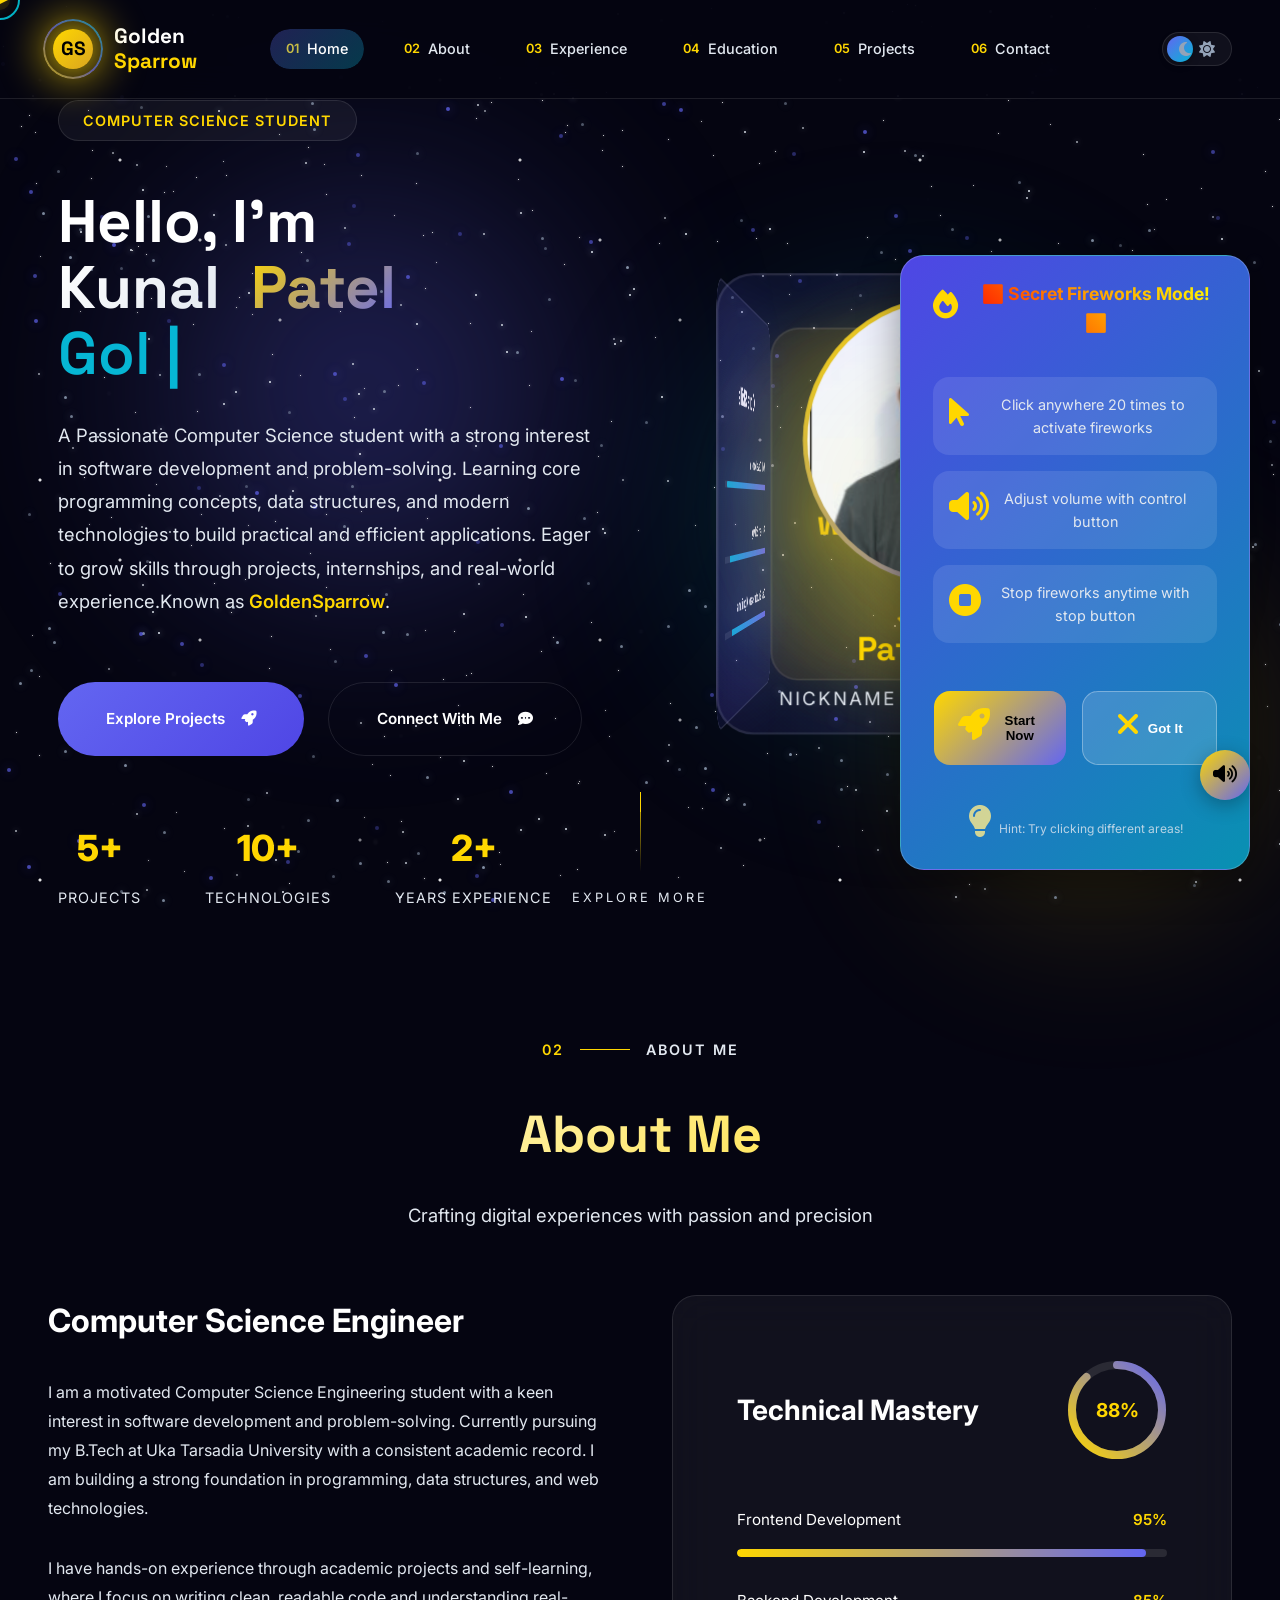
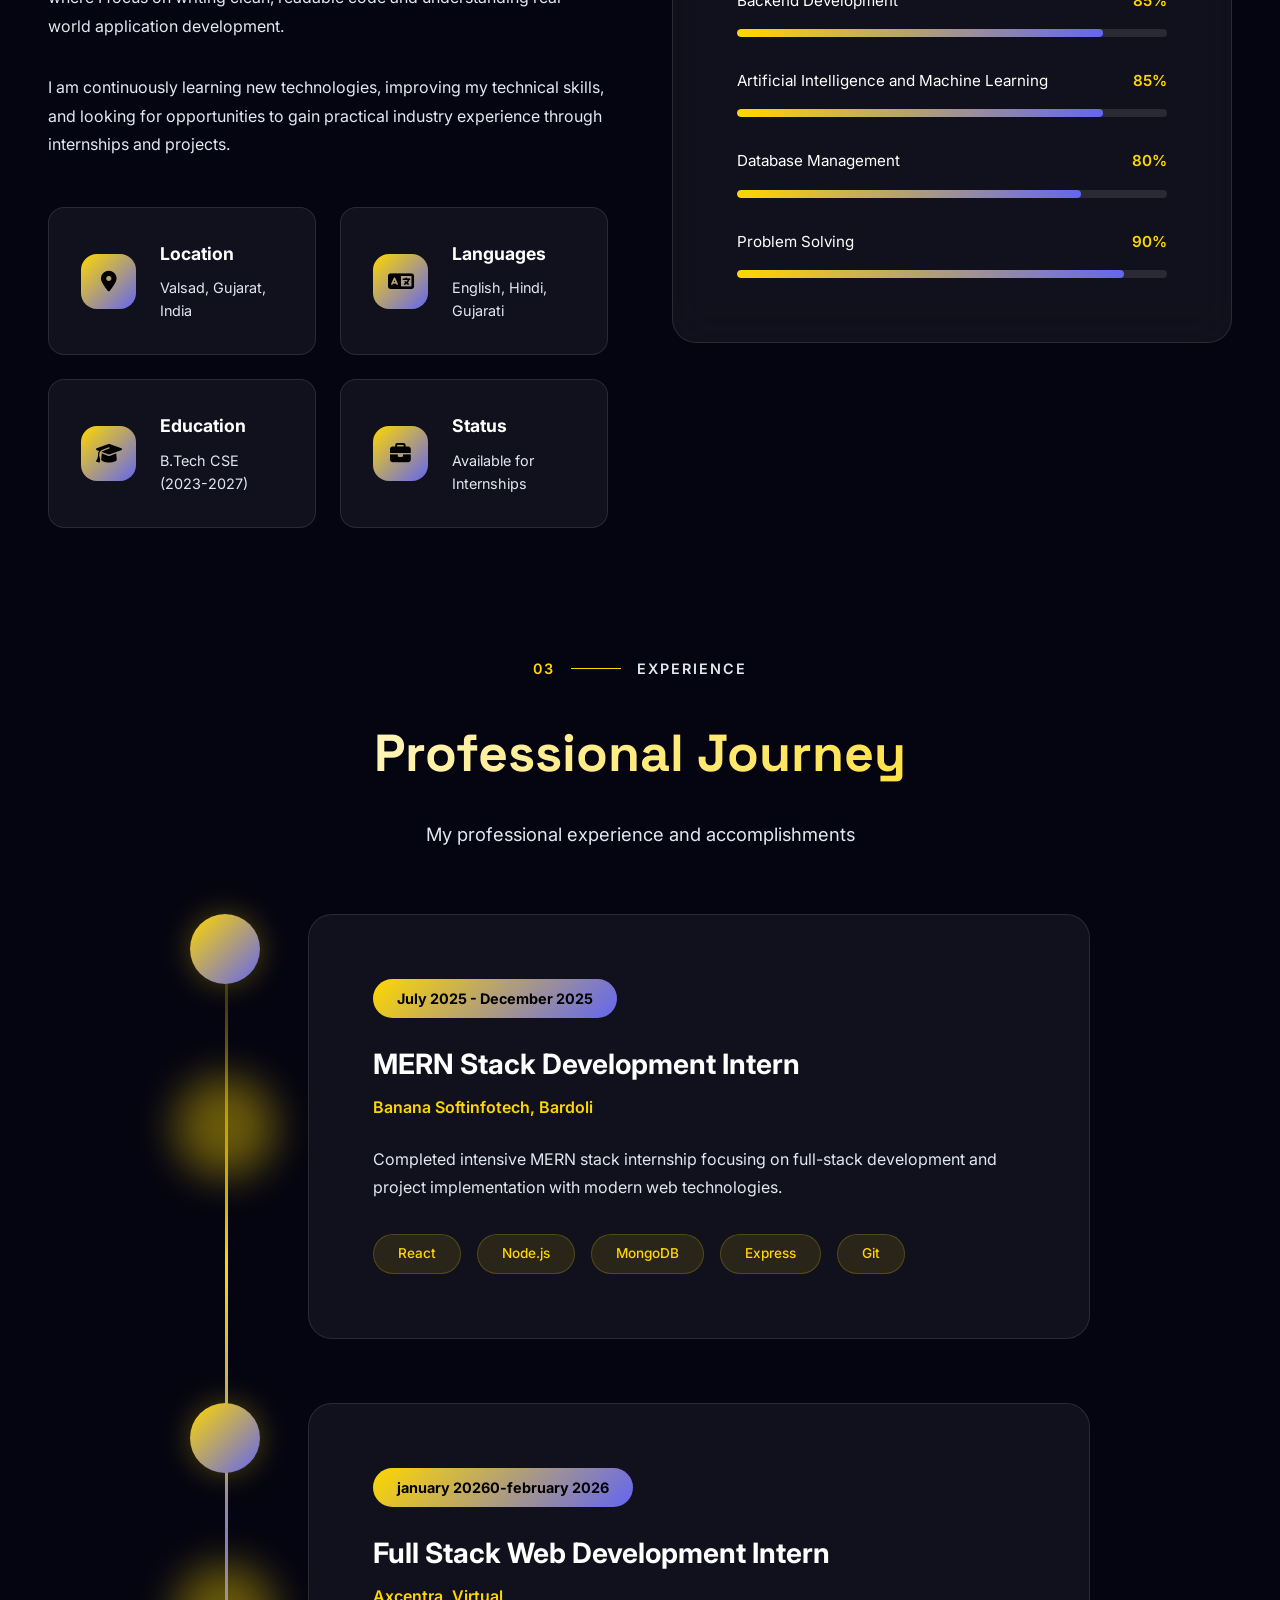
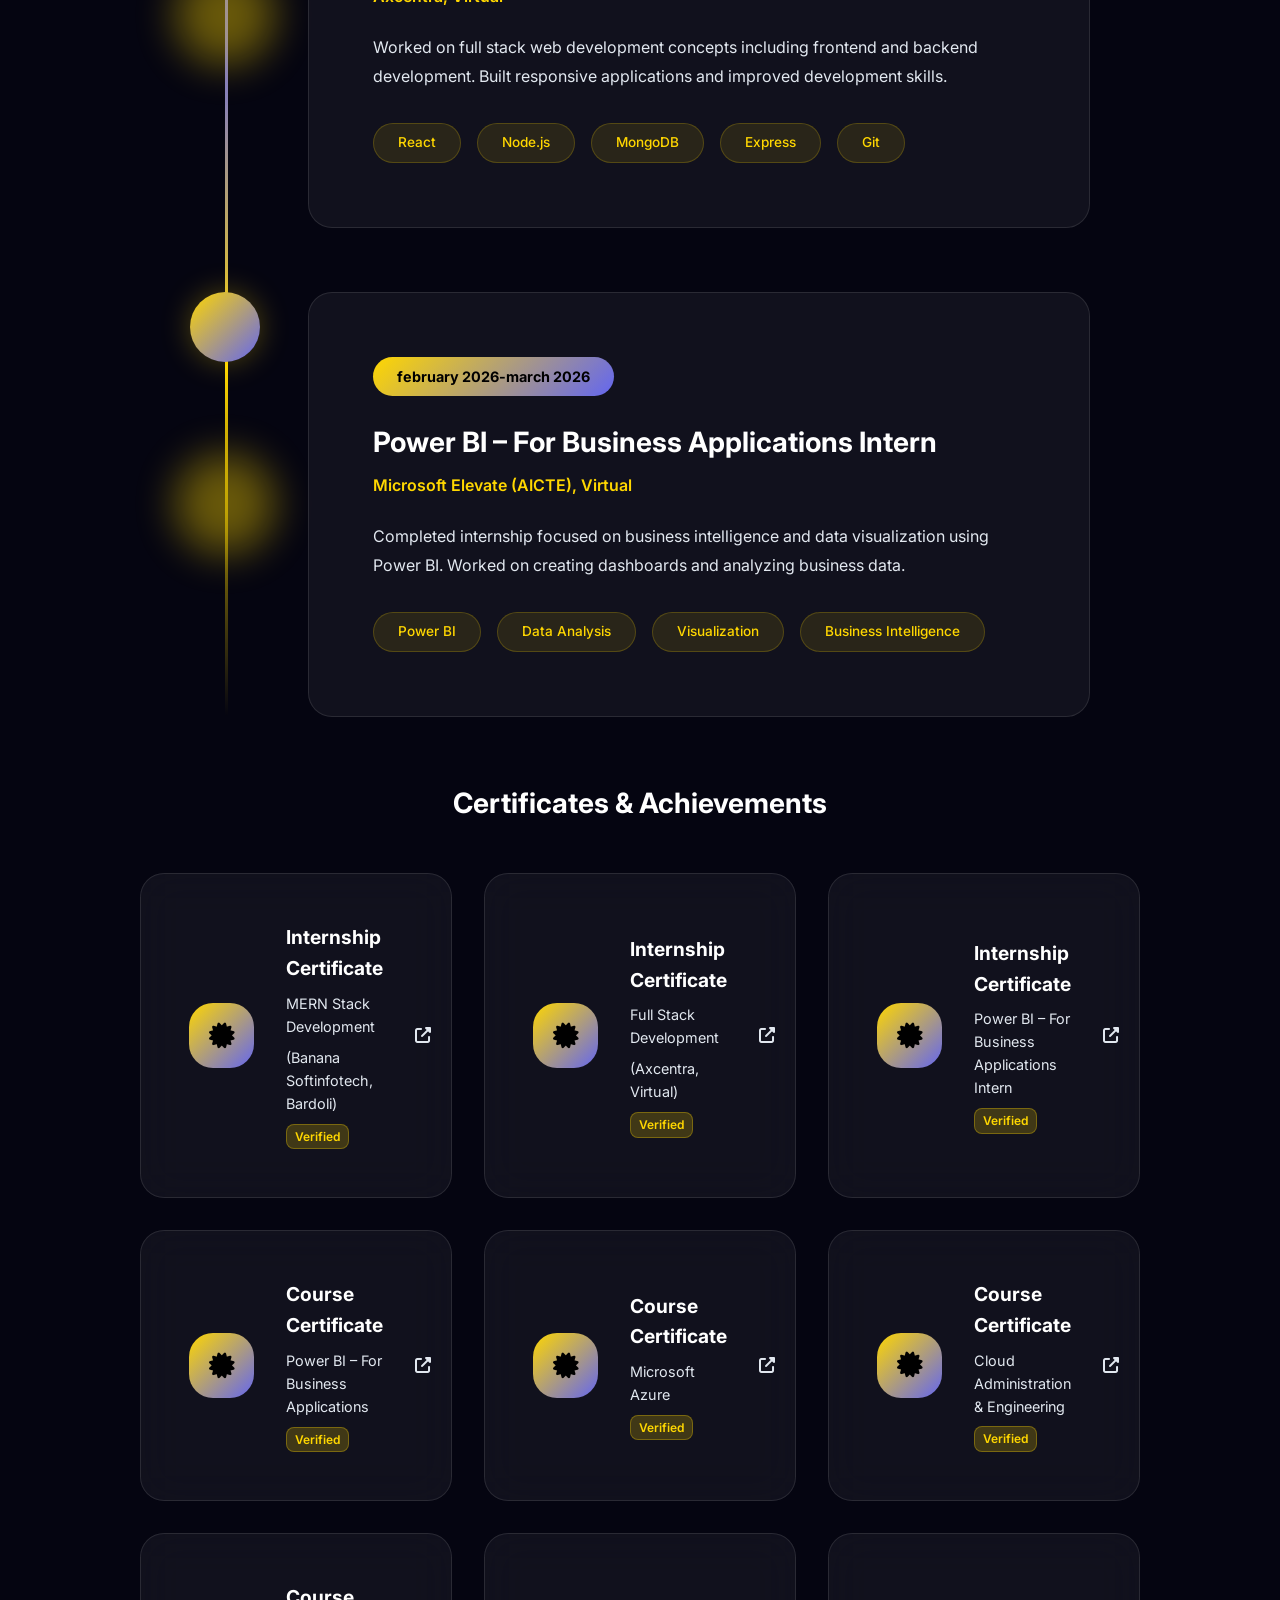
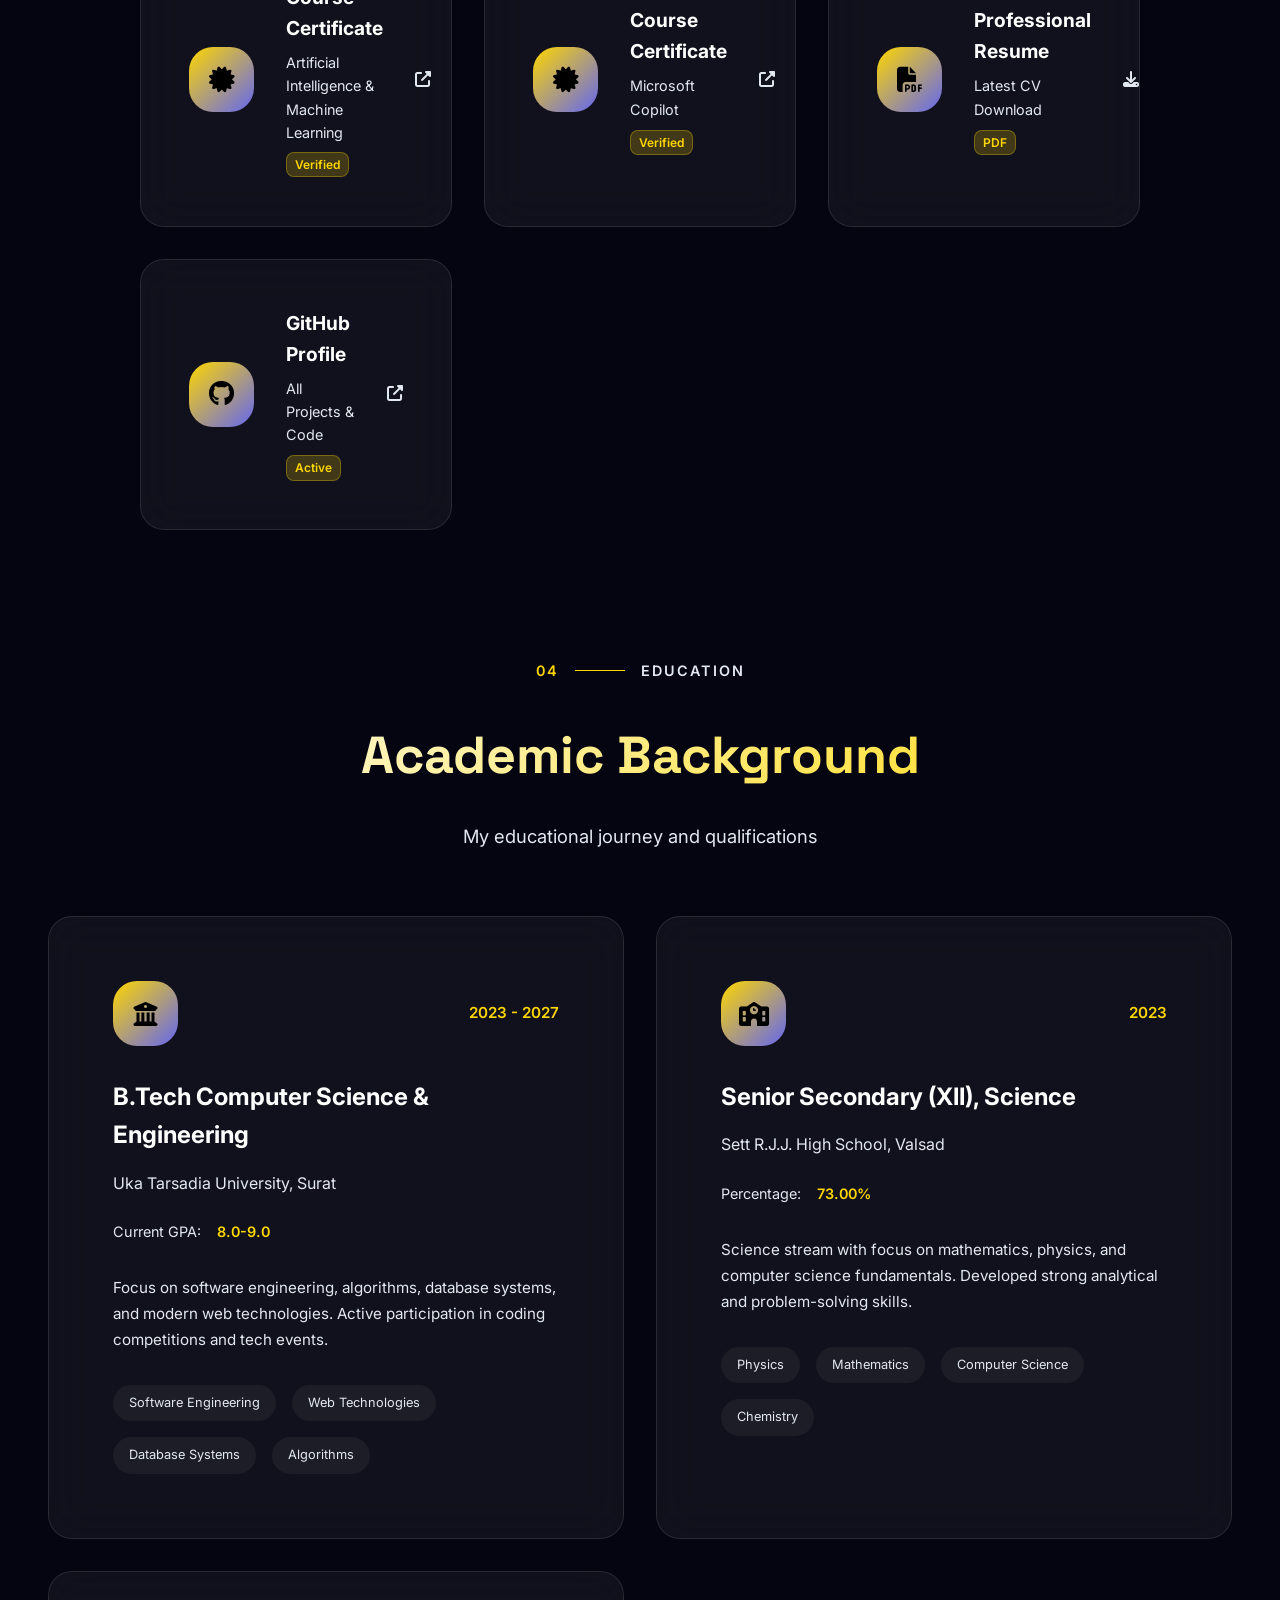
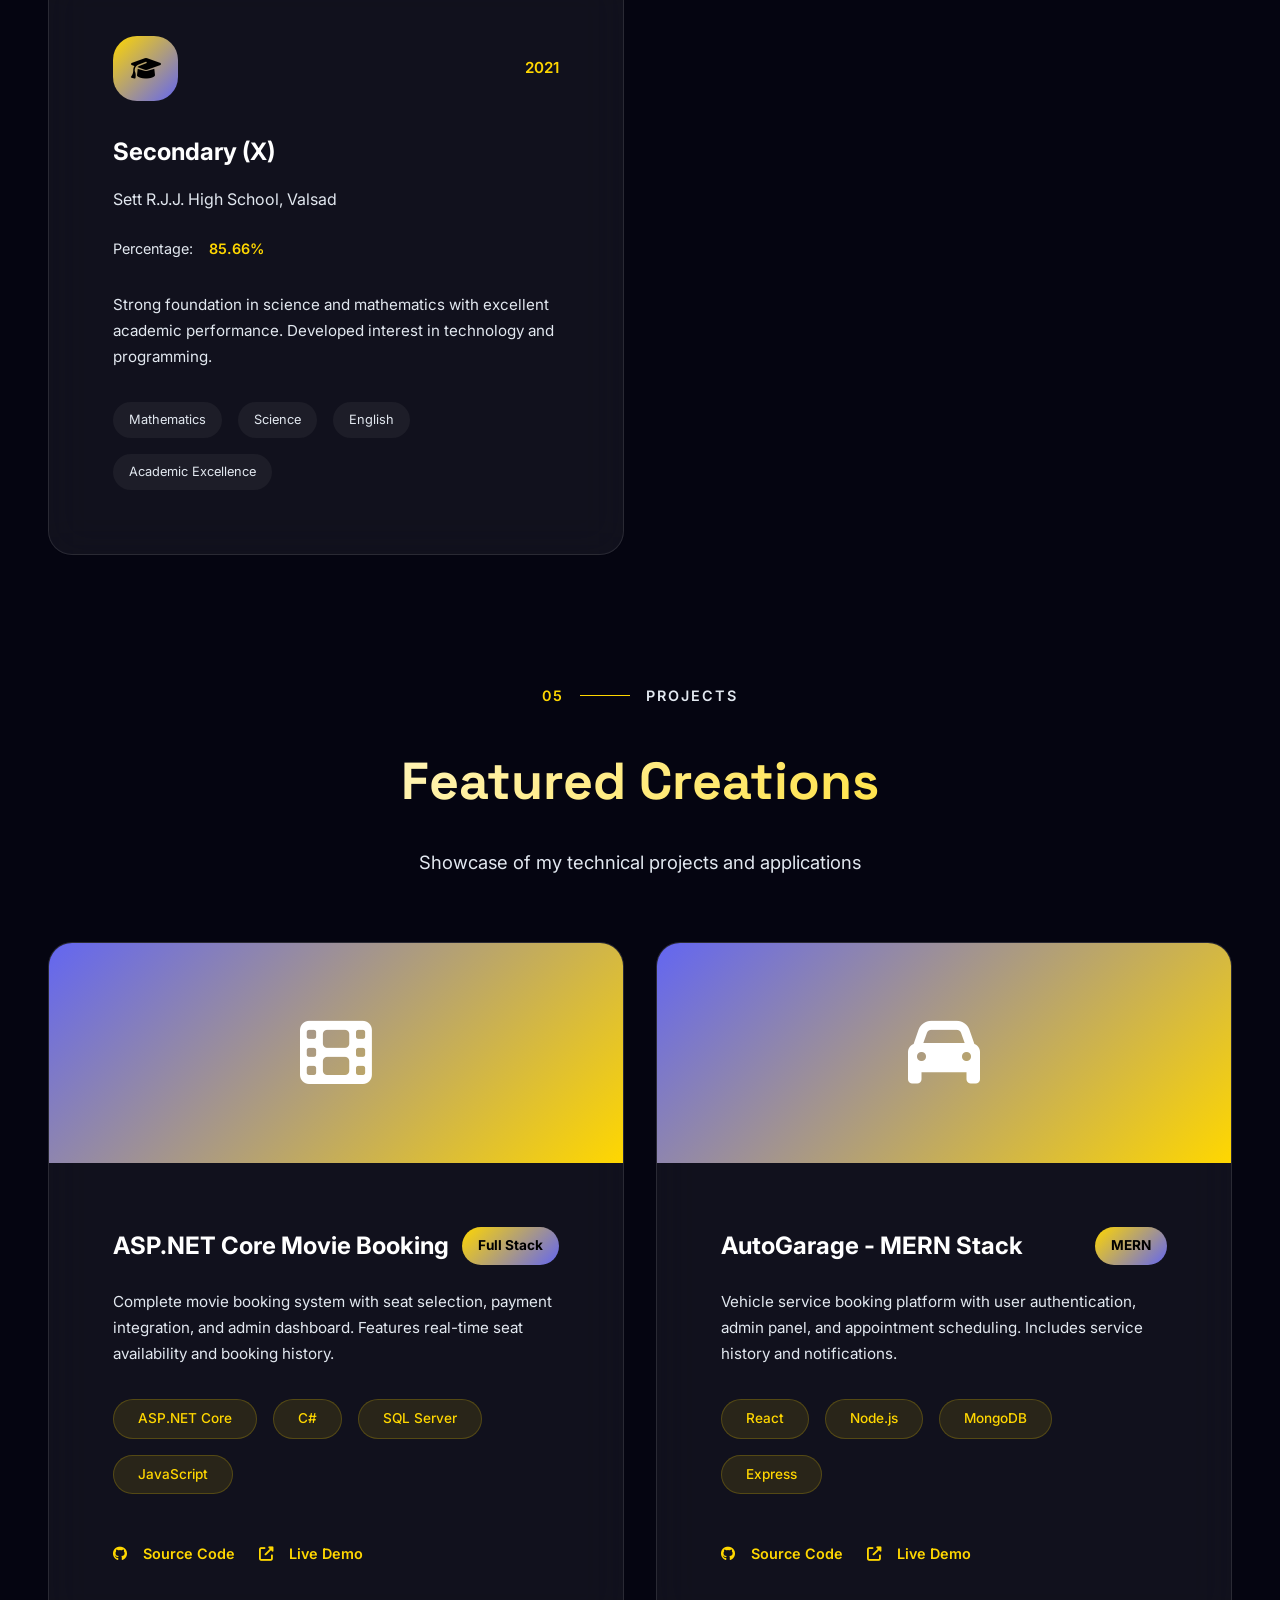
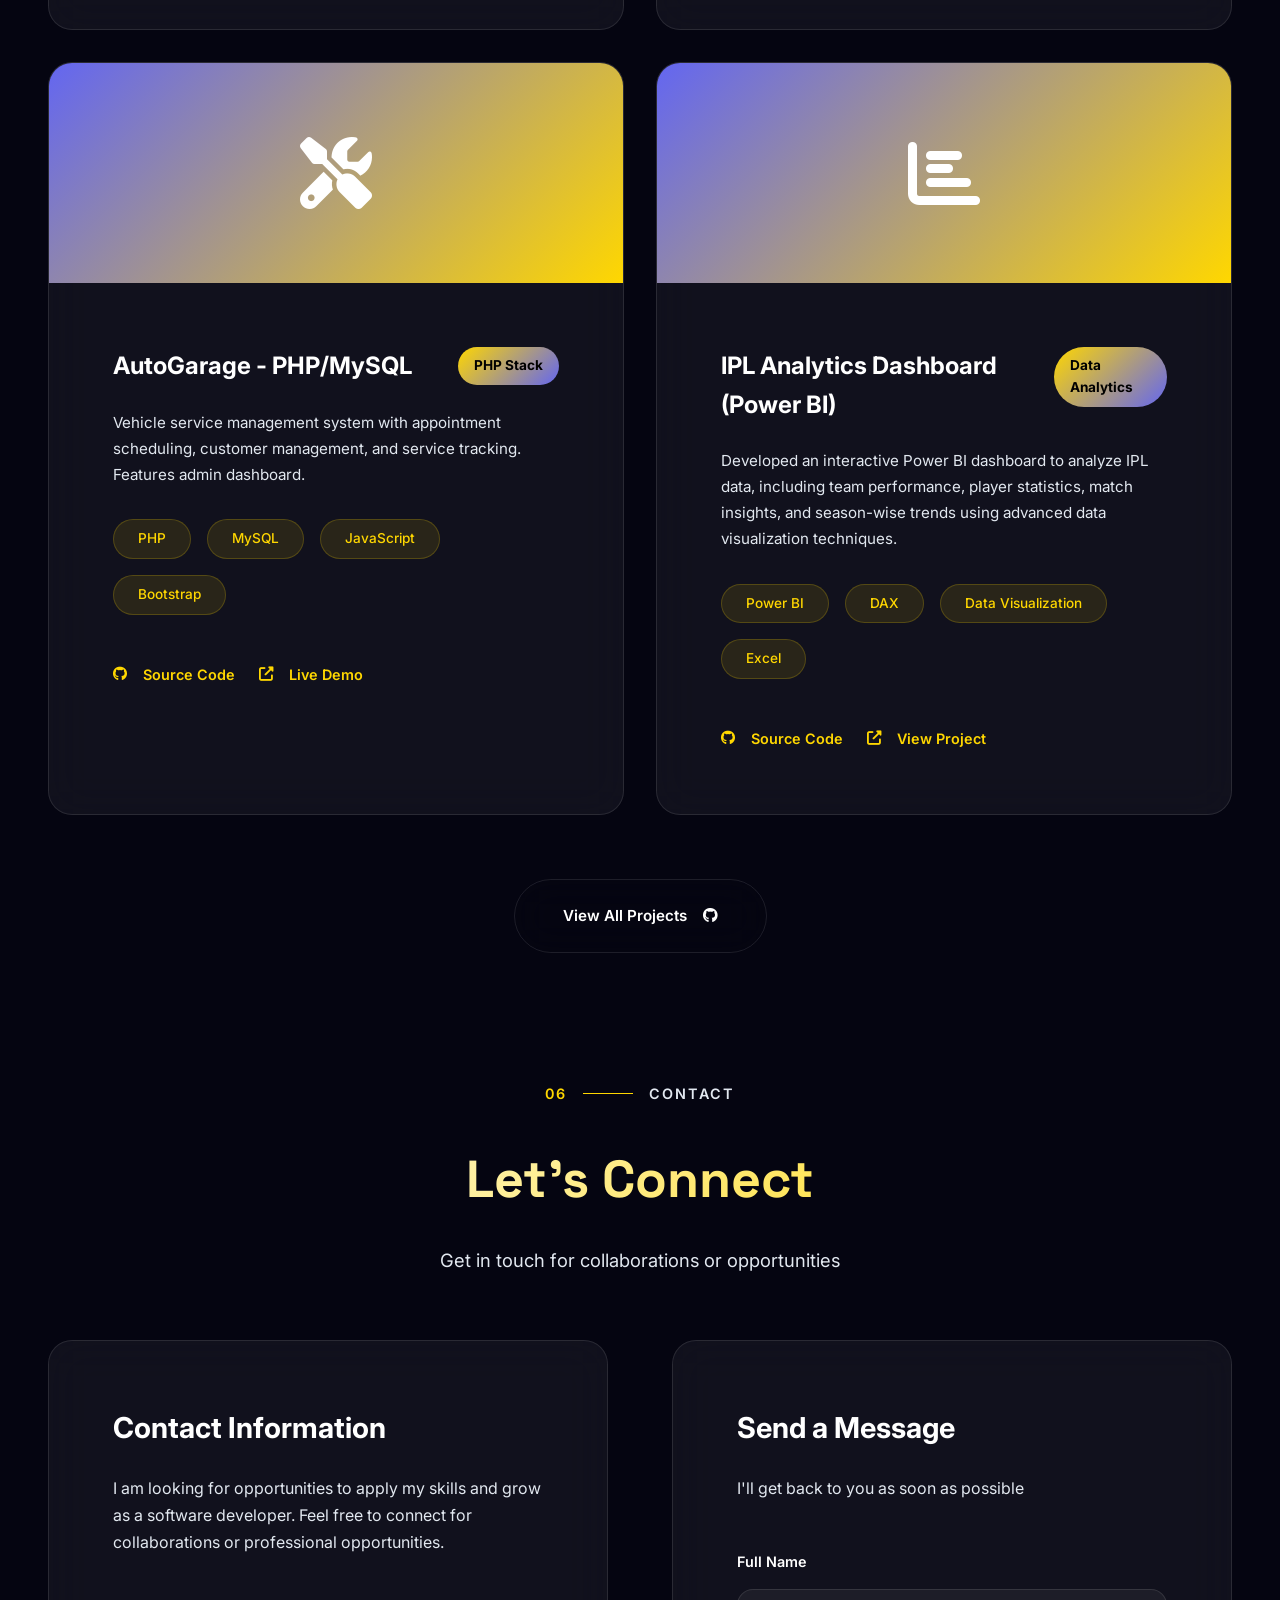
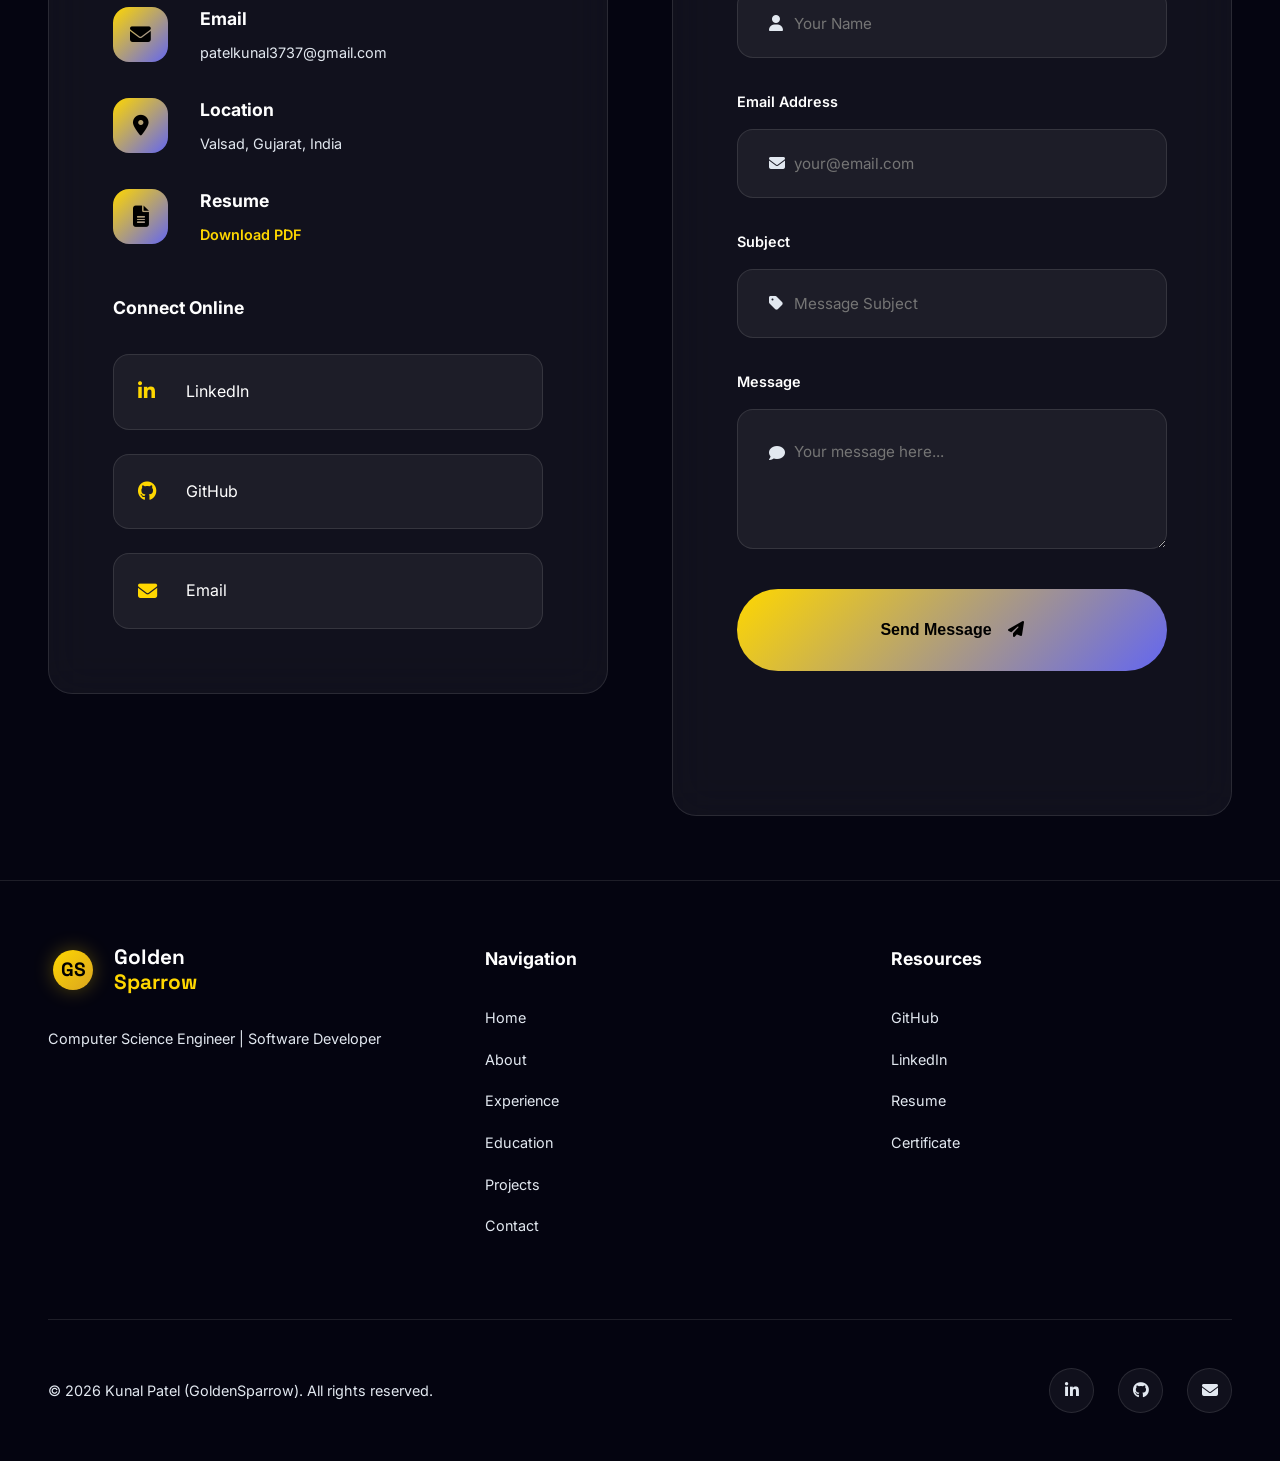
==== Portfolio-1/index.html @ ad8c450c "Update index.html" ====
<!DOCTYPE html>
<html lang="en">

<head>
    <meta charset="UTF-8">
    <meta name="viewport" content="width=device-width, initial-scale=1.0">
    <title>GoldenSparrow | Aurora Galaxy Portfolio</title>
    <link rel="stylesheet" href="https://cdnjs.cloudflare.com/ajax/libs/font-awesome/6.4.0/css/all.min.css">
    <link rel="preconnect" href="https://fonts.googleapis.com">
    <link rel="preconnect" href="https://fonts.gstatic.com" crossorigin>
    <link href="https://fonts.googleapis.com/css2?family=Space+Grotesk:wght@300;400;500;600;700;800&family=Inter:wght@300;400;500;600;700;800&display=swap" rel="stylesheet">
    <link rel="stylesheet" href="style.css">
    <link rel="icon" type="image/x-icon" href="data:image/svg+xml,<svg xmlns=%22http://www.w3.org/2000/svg%22 viewBox=%220 0 100 100%22><text y=%22.9em%22 font-size=%2290%22>🚀</text></svg>">
</head>

<body>
    <!-- Dynamic Aurora Layers -->
    <div class="aurora-layer aurora-1"></div>
    <div class="aurora-layer aurora-2"></div>
    <div class="aurora-layer aurora-3"></div>
    <div class="aurora-layer aurora-4"></div>

    <!-- Enhanced Nebula Clouds -->
    <div class="nebula-cloud nebula-a"></div>
    <div class="nebula-cloud nebula-b"></div>
    <div class="nebula-cloud nebula-c"></div>

    <!-- Starfield Background -->
    <div class="starfield" id="starfield"></div>

    <!-- Enhanced Starfall Container -->
    <div class="starfall-container" id="starfall"></div>

    <!-- Shooting Stars Container -->
    <div class="shooting-stars" id="shootingStars"></div>

    <!-- Meteor Shower -->
    <div class="meteor-shower" id="meteorShower"></div>

    <!-- Floating Space Debris -->
    <div class="space-debris" id="spaceDebris"></div>

    <!-- Fireworks System -->
    <div class="fireworks-container" id="fireworksContainer"></div>

    <!-- Tutorial Notification (Shows on page load) -->
    <div class="fireworks-notification tutorial" id="tutorialNotification">
        <div class="notification-content">
            <div class="tutorial-header">
                <i class="fas fa-fire"></i>
                <h4>🎆 Secret Fireworks Mode! 🎆</h4>
            </div>
            <div class="tutorial-steps">
                <div class="tutorial-step">
                    <i class="fas fa-mouse-pointer"></i>
                    <span>Click anywhere 20 times to activate fireworks</span>
                </div>
                <div class="tutorial-step">
                    <i class="fas fa-volume-up"></i>
                    <span>Adjust volume with control button</span>
                </div>
                <div class="tutorial-step">
                    <i class="fas fa-stop-circle"></i>
                    <span>Stop fireworks anytime with stop button</span>
                </div>
            </div>
            <div class="tutorial-actions">
                <button class="tutorial-btn" id="startFireworksNow">
                    <i class="fas fa-rocket"></i>
                    <span>Start Now</span>
                </button>
                <button class="tutorial-btn secondary" id="closeTutorial">
                    <i class="fas fa-times"></i>
                    <span>Got It</span>
                </button>
            </div>
            <div class="tutorial-hint">
                <small><i class="fas fa-lightbulb"></i> Hint: Try clicking different areas!</small>
            </div>
        </div>
    </div>

    <!-- Click Counter Notification -->
    <div class="fireworks-notification counter" id="counterNotification">
    </div>

    <!-- Active Fireworks Notification -->
    <div class="fireworks-notification active" id="activeNotification">
        <div class="notification-content">
            <div class="active-header">
                <i class="fas fa-fireworks"></i>
                <div class="active-info">
                    <div class="notification-text">🎉 Fireworks Active! 🎉</div>
                    <div class="timer">Duration: <span id="fireworksTimer">60</span>s</div>
                </div>
            </div>
            <div class="fireworks-controls">
                <button class="control-btn" id="volumeUpBtn">
                    <i class="fas fa-volume-up"></i>
                    <span>Vol+</span>
                </button>
                <button class="control-btn" id="volumeDownBtn">
                    <i class="fas fa-volume-down"></i>
                    <span>Vol-</span>
                </button>
                <button class="control-btn" id="muteBtn">
                    <i class="fas fa-volume-mute"></i>
                    <span>Mute</span>
                </button>
            </div>
            <button class="stop-btn" id="stopFireworksBtn">
                <i class="fas fa-stop"></i>
                <span>Stop Fireworks</span>
            </button>
            <div class="restart-hint">
                <small><i class="fas fa-redo"></i> Click 20 times to restart</small>
            </div>
        </div>
    </div>

    <!-- Fireworks Ended Notification -->
    <div class="fireworks-notification" id="endedNotification">
        <div class="notification-content">
            <i class="fas fa-check-circle"></i>
            <div class="notification-text">Fireworks Ended!</div>
            <div class="notification-subtext">That was amazing! 🎆</div>
            <button class="restart-btn" id="restartFireworksBtn">
                <i class="fas fa-redo"></i>
                <span>Start Again</span>
            </button>
            <div class="restart-hint">
                <small>Or click anywhere 5 times</small>
            </div>
        </div>
    </div>

    <!-- Audio for Fireworks Sound -->
    <audio id="fireworksAudio" preload="auto" style="display: none;">
        <source src="assets/firework2.mp3" type="audio/mpeg">
        Your browser does not support the audio element.
    </audio>

    <!-- Volume Control Button -->
    <button id="soundToggle" class="sound-control">
        <i class="fas fa-volume-up"></i>
    </button>

    <!-- Professional Cursor System -->
    <div class="cursor-triangle" id="cursorTriangle"></div>
    <div class="cursor-circle" id="cursorCircle"></div>
    <div class="cursor-trail" id="cursorTrail"></div>

    <!-- Main Content Container -->
    <div class="content-container">
        <!-- Navigation -->
        <nav class="cosmic-nav">
            <div class="nav-wrapper">
                <div class="logo-container">
                    <div class="logo-sphere">
                        <div class="sphere-inner">GS</div>
                        <div class="sphere-glow"></div>
                        <div class="sphere-ring"></div>
                    </div>
                    <div class="logo-text">
                        <span class="logo-primary">Golden</span>
                        <span class="logo-accent">Sparrow</span>
                    </div>
                </div>

                <div class="nav-section">
                    <div class="nav-hamburger">
                        <span></span>
                        <span></span>
                        <span></span>
                    </div>
                    <ul class="nav-menu">
                        <li>
                            <a href="#home" class="nav-item active">
                                <span class="nav-index">01</span>
                                <span class="nav-label">Home</span>
                                <span class="nav-glow"></span>
                            </a>
                        </li>
                        <li>
                            <a href="#about" class="nav-item">
                                <span class="nav-index">02</span>
                                <span class="nav-label">About</span>
                                <span class="nav-glow"></span>
                            </a>
                        </li>
                        <li>
                            <a href="#experience" class="nav-item">
                                <span class="nav-index">03</span>
                                <span class="nav-label">Experience</span>
                                <span class="nav-glow"></span>
                            </a>
                        </li>
                        <li>
                            <a href="#education" class="nav-item">
                                <span class="nav-index">04</span>
                                <span class="nav-label">Education</span>
                                <span class="nav-glow"></span>
                            </a>
                        </li>
                        <li>
                            <a href="#projects" class="nav-item">
                                <span class="nav-index">05</span>
                                <span class="nav-label">Projects</span>
                                <span class="nav-glow"></span>
                            </a>
                        </li>
                        <li>
                            <a href="#contact" class="nav-item">
                                <span class="nav-index">06</span>
                                <span class="nav-label">Contact</span>
                                <span class="nav-glow"></span>
                            </a>
                        </li>
                    </ul>
                </div>

                <div class="theme-control">
                    <div class="theme-switch">
                        <i class="fas fa-moon"></i>
                        <i class="fas fa-sun"></i>
                        <div class="switch-toggle"></div>
                    </div>
                </div>
            </div>
        </nav>

        <!-- Hero Section -->
        <section id="home" class="hero-section">
            <div class="hero-wrapper">
                <div class="hero-content">
                    <div class="hero-tag">
                        <div class="tag-glow"></div>
                        <span class="tag-text">Computer Science Student</span>
                    </div>

                    <h1 class="hero-headline">
                        <span class="headline-line">Hello, I'm</span>
                        <span class="headline-line">
                            <span class="headline-name">Kunal</span>
                        <span class="headline-accent">Patel</span>
                        </span>
                        <span class="headline-line">
                            <span class="typewriter-text" id="typewriterText"></span>
                        <span class="typewriter-cursor">|</span>
                        </span>
                    </h1>

                    <p class="hero-description">
                        A Passionate Computer Science student with a strong interest in software development and problem-solving. Learning core programming concepts, data structures, and modern technologies to build practical and efficient applications. Eager to grow skills
                        through projects, internships, and real-world experience.Known as <span class="golden-text">GoldenSparrow</span>.

                        <div class="hero-cta">
                            <a href="#projects" class="cta-button primary-btn">
                                <span class="button-text">Explore Projects</span>
                                <span class="button-icon">
                                <i class="fas fa-rocket"></i>
                            </span>
                                <span class="button-glow"></span>
                            </a>
                            <a href="#contact" class="cta-button secondary-btn">
                                <span class="button-text">Connect With Me</span>
                                <span class="button-icon">
                                <i class="fas fa-comment-dots"></i>
                            </span>
                            </a>
                        </div>

                        <div class="hero-metrics">
                            <div class="metric-card">
                                <div class="metric-value">5+</div>
                                <div class="metric-label">Projects</div>
                            </div>
                            <div class="metric-card">
                                <div class="metric-value">10+</div>
                                <div class="metric-label">Technologies</div>
                            </div>
                            <div class="metric-card">
                                <div class="metric-value">2+</div>
                                <div class="metric-label">Years Experience</div>
                            </div>
                        </div>
                </div>

                <div class="hero-visual">
                    <div class="rotating-cube">
                        <div class="cube-inner">
                            <!-- Front Face - Profile -->
                            <div class="cube-face cube-front">
                                <div class="profile-display">
                                    <div class="profile-frame">
                                        <!-- Google Drive Profile Image -->
                                        <img src="assets/profile_image.png" alt="Profile Image" class="profile-image">
                                    </div>
                                    <div class="profile-title">
                                        <span class="nickname">Patel Kunal</span>
                                        <span class="role">nickname : GoldenSparrow</span>
                                    </div>
                                </div>
                            </div>

                            <!-- Right Face - Tech Stack -->
                            <div class="cube-face cube-right">
                                <div class="tech-display">
                                    <h3>Tech Stack</h3>
                                    <div class="tech-icons">
                                        <div class="tech-icon">
                                            <i class="fab fa-react"></i>
                                            <span>React</span>
                                        </div>
                                        <div class="tech-icon">
                                            <i class="fab fa-node-js"></i>
                                            <span>Node.js</span>
                                        </div>
                                        <div class="tech-icon">
                                            <i class="fas fa-database"></i>
                                            <span>MongoDB</span>
                                        </div>
                                        <div class="tech-icon">
                                            <i class="fab fa-js"></i>
                                            <span>JavaScript</span>
                                        </div>
                                    </div>
                                </div>
                            </div>

                            <!-- Back Face - GoldenSparrow -->
                            <div class="cube-face cube-back">
                                <div class="nickname-display">
                                    <div class="golden-logo">
                                        <i class="fas fa-dove"></i>
                                    </div>
                                    <h2 class="nickname-title">GoldenSparrow</h2>
                                    <p class="nickname-desc">Developer Alias</p>
                                    <div class="sparkle-effect">
                                        <i class="fas fa-star"></i>
                                        <i class="fas fa-star"></i>
                                        <i class="fas fa-star"></i>
                                    </div>
                                </div>
                            </div>

                            <!-- Left Face - Skills -->
                            <div class="cube-face cube-left">
                                <div class="skills-display">
                                    <h3>Core Skills</h3>
                                    <div class="skills-list">
                                        <div class="skill-item">
                                            <span>Web Development</span>
                                            <div class="skill-bar">
                                                <div class="skill-fill" style="width: 95%"></div>
                                            </div>
                                        </div>
                                        <div class="skill-item">
                                            <span>Problem Solving</span>
                                            <div class="skill-bar">
                                                <div class="skill-fill" style="width: 90%"></div>
                                            </div>
                                        </div>
                                        <div class="skill-item">
                                            <span>Data Structures and Algorithms</span>
                                            <div class="skill-bar">
                                                <div class="skill-fill" style="width: 85%"></div>
                                            </div>
                                        </div>
                                    </div>
                                </div>
                            </div>
                        </div>
                        <div class="cube-glow"></div>
                    </div>

                    <div class="visual-trail"></div>
                </div>
            </div>

            <div class="scroll-indicator">
                <div class="scroll-path">
                    <div class="scroll-dot"></div>
                </div>
                <span class="scroll-text">Explore More</span>
            </div>
        </section>

        <!-- About Section -->
        <section id="about" class="about-section">
            <div class="section-container">
                <div class="section-header">
                    <div class="section-marker">
                        <span class="marker-number">02</span>
                        <span class="marker-line"></span>
                        <span class="marker-label">About Me</span>
                    </div>
                    <h2 class="section-title">About Me</h2>
                    <p class="section-subtitle">Crafting digital experiences with passion and precision</p>
                </div>

                <div class="about-grid">
                    <div class="about-content">
                        <div class="about-intro">
                            <h3>Computer Science Engineer</h3>
                            <p>I am a motivated Computer Science Engineering student with a keen interest in software development and problem-solving. Currently pursuing my B.Tech at Uka Tarsadia University with a consistent academic record. I am building
                                a strong foundation in programming, data structures, and web technologies.</p>
                            <p>I have hands-on experience through academic projects and self-learning, where I focus on writing clean, readable code and understanding real-world application development.</p>
                            <p>I am continuously learning new technologies, improving my technical skills, and looking for opportunities to gain practical industry experience through internships and projects.</p>

                        </div>

                        <div class="about-features">
                            <div class="feature-card">
                                <div class="feature-icon">
                                    <i class="fas fa-map-marker-alt"></i>
                                </div>
                                <div class="feature-details">
                                    <h4>Location</h4>
                                    <p>Valsad, Gujarat, India</p>
                                </div>
                            </div>

                            <div class="feature-card">
                                <div class="feature-icon">
                                    <i class="fas fa-language"></i>
                                </div>
                                <div class="feature-details">
                                    <h4>Languages</h4>
                                    <p>English, Hindi, Gujarati</p>
                                </div>
                            </div>

                            <div class="feature-card">
                                <div class="feature-icon">
                                    <i class="fas fa-graduation-cap"></i>
                                </div>
                                <div class="feature-details">
                                    <h4>Education</h4>
                                    <p>B.Tech CSE (2023-2027)</p>
                                </div>
                            </div>

                            <div class="feature-card">
                                <div class="feature-icon">
                                    <i class="fas fa-briefcase"></i>
                                </div>
                                <div class="feature-details">
                                    <h4>Status</h4>
                                    <p>Available for Internships</p>
                                </div>
                            </div>
                        </div>
                    </div>

                    <div class="about-stats">
                        <div class="stats-container">
                            <div class="stats-header">
                                <h3>Technical Mastery</h3>
                                <div class="stats-progress">
                                    <div class="circular-progress" data-value="88">
                                        <svg width="100" height="100" viewBox="0 0 100 100">
                                            <circle class="progress-bg" cx="50" cy="50" r="45"></circle>
                                            <circle class="progress-fill" cx="50" cy="50" r="45"></circle>
                                        </svg>
                                        <span class="progress-text">88%</span>
                                    </div>
                                </div>
                            </div>

                            <div class="stats-details">
                                <div class="stat-item">
                                    <div class="stat-label">
                                        <span>Frontend Development</span>
                                        <span>95%</span>
                                    </div>
                                    <div class="stat-bar">
                                        <div class="bar-progress" style="width: 95%"></div>
                                    </div>
                                </div>

                                <div class="stat-item">
                                    <div class="stat-label">
                                        <span>Backend Development</span>
                                        <span>85%</span>
                                    </div>
                                    <div class="stat-bar">
                                        <div class="bar-progress" style="width: 85%"></div>
                                    </div>
                                </div>
                                <div class="stat-item">
                                    <div class="stat-label">
                                        <span>Artificial Intelligence and Machine Learning</span>
                                        <span>85%</span>
                                    </div>
                                    <div class="stat-bar">
                                        <div class="bar-progress" style="width: 85%"></div>
                                    </div>
                                </div>

                                <div class="stat-item">
                                    <div class="stat-label">
                                        <span>Database Management</span>
                                        <span>80%</span>
                                    </div>
                                    <div class="stat-bar">
                                        <div class="bar-progress" style="width: 80%"></div>
                                    </div>
                                </div>

                                <div class="stat-item">
                                    <div class="stat-label">
                                        <span>Problem Solving</span>
                                        <span>90%</span>
                                    </div>
                                    <div class="stat-bar">
                                        <div class="bar-progress" style="width: 90%"></div>
                                    </div>
                                </div>
                            </div>
                        </div>
                    </div>
                </div>
            </div>
        </section>

        <!-- Experience Section -->
        <section id="experience" class="experience-section">
            <div class="section-container">
                <div class="section-header">
                    <div class="section-marker">
                        <span class="marker-number">03</span>
                        <span class="marker-line"></span>
                        <span class="marker-label">Experience</span>
                    </div>
                    <h2 class="section-title">Professional Journey</h2>
                    <p class="section-subtitle">My professional experience and accomplishments</p>
                </div>

                <div class="timeline-container">
                    <div class="timeline-track"></div>

                    <div class="timeline-item">
                        <div class="timeline-marker">
                            <div class="marker-glow"></div>
                            <div class="marker-core"></div>
                        </div>
                        <div class="timeline-content">
                            <div class="timeline-date">July 2025 - December 2025</div>
                            <h3 class="timeline-title">MERN Stack Development Intern</h3>
                            <div class="timeline-company">Banana Softinfotech, Bardoli</div>
                            <p class="timeline-description">
                                Completed intensive MERN stack internship focusing on full-stack development and project implementation with modern web technologies.
                            </p>

                            <div class="timeline-tags">
                                <span class="tech-tag">React</span>
                                <span class="tech-tag">Node.js</span>
                                <span class="tech-tag">MongoDB</span>
                                <span class="tech-tag">Express</span>
                                <span class="tech-tag">Git</span>
                            </div>
                        </div>
                    </div>

                    <div class="timeline-item">
                        <div class="timeline-marker">
                            <div class="marker-glow"></div>
                            <div class="marker-core"></div>
                        </div>

                        <div class="timeline-content">
                            <div class="timeline-date">january 20260-february 2026</div>
                            <h3 class="timeline-title">Full Stack Web Development Intern</h3>
                            <div class="timeline-company">Axcentra, Virtual</div>

                            <p class="timeline-description">
                                Worked on full stack web development concepts including frontend and backend development. Built responsive applications and improved development skills.
                            </p>

                            <div class="timeline-tags">
                                <span class="tech-tag">React</span>
                                <span class="tech-tag">Node.js</span>
                                <span class="tech-tag">MongoDB</span>
                                <span class="tech-tag">Express</span>
                                <span class="tech-tag">Git</span>
                            </div>
                        </div>
                    </div>

                    <div class="timeline-item">
                        <div class="timeline-marker">
                            <div class="marker-glow"></div>
                            <div class="marker-core"></div>
                        </div>

                        <div class="timeline-content">
                            <div class="timeline-date">february 2026-march 2026</div>
                            <h3 class="timeline-title">Power BI – For Business Applications Intern</h3>
                            <div class="timeline-company">Microsoft Elevate (AICTE), Virtual</div>

                            <p class="timeline-description">
                                Completed internship focused on business intelligence and data visualization using Power BI. Worked on creating dashboards and analyzing business data.
                            </p>

                            <div class="timeline-tags">
                                <span class="tech-tag">Power BI</span>
                                <span class="tech-tag">Data Analysis</span>
                                <span class="tech-tag">Visualization</span>
                                <span class="tech-tag">Business Intelligence</span>
                            </div>
                        </div>
                    </div>
                </div>



                <div class="certificates-section">
                    <h3>Certificates & Achievements</h3>
                    <div class="certificate-grid">
                        <a href="https://drive.google.com/file/d/1ajWlyUenvSLsiuTq7yjoVGJQotarlJS6/view?usp=sharing" target="_blank" class="certificate-card">
                            <div class="certificate-icon">
                                <i class="fas fa-certificate"></i>
                            </div>
                            <div class="certificate-content">
                                <h4>Internship Certificate</h4>
                                <p>MERN Stack Development</p>
                                <p>(Banana Softinfotech, Bardoli)</p>
                                <span class="certificate-badge">Verified</span>
                            </div>
                            <div class="certificate-arrow">
                                <i class="fas fa-external-link-alt"></i>
                            </div>
                        </a>

                        <a href="https://drive.google.com/file/d/1X__spqVTQ19TrQXanOiYVV2OSkg9sSFq/view?usp=sharing" target="_blank" class="certificate-card">
                            <div class="certificate-icon">
                                <i class="fas fa-certificate"></i>
                            </div>
                            <div class="certificate-content">
                                <h4>Internship Certificate</h4>
                                <p>Full Stack Development</p>
                                <p>(Axcentra, Virtual)</p>
                                <span class="certificate-badge">Verified</span>
                            </div>
                            <div class="certificate-arrow">
                                <i class="fas fa-external-link-alt"></i>
                            </div>
                        </a>

                        <a href="https://drive.google.com/file/d/11f2A86ooawDILzsrzsOSntKLk8hsv3rC/view?usp=sharing" target="_blank" class="certificate-card">
                            <div class="certificate-icon">
                                <i class="fas fa-certificate"></i>
                            </div>
                            <div class="certificate-content">
                                <h4>Internship Certificate</h4>
                                <p>Power BI – For Business Applications Intern </p>
                                <span class="certificate-badge">Verified</span>
                            </div>
                            <div class="certificate-arrow">
                                <i class="fas fa-external-link-alt"></i>
                            </div>
                        </a>
                        <a href="https://drive.google.com/file/d/1wbHWVI8pYZc8U0RXGrlGCuy23TdHFP_N/view?usp=sharing" target="_blank" class="certificate-card">
                            <div class="certificate-icon">
                                <i class="fas fa-certificate"></i>
                            </div>
                            <div class="certificate-content">
                                <h4>Course Certificate</h4>
                                <p>Power BI – For Business Applications</p>
                                <span class="certificate-badge">Verified</span>
                            </div>
                            <div class="certificate-arrow">
                                <i class="fas fa-external-link-alt"></i>
                            </div>
                        </a>
                        <a href="https://drive.google.com/file/d/1-ycoig1qiu-jtnP_TkQGOBXspyDrFjZ2/view?usp=sharing" target="_blank" class="certificate-card">
                            <div class="certificate-icon">
                                <i class="fas fa-certificate"></i>
                            </div>
                            <div class="certificate-content">
                                <h4>Course Certificate</h4>
                                <p>Microsoft Azure</p>
                                <span class="certificate-badge">Verified</span>
                            </div>
                            <div class="certificate-arrow">
                                <i class="fas fa-external-link-alt"></i>
                            </div>
                        </a>
                        <a href="https://drive.google.com/file/d/1RQAHLrJo-UCJpixSf3GOW-UJha1SJAx8/view?usp=sharing" target="_blank" class="certificate-card">
                            <div class="certificate-icon">
                                <i class="fas fa-certificate"></i>
                            </div>
                            <div class="certificate-content">
                                <h4>Course Certificate</h4>
                                <p>Cloud Administration & Engineering </p>
                                <span class="certificate-badge">Verified</span>
                            </div>
                            <div class="certificate-arrow">
                                <i class="fas fa-external-link-alt"></i>
                            </div>
                        </a>
                        <a href="https://drive.google.com/file/d/1peSejF5blxErXvgowkvqc1R86iGXhC2f/view?usp=sharing" target="_blank" class="certificate-card">
                            <div class="certificate-icon">
                                <i class="fas fa-certificate"></i>
                            </div>
                            <div class="certificate-content">
                                <h4>Course Certificate</h4>
                                <p>Artificial Intelligence & Machine Learning </p>
                                <span class="certificate-badge">Verified</span>
                            </div>
                            <div class="certificate-arrow">
                                <i class="fas fa-external-link-alt"></i>
                            </div>
                        </a>
                        <a href="https://drive.google.com/file/d/1IWqj_kJRrez47JklSGeTyxOlNeB551kQ/view?usp=sharing" target="_blank" class="certificate-card">
                            <div class="certificate-icon">
                                <i class="fas fa-certificate"></i>
                            </div>
                            <div class="certificate-content">
                                <h4>Course Certificate</h4>
                                <p>Microsoft Copilot </p>
                                <span class="certificate-badge">Verified</span>
                            </div>
                            <div class="certificate-arrow">
                                <i class="fas fa-external-link-alt"></i>
                            </div>
                        </a>


                        <a href="https://drive.google.com/file/d/1F-EF0mQP-f_5K-fVz-99Gyum3SWILx51/view?usp=sharing" target="_blank" class="certificate-card">
                            <div class="certificate-icon">
                                <i class="fas fa-file-pdf"></i>
                            </div>
                            <div class="certificate-content">
                                <h4>Professional Resume</h4>
                                <p>Latest CV Download</p>
                                <span class="certificate-badge">PDF</span>
                            </div>
                            <div class="certificate-arrow">
                                <i class="fas fa-download"></i>
                            </div>
                        </a>

                        <a href="https://github.com/kunal37x37" target="_blank" class="certificate-card">
                            <div class="certificate-icon">
                                <i class="fab fa-github"></i>
                            </div>
                            <div class="certificate-content">
                                <h4>GitHub Profile</h4>
                                <p>All Projects & Code</p>
                                <span class="certificate-badge">Active</span>
                            </div>
                            <div class="certificate-arrow">
                                <i class="fas fa-external-link-alt"></i>
                            </div>
                        </a>
                    </div>
                </div>
            </div>
        </section>

        <!-- Education Section -->
        <section id="education" class="education-section">
            <div class="section-container">
                <div class="section-header">
                    <div class="section-marker">
                        <span class="marker-number">04</span>
                        <span class="marker-line"></span>
                        <span class="marker-label">Education</span>
                    </div>
                    <h2 class="section-title">Academic Background</h2>
                    <p class="section-subtitle">My educational journey and qualifications</p>
                </div>

                <div class="education-grid">
                    <div class="education-card">
                        <div class="education-header">
                            <div class="education-icon">
                                <i class="fas fa-university"></i>
                            </div>
                            <div class="education-period">2023 - 2027</div>
                        </div>
                        <h3 class="education-title">B.Tech Computer Science & Engineering</h3>
                        <div class="education-institute">Uka Tarsadia University, Surat</div>
                        <div class="education-grade">
                            <span class="grade-label">Current GPA:</span>
                            <span class="grade-value">8.0-9.0</span>
                        </div>
                        <p class="education-description">
                            Focus on software engineering, algorithms, database systems, and modern web technologies. Active participation in coding competitions and tech events.
                        </p>
                        <div class="education-tags">
                            <span class="edu-tag">Software Engineering</span>
                            <span class="edu-tag">Web Technologies</span>
                            <span class="edu-tag">Database Systems</span>
                            <span class="edu-tag">Algorithms</span>
                        </div>
                    </div>

                    <div class="education-card">
                        <div class="education-header">
                            <div class="education-icon">
                                <i class="fas fa-school"></i>
                            </div>
                            <div class="education-period">2023</div>
                        </div>
                        <h3 class="education-title">Senior Secondary (XII), Science</h3>
                        <div class="education-institute">Sett R.J.J. High School, Valsad</div>
                        <div class="education-grade">
                            <span class="grade-label">Percentage:</span>
                            <span class="grade-value">73.00%</span>
                        </div>
                        <p class="education-description">
                            Science stream with focus on mathematics, physics, and computer science fundamentals. Developed strong analytical and problem-solving skills.
                        </p>
                        <div class="education-tags">
                            <span class="edu-tag">Physics</span>
                            <span class="edu-tag">Mathematics</span>
                            <span class="edu-tag">Computer Science</span>
                            <span class="edu-tag">Chemistry</span>
                        </div>
                    </div>

                    <div class="education-card">
                        <div class="education-header">
                            <div class="education-icon">
                                <i class="fas fa-graduation-cap"></i>
                            </div>
                            <div class="education-period">2021</div>
                        </div>
                        <h3 class="education-title">Secondary (X)</h3>
                        <div class="education-institute">Sett R.J.J. High School, Valsad</div>
                        <div class="education-grade">
                            <span class="grade-label">Percentage:</span>
                            <span class="grade-value">85.66%</span>
                        </div>
                        <p class="education-description">
                            Strong foundation in science and mathematics with excellent academic performance. Developed interest in technology and programming.
                        </p>
                        <div class="education-tags">
                            <span class="edu-tag">Mathematics</span>
                            <span class="edu-tag">Science</span>
                            <span class="edu-tag">English</span>
                            <span class="edu-tag">Academic Excellence</span>
                        </div>
                    </div>
                </div>
            </div>
        </section>

        <!-- Projects Section -->
        <section id="projects" class="projects-section">
            <div class="section-container">
                <div class="section-header">
                    <div class="section-marker">
                        <span class="marker-number">05</span>
                        <span class="marker-line"></span>
                        <span class="marker-label">Projects</span>
                    </div>
                    <h2 class="section-title">Featured Creations</h2>
                    <p class="section-subtitle">Showcase of my technical projects and applications</p>
                </div>

                <div class="projects-grid">
                    <div class="project-card">
                        <div class="project-visual">
                            <div class="project-image">
                                <i class="fas fa-film"></i>
                            </div>
                            <div class="project-overlay">
                                <span>Live Demo</span>
                            </div>
                        </div>
                        <div class="project-details">
                            <div class="project-header">
                                <h3 class="project-title">ASP.NET Core Movie Booking</h3>
                                <span class="project-badge">Full Stack</span>
                            </div>
                            <p class="project-description">
                                Complete movie booking system with seat selection, payment integration, and admin dashboard. Features real-time seat availability and booking history.
                            </p>
                            <div class="project-technologies">
                                <span class="tech-pill">ASP.NET Core</span>
                                <span class="tech-pill">C#</span>
                                <span class="tech-pill">SQL Server</span>
                                <span class="tech-pill">JavaScript</span>
                            </div>
                            <div class="project-links">
                                <a href="https://github.com/kunal37x37/Movie-Booking-System" target="_blank" class="project-link">
                                    <i class="fab fa-github"></i>
                                    <span>Source Code</span>
                                </a>
                                <a href="#" class="project-link">
                                    <i class="fas fa-external-link-alt"></i>
                                    <span>Live Demo</span>
                                </a>
                            </div>
                        </div>
                    </div>

                    <div class="project-card">
                        <div class="project-visual">
                            <div class="project-image">
                                <i class="fas fa-car"></i>
                            </div>
                            <div class="project-overlay">
                                <span>View Project</span>
                            </div>
                        </div>
                        <div class="project-details">
                            <div class="project-header">
                                <h3 class="project-title">AutoGarage - MERN Stack</h3>
                                <span class="project-badge">MERN</span>
                            </div>
                            <p class="project-description">
                                Vehicle service booking platform with user authentication, admin panel, and appointment scheduling. Includes service history and notifications.
                            </p>
                            <div class="project-technologies">
                                <span class="tech-pill">React</span>
                                <span class="tech-pill">Node.js</span>
                                <span class="tech-pill">MongoDB</span>
                                <span class="tech-pill">Express</span>
                            </div>
                            <div class="project-links">
                                <a href="https://github.com/kunal37x37/AutoGarage-Online-Vehicle-Service-Booking-System-MERN-Stack-" target="_blank" class="project-link">
                                    <i class="fab fa-github"></i>
                                    <span>Source Code</span>
                                </a>
                                <a href="#" class="project-link">
                                    <i class="fas fa-external-link-alt"></i>
                                    <span>Live Demo</span>
                                </a>
                            </div>
                        </div>
                    </div>

                    <div class="project-card">
                        <div class="project-visual">
                            <div class="project-image">
                                <i class="fas fa-tools"></i>
                            </div>
                            <div class="project-overlay">
                                <span>View Project</span>
                            </div>
                        </div>
                        <div class="project-details">
                            <div class="project-header">
                                <h3 class="project-title">AutoGarage - PHP/MySQL</h3>
                                <span class="project-badge">PHP Stack</span>
                            </div>
                            <p class="project-description">
                                Vehicle service management system with appointment scheduling, customer management, and service tracking. Features admin dashboard.
                            </p>
                            <div class="project-technologies">
                                <span class="tech-pill">PHP</span>
                                <span class="tech-pill">MySQL</span>
                                <span class="tech-pill">JavaScript</span>
                                <span class="tech-pill">Bootstrap</span>
                            </div>
                            <div class="project-links">
                                <a href="https://github.com/kunal37x37/AutoGarage_PHP-JSX-MySQL" target="_blank" class="project-link">
                                    <i class="fab fa-github"></i>
                                    <span>Source Code</span>
                                </a>
                                <a href="#" class="project-link">
                                    <i class="fas fa-external-link-alt"></i>
                                    <span>Live Demo</span>
                                </a>
                            </div>
                        </div>
                    </div>
                    <div class="project-card">
                        <div class="project-visual">
                            <div class="project-image">
                                <i class="fas fa-chart-bar"></i>
                            </div>
                            <div class="project-overlay">
                                <span>View Dashboard</span>
                            </div>
                        </div>

                        <div class="project-details">
                            <div class="project-header">
                                <h3 class="project-title">IPL Analytics Dashboard (Power BI)</h3>
                                <span class="project-badge">Data Analytics</span>
                            </div>

                            <p class="project-description">
                                Developed an interactive Power BI dashboard to analyze IPL data, including team performance, player statistics, match insights, and season-wise trends using advanced data visualization techniques.
                            </p>

                            <div class="project-technologies">
                                <span class="tech-pill">Power BI</span>
                                <span class="tech-pill">DAX</span>
                                <span class="tech-pill">Data Visualization</span>
                                <span class="tech-pill">Excel</span>
                            </div>

                            <div class="project-links">
                                <a href="https://github.com/kunal37x37/IPL-Analytics-PowerBI" target="_blank" class="project-link">
                                    <i class="fab fa-github"></i>
                                    <span>Source Code</span>
                                </a>

                                <a href="https://github.com/kunal37x37/IPL-Analytics-PowerBI" target="_blank" class="project-link">
                                    <i class="fas fa-external-link-alt"></i>
                                    <span>View Project</span>
                                </a>
                            </div>
                        </div>
                    </div>
                </div>

                <div class="projects-footer">
                    <a href="https://github.com/kunal37x37" target="_blank" class="view-all-btn">
                        <span class="btn-text">View All Projects</span>
                        <span class="btn-icon">
                            <i class="fab fa-github"></i>
                        </span>
                    </a>
                </div>
            </div>
        </section>

        <!-- Contact Section -->
        <section id="contact" class="contact-section">
            <div class="section-container">
                <div class="section-header">
                    <div class="section-marker">
                        <span class="marker-number">06</span>
                        <span class="marker-line"></span>
                        <span class="marker-label">Contact</span>
                    </div>
                    <h2 class="section-title">Let's Connect</h2>
                    <p class="section-subtitle">Get in touch for collaborations or opportunities</p>
                </div>

                <div class="contact-grid">
                    <div class="contact-info">
                        <div class="info-card">
                            <h3>Contact Information</h3>
                            <p class="info-intro">
                                I am looking for opportunities to apply my skills and grow as a software developer. Feel free to connect for collaborations or professional opportunities.
                            </p>


                            <div class="contact-details">
                                <div class="contact-item">
                                    <div class="contact-icon">
                                        <i class="fas fa-envelope"></i>
                                    </div>
                                    <div class="contact-content">
                                        <h4>Email</h4>
                                        <p>patelkunal3737@gmail.com</p>
                                    </div>
                                </div>

                                <div class="contact-item">
                                    <div class="contact-icon">
                                        <i class="fas fa-map-marker-alt"></i>
                                    </div>
                                    <div class="contact-content">
                                        <h4>Location</h4>
                                        <p>Valsad, Gujarat, India</p>
                                    </div>
                                </div>

                                <div class="contact-item">
                                    <div class="contact-icon">
                                        <i class="fas fa-file-alt"></i>
                                    </div>
                                    <div class="contact-content">
                                        <h4>Resume</h4>
                                        <p>
                                            <a href="https://drive.google.com/file/d/1_85Cmumr_gaehdT1jfUK_unKzNq5bJpV/view?usp=sharing" target="_blank" class="resume-link">
                                                Download PDF
                                            </a>
                                        </p>
                                    </div>
                                </div>
                            </div>

                            <div class="social-connect">
                                <h4>Connect Online</h4>
                                <div class="social-links">
                                    <a href="https://www.linkedin.com/in/kunal-patel-556760294/" target="_blank" class="social-item">
                                        <i class="fab fa-linkedin-in"></i>
                                        <span>LinkedIn</span>
                                    </a>

                                    <a href="https://github.com/kunal37x37" target="_blank" class="social-item">
                                        <i class="fab fa-github"></i>
                                        <span>GitHub</span>
                                    </a>

                                    <a href="mailto:patelkunal3737@gmail.com" class="social-item">
                                        <i class="fas fa-envelope"></i>
                                        <span>Email</span>
                                    </a>
                                </div>
                            </div>
                        </div>
                    </div>

                    <div class="contact-form">
                        <div class="form-card">
                            <h3>Send a Message</h3>
                            <p class="form-intro">I'll get back to you as soon as possible</p>

                            <form id="contactForm">
                                <div class="form-group">
                                    <label for="name">Full Name</label>
                                    <div class="input-container">
                                        <input type="text" id="name" name="name" required placeholder="Your Name">
                                        <div class="input-icon">
                                            <i class="fas fa-user"></i>
                                        </div>
                                    </div>
                                </div>

                                <div class="form-group">
                                    <label for="email">Email Address</label>
                                    <div class="input-container">
                                        <input type="email" id="email" name="email" required placeholder="your@email.com">
                                        <div class="input-icon">
                                            <i class="fas fa-envelope"></i>
                                        </div>
                                    </div>
                                </div>

                                <div class="form-group">
                                    <label for="subject">Subject</label>
                                    <div class="input-container">
                                        <input type="text" id="subject" name="subject" required placeholder="Message Subject">
                                        <div class="input-icon">
                                            <i class="fas fa-tag"></i>
                                        </div>
                                    </div>
                                </div>

                                <div class="form-group">
                                    <label for="message">Message</label>
                                    <div class="input-container">
                                        <textarea id="message" name="message" required placeholder="Your message here..."></textarea>
                                        <div class="input-icon">
                                            <i class="fas fa-comment"></i>
                                        </div>
                                    </div>
                                </div>

                                <button type="submit" class="submit-button">
                                    <span class="submit-text">Send Message</span>
                                    <span class="submit-icon">
                                        <i class="fas fa-paper-plane"></i>
                                    </span>
                                    <span class="submit-loader">
                                        <i class="fas fa-spinner fa-spin"></i>
                                    </span>
                                </button>

                                <div class="form-response" id="formResponse"></div>
                            </form>
                        </div>
                    </div>
                </div>
            </div>
        </section>

        <!-- Footer -->
        <footer class="site-footer">
            <div class="footer-container">
                <div class="footer-content">
                    <div class="footer-brand">
                        <div class="logo-container">
                            <div class="logo-sphere">
                                <div class="sphere-inner">GS</div>
                            </div>
                            <div class="logo-text">
                                <span class="logo-primary">Golden</span>
                                <span class="logo-accent">Sparrow</span>
                            </div>
                        </div>
                        <p class="footer-tagline">
                            Computer Science Engineer | Software Developer
                        </p>
                    </div>

                    <div class="footer-links">
                        <div class="link-group">
                            <h4>Navigation</h4>
                            <ul>
                                <li><a href="#home">Home</a></li>
                                <li><a href="#about">About</a></li>
                                <li><a href="#experience">Experience</a></li>
                                <li><a href="#education">Education</a></li>
                                <li><a href="#projects">Projects</a></li>
                                <li><a href="#contact">Contact</a></li>
                            </ul>
                        </div>

                        <div class="link-group">
                            <h4>Resources</h4>
                            <ul>
                                <li><a href="https://github.com/kunal37x37" target="_blank">GitHub</a></li>
                                <li><a href="https://www.linkedin.com/in/kunal-patel-556760294/" target="_blank">LinkedIn</a></li>
                                <li><a href="https://drive.google.com/file/d/1F-EF0mQP-f_5K-fVz-99Gyum3SWILx51/view?usp=sharing" target="_blank">Resume</a></li>
                                <li><a href="https://drive.google.com/file/d/1ajWlyUenvSLsiuTq7yjoVGJQotarlJS6/view?usp=sharing" target="_blank">Certificate</a></li>
                            </ul>
                        </div>
                    </div>
                </div>

                <div class="footer-bottom">
                    <p class="copyright">
                        &copy; <span id="currentYear"></span> Kunal Patel (GoldenSparrow). All rights reserved.
                    </p>
                    <div class="footer-social">
                        <a href="https://www.linkedin.com/in/kunal-patel-556760294/" target="_blank" class="social-icon">
                            <i class="fab fa-linkedin-in"></i>
                        </a>
                        <a href="https://github.com/kunal37x37" target="_blank" class="social-icon">
                            <i class="fab fa-github"></i>
                        </a>
                        <a href="mailto:patelkunal3737@gmail.com" class="social-icon">
                            <i class="fas fa-envelope"></i>
                        </a>
                    </div>
                </div>
            </div>
        </footer>
    </div>

    <!-- Back to Top Button -->
    <a href="#home" class="back-to-top" id="backToTop">
        <i class="fas fa-chevron-up"></i>
    </a>

    <script src="script.js"></script>
</body>

</html>
---- Portfolio-1/style.css ----
/* Reset & Base Styles */

* {
    margin: 0;
    padding: 0;
    box-sizing: border-box;
}

:root {
    /* Cosmic Color Palette */
    --cosmic-dark: #050511;
    --cosmic-darker: #020208;
    --cosmic-light: #0a0a1a;
    --cosmic-lighter: #11112e;
    /* Aurora Colors with Fading Effect */
    --aurora-primary: rgba(99, 102, 241, 0.7);
    --aurora-secondary: rgba(139, 92, 246, 0.6);
    --aurora-accent: rgba(6, 182, 212, 0.5);
    --aurora-glow: rgba(34, 211, 238, 0.4);
    /* Golden Theme Colors */
    --golden-primary: #FFD700;
    --golden-light: #FFEC8B;
    --golden-dark: #DAA520;
    --golden-glow: rgba(255, 215, 0, 0.3);
    /* UI Colors */
    --primary: #6366f1;
    --primary-light: #818cf8;
    --primary-dark: #4f46e5;
    --accent: #06b6d4;
    --accent-light: #22d3ee;
    --accent-dark: #0891b2;
    /* Text Colors */
    --text-primary: #ffffff;
    --text-secondary: #e2e8f0;
    --text-muted: #94a3b8;
    /* Glass Effects */
    --glass-bg: rgba(255, 255, 255, 0.05);
    --glass-border: rgba(255, 255, 255, 0.1);
    --glass-shadow: 0 8px 32px rgba(0, 0, 0, 0.3);
    --glass-blur: blur(20px);
    /* Transitions */
    --transition-fast: 150ms ease;
    --transition-normal: 300ms ease;
    --transition-slow: 500ms ease;
    /* Border Radius */
    --radius-sm: 8px;
    --radius-md: 16px;
    --radius-lg: 24px;
    --radius-xl: 32px;
    --radius-full: 9999px;
    /* Spacing */
    --space-xs: 0.5rem;
    --space-sm: 1rem;
    --space-md: 1.5rem;
    --space-lg: 2rem;
    --space-xl: 3rem;
    --space-2xl: 4rem;
}

html {
    scroll-behavior: smooth;
    font-size: 16px;
}

body {
    font-family: 'Inter', sans-serif;
    background-color: var(--cosmic-dark);
    color: var(--text-primary);
    line-height: 1.6;
    overflow-x: hidden;
    position: relative;
    min-height: 100vh;
}


/* Dynamic Aurora Layers with Fading Effect */

.aurora-layer {
    position: fixed;
    top: 0;
    left: 0;
    width: 100%;
    height: 100%;
    pointer-events: none;
    z-index: -4;
    opacity: 0;
    filter: blur(120px);
    animation: auroraFade 15s ease-in-out infinite;
}

.aurora-1 {
    background: radial-gradient(circle at 20% 30%, var(--aurora-primary) 0%, transparent 50%);
    animation-delay: 0s;
}

.aurora-2 {
    background: radial-gradient(circle at 70% 80%, var(--aurora-secondary) 0%, transparent 50%);
    animation-delay: 3s;
}

.aurora-3 {
    background: radial-gradient(circle at 40% 60%, var(--aurora-accent) 0%, transparent 50%);
    animation-delay: 6s;
}

.aurora-4 {
    background: radial-gradient(circle at 80% 20%, var(--aurora-glow) 0%, transparent 50%);
    animation-delay: 9s;
}

@keyframes auroraFade {
    0%,
    100% {
        opacity: 0;
        transform: translate(0, 0) scale(1);
    }
    20% {
        opacity: 0.8;
        transform: translate(30px, -20px) scale(1.2);
    }
    40% {
        opacity: 0.6;
        transform: translate(-20px, 30px) scale(1.1);
    }
    60% {
        opacity: 0.4;
        transform: translate(40px, 10px) scale(0.9);
    }
    80% {
        opacity: 0.2;
        transform: translate(-10px, 40px) scale(1);
    }
}


/* Enhanced Nebula Clouds */

.nebula-cloud {
    position: fixed;
    border-radius: 50%;
    pointer-events: none;
    z-index: -3;
    filter: blur(100px);
    opacity: 0.4;
}

.nebula-a {
    top: 10%;
    left: 5%;
    width: 600px;
    height: 600px;
    background: radial-gradient(circle, var(--primary) 0%, transparent 70%);
    animation: nebulaFloat 40s ease-in-out infinite;
}

.nebula-b {
    bottom: 15%;
    right: 10%;
    width: 500px;
    height: 500px;
    background: radial-gradient(circle, var(--accent) 0%, transparent 70%);
    animation: nebulaFloat 35s ease-in-out infinite reverse;
}

.nebula-c {
    top: 60%;
    left: 70%;
    width: 400px;
    height: 400px;
    background: radial-gradient(circle, var(--golden-primary) 0%, transparent 70%);
    animation: nebulaFloat 45s ease-in-out infinite;
}

@keyframes nebulaFloat {
    0%,
    100% {
        transform: translate(0, 0) rotate(0deg);
    }
    33% {
        transform: translate(100px, -50px) rotate(120deg);
    }
    66% {
        transform: translate(-50px, 100px) rotate(240deg);
    }
}


/* Starfield Background */

.starfield {
    position: fixed;
    top: 0;
    left: 0;
    width: 100%;
    height: 100%;
    pointer-events: none;
    z-index: -2;
    background-image: radial-gradient(1px 1px at 10% 20%, rgba(255, 255, 255, 0.9) 1px, transparent 2px), radial-gradient(1px 1px at 30% 40%, rgba(255, 255, 255, 0.8) 1px, transparent 2px), radial-gradient(1px 1px at 50% 60%, rgba(255, 255, 255, 0.7) 1px, transparent 2px), radial-gradient(1px 1px at 70% 80%, rgba(255, 255, 255, 0.6) 1px, transparent 2px), radial-gradient(1px 1px at 90% 10%, rgba(255, 255, 255, 0.5) 1px, transparent 2px);
    background-size: 400px 400px;
    animation: starDrift 300s linear infinite;
}

@keyframes starDrift {
    0% {
        background-position: 0 0;
    }
    100% {
        background-position: 2000px 2000px;
    }
}


/* Enhanced Starfall Effect */

.starfall-container {
    position: fixed;
    top: 0;
    left: 0;
    width: 100%;
    height: 100%;
    pointer-events: none;
    z-index: -1;
    overflow: hidden;
}

.starfall {
    position: absolute;
    width: 2px;
    height: 30px;
    background: linear-gradient(to bottom, transparent, white, transparent);
    border-radius: 1px;
    filter: blur(1px);
    opacity: 0;
}


/* Shooting Stars */

.shooting-stars {
    position: fixed;
    top: 0;
    left: 0;
    width: 100%;
    height: 100%;
    pointer-events: none;
    z-index: -1;
}

.shooting-star {
    position: absolute;
    width: 150px;
    height: 2px;
    background: linear-gradient(90deg, transparent, white, transparent);
    transform-origin: left;
    filter: blur(1px);
    opacity: 0;
}


/* Meteor Shower */

.meteor-shower {
    position: fixed;
    top: 0;
    left: 0;
    width: 100%;
    height: 100%;
    pointer-events: none;
    z-index: -1;
}

.meteor {
    position: absolute;
    width: 200px;
    height: 1px;
    background: linear-gradient(90deg, transparent, var(--golden-primary), transparent);
    filter: blur(1px);
    opacity: 0;
}


/* Space Debris */

.space-debris {
    position: fixed;
    top: 0;
    left: 0;
    width: 100%;
    height: 100%;
    pointer-events: none;
    z-index: -1;
}

.debris {
    position: absolute;
    border-radius: 50%;
    background: rgba(255, 255, 255, 0.1);
    filter: blur(1px);
}


/* Fireworks Container */

.fireworks-container {
    position: fixed;
    top: 0;
    left: 0;
    width: 100%;
    height: 100%;
    pointer-events: none;
    z-index: 999;
    overflow: hidden;
}

.firework-particle {
    position: absolute;
    width: 8px;
    height: 8px;
    border-radius: 50%;
    pointer-events: none;
}

.firework-tail {
    position: absolute;
    width: 3px;
    height: 30px;
    background: linear-gradient(to bottom, transparent, currentColor);
    pointer-events: none;
}

.firework-sparkle {
    position: absolute;
    width: 12px;
    height: 12px;
    border-radius: 50%;
    pointer-events: none;
    filter: blur(2px);
}


/* Firework Patterns Overlay */

.firework-pattern {
    position: fixed;
    top: 0;
    left: 0;
    width: 100%;
    height: 100%;
    pointer-events: none;
    z-index: 998;
    opacity: 0;
}

.fireworks-active .firework-pattern {
    opacity: 0.1;
}

.pattern-1 {
    background-image: radial-gradient(circle at 20% 30%, rgba(255, 0, 0, 0.3) 0%, transparent 50%), radial-gradient(circle at 80% 70%, rgba(0, 255, 0, 0.3) 0%, transparent 50%), radial-gradient(circle at 50% 50%, rgba(0, 0, 255, 0.3) 0%, transparent 50%);
    animation: patternMove 20s infinite linear;
}

.pattern-2 {
    background-image: repeating-linear-gradient(45deg, transparent, transparent 10px, rgba(255, 215, 0, 0.1) 10px, rgba(255, 215, 0, 0.1) 20px), repeating-linear-gradient(-45deg, transparent, transparent 10px, rgba(255, 0, 255, 0.1) 10px, rgba(255, 0, 255, 0.1) 20px);
    animation: patternMove 30s infinite linear reverse;
}

@keyframes patternMove {
    from {
        background-position: 0 0;
    }
    to {
        background-position: 1000px 1000px;
    }
}


/* Fireworks Mode Styles */

.fireworks-active .aurora-layer,
.fireworks-active .nebula-cloud {
    opacity: 0.2 !important;
    filter: blur(20px) !important;
}

.fireworks-active .starfield {
    opacity: 0.3;
}

.fireworks-active .starfall,
.fireworks-active .shooting-star,
.fireworks-active .meteor {
    opacity: 0.2 !important;
}

.fireworks-active .content-container {
    position: relative;
    z-index: 1;
}


/* Celebration Text */

.celebration-text {
    position: fixed;
    top: 50%;
    left: 50%;
    transform: translate(-50%, -50%);
    font-size: 4rem;
    font-weight: 900;
    background: linear-gradient(45deg, #ff0000, #ff9900, #ffff00, #00ff00, #00ffff, #0000ff, #ff00ff);
    -webkit-background-clip: text;
    -webkit-text-fill-color: transparent;
    background-clip: text;
    z-index: 1000;
    opacity: 0;
    pointer-events: none;
    text-align: center;
    animation: celebrationPulse 2s ease-in-out;
}

@keyframes celebrationPulse {
    0%,
    100% {
        opacity: 0;
        transform: translate(-50%, -50%) scale(0.5);
    }
    50% {
        opacity: 1;
        transform: translate(-50%, -50%) scale(1.2);
    }
}


/* Fireworks Notifications */

.fireworks-notification {
    position: fixed;
    bottom: 30px;
    right: 30px;
    background: linear-gradient(135deg, var(--primary), var(--accent));
    color: white;
    padding: var(--space-md) var(--space-lg);
    border-radius: var(--radius-lg);
    z-index: 1001;
    transform: translateY(100px);
    opacity: 0;
    transition: transform 0.5s ease, opacity 0.5s ease;
    box-shadow: 0 10px 40px rgba(0, 0, 0, 0.4);
    border: 1px solid rgba(255, 255, 255, 0.2);
    backdrop-filter: blur(20px);
    max-width: 300px;
}

.fireworks-notification.show {
    transform: translateY(0);
    opacity: 1;
}

.notification-content {
    display: flex;
    flex-direction: column;
    align-items: center;
    gap: var(--space-sm);
    text-align: center;
}

.notification-content i {
    font-size: 2rem;
    color: var(--golden-primary);
    margin-bottom: var(--space-xs);
}

.notification-text {
    font-weight: 600;
    font-size: 0.95rem;
}

.click-counter {
    font-size: 0.85rem;
    color: rgba(255, 255, 255, 0.9);
    margin-top: var(--space-xs);
}

.progress-bar {
    width: 100%;
    height: 6px;
    background: rgba(255, 255, 255, 0.1);
    border-radius: 3px;
    overflow: hidden;
    margin-top: var(--space-xs);
}

.progress-fill {
    height: 100%;
    background: var(--golden-primary);
    border-radius: 3px;
    width: 0%;
    transition: width 0.3s ease;
}


/* Tutorial Notification */

.fireworks-notification.tutorial {
    background: linear-gradient(135deg, var(--primary-dark), var(--accent-dark));
    max-width: 350px;
}

.tutorial-header {
    display: flex;
    align-items: center;
    gap: var(--space-sm);
    margin-bottom: var(--space-md);
}

.tutorial-header i {
    font-size: 1.8rem;
    color: var(--golden-primary);
}

.tutorial-header h4 {
    font-size: 1.1rem;
    font-weight: 700;
    margin: 0;
    background: linear-gradient(45deg, #ff0000, #ff9900, #ffff00);
    -webkit-background-clip: text;
    -webkit-text-fill-color: transparent;
}

.tutorial-steps {
    display: flex;
    flex-direction: column;
    gap: var(--space-sm);
    margin-bottom: var(--space-lg);
}

.tutorial-step {
    display: flex;
    align-items: center;
    gap: var(--space-sm);
    padding: var(--space-sm);
    background: rgba(255, 255, 255, 0.1);
    border-radius: var(--radius-md);
    transition: var(--transition-normal);
}

.tutorial-step:hover {
    background: rgba(255, 255, 255, 0.2);
    transform: translateX(5px);
}

.tutorial-step i {
    color: var(--golden-primary);
    width: 24px;
    text-align: center;
}

.tutorial-step span {
    font-size: 0.9rem;
    color: var(--text-secondary);
}

.tutorial-actions {
    display: flex;
    gap: var(--space-sm);
    margin-bottom: var(--space-md);
}

.tutorial-btn {
    flex: 1;
    padding: var(--space-sm) var(--space-md);
    background: linear-gradient(135deg, var(--golden-primary), var(--primary));
    color: #000;
    border: none;
    border-radius: var(--radius-md);
    font-weight: 600;
    cursor: pointer;
    display: flex;
    align-items: center;
    justify-content: center;
    gap: var(--space-xs);
    transition: var(--transition-normal);
}

.tutorial-btn:hover {
    transform: translateY(-2px);
    box-shadow: 0 5px 20px rgba(255, 215, 0, 0.4);
}

.tutorial-btn.secondary {
    background: rgba(255, 255, 255, 0.15);
    color: white;
    border: 1px solid rgba(255, 255, 255, 0.3);
}

.tutorial-btn.secondary:hover {
    background: rgba(255, 255, 255, 0.25);
}

.tutorial-hint {
    text-align: center;
    opacity: 0.8;
}

.tutorial-hint small {
    font-size: 0.75rem;
    color: var(--text-secondary);
}

.tutorial-hint i {
    color: var(--golden-light);
    margin-right: 4px;
}


/* Counter Notification */

.fireworks-notification.counter {
    background: linear-gradient(135deg, var(--primary), var(--accent));
    max-width: 300px;
}

.counter-header {
    display: flex;
    align-items: center;
    gap: var(--space-sm);
    margin-bottom: var(--space-md);
    width: 100%;
}

.counter-header i {
    font-size: 1.8rem;
    color: var(--golden-primary);
    animation: rocketFloat 2s ease-in-out infinite;
}

@keyframes rocketFloat {
    0%,
    100% {
        transform: translateY(0);
    }
    50% {
        transform: translateY(-5px);
    }
}

.counter-info {
    flex: 1;
}

.close-btn {
    background: rgba(255, 255, 255, 0.1);
    border: none;
    border-radius: var(--radius-full);
    width: 30px;
    height: 30px;
    color: white;
    cursor: pointer;
    display: flex;
    align-items: center;
    justify-content: center;
    transition: var(--transition-normal);
}

.close-btn:hover {
    background: rgba(255, 255, 255, 0.2);
    transform: rotate(90deg);
}

.counter-hint {
    text-align: center;
    margin-top: var(--space-sm);
    opacity: 0.8;
}

.counter-hint small {
    font-size: 0.75rem;
    color: var(--text-secondary);
}


/* Active Fireworks Notification */

.fireworks-notification.active {
    background: linear-gradient(135deg, #ff0000, #ff9900, var(--primary));
    animation: activePulse 2s ease-in-out infinite;
    max-width: 320px;
}

@keyframes activePulse {
    0%,
    100% {
        box-shadow: 0 10px 40px rgba(255, 0, 0, 0.4);
    }
    50% {
        box-shadow: 0 15px 50px rgba(255, 153, 0, 0.6);
    }
}

.active-header {
    display: flex;
    align-items: center;
    gap: var(--space-sm);
    margin-bottom: var(--space-md);
    width: 100%;
}

.active-header i {
    font-size: 2rem;
    color: #fff;
    animation: fireworksActive 1.5s ease-in-out infinite;
}

@keyframes fireworksActive {
    0%,
    100% {
        transform: scale(1) rotate(0deg);
        color: #fff;
    }
    33% {
        transform: scale(1.2) rotate(120deg);
        color: #ff9900;
    }
    66% {
        transform: scale(1.1) rotate(240deg);
        color: #ffff00;
    }
}

.active-info {
    flex: 1;
}

.timer {
    font-size: 0.9rem;
    font-weight: 600;
    color: rgba(255, 255, 255, 0.95);
}

.fireworks-controls {
    display: flex;
    gap: var(--space-sm);
    margin-bottom: var(--space-md);
}

.control-btn {
    flex: 1;
    padding: var(--space-sm);
    background: rgba(255, 255, 255, 0.15);
    color: white;
    border: 1px solid rgba(255, 255, 255, 0.3);
    border-radius: var(--radius-md);
    font-weight: 600;
    cursor: pointer;
    display: flex;
    align-items: center;
    justify-content: center;
    gap: var(--space-xs);
    transition: var(--transition-normal);
}

.control-btn:hover {
    background: rgba(255, 255, 255, 0.25);
    transform: translateY(-2px);
}

.stop-btn {
    background: rgba(255, 0, 0, 0.8);
    color: white;
    border: none;
    border-radius: var(--radius-md);
    padding: var(--space-sm) var(--space-md);
    font-weight: 600;
    cursor: pointer;
    display: flex;
    align-items: center;
    justify-content: center;
    gap: var(--space-xs);
    transition: var(--transition-normal);
    width: 100%;
}

.stop-btn:hover {
    background: rgba(255, 0, 0, 1);
    transform: translateY(-2px);
    box-shadow: 0 5px 20px rgba(255, 0, 0, 0.4);
}

.restart-hint {
    text-align: center;
    opacity: 0.8;
    margin-top: var(--space-sm);
}

.restart-hint small {
    font-size: 0.75rem;
    color: var(--text-secondary);
}


/* Fireworks Ended Notification */

#endedNotification {
    background: linear-gradient(135deg, var(--accent-dark), var(--primary));
    max-width: 300px;
}

.fa-check-circle {
    color: #22c55e;
    font-size: 2rem;
    margin-bottom: var(--space-sm);
    animation: checkPulse 2s ease-in-out infinite;
}

@keyframes checkPulse {
    0%,
    100% {
        transform: scale(1);
    }
    50% {
        transform: scale(1.1);
    }
}

.restart-btn {
    width: 100%;
    padding: var(--space-sm);
    background: linear-gradient(135deg, var(--golden-primary), var(--primary));
    color: #000;
    border: none;
    border-radius: var(--radius-md);
    font-weight: 600;
    cursor: pointer;
    display: flex;
    align-items: center;
    justify-content: center;
    gap: var(--space-xs);
    margin-top: var(--space-md);
    transition: var(--transition-normal);
}

.restart-btn:hover {
    transform: translateY(-2px);
    box-shadow: 0 5px 20px rgba(255, 215, 0, 0.4);
}


/* Sound Control Button */

.sound-control {
    position: fixed;
    bottom: 100px;
    right: 30px;
    width: 50px;
    height: 50px;
    background: linear-gradient(135deg, var(--golden-primary), var(--primary));
    border: none;
    border-radius: var(--radius-full);
    color: #000;
    font-size: 1.2rem;
    cursor: pointer;
    z-index: 1002;
    display: flex;
    align-items: center;
    justify-content: center;
    box-shadow: 0 5px 20px rgba(0, 0, 0, 0.3);
    transition: var(--transition-normal);
}

.sound-control:hover {
    transform: scale(1.1);
    box-shadow: 0 10px 30px rgba(255, 215, 0, 0.4);
}

.sound-control.muted {
    background: linear-gradient(135deg, #666, #999);
}


/* Professional Cursor System */

.cursor-triangle {
    position: fixed;
    width: 0;
    height: 0;
    border-left: 8px solid transparent;
    border-right: 8px solid transparent;
    border-bottom: 16px solid var(--golden-primary);
    pointer-events: none;
    z-index: 9999;
    transform: translate(-50%, -50%) rotate(0deg);
    transition: transform var(--transition-fast);
    filter: drop-shadow(0 0 8px var(--golden-glow));
}

.cursor-circle {
    position: fixed;
    width: 40px;
    height: 40px;
    border: 2px solid var(--accent);
    border-radius: var(--radius-full);
    pointer-events: none;
    z-index: 9998;
    transform: translate(-50%, -50%);
    transition: width var(--transition-normal), height var(--transition-normal), border-color var(--transition-normal);
    mix-blend-mode: difference;
}

.cursor-trail {
    position: fixed;
    width: 20px;
    height: 20px;
    border-radius: var(--radius-full);
    background: var(--golden-glow);
    pointer-events: none;
    z-index: 9997;
    opacity: 0.3;
    transform: translate(-50%, -50%);
    transition: opacity var(--transition-fast);
}

body:not(.mobile) a:hover~.cursor-triangle,
body:not(.mobile) button:hover~.cursor-triangle,
body:not(.mobile) .cta-button:hover~.cursor-triangle {
    border-bottom-color: var(--primary);
    transform: translate(-50%, -50%) rotate(180deg) scale(1.2);
}

body:not(.mobile) a:hover~.cursor-circle,
body:not(.mobile) button:hover~.cursor-circle,
body:not(.mobile) .cta-button:hover~.cursor-circle {
    width: 60px;
    height: 60px;
    border-color: var(--primary);
}

body:not(.mobile) a:hover~.cursor-trail,
body:not(.mobile) button:hover~.cursor-trail,
body:not(.mobile) .cta-button:hover~.cursor-trail {
    opacity: 0.6;
}


/* Content Container */

.content-container {
    position: relative;
    z-index: 1;
    min-height: 100vh;
}


/* Cosmic Navigation */

.cosmic-nav {
    position: fixed;
    top: 0;
    left: 0;
    width: 100%;
    z-index: 1000;
    padding: var(--space-md) 0;
    background: rgba(5, 5, 17, 0.9);
    backdrop-filter: var(--glass-blur);
    -webkit-backdrop-filter: var(--glass-blur);
    border-bottom: 1px solid var(--glass-border);
    transition: var(--transition-normal);
}

.nav-wrapper {
    max-width: 1400px;
    margin: 0 auto;
    padding: 0 var(--space-xl);
    display: flex;
    align-items: center;
    justify-content: space-between;
}


/* Logo Container */

.logo-container {
    display: flex;
    align-items: center;
    gap: var(--space-sm);
    text-decoration: none;
    color: var(--text-primary);
}

.logo-sphere {
    width: 50px;
    height: 50px;
    position: relative;
    display: flex;
    align-items: center;
    justify-content: center;
}

.sphere-inner {
    width: 40px;
    height: 40px;
    background: linear-gradient(135deg, var(--golden-primary), var(--golden-dark));
    border-radius: var(--radius-full);
    display: flex;
    align-items: center;
    justify-content: center;
    font-family: 'Space Grotesk', sans-serif;
    font-weight: 800;
    font-size: 1.2rem;
    color: #000;
    position: relative;
    z-index: 2;
    box-shadow: 0 0 20px var(--golden-glow);
}

.sphere-glow {
    position: absolute;
    top: 50%;
    left: 50%;
    transform: translate(-50%, -50%);
    width: 70px;
    height: 70px;
    background: var(--golden-primary);
    border-radius: var(--radius-full);
    filter: blur(20px);
    opacity: 0.5;
    animation: spherePulse 3s ease-in-out infinite;
}

.sphere-ring {
    position: absolute;
    top: -5px;
    left: -5px;
    right: -5px;
    bottom: -5px;
    border: 2px solid transparent;
    border-radius: var(--radius-full);
    background: linear-gradient(45deg, var(--golden-primary), var(--primary), var(--accent)) border-box;
    -webkit-mask: linear-gradient(#fff 0 0) padding-box, linear-gradient(#fff 0 0);
    -webkit-mask-composite: xor;
    mask-composite: exclude;
    opacity: 0.7;
    animation: ringRotate 10s linear infinite;
}

@keyframes spherePulse {
    0%,
    100% {
        opacity: 0.3;
        transform: translate(-50%, -50%) scale(1);
    }
    50% {
        opacity: 0.7;
        transform: translate(-50%, -50%) scale(1.1);
    }
}

@keyframes ringRotate {
    from {
        transform: rotate(0deg);
    }
    to {
        transform: rotate(360deg);
    }
}

.logo-text {
    display: flex;
    flex-direction: column;
    line-height: 1.2;
}

.logo-primary {
    font-family: 'Space Grotesk', sans-serif;
    font-weight: 700;
    font-size: 1.3rem;
    color: var(--text-primary);
}

.logo-accent {
    font-family: 'Space Grotesk', sans-serif;
    font-weight: 700;
    font-size: 1.3rem;
    color: var(--golden-primary);
}


/* Navigation Menu */

.nav-section {
    display: flex;
    align-items: center;
    gap: var(--space-xl);
}

.nav-menu {
    display: flex;
    gap: var(--space-md);
    list-style: none;
}

.nav-item {
    display: flex;
    align-items: center;
    gap: var(--space-xs);
    text-decoration: none;
    color: var(--text-secondary);
    font-weight: 500;
    font-size: 0.9rem;
    padding: var(--space-xs) var(--space-sm);
    border-radius: var(--radius-full);
    transition: var(--transition-normal);
    position: relative;
    overflow: hidden;
}

.nav-index {
    color: var(--golden-primary);
    font-size: 0.8rem;
    font-weight: 600;
}

.nav-label {
    position: relative;
    z-index: 2;
}

.nav-glow {
    position: absolute;
    top: 0;
    left: 0;
    width: 100%;
    height: 100%;
    background: linear-gradient(135deg, var(--primary), var(--accent));
    border-radius: var(--radius-full);
    opacity: 0;
    transition: opacity var(--transition-normal);
    z-index: 1;
}

.nav-item:hover,
.nav-item.active {
    color: white;
}

.nav-item:hover .nav-glow,
.nav-item.active .nav-glow {
    opacity: 0.3;
}


/* Theme Control */

.theme-control {
    margin-left: var(--space-md);
}

.theme-switch {
    width: 70px;
    height: 34px;
    background: var(--glass-bg);
    border: 1px solid var(--glass-border);
    border-radius: var(--radius-full);
    position: relative;
    cursor: pointer;
    display: flex;
    align-items: center;
    justify-content: space-between;
    padding: 0 var(--space-sm);
}

.theme-switch i {
    font-size: 1rem;
    color: var(--text-muted);
    z-index: 2;
    transition: color var(--transition-normal);
}

.switch-toggle {
    position: absolute;
    left: 4px;
    width: 26px;
    height: 26px;
    background: linear-gradient(135deg, var(--primary), var(--accent));
    border-radius: var(--radius-full);
    transition: transform var(--transition-normal);
    box-shadow: 0 2px 8px rgba(0, 0, 0, 0.3);
}

.light-theme .theme-switch i.fa-moon {
    color: var(--text-muted);
}

.light-theme .theme-switch i.fa-sun {
    color: var(--golden-primary);
}

.light-theme .switch-toggle {
    transform: translateX(36px);
    background: linear-gradient(135deg, var(--golden-primary), var(--golden-dark));
}


/* Mobile Navigation Toggle */

.nav-hamburger {
    display: none;
    flex-direction: column;
    gap: 4px;
    cursor: pointer;
    padding: var(--space-sm);
}

.nav-hamburger span {
    width: 24px;
    height: 2px;
    background: var(--text-primary);
    border-radius: 2px;
    transition: var(--transition-normal);
}


/* Hero Section */

.hero-section {
    min-height: 100vh;
    display: flex;
    align-items: center;
    padding-top: 100px;
    position: relative;
    overflow: hidden;
}

.hero-wrapper {
    max-width: 1400px;
    margin: 0 auto;
    padding: 0 var(--space-xl);
    display: grid;
    grid-template-columns: 1fr 1fr;
    gap: var(--space-2xl);
    align-items: center;
}

.hero-content {
    position: relative;
    z-index: 2;
}

.hero-tag {
    display: inline-flex;
    align-items: center;
    background: var(--glass-bg);
    border: 1px solid var(--glass-border);
    padding: var(--space-xs) var(--space-md);
    border-radius: var(--radius-full);
    margin-bottom: var(--space-xl);
    position: relative;
    overflow: hidden;
    backdrop-filter: var(--glass-blur);
}

.tag-glow {
    position: absolute;
    top: -2px;
    left: -2px;
    right: -2px;
    bottom: -2px;
    background: linear-gradient(135deg, var(--golden-primary), var(--primary));
    border-radius: var(--radius-full);
    opacity: 0;
    transition: opacity var(--transition-normal);
    z-index: -1;
}

.hero-tag:hover .tag-glow {
    opacity: 0.3;
}

.tag-text {
    font-size: 0.9rem;
    font-weight: 600;
    color: var(--golden-primary);
    letter-spacing: 1px;
    text-transform: uppercase;
}

.hero-headline {
    font-family: 'Space Grotesk', sans-serif;
    font-size: 3.75rem;
    font-weight: 800;
    line-height: 1.1;
    margin-bottom: var(--space-lg);
}

.headline-line {
    display: block;
}

.headline-name {
    background: linear-gradient(135deg, var(--text-primary), var(--text-secondary));
    -webkit-background-clip: text;
    -webkit-text-fill-color: transparent;
}

.headline-accent {
    background: linear-gradient(135deg, var(--golden-primary), var(--primary));
    -webkit-background-clip: text;
    -webkit-text-fill-color: transparent;
    margin-left: var(--space-sm);
}

.typewriter-text {
    color: var(--accent);
    font-weight: 600;
}

.typewriter-cursor {
    animation: blink 1s infinite;
    color: var(--accent);
}

@keyframes blink {
    0%,
    100% {
        opacity: 1;
    }
    50% {
        opacity: 0;
    }
}

.golden-text {
    color: var(--golden-primary);
    font-weight: 600;
}

.hero-description {
    font-size: 1.15rem;
    color: var(--text-secondary);
    margin-bottom: var(--space-2xl);
    max-width: 550px;
    line-height: 1.8;
}


/* Hero CTA Buttons */

.hero-cta {
    display: flex;
    gap: var(--space-md);
    margin-bottom: var(--space-2xl);
}

.cta-button {
    display: inline-flex;
    align-items: center;
    gap: var(--space-sm);
    padding: var(--space-md) var(--space-xl);
    border-radius: var(--radius-full);
    font-weight: 600;
    font-size: 0.95rem;
    text-decoration: none;
    transition: var(--transition-normal);
    position: relative;
    overflow: hidden;
    border: none;
    cursor: pointer;
}

.primary-btn {
    background: linear-gradient(135deg, var(--primary), var(--primary-dark));
    color: white;
}

.primary-btn:hover {
    transform: translateY(-3px);
    box-shadow: 0 15px 40px rgba(99, 102, 241, 0.5);
}

.secondary-btn {
    background: transparent;
    color: var(--text-primary);
    border: 1px solid var(--glass-border);
    backdrop-filter: var(--glass-blur);
}

.secondary-btn:hover {
    border-color: var(--golden-primary);
    transform: translateY(-3px);
    background: rgba(255, 215, 0, 0.1);
}

.button-text {
    position: relative;
    z-index: 2;
}

.button-icon {
    display: flex;
    align-items: center;
    justify-content: center;
    transition: transform var(--transition-normal);
    position: relative;
    z-index: 2;
}

.cta-button:hover .button-icon {
    transform: translateX(5px);
}

.button-glow {
    position: absolute;
    top: 0;
    left: 0;
    width: 100%;
    height: 100%;
    background: linear-gradient(135deg, var(--primary), var(--accent));
    opacity: 0;
    transition: opacity var(--transition-normal);
    z-index: 1;
}

.primary-btn:hover .button-glow {
    opacity: 0.2;
}


/* Hero Metrics */

.hero-metrics {
    display: flex;
    gap: var(--space-2xl);
}

.metric-card {
    text-align: center;
}

.metric-value {
    font-size: 2.25rem;
    font-weight: 800;
    color: var(--golden-primary);
    margin-bottom: var(--space-xs);
}

.metric-label {
    font-size: 0.9rem;
    color: var(--text-secondary);
    text-transform: uppercase;
    letter-spacing: 1px;
}


/* Hero Visual - Rotating Cube */

.hero-visual {
    position: relative;
    display: flex;
    justify-content: center;
    align-items: center;
    perspective: 1500px;
}

.rotating-cube {
    width: 400px;
    height: 400px;
    position: relative;
    transform-style: preserve-3d;
    animation: cubeRotate 20s infinite linear;
}

@keyframes cubeRotate {
    0% {
        transform: rotateX(0) rotateY(0) rotateZ(0);
    }
    25% {
        transform: rotateX(90deg) rotateY(90deg) rotateZ(0);
    }
    50% {
        transform: rotateX(180deg) rotateY(180deg) rotateZ(90deg);
    }
    75% {
        transform: rotateX(270deg) rotateY(270deg) rotateZ(180deg);
    }
    100% {
        transform: rotateX(360deg) rotateY(360deg) rotateZ(360deg);
    }
}

.cube-inner {
    width: 100%;
    height: 100%;
    position: relative;
    transform-style: preserve-3d;
}

.cube-face {
    position: absolute;
    width: 100%;
    height: 100%;
    backface-visibility: visible;
    border-radius: var(--radius-xl);
    overflow: hidden;
    display: flex;
    align-items: center;
    justify-content: center;
    border: 2px solid rgba(255, 255, 255, 0.1);
    backdrop-filter: var(--glass-blur);
}

.cube-front {
    background: linear-gradient(135deg, rgba(99, 102, 241, 0.1), rgba(139, 92, 246, 0.1));
    transform: translateZ(200px);
}

.cube-back {
    background: linear-gradient(135deg, rgba(255, 215, 0, 0.1), rgba(218, 165, 32, 0.1));
    transform: translateZ(-200px) rotateY(180deg);
}

.cube-right {
    background: linear-gradient(135deg, rgba(6, 182, 212, 0.1), rgba(34, 211, 238, 0.1));
    transform: rotateY(90deg) translateZ(200px);
}

.cube-left {
    background: linear-gradient(135deg, rgba(129, 140, 248, 0.1), rgba(79, 70, 229, 0.1));
    transform: rotateY(-90deg) translateZ(200px);
}

.profile-display {
    display: flex;
    flex-direction: column;
    align-items: center;
    gap: var(--space-lg);
}

.profile-frame {
    width: 250px;
    height: 250px;
    border-radius: 50%;
    padding: 4px;
    background: linear-gradient(135deg, var(--golden-primary), var(--primary));
    display: flex;
    align-items: center;
    justify-content: center;
    position: relative;
}

.profile-image {
    width: 100%;
    height: 100%;
    border-radius: 50%;
    object-fit: cover;
    display: block;
    background: #111;
    transition: transform 0.4s ease;
}

.profile-frame:hover .profile-image {
    transform: scale(1.05);
}

.profile-title {
    text-align: center;
}

.nickname {
    display: block;
    font-family: 'Space Grotesk', sans-serif;
    font-size: 1.8rem;
    font-weight: 700;
    color: var(--golden-primary);
    margin-bottom: var(--space-xs);
}

.role {
    display: block;
    font-size: 1rem;
    color: var(--text-secondary);
    text-transform: uppercase;
    letter-spacing: 2px;
}

.tech-display,
.nickname-display,
.skills-display {
    padding: var(--space-xl);
    width: 100%;
    height: 100%;
    display: flex;
    flex-direction: column;
    align-items: center;
    justify-content: center;
}

.tech-display h3,
.skills-display h3 {
    font-size: 1.5rem;
    color: var(--text-primary);
    margin-bottom: var(--space-lg);
    text-align: center;
}

.tech-icons {
    display: grid;
    grid-template-columns: repeat(2, 1fr);
    gap: var(--space-md);
    width: 100%;
}

.tech-icon {
    display: flex;
    flex-direction: column;
    align-items: center;
    gap: var(--space-xs);
    padding: var(--space-md);
    background: rgba(255, 255, 255, 0.05);
    border-radius: var(--radius-md);
    border: 1px solid rgba(255, 255, 255, 0.1);
    transition: var(--transition-normal);
}

.tech-icon:hover {
    transform: translateY(-5px);
    border-color: var(--accent);
    background: rgba(6, 182, 212, 0.1);
}

.tech-icon i {
    font-size: 2rem;
    color: var(--accent);
}

.tech-icon span {
    font-size: 0.9rem;
    color: var(--text-secondary);
    font-weight: 600;
}

.nickname-display {
    text-align: center;
}

.golden-logo {
    font-size: 4rem;
    color: var(--golden-primary);
    margin-bottom: var(--space-lg);
}

.nickname-title {
    font-family: 'Space Grotesk', sans-serif;
    font-size: 2.5rem;
    font-weight: 800;
    color: var(--golden-primary);
    margin-bottom: var(--space-xs);
}

.nickname-desc {
    font-size: 1rem;
    color: var(--text-secondary);
    margin-bottom: var(--space-lg);
}

.sparkle-effect {
    display: flex;
    gap: var(--space-sm);
}

.sparkle-effect i {
    color: var(--golden-primary);
    font-size: 1.5rem;
    animation: sparkleTwinkle 2s ease-in-out infinite;
}

.sparkle-effect i:nth-child(2) {
    animation-delay: 0.5s;
}

.sparkle-effect i:nth-child(3) {
    animation-delay: 1s;
}

@keyframes sparkleTwinkle {
    0%,
    100% {
        opacity: 0.5;
        transform: scale(1);
    }
    50% {
        opacity: 1;
        transform: scale(1.2);
    }
}

.skills-list {
    width: 100%;
    display: flex;
    flex-direction: column;
    gap: var(--space-lg);
}

.skill-item {
    display: flex;
    flex-direction: column;
    gap: var(--space-xs);
}

.skill-item span {
    font-size: 0.9rem;
    color: var(--text-primary);
    font-weight: 600;
}

.skill-bar {
    height: 6px;
    background: rgba(255, 255, 255, 0.1);
    border-radius: 3px;
    overflow: hidden;
}

.skill-fill {
    height: 100%;
    background: linear-gradient(90deg, var(--primary), var(--accent));
    border-radius: 3px;
    transition: width 1s ease;
}

.cube-glow {
    position: absolute;
    top: -20px;
    left: -20px;
    right: -20px;
    bottom: -20px;
    background: radial-gradient(circle, var(--golden-primary) 0%, transparent 70%);
    border-radius: var(--radius-xl);
    opacity: 0.3;
    filter: blur(40px);
    animation: glowPulse 4s ease-in-out infinite;
}

@keyframes glowPulse {
    0%,
    100% {
        opacity: 0.2;
        transform: scale(1);
    }
    50% {
        opacity: 0.5;
        transform: scale(1.1);
    }
}

.visual-trail {
    position: absolute;
    width: 450px;
    height: 450px;
    border-radius: 50%;
    background: radial-gradient(circle, rgba(255, 215, 0, 0.1) 0%, transparent 70%);
    filter: blur(30px);
    animation: trailFloat 6s ease-in-out infinite;
}

@keyframes trailFloat {
    0%,
    100% {
        transform: rotate(0deg) scale(1);
        opacity: 0.3;
    }
    33% {
        transform: rotate(120deg) scale(1.1);
        opacity: 0.5;
    }
    66% {
        transform: rotate(240deg) scale(0.9);
        opacity: 0.2;
    }
}


/* Scroll Indicator */

.scroll-indicator {
    position: absolute;
    bottom: var(--space-2xl);
    left: 50%;
    transform: translateX(-50%);
    display: flex;
    flex-direction: column;
    align-items: center;
    gap: var(--space-sm);
    z-index: 2;
}

.scroll-path {
    width: 1px;
    height: 80px;
    background: linear-gradient(to bottom, var(--golden-primary), transparent);
    position: relative;
    overflow: hidden;
}

.scroll-dot {
    position: absolute;
    top: 0;
    left: 0;
    width: 100%;
    height: 20px;
    background: var(--golden-primary);
    border-radius: 1px;
    animation: scrollIndicator 2.5s ease-in-out infinite;
}

@keyframes scrollIndicator {
    0% {
        top: 0;
        opacity: 0;
    }
    30% {
        opacity: 1;
    }
    100% {
        top: 100%;
        opacity: 0;
    }
}

.scroll-text {
    font-size: 0.8rem;
    color: var(--text-secondary);
    letter-spacing: 3px;
    text-transform: uppercase;
}


/* Section Common Styles */

section {
    position: relative;
    padding: var(--space-2xl) 0;
}

.section-container {
    max-width: 1400px;
    margin: 0 auto;
    padding: 0 var(--space-xl);
}

.section-header {
    text-align: center;
    margin-bottom: var(--space-2xl);
}

.section-marker {
    display: inline-flex;
    align-items: center;
    gap: var(--space-sm);
    margin-bottom: var(--space-lg);
    color: var(--golden-primary);
    font-weight: 600;
    font-size: 0.9rem;
    text-transform: uppercase;
    letter-spacing: 2px;
}

.marker-number {
    color: var(--golden-primary);
}

.marker-line {
    width: 50px;
    height: 1px;
    background: var(--golden-primary);
}

.marker-label {
    color: var(--text-secondary);
}

.section-title {
    font-family: 'Space Grotesk', sans-serif;
    font-size: 3.25rem;
    font-weight: 800;
    margin-bottom: var(--space-md);
    background: linear-gradient(135deg, var(--text-primary), var(--golden-primary));
    -webkit-background-clip: text;
    -webkit-text-fill-color: transparent;
}

.section-subtitle {
    font-size: 1.15rem;
    color: var(--text-secondary);
    max-width: 650px;
    margin: 0 auto;
    line-height: 1.7;
}


/* About Section */

.about-grid {
    display: grid;
    grid-template-columns: 1fr 1fr;
    gap: var(--space-2xl);
    align-items: start;
}

.about-intro h3 {
    font-size: 2rem;
    color: var(--text-primary);
    margin-bottom: var(--space-lg);
}

.about-intro p {
    color: var(--text-secondary);
    margin-bottom: var(--space-lg);
    line-height: 1.8;
}

.highlight {
    color: var(--golden-primary);
    font-weight: 600;
}

.about-features {
    display: grid;
    grid-template-columns: repeat(2, 1fr);
    gap: var(--space-md);
    margin-top: var(--space-xl);
}

.feature-card {
    display: flex;
    align-items: center;
    gap: var(--space-md);
    padding: var(--space-lg);
    background: var(--glass-bg);
    border: 1px solid var(--glass-border);
    border-radius: var(--radius-md);
    transition: var(--transition-normal);
    backdrop-filter: var(--glass-blur);
}

.feature-card:hover {
    transform: translateY(-5px);
    border-color: var(--golden-primary);
    background: rgba(255, 215, 0, 0.1);
}

.feature-icon {
    width: 55px;
    height: 55px;
    background: linear-gradient(135deg, var(--golden-primary), var(--primary));
    border-radius: var(--radius-md);
    display: flex;
    align-items: center;
    justify-content: center;
    color: #000;
    font-size: 1.3rem;
    flex-shrink: 0;
}

.feature-details h4 {
    font-size: 1.1rem;
    color: var(--text-primary);
    margin-bottom: var(--space-xs);
}

.feature-details p {
    color: var(--text-secondary);
    font-size: 0.9rem;
    margin: 0;
}


/* Stats Container */

.stats-container {
    background: var(--glass-bg);
    border: 1px solid var(--glass-border);
    border-radius: var(--radius-lg);
    padding: var(--space-2xl);
    backdrop-filter: var(--glass-blur);
}

.stats-header {
    display: flex;
    justify-content: space-between;
    align-items: center;
    margin-bottom: var(--space-xl);
}

.stats-header h3 {
    font-size: 1.75rem;
    color: var(--text-primary);
}

.circular-progress {
    position: relative;
    width: 100px;
    height: 100px;
}

.circular-progress svg {
    transform: rotate(-90deg);
}

.progress-bg {
    fill: none;
    stroke: rgba(255, 255, 255, 0.1);
    stroke-width: 8;
}

.progress-fill {
    fill: none;
    stroke: url(#gradient);
    stroke-width: 8;
    stroke-linecap: round;
    stroke-dasharray: 282.6;
    stroke-dashoffset: calc(282.6 * (1 - 0.88));
    transition: stroke-dashoffset 1.5s ease;
}

.progress-text {
    position: absolute;
    top: 50%;
    left: 50%;
    transform: translate(-50%, -50%);
    font-size: 1.2rem;
    font-weight: 700;
    color: var(--golden-primary);
}

.stats-details {
    display: flex;
    flex-direction: column;
    gap: var(--space-lg);
}

.stat-item {
    display: flex;
    flex-direction: column;
    gap: var(--space-sm);
}

.stat-label {
    display: flex;
    justify-content: space-between;
    align-items: center;
}

.stat-label span:first-child {
    font-size: 0.95rem;
    color: var(--text-primary);
}

.stat-label span:last-child {
    font-size: 0.95rem;
    color: var(--golden-primary);
    font-weight: 600;
}

.stat-bar {
    height: 8px;
    background: rgba(255, 255, 255, 0.1);
    border-radius: 4px;
    overflow: hidden;
}

.bar-progress {
    height: 100%;
    background: linear-gradient(90deg, var(--golden-primary), var(--primary));
    border-radius: 4px;
    transition: width 1.5s ease;
}


/* Experience Section */

.timeline-container {
    position: relative;
    max-width: 900px;
    margin: 0 auto var(--space-2xl);
}

.timeline-track {
    position: absolute;
    left: 35px;
    top: 0;
    bottom: 0;
    width: 3px;
    background: linear-gradient(to bottom, transparent, var(--golden-primary), var(--primary), var(--golden-primary), transparent);
}

.timeline-item {
    display: flex;
    margin-bottom: var(--space-2xl);
    position: relative;
}

.timeline-marker {
    position: relative;
    margin-right: var(--space-xl);
    flex-shrink: 0;
}

.marker-core {
    width: 70px;
    height: 70px;
    background: linear-gradient(135deg, var(--golden-primary), var(--primary));
    border-radius: 50%;
    display: flex;
    align-items: center;
    justify-content: center;
    position: relative;
    z-index: 2;
    box-shadow: 0 0 30px var(--golden-glow);
}

.marker-glow {
    position: absolute;
    top: 50%;
    left: 50%;
    transform: translate(-50%, -50%);
    width: 100px;
    height: 100px;
    background: var(--golden-primary);
    border-radius: 50%;
    filter: blur(20px);
    opacity: 0.4;
    animation: markerPulse 3s ease-in-out infinite;
}

@keyframes markerPulse {
    0%,
    100% {
        opacity: 0.3;
        transform: translate(-50%, -50%) scale(1);
    }
    50% {
        opacity: 0.6;
        transform: translate(-50%, -50%) scale(1.1);
    }
}

.timeline-content {
    flex: 1;
    background: var(--glass-bg);
    border: 1px solid var(--glass-border);
    border-radius: var(--radius-lg);
    padding: var(--space-2xl);
    backdrop-filter: var(--glass-blur);
    transition: var(--transition-normal);
}

.timeline-content:hover {
    transform: translateX(15px);
    border-color: var(--golden-primary);
    box-shadow: 0 20px 50px rgba(0, 0, 0, 0.4);
}

.timeline-date {
    display: inline-block;
    padding: var(--space-xs) var(--space-md);
    background: linear-gradient(135deg, var(--golden-primary), var(--primary));
    color: #000;
    border-radius: var(--radius-full);
    font-size: 0.9rem;
    font-weight: 700;
    margin-bottom: var(--space-md);
}

.timeline-title {
    font-size: 1.75rem;
    color: var(--text-primary);
    margin-bottom: var(--space-xs);
}

.timeline-company {
    color: var(--golden-primary);
    font-weight: 600;
    margin-bottom: var(--space-md);
}

.timeline-description {
    color: var(--text-secondary);
    margin-bottom: var(--space-lg);
    line-height: 1.8;
}

.timeline-details h4 {
    color: var(--text-primary);
    margin-bottom: var(--space-md);
}

.timeline-details ul {
    list-style: none;
    padding-left: var(--space-lg);
    margin-bottom: var(--space-lg);
}

.timeline-details li {
    color: var(--text-secondary);
    margin-bottom: var(--space-sm);
    position: relative;
    line-height: 1.7;
}

.timeline-details li::before {
    content: '▶';
    position: absolute;
    left: -1.5rem;
    color: var(--golden-primary);
    font-size: 0.8rem;
}

.timeline-tags {
    display: flex;
    flex-wrap: wrap;
    gap: var(--space-sm);
}

.tech-tag {
    padding: var(--space-xs) var(--space-md);
    background: rgba(255, 215, 0, 0.1);
    color: var(--golden-primary);
    border-radius: var(--radius-full);
    font-size: 0.85rem;
    font-weight: 500;
    border: 1px solid rgba(255, 215, 0, 0.2);
    transition: var(--transition-normal);
}

.tech-tag:hover {
    background: rgba(255, 215, 0, 0.2);
    transform: translateY(-2px);
    box-shadow: 0 5px 15px rgba(255, 215, 0, 0.2);
}


/* Certificates Section */

.certificates-section {
    text-align: center;
}

.certificates-section h3 {
    font-size: 1.75rem;
    color: var(--text-primary);
    margin-bottom: var(--space-xl);
}

.certificate-grid {
    display: grid;
    grid-template-columns: repeat(auto-fit, minmax(300px, 1fr));
    gap: var(--space-lg);
    max-width: 1000px;
    margin: 0 auto;
}

.certificate-card {
    display: flex;
    align-items: center;
    gap: var(--space-lg);
    background: var(--glass-bg);
    border: 1px solid var(--glass-border);
    border-radius: var(--radius-lg);
    padding: var(--space-xl);
    text-decoration: none;
    transition: var(--transition-normal);
    backdrop-filter: var(--glass-blur);
}

.certificate-card:hover {
    transform: translateY(-8px);
    border-color: var(--golden-primary);
    background: rgba(255, 215, 0, 0.1);
}

.certificate-icon {
    width: 65px;
    height: 65px;
    background: linear-gradient(135deg, var(--golden-primary), var(--primary));
    border-radius: var(--radius-lg);
    display: flex;
    align-items: center;
    justify-content: center;
    color: #000;
    font-size: 1.6rem;
    flex-shrink: 0;
}

.certificate-content {
    flex: 1;
    text-align: left;
}

.certificate-content h4 {
    font-size: 1.2rem;
    color: var(--text-primary);
    margin-bottom: var(--space-xs);
}

.certificate-content p {
    color: var(--text-secondary);
    font-size: 0.9rem;
    margin-bottom: var(--space-xs);
}

.certificate-badge {
    display: inline-block;
    padding: 2px 8px;
    background: rgba(255, 215, 0, 0.2);
    color: var(--golden-primary);
    border-radius: var(--radius-sm);
    font-size: 0.75rem;
    font-weight: 600;
    border: 1px solid rgba(255, 215, 0, 0.3);
}

.certificate-arrow {
    color: var(--text-secondary);
    transition: transform var(--transition-normal);
}

.certificate-card:hover .certificate-arrow {
    transform: translateX(8px);
    color: var(--golden-primary);
}


/* Education Section */

.education-grid {
    display: grid;
    grid-template-columns: repeat(auto-fit, minmax(380px, 1fr));
    gap: var(--space-lg);
}

.education-card {
    background: var(--glass-bg);
    border: 1px solid var(--glass-border);
    border-radius: var(--radius-lg);
    padding: var(--space-2xl);
    transition: var(--transition-normal);
    backdrop-filter: var(--glass-blur);
    position: relative;
    overflow: hidden;
}

.education-card:hover {
    transform: translateY(-10px);
    border-color: var(--golden-primary);
    box-shadow: 0 25px 60px rgba(0, 0, 0, 0.4);
}

.education-header {
    display: flex;
    justify-content: space-between;
    align-items: center;
    margin-bottom: var(--space-lg);
}

.education-icon {
    width: 65px;
    height: 65px;
    background: linear-gradient(135deg, var(--golden-primary), var(--primary));
    border-radius: var(--radius-lg);
    display: flex;
    align-items: center;
    justify-content: center;
    color: #000;
    font-size: 1.5rem;
}

.education-period {
    color: var(--golden-primary);
    font-weight: 600;
    font-size: 0.95rem;
}

.education-title {
    font-size: 1.5rem;
    color: var(--text-primary);
    margin-bottom: var(--space-sm);
}

.education-institute {
    color: var(--text-secondary);
    font-size: 1rem;
    margin-bottom: var(--space-md);
}

.education-grade {
    display: flex;
    gap: var(--space-sm);
    margin-bottom: var(--space-lg);
}

.grade-label {
    color: var(--text-secondary);
    font-size: 0.9rem;
}

.grade-value {
    color: var(--golden-primary);
    font-weight: 600;
    font-size: 0.9rem;
}

.education-description {
    color: var(--text-secondary);
    font-size: 0.95rem;
    line-height: 1.7;
    margin-bottom: var(--space-lg);
}

.education-tags {
    display: flex;
    flex-wrap: wrap;
    gap: var(--space-sm);
}

.edu-tag {
    padding: var(--space-xs) var(--space-sm);
    background: rgba(255, 255, 255, 0.05);
    color: var(--text-secondary);
    border-radius: var(--radius-full);
    font-size: 0.8rem;
    transition: var(--transition-normal);
}

.edu-tag:hover {
    background: rgba(255, 215, 0, 0.2);
    color: var(--golden-primary);
    transform: translateY(-2px);
}


/* Projects Section */

.projects-grid {
    display: grid;
    grid-template-columns: repeat(auto-fit, minmax(380px, 1fr));
    gap: var(--space-lg);
    margin-bottom: var(--space-2xl);
}

.project-card {
    background: var(--glass-bg);
    border: 1px solid var(--glass-border);
    border-radius: var(--radius-lg);
    overflow: hidden;
    transition: var(--transition-normal);
    backdrop-filter: var(--glass-blur);
}

.project-card:hover {
    transform: translateY(-12px);
    border-color: var(--golden-primary);
    box-shadow: 0 30px 70px rgba(0, 0, 0, 0.5);
}

.project-visual {
    height: 220px;
    background: linear-gradient(135deg, var(--primary), var(--golden-primary));
    position: relative;
    overflow: hidden;
    display: flex;
    align-items: center;
    justify-content: center;
}

.project-image {
    font-size: 4.5rem;
    color: white;
    z-index: 2;
}

.project-overlay {
    position: absolute;
    top: 0;
    left: 0;
    width: 100%;
    height: 100%;
    background: rgba(0, 0, 0, 0.8);
    display: flex;
    align-items: center;
    justify-content: center;
    opacity: 0;
    transition: opacity var(--transition-normal);
}

.project-card:hover .project-overlay {
    opacity: 1;
}

.project-overlay span {
    color: white;
    font-size: 1.3rem;
    font-weight: 600;
    text-transform: uppercase;
    letter-spacing: 2px;
}

.project-details {
    padding: var(--space-2xl);
}

.project-header {
    display: flex;
    justify-content: space-between;
    align-items: flex-start;
    margin-bottom: var(--space-md);
}

.project-title {
    font-size: 1.5rem;
    color: var(--text-primary);
}

.project-badge {
    padding: var(--space-xs) var(--space-sm);
    background: linear-gradient(135deg, var(--golden-primary), var(--primary));
    color: #000;
    border-radius: var(--radius-full);
    font-size: 0.85rem;
    font-weight: 700;
}

.project-description {
    color: var(--text-secondary);
    font-size: 0.95rem;
    line-height: 1.7;
    margin-bottom: var(--space-lg);
}

.project-technologies {
    display: flex;
    flex-wrap: wrap;
    gap: var(--space-sm);
    margin-bottom: var(--space-xl);
}

.tech-pill {
    padding: var(--space-xs) var(--space-md);
    background: rgba(255, 215, 0, 0.1);
    color: var(--golden-primary);
    border-radius: var(--radius-full);
    font-size: 0.85rem;
    font-weight: 500;
    border: 1px solid rgba(255, 215, 0, 0.2);
    transition: var(--transition-normal);
}

.tech-pill:hover {
    background: rgba(255, 215, 0, 0.2);
    transform: translateY(-2px);
}

.project-links {
    display: flex;
    gap: var(--space-md);
}

.project-link {
    display: flex;
    align-items: center;
    gap: var(--space-sm);
    color: var(--golden-primary);
    text-decoration: none;
    font-weight: 600;
    font-size: 0.9rem;
    transition: var(--transition-normal);
}

.project-link:hover {
    gap: var(--space-md);
    color: var(--golden-light);
}

.projects-footer {
    text-align: center;
}

.view-all-btn {
    display: inline-flex;
    align-items: center;
    gap: var(--space-sm);
    padding: var(--space-md) var(--space-xl);
    background: transparent;
    color: var(--text-primary);
    border: 1px solid var(--glass-border);
    border-radius: var(--radius-full);
    text-decoration: none;
    font-weight: 600;
    font-size: 0.95rem;
    transition: var(--transition-normal);
    backdrop-filter: var(--glass-blur);
}

.view-all-btn:hover {
    border-color: var(--golden-primary);
    background: rgba(255, 215, 0, 0.1);
    transform: translateY(-3px);
}


/* Contact Section */

.contact-grid {
    display: grid;
    grid-template-columns: 1fr 1fr;
    gap: var(--space-2xl);
}

.info-card,
.form-card {
    background: var(--glass-bg);
    border: 1px solid var(--glass-border);
    border-radius: var(--radius-lg);
    padding: var(--space-2xl);
    backdrop-filter: var(--glass-blur);
}

.info-card h3,
.form-card h3 {
    font-size: 1.8rem;
    color: var(--text-primary);
    margin-bottom: var(--space-md);
}

.info-intro,
.form-intro {
    color: var(--text-secondary);
    margin-bottom: var(--space-xl);
    line-height: 1.7;
}

.contact-details {
    display: flex;
    flex-direction: column;
    gap: var(--space-lg);
    margin-bottom: var(--space-xl);
}

.contact-item {
    display: flex;
    align-items: center;
    gap: var(--space-lg);
}

.contact-icon {
    width: 55px;
    height: 55px;
    background: linear-gradient(135deg, var(--golden-primary), var(--primary));
    border-radius: var(--radius-md);
    display: flex;
    align-items: center;
    justify-content: center;
    color: #000;
    font-size: 1.3rem;
    flex-shrink: 0;
}

.contact-content h4 {
    font-size: 1.1rem;
    color: var(--text-primary);
    margin-bottom: var(--space-xs);
}

.contact-content p {
    color: var(--text-secondary);
    font-size: 0.9rem;
}

.resume-link {
    color: var(--golden-primary);
    text-decoration: none;
    font-weight: 600;
    transition: var(--transition-normal);
}

.resume-link:hover {
    text-decoration: underline;
}

.social-connect h4 {
    font-size: 1.1rem;
    color: var(--text-primary);
    margin-bottom: var(--space-lg);
}

.social-links {
    display: flex;
    flex-direction: column;
    gap: var(--space-md);
}

.social-item {
    display: flex;
    align-items: center;
    gap: var(--space-md);
    padding: var(--space-md);
    background: rgba(255, 255, 255, 0.05);
    border: 1px solid var(--glass-border);
    border-radius: var(--radius-md);
    text-decoration: none;
    color: var(--text-primary);
    transition: var(--transition-normal);
}

.social-item:hover {
    transform: translateX(8px);
    border-color: var(--golden-primary);
    background: rgba(255, 215, 0, 0.1);
}

.social-item i {
    font-size: 1.2rem;
    color: var(--golden-primary);
    width: 24px;
}


/* Contact Form */

.form-group {
    margin-bottom: var(--space-lg);
}

.form-group label {
    display: block;
    color: var(--text-primary);
    font-size: 0.9rem;
    font-weight: 600;
    margin-bottom: var(--space-sm);
}

.input-container {
    position: relative;
}

.input-container input,
.input-container textarea {
    width: 100%;
    padding: var(--space-md) var(--space-md) var(--space-md) 3.5rem;
    background: rgba(255, 255, 255, 0.05);
    border: 1px solid var(--glass-border);
    border-radius: var(--radius-md);
    color: var(--text-primary);
    font-family: 'Inter', sans-serif;
    font-size: 0.95rem;
    transition: var(--transition-normal);
}

.input-container textarea {
    min-height: 140px;
    resize: vertical;
    padding-top: var(--space-lg);
}

.input-container input:focus,
.input-container textarea:focus {
    outline: none;
    border-color: var(--golden-primary);
    background: rgba(255, 215, 0, 0.05);
}

.input-icon {
    position: absolute;
    left: var(--space-lg);
    top: 50%;
    transform: translateY(-50%);
    color: var(--text-secondary);
}

.input-container textarea+.input-icon {
    top: var(--space-lg);
    transform: none;
}

.submit-button {
    position: relative;
    width: 100%;
    padding: var(--space-lg) var(--space-xl);
    background: linear-gradient(135deg, var(--golden-primary), var(--primary));
    color: #000;
    border: none;
    border-radius: var(--radius-full);
    font-weight: 700;
    font-size: 1rem;
    cursor: pointer;
    transition: var(--transition-normal);
    display: flex;
    align-items: center;
    justify-content: center;
    gap: var(--space-sm);
}

.submit-button:hover {
    transform: translateY(-3px);
    box-shadow: 0 15px 40px rgba(255, 215, 0, 0.4);
}

.submit-loader {
    position: absolute;
    top: 50%;
    left: 50%;
    transform: translate(-50%, -50%);
    opacity: 0;
    transition: opacity var(--transition-normal);
}

.submit-button.loading .submit-text,
.submit-button.loading .submit-icon {
    opacity: 0;
}

.submit-button.loading .submit-loader {
    opacity: 1;
}

.form-response {
    margin-top: var(--space-lg);
    padding: var(--space-md);
    border-radius: var(--radius-md);
    text-align: center;
    font-weight: 600;
    opacity: 0;
    transition: opacity var(--transition-normal);
}

.form-response.success {
    background: rgba(34, 197, 94, 0.1);
    color: #22c55e;
    border: 1px solid rgba(34, 197, 94, 0.2);
    opacity: 1;
}

.form-response.error {
    background: rgba(239, 68, 68, 0.1);
    color: #ef4444;
    border: 1px solid rgba(239, 68, 68, 0.2);
    opacity: 1;
}


/* Footer */

.site-footer {
    background: rgba(5, 5, 17, 0.95);
    border-top: 1px solid var(--glass-border);
    padding: var(--space-2xl) 0 var(--space-xl);
    position: relative;
}

.footer-container {
    max-width: 1400px;
    margin: 0 auto;
    padding: 0 var(--space-xl);
}

.footer-content {
    display: grid;
    grid-template-columns: 1fr 2fr;
    gap: var(--space-2xl);
    margin-bottom: var(--space-2xl);
}

.footer-brand .logo-container {
    margin-bottom: var(--space-lg);
}

.footer-tagline {
    color: var(--text-secondary);
    font-size: 0.9rem;
    line-height: 1.7;
    max-width: 350px;
}

.footer-links {
    display: grid;
    grid-template-columns: repeat(2, 1fr);
    gap: var(--space-2xl);
}

.link-group h4 {
    font-size: 1.1rem;
    color: var(--text-primary);
    margin-bottom: var(--space-lg);
}

.link-group ul {
    list-style: none;
}

.link-group li {
    margin-bottom: var(--space-sm);
}

.link-group a {
    color: var(--text-secondary);
    text-decoration: none;
    font-size: 0.9rem;
    transition: var(--transition-normal);
}

.link-group a:hover {
    color: var(--golden-primary);
    padding-left: var(--space-sm);
}

.footer-bottom {
    display: flex;
    justify-content: space-between;
    align-items: center;
    padding-top: var(--space-xl);
    border-top: 1px solid var(--glass-border);
}

.copyright {
    color: var(--text-secondary);
    font-size: 0.9rem;
}

.footer-social {
    display: flex;
    gap: var(--space-md);
}

.footer-social .social-icon {
    width: 45px;
    height: 45px;
    background: rgba(255, 255, 255, 0.05);
    border: 1px solid var(--glass-border);
    border-radius: var(--radius-full);
    display: flex;
    align-items: center;
    justify-content: center;
    color: var(--text-secondary);
    text-decoration: none;
    transition: var(--transition-normal);
}

.footer-social .social-icon:hover {
    background: linear-gradient(135deg, var(--golden-primary), var(--primary));
    color: #000;
    border-color: transparent;
    transform: translateY(-3px);
}


/* Back to Top */

.back-to-top {
    position: fixed;
    bottom: var(--space-xl);
    right: var(--space-xl);
    width: 55px;
    height: 55px;
    background: linear-gradient(135deg, var(--golden-primary), var(--primary));
    border-radius: var(--radius-full);
    display: flex;
    align-items: center;
    justify-content: center;
    color: #000;
    text-decoration: none;
    opacity: 0;
    visibility: hidden;
    transform: translateY(20px);
    transition: var(--transition-normal);
    z-index: 1000;
    box-shadow: 0 5px 25px rgba(255, 215, 0, 0.4);
}

.back-to-top.visible {
    opacity: 1;
    visibility: visible;
    transform: translateY(0);
}

.back-to-top:hover {
    transform: translateY(-5px) scale(1.1);
    box-shadow: 0 10px 35px rgba(255, 215, 0, 0.6);
}


/* Animation Classes */

@keyframes fadeInUp {
    from {
        opacity: 0;
        transform: translateY(40px);
    }
    to {
        opacity: 1;
        transform: translateY(0);
    }
}

.animate-in {
    animation: fadeInUp 0.8s ease forwards;
}

.delay-1 {
    animation-delay: 0.1s;
}

.delay-2 {
    animation-delay: 0.2s;
}

.delay-3 {
    animation-delay: 0.3s;
}

.delay-4 {
    animation-delay: 0.4s;
}


/* Responsive Design */

@media (max-width: 1200px) {
    .hero-headline {
        font-size: 3.25rem;
    }
    .section-title {
        font-size: 2.75rem;
    }
    .hero-wrapper {
        grid-template-columns: 1fr;
        text-align: center;
        gap: var(--space-2xl);
    }
    .hero-visual {
        order: -1;
    }
    .rotating-cube {
        width: 350px;
        height: 350px;
        margin: 0 auto;
    }
    .cube-front,
    .cube-back,
    .cube-right,
    .cube-left {
        transform: translateZ(175px);
    }
    .cube-right {
        transform: rotateY(90deg) translateZ(175px);
    }
    .cube-left {
        transform: rotateY(-90deg) translateZ(175px);
    }
    .profile-frame {
        width: 220px;
        height: 220px;
    }
    .about-grid,
    .contact-grid {
        grid-template-columns: 1fr;
    }
    .footer-content {
        grid-template-columns: 1fr;
    }
}

@media (max-width: 768px) {
    .nav-menu {
        position: fixed;
        top: 80px;
        left: 0;
        right: 0;
        background: rgba(5, 5, 17, 0.98);
        backdrop-filter: var(--glass-blur);
        padding: var(--space-xl);
        flex-direction: column;
        align-items: center;
        gap: var(--space-lg);
        transform: translateY(-100%);
        opacity: 0;
        visibility: hidden;
        transition: var(--transition-normal);
        border-bottom: 1px solid var(--glass-border);
        z-index: 999;
    }
    .nav-menu.active {
        transform: translateY(0);
        opacity: 1;
        visibility: visible;
    }
    .nav-hamburger {
        display: flex;
    }
    .hero-headline {
        font-size: 2.5rem;
    }
    .section-title {
        font-size: 2.25rem;
    }
    .hero-cta {
        flex-direction: column;
        align-items: center;
    }
    .cta-button {
        width: 100%;
        max-width: 300px;
        justify-content: center;
    }
    .hero-metrics {
        justify-content: center;
    }
    .about-features {
        grid-template-columns: 1fr;
    }
    .projects-grid {
        grid-template-columns: 1fr;
    }
    .education-grid {
        grid-template-columns: 1fr;
    }
    .rotating-cube {
        width: 300px;
        height: 300px;
    }
    .cube-front,
    .cube-back,
    .cube-right,
    .cube-left {
        transform: translateZ(150px);
    }
    .cube-right {
        transform: rotateY(90deg) translateZ(150px);
    }
    .cube-left {
        transform: rotateY(-90deg) translateZ(150px);
    }
    .profile-frame {
        width: 200px;
        height: 200px;
    }
    .tech-icons {
        grid-template-columns: 1fr;
    }
    .certificate-grid {
        grid-template-columns: 1fr;
    }
    .footer-links {
        grid-template-columns: 1fr;
        gap: var(--space-xl);
    }
    .fireworks-notification {
        max-width: calc(100% - 60px);
        right: 30px;
        left: 30px;
    }
}

@media (max-width: 480px) {
    .section-container,
    .hero-wrapper,
    .nav-wrapper {
        padding: 0 var(--space-lg);
    }
    .hero-headline {
        font-size: 2rem;
    }
    .section-title {
        font-size: 1.75rem;
    }
    .rotating-cube {
        width: 250px;
        height: 250px;
    }
    .cube-front,
    .cube-back,
    .cube-right,
    .cube-left {
        transform: translateZ(125px);
    }
    .cube-right {
        transform: rotateY(90deg) translateZ(125px);
    }
    .cube-left {
        transform: rotateY(-90deg) translateZ(125px);
    }
    .profile-frame {
        width: 180px;
        height: 180px;
    }
    .footer-bottom {
        flex-direction: column;
        gap: var(--space-lg);
        text-align: center;
    }
    .fireworks-notification {
        bottom: 20px;
        right: 20px;
        left: 20px;
    }
    .sound-control {
        bottom: 80px;
        right: 20px;
    }
}


/* SVG Gradient for Progress Circle */

svg defs {
    position: absolute;
    width: 0;
    height: 0;
}
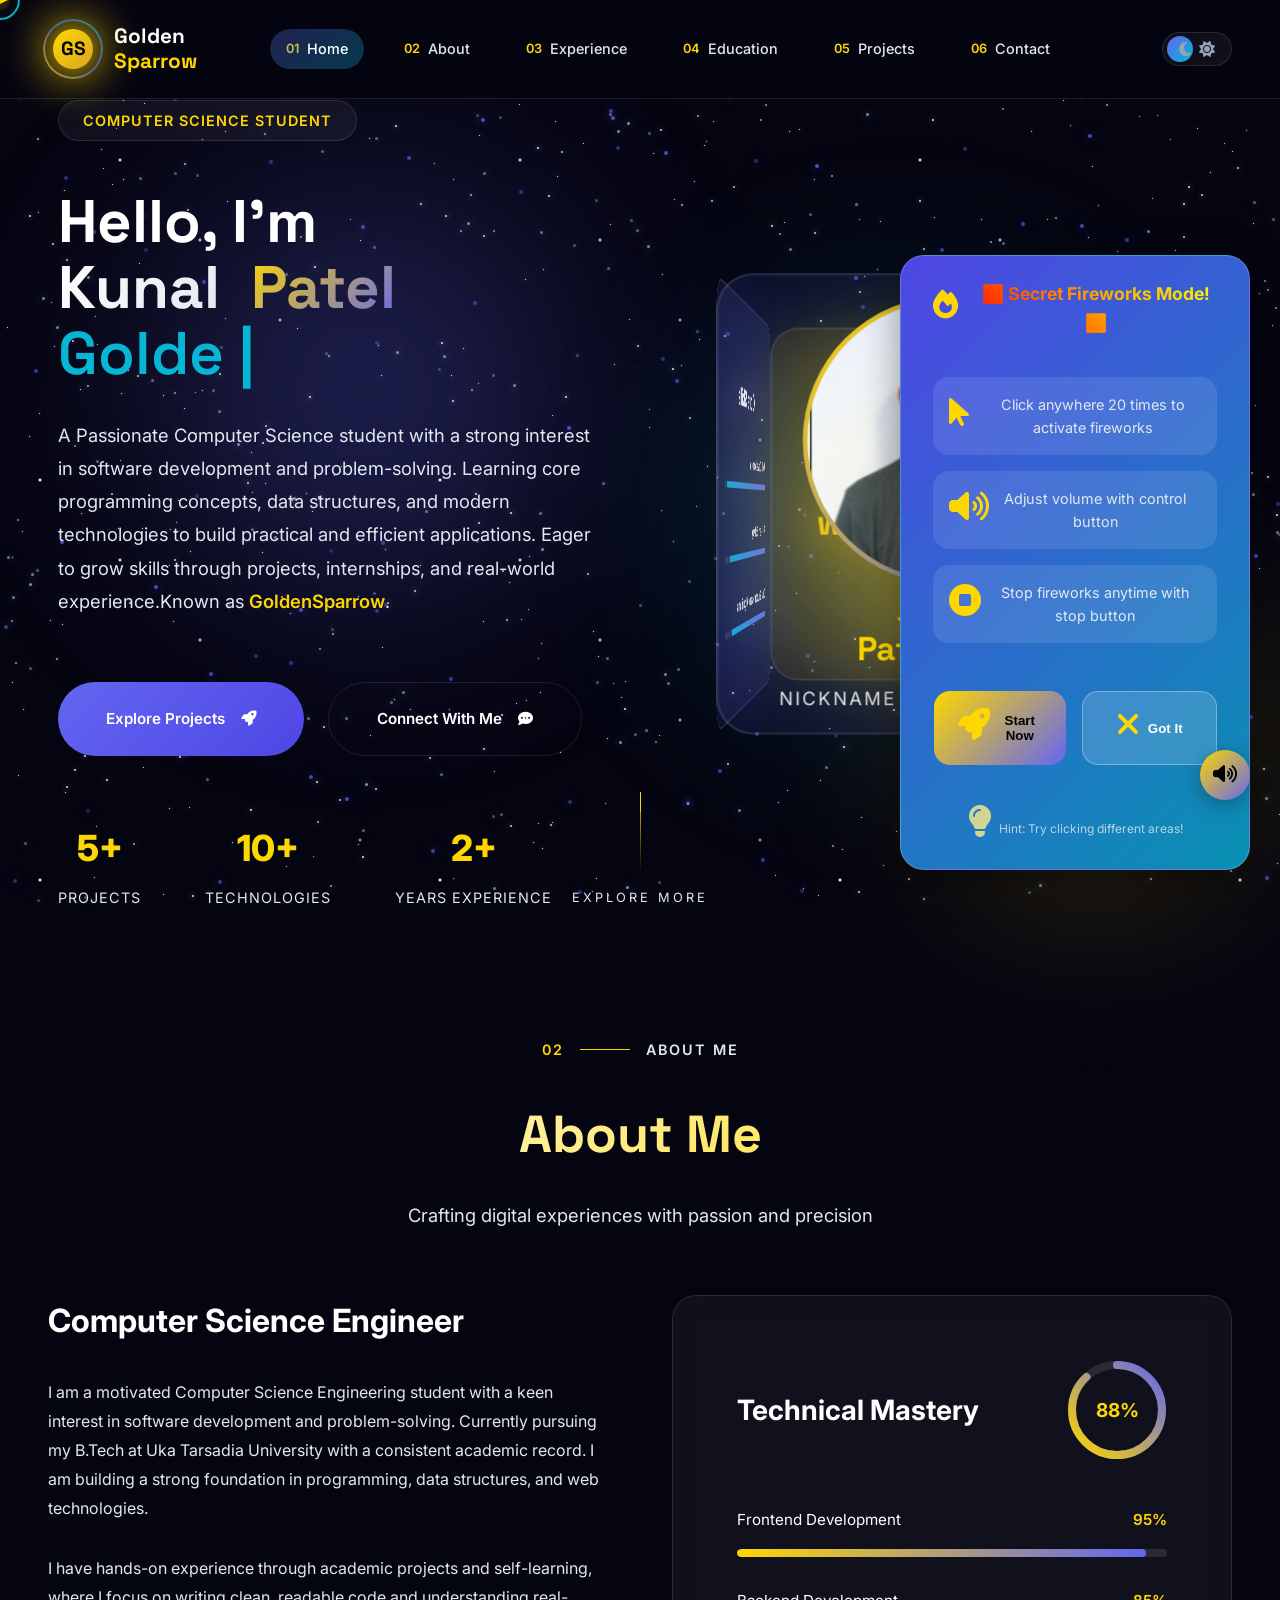
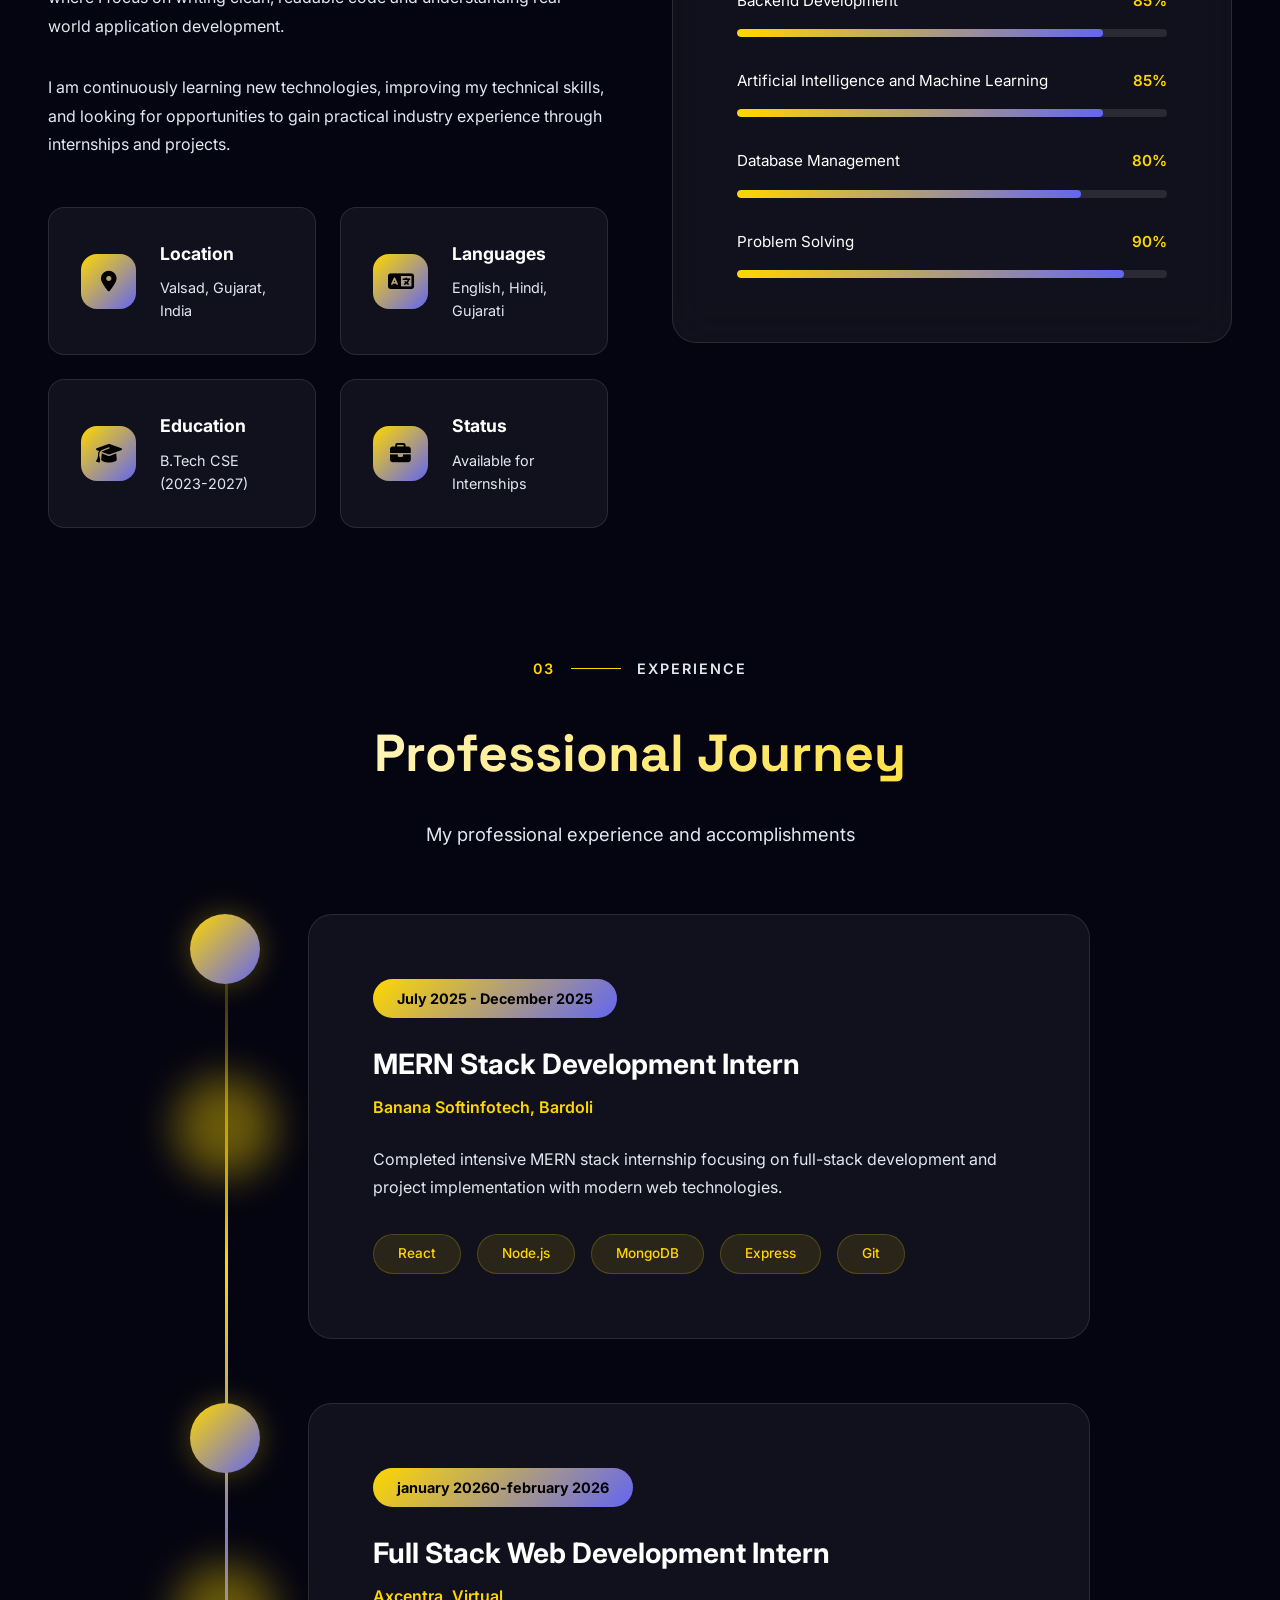
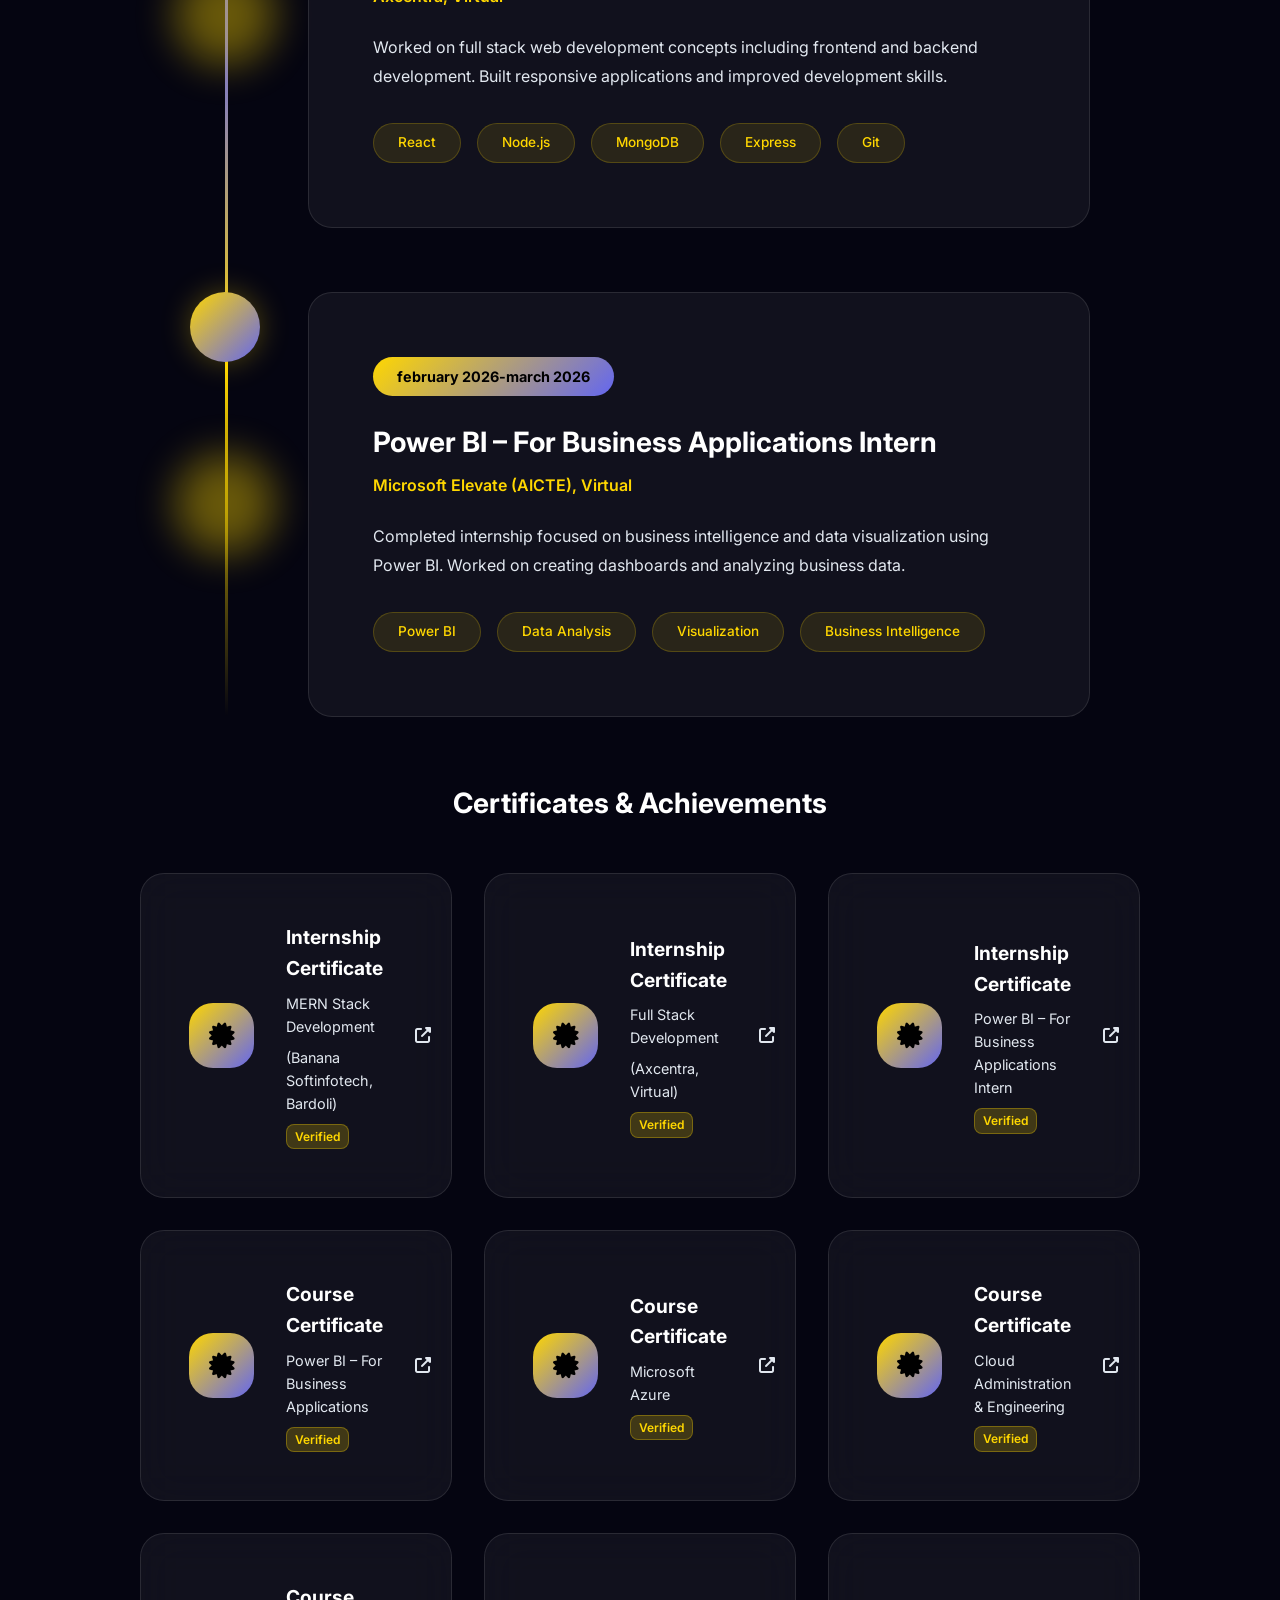
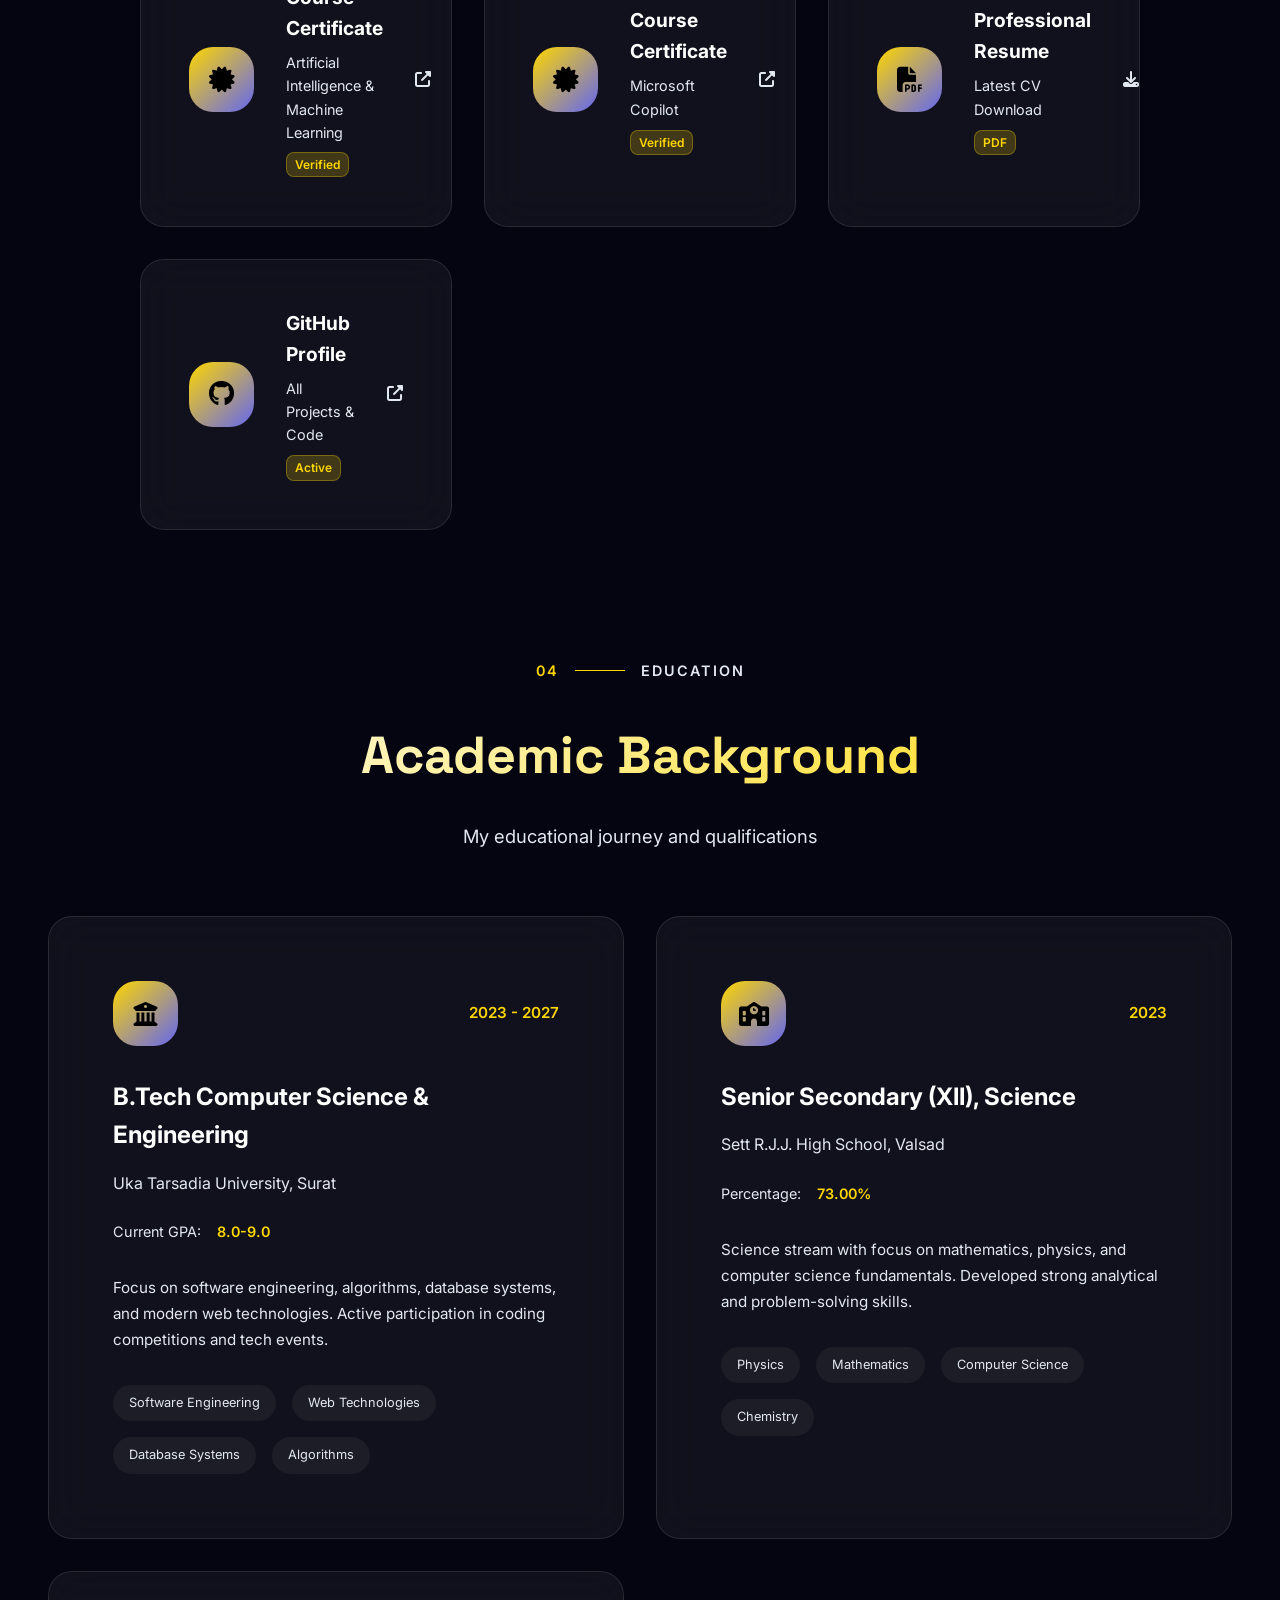
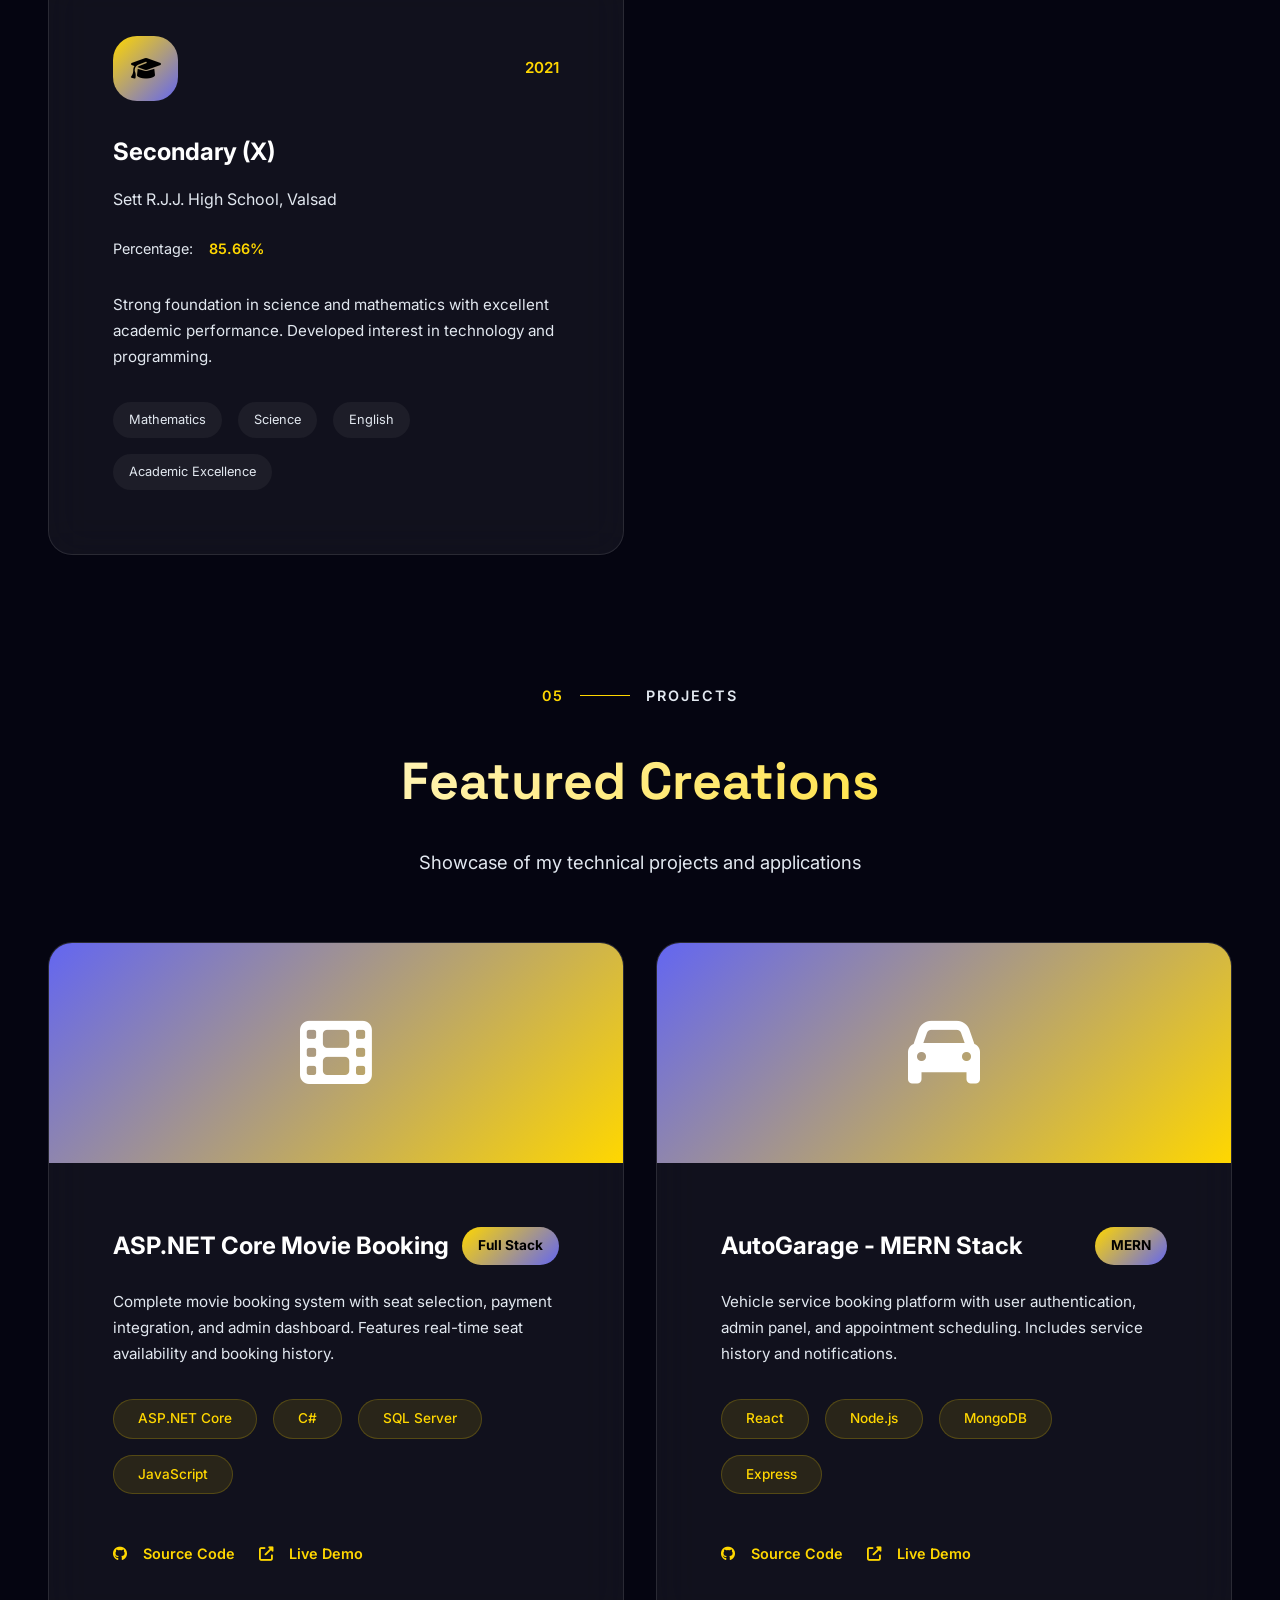
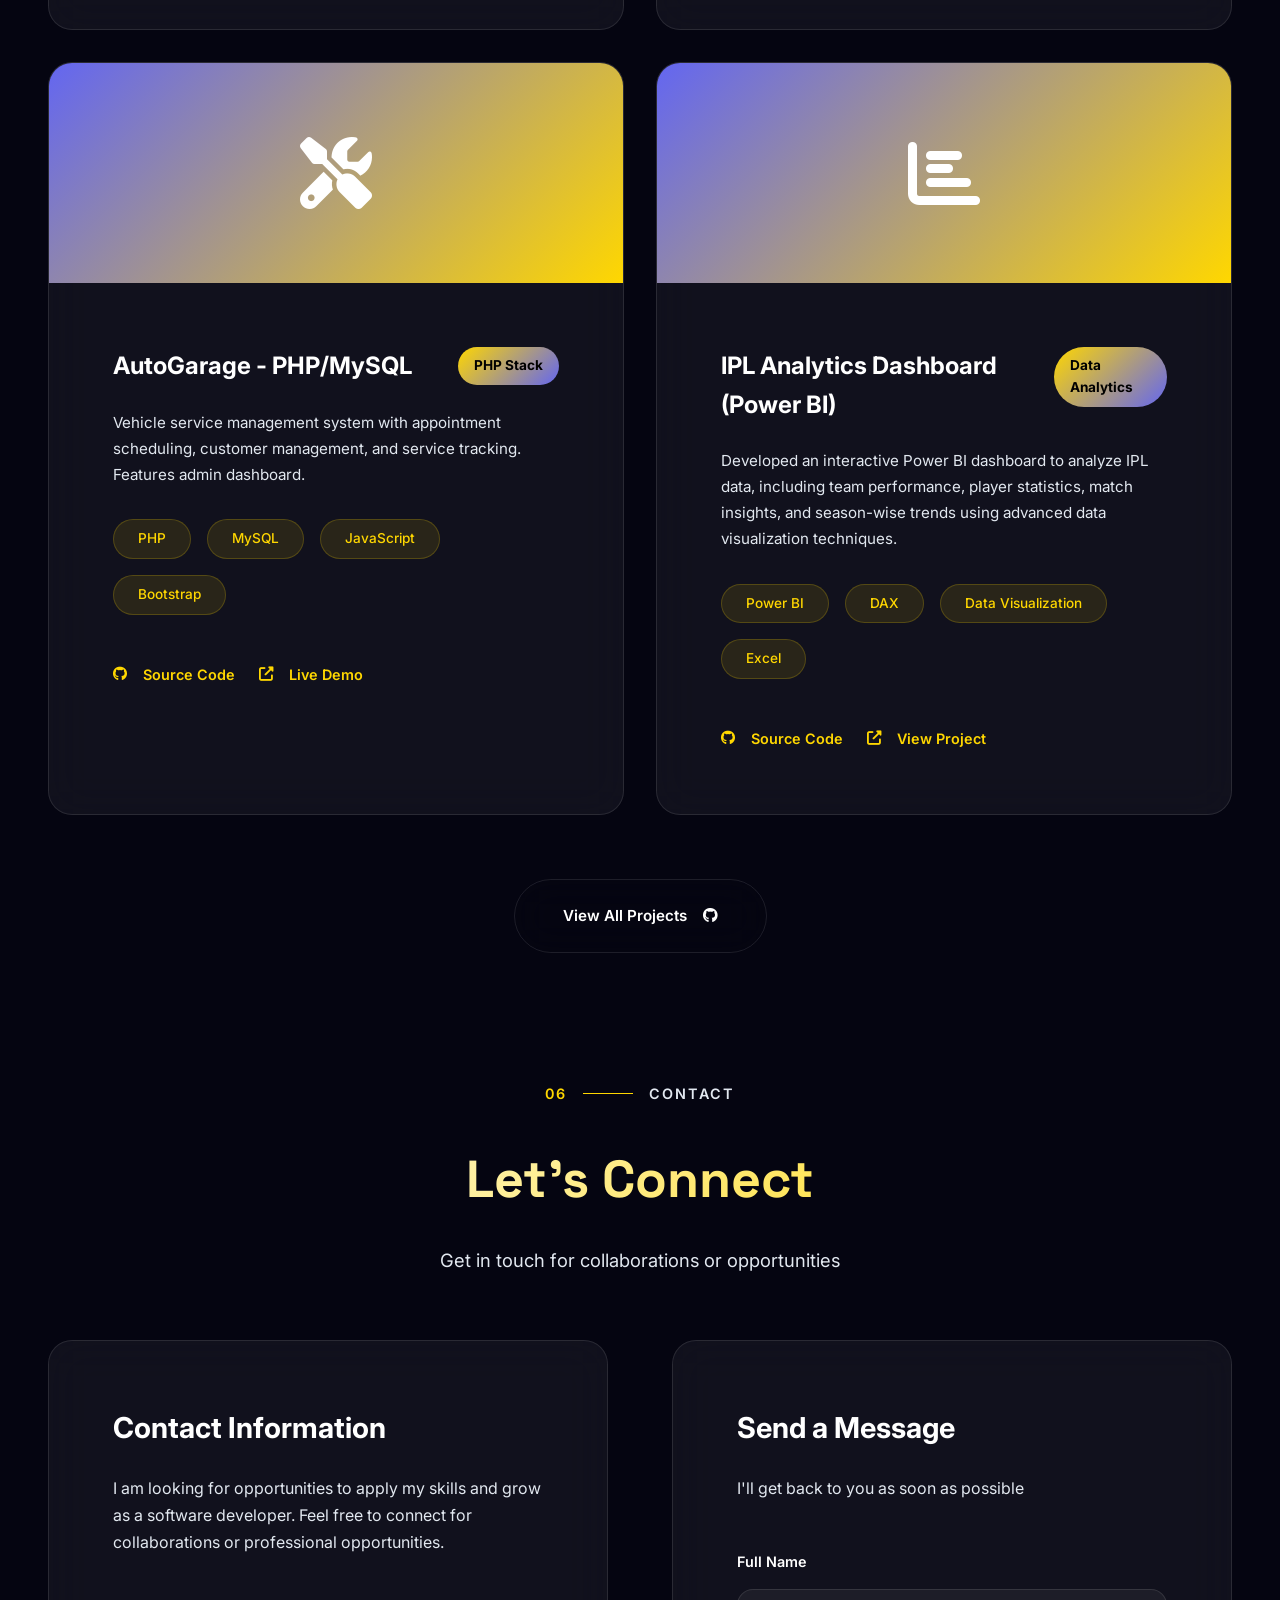
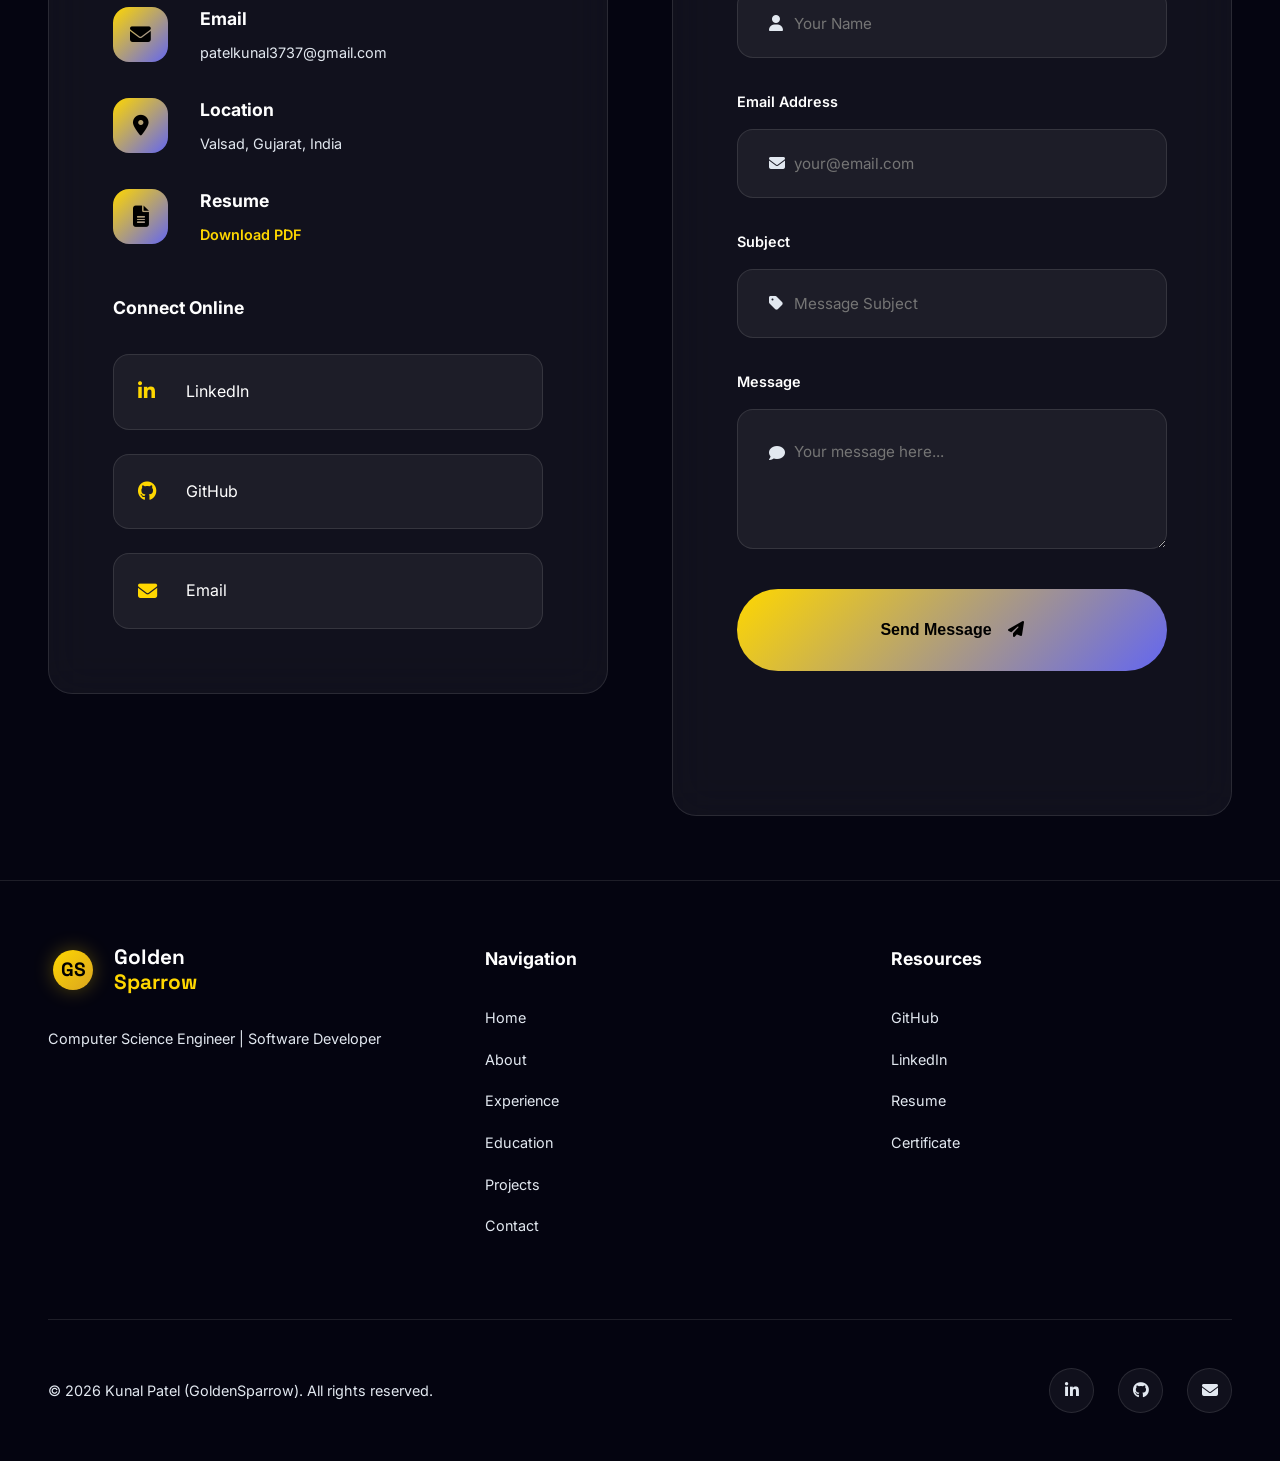
==== commit 26b90d8c: "Update index.html" ====
--- a/Portfolio-1/index.html
+++ b/Portfolio-1/index.html
@@ -728,7 +728,7 @@
                         </a>
 
 
-                        <a href="https://drive.google.com/file/d/1F-EF0mQP-f_5K-fVz-99Gyum3SWILx51/view?usp=sharing" target="_blank" class="certificate-card">
+                        <a href="https://drive.google.com/file/d/1_85Cmumr_gaehdT1jfUK_unKzNq5bJpV/view?usp=sharing" target="_blank" class="certificate-card">
                             <div class="certificate-icon">
                                 <i class="fas fa-file-pdf"></i>
                             </div>
@@ -1204,7 +1204,7 @@
                             <ul>
                                 <li><a href="https://github.com/kunal37x37" target="_blank">GitHub</a></li>
                                 <li><a href="https://www.linkedin.com/in/kunal-patel-556760294/" target="_blank">LinkedIn</a></li>
-                                <li><a href="https://drive.google.com/file/d/1F-EF0mQP-f_5K-fVz-99Gyum3SWILx51/view?usp=sharing" target="_blank">Resume</a></li>
+                                <li><a href="https://drive.google.com/file/d/1_85Cmumr_gaehdT1jfUK_unKzNq5bJpV/view?usp=sharing" target="_blank">Resume</a></li>
                                 <li><a href="https://drive.google.com/file/d/1ajWlyUenvSLsiuTq7yjoVGJQotarlJS6/view?usp=sharing" target="_blank">Certificate</a></li>
                             </ul>
                         </div>
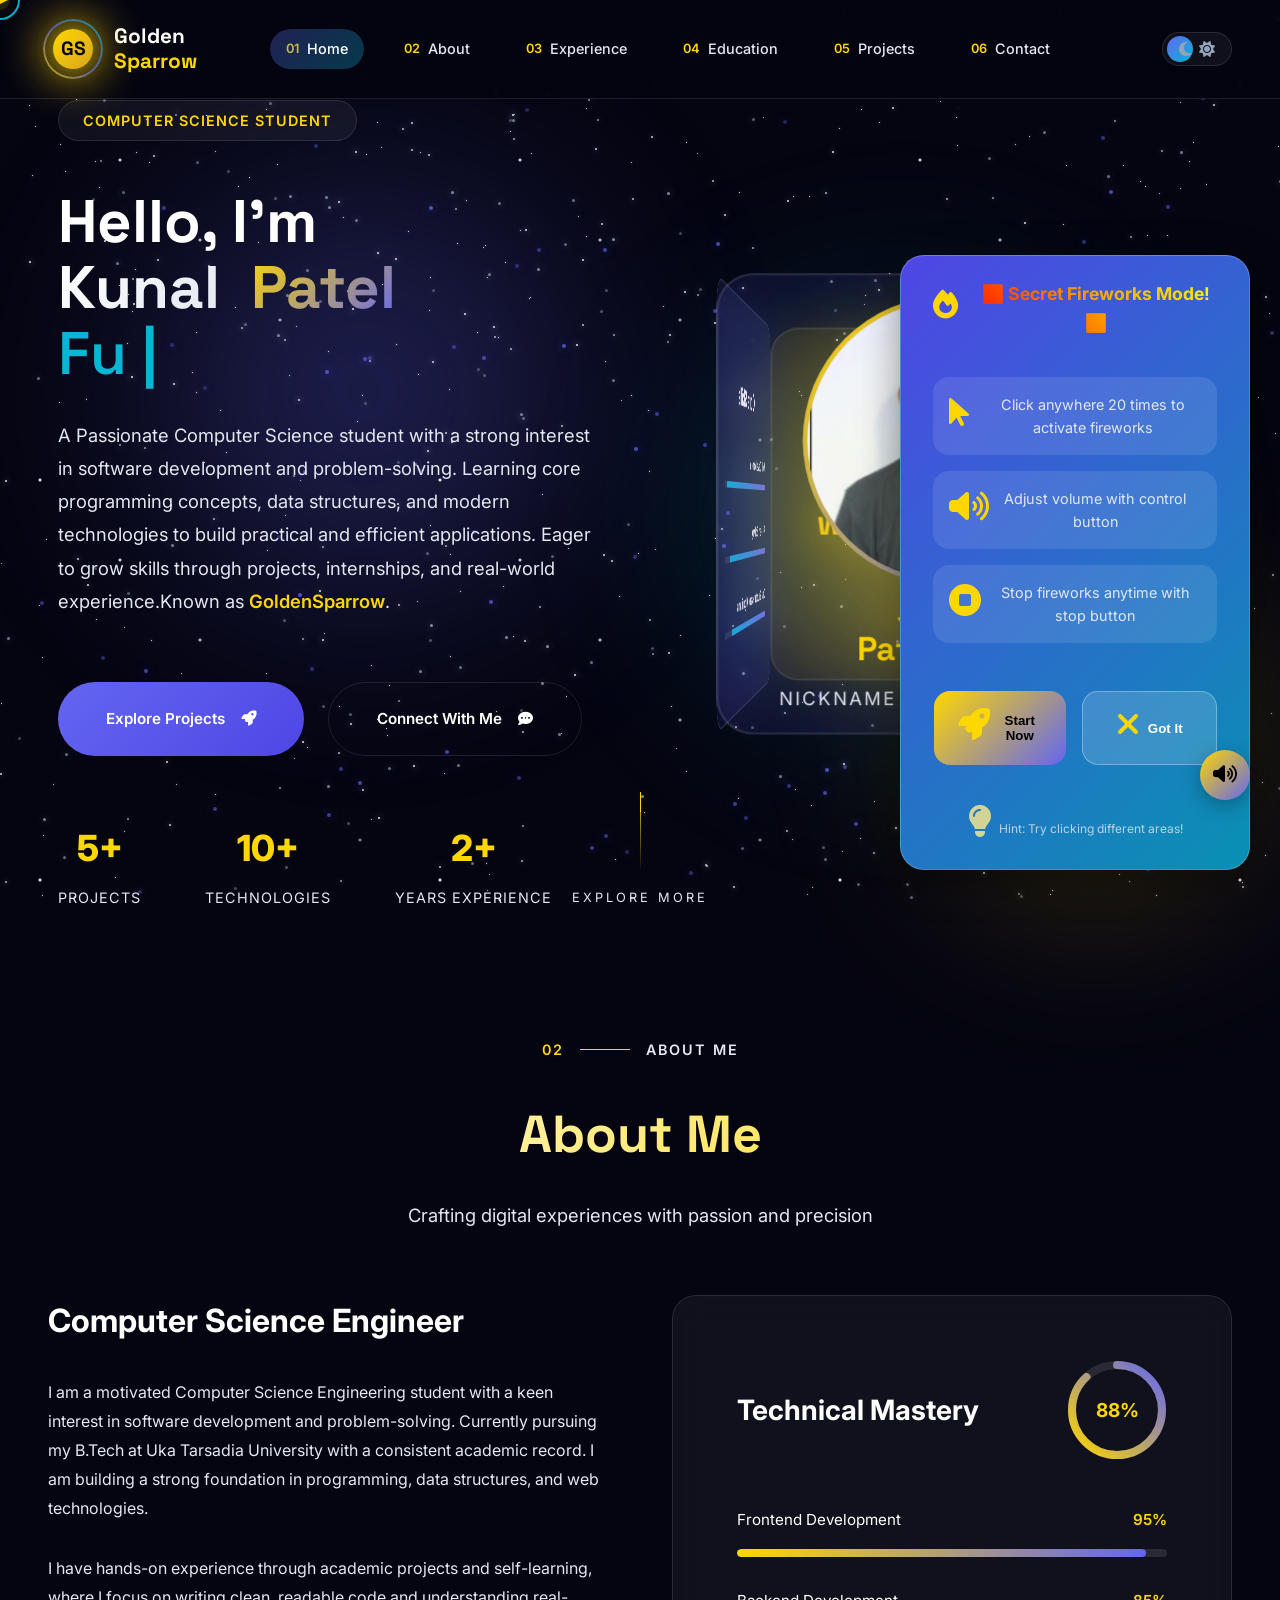
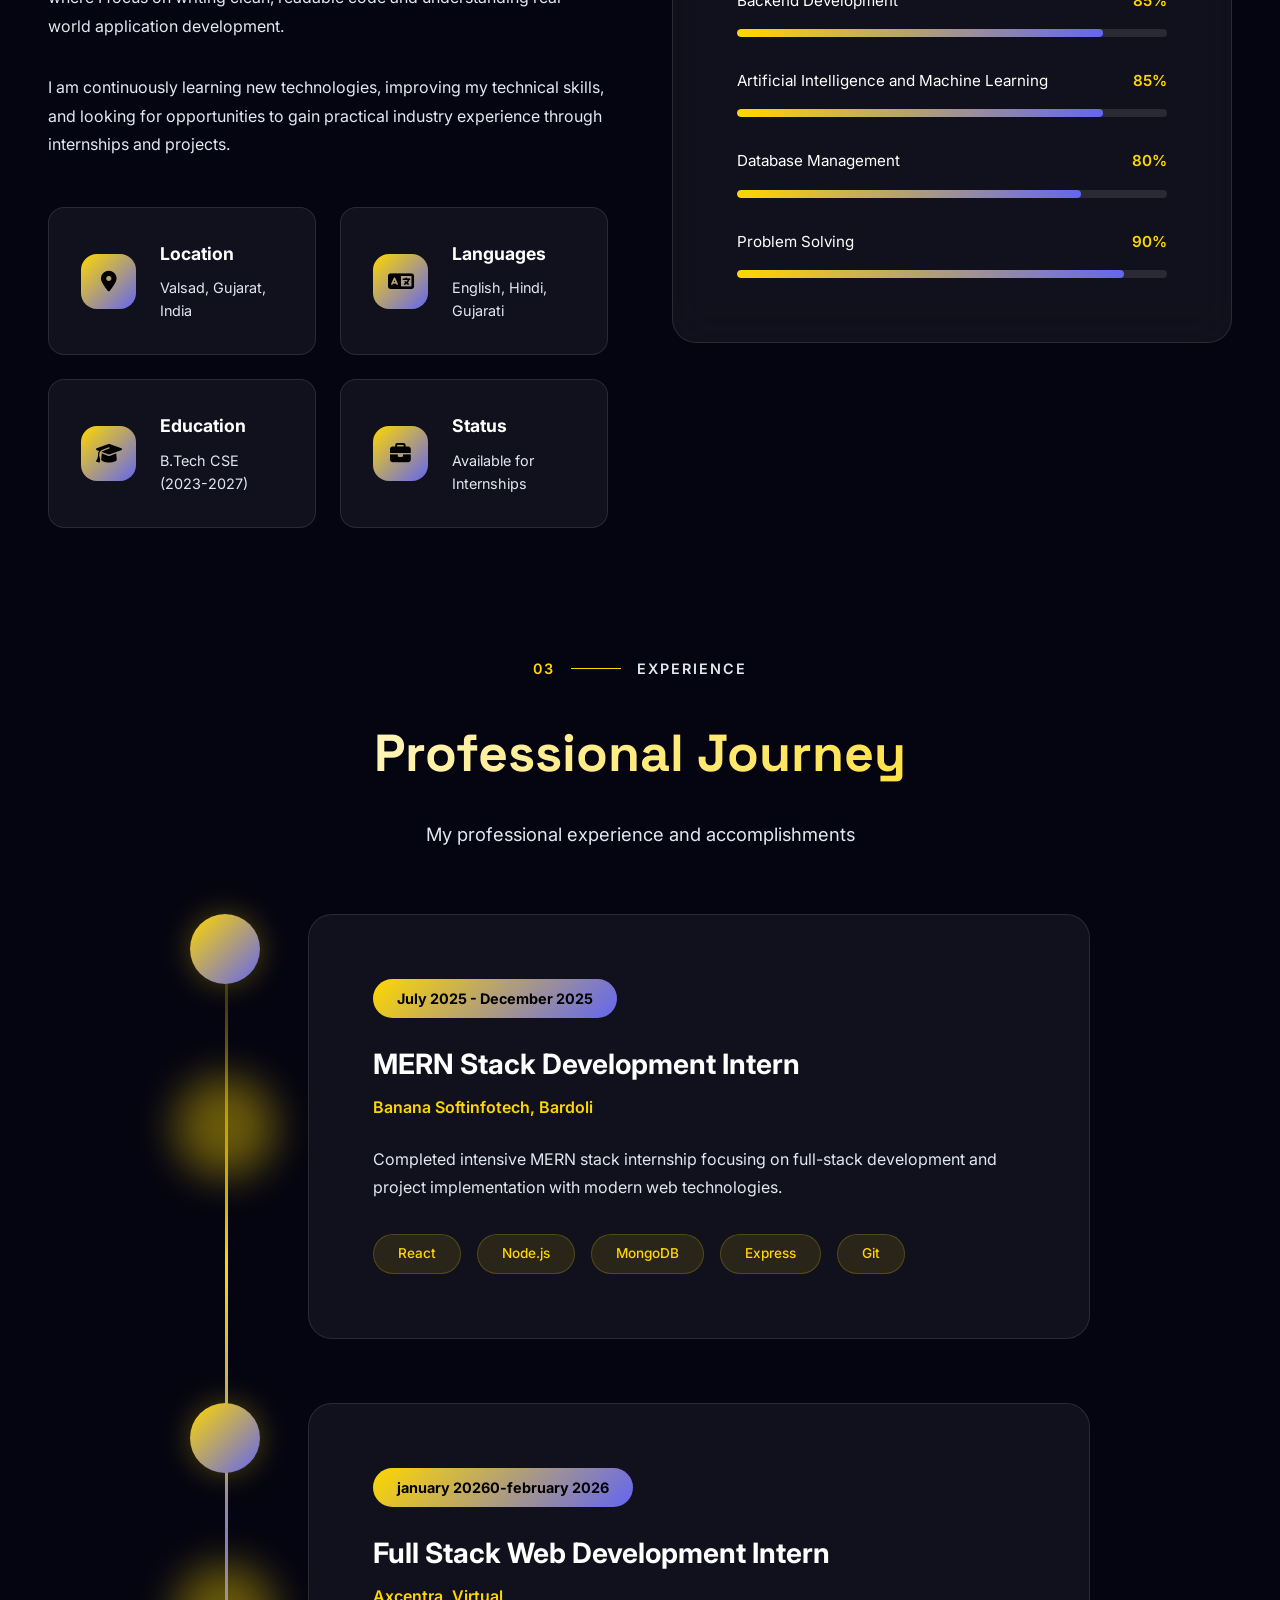
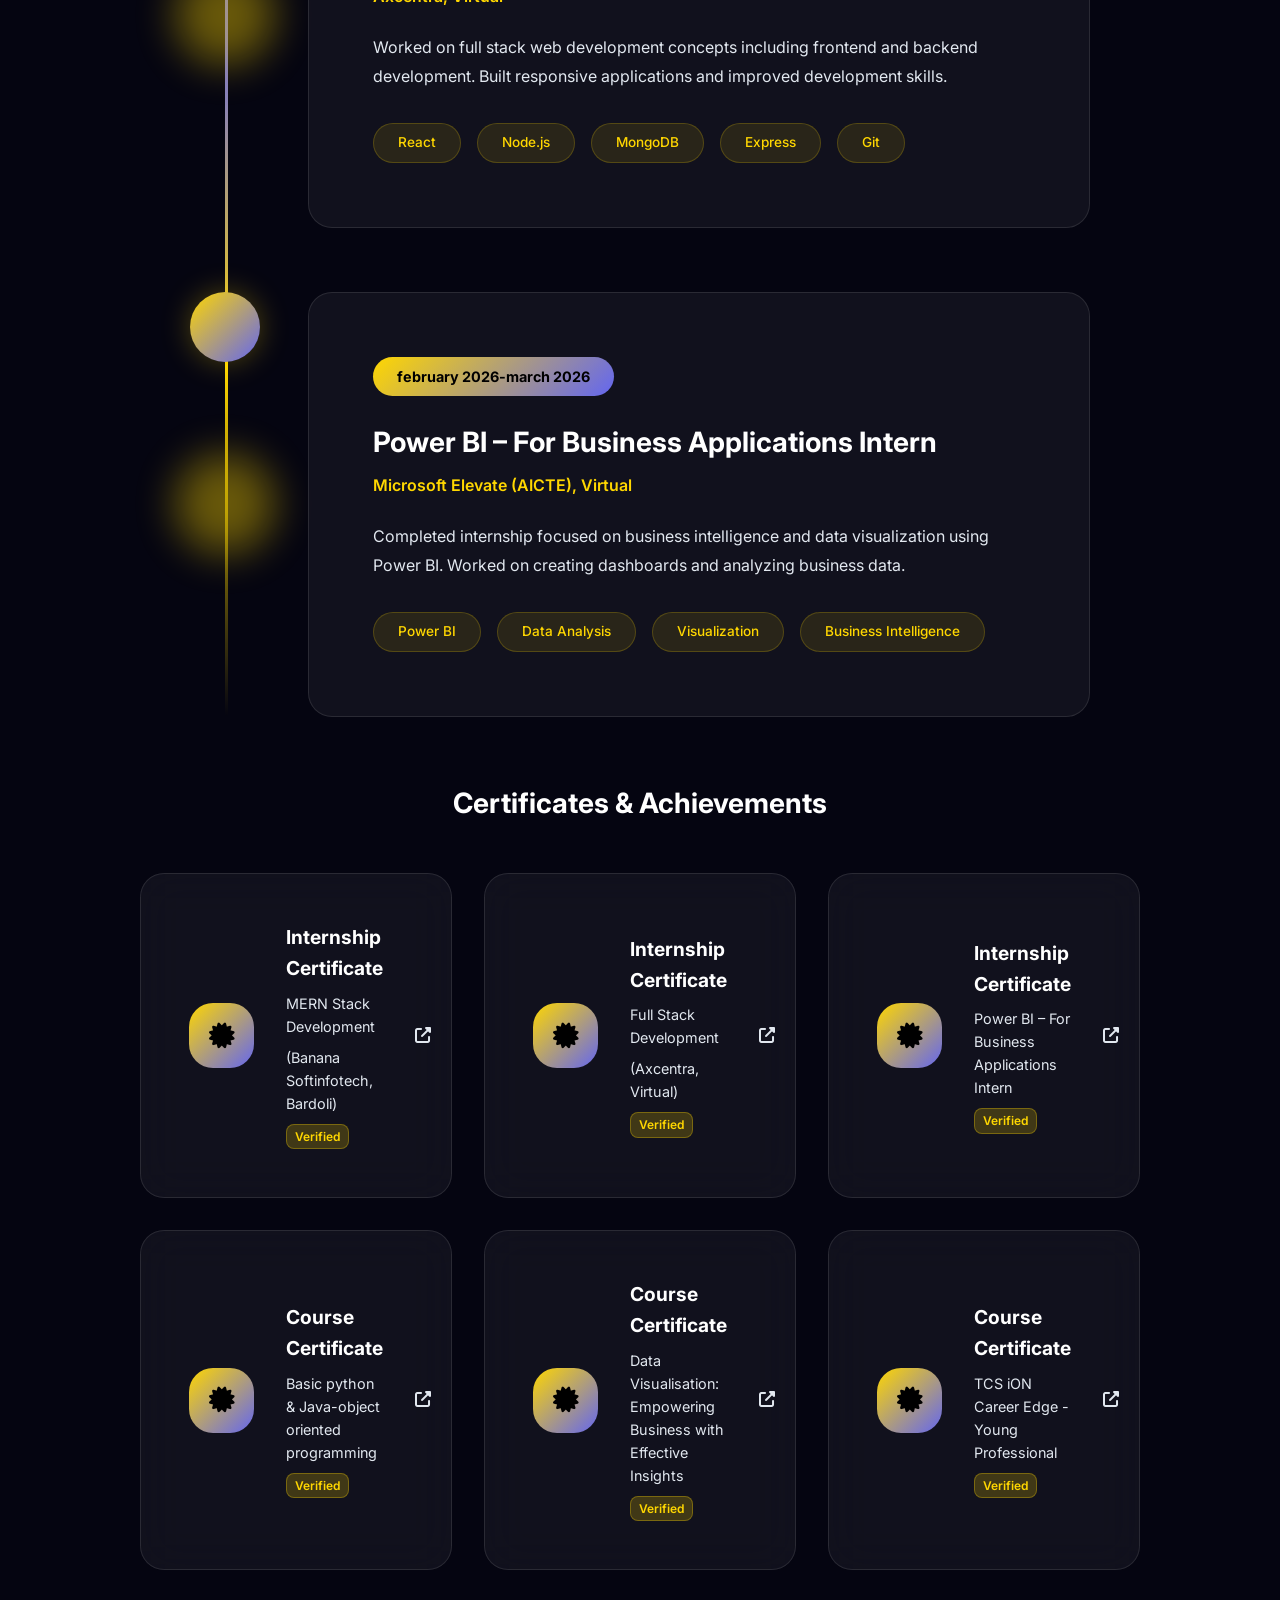
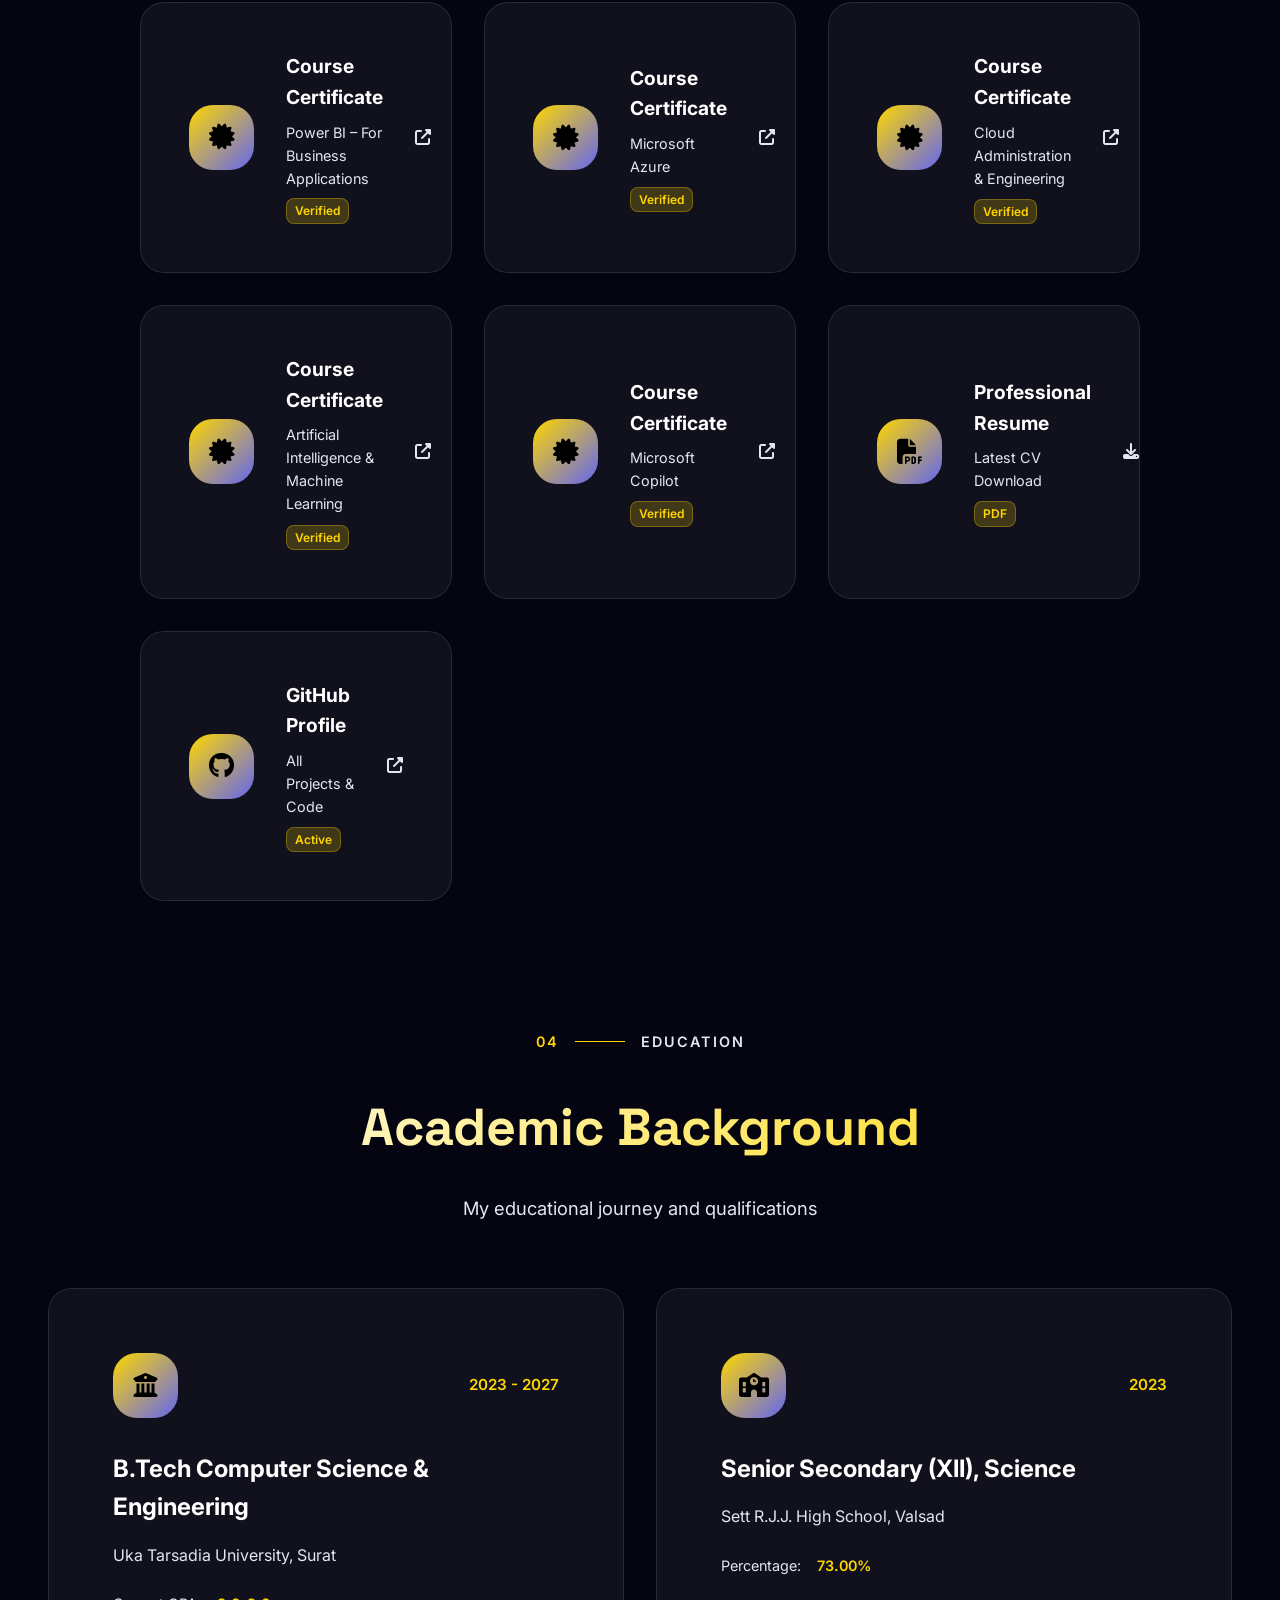
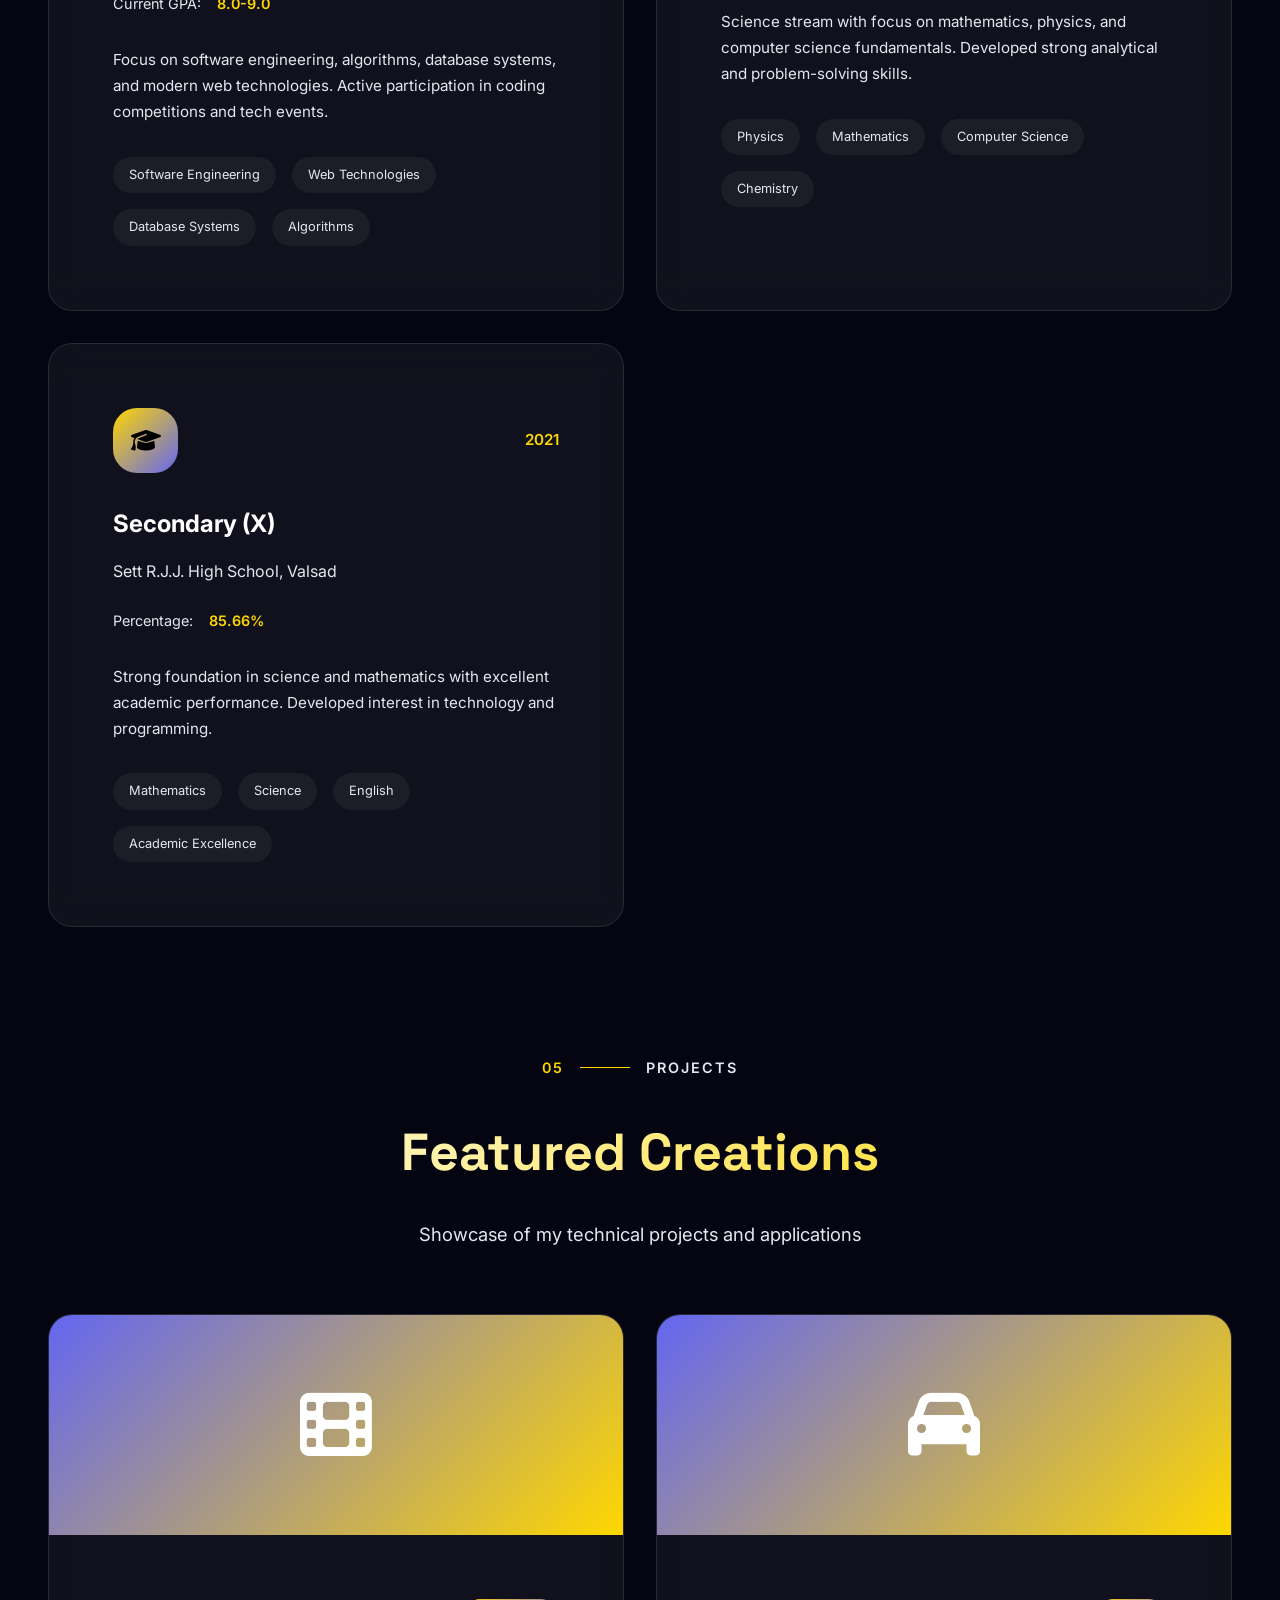
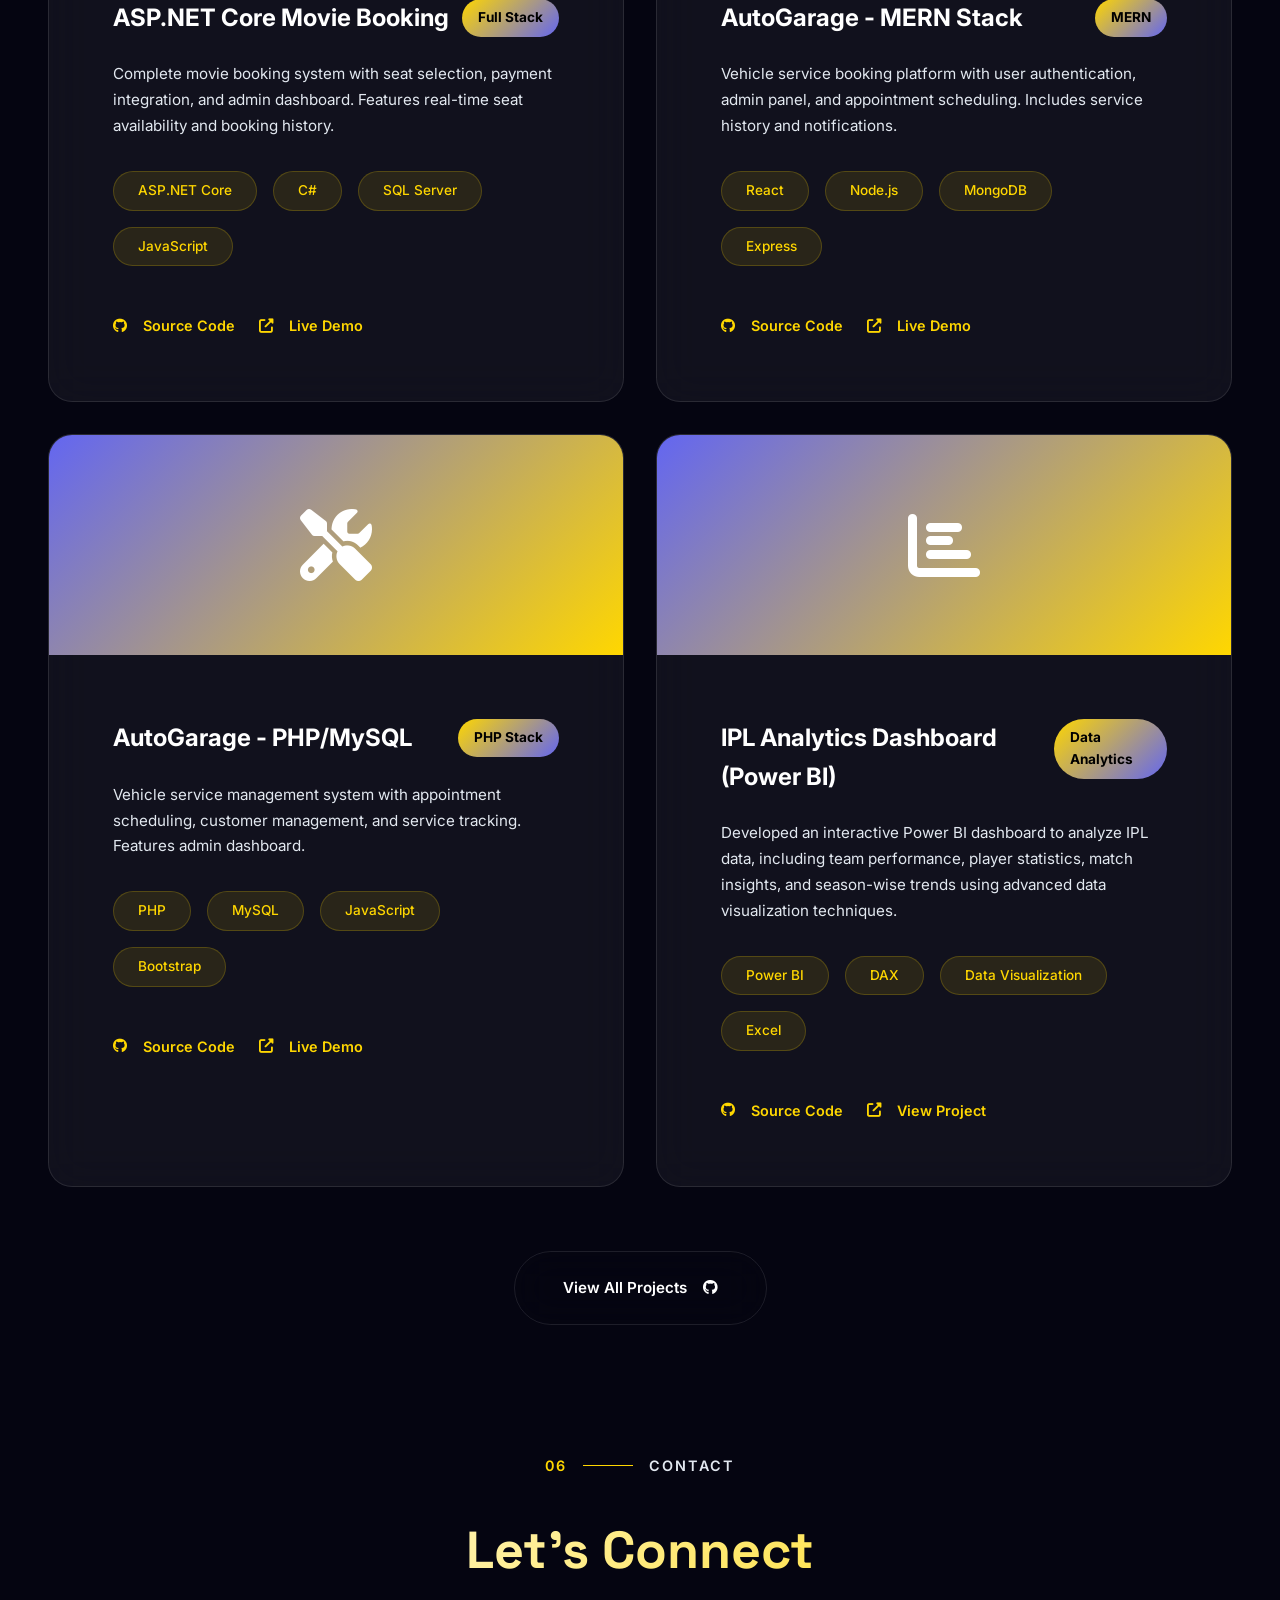
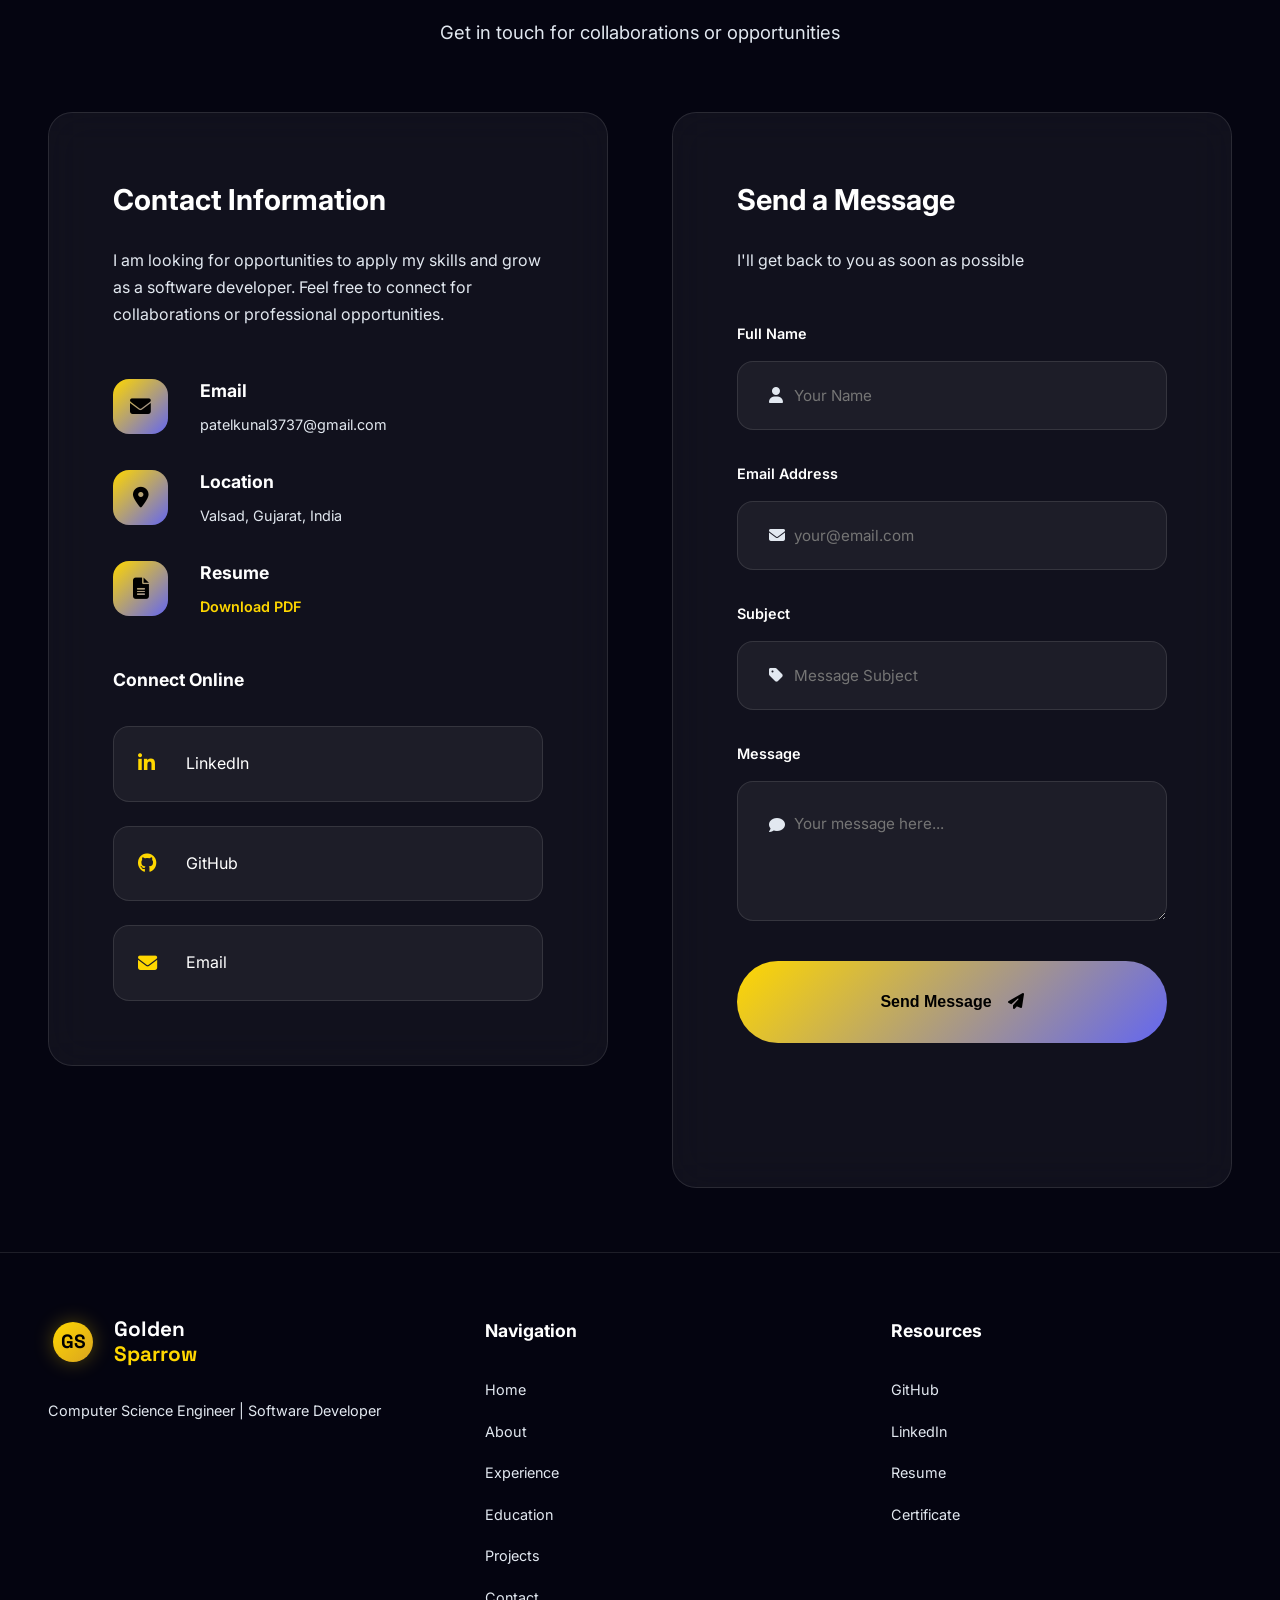
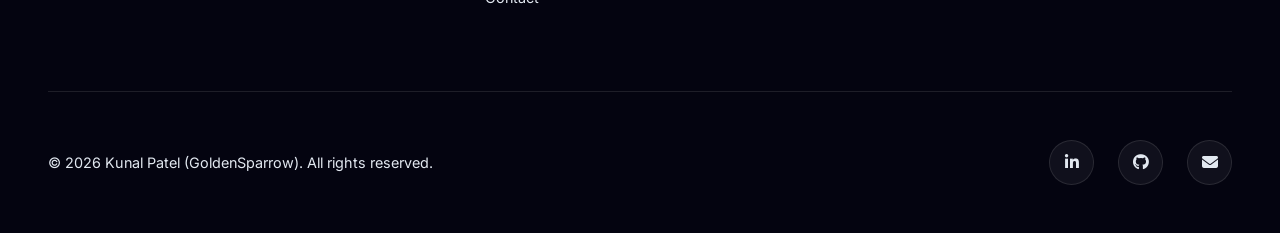
==== commit e149db7a: "Update index.html" ====
--- a/Portfolio-1/index.html
+++ b/Portfolio-1/index.html
@@ -667,6 +667,49 @@
                             </div>
                             <div class="certificate-content">
                                 <h4>Course Certificate</h4>
+                                <p>Basic python & Java-object oriented programming</p>
+                                <span class="certificate-badge">Verified</span>
+                            </div>
+                            <div class="certificate-arrow">
+                                <i class="fas fa-external-link-alt"></i>
+                            </div>
+                        </a>
+                        <a href="https://drive.google.com/file/d/1_V55lSB5n8sIynmM_DJ6qaWWmM7kdTMv/view?usp=sharing" target="_blank" class="certificate-card">
+
+                            <div class="certificate-icon">
+                                <i class="fas fa-certificate"></i>
+                            </div>
+                            <div class="certificate-content">
+                                <h4>Course Certificate</h4>
+                                <p>Data Visualisation: Empowering Business with Effective Insights</p>
+                                <span class="certificate-badge">Verified</span>
+                            </div>
+                            <div class="certificate-arrow">
+                                <i class="fas fa-external-link-alt"></i>
+                            </div>
+                        </a>
+                        <a href="https://drive.google.com/file/d/13vCpoz480IH90i89i2CwCXLfzfnnOImQ/view?usp=sharing" target="_blank" class="certificate-card">
+
+                            <div class="certificate-icon">
+                                <i class="fas fa-certificate"></i>
+                            </div>
+                            <div class="certificate-content">
+                                <h4>Course Certificate</h4>
+                                <p>TCS iON Career Edge - Young Professional</p>
+                                <span class="certificate-badge">Verified</span>
+                            </div>
+                            <div class="certificate-arrow">
+                                <i class="fas fa-external-link-alt"></i>
+                            </div>
+                        </a>
+                        <a href="https://drive.google.com/file/d/1h9gfzfm8tkq8Avv1-hC62fMNULU_BeoD/view?usp=sharing" target="_blank" class="certificate-card">
+
+                            
+                            <div class="certificate-icon">
+                                <i class="fas fa-certificate"></i>
+                            </div>
+                            <div class="certificate-content">
+                                <h4>Course Certificate</h4>
                                 <p>Power BI – For Business Applications</p>
                                 <span class="certificate-badge">Verified</span>
                             </div>
@@ -675,6 +718,7 @@
                             </div>
                         </a>
                         <a href="https://drive.google.com/file/d/1-ycoig1qiu-jtnP_TkQGOBXspyDrFjZ2/view?usp=sharing" target="_blank" class="certificate-card">
+                         
                             <div class="certificate-icon">
                                 <i class="fas fa-certificate"></i>
                             </div>
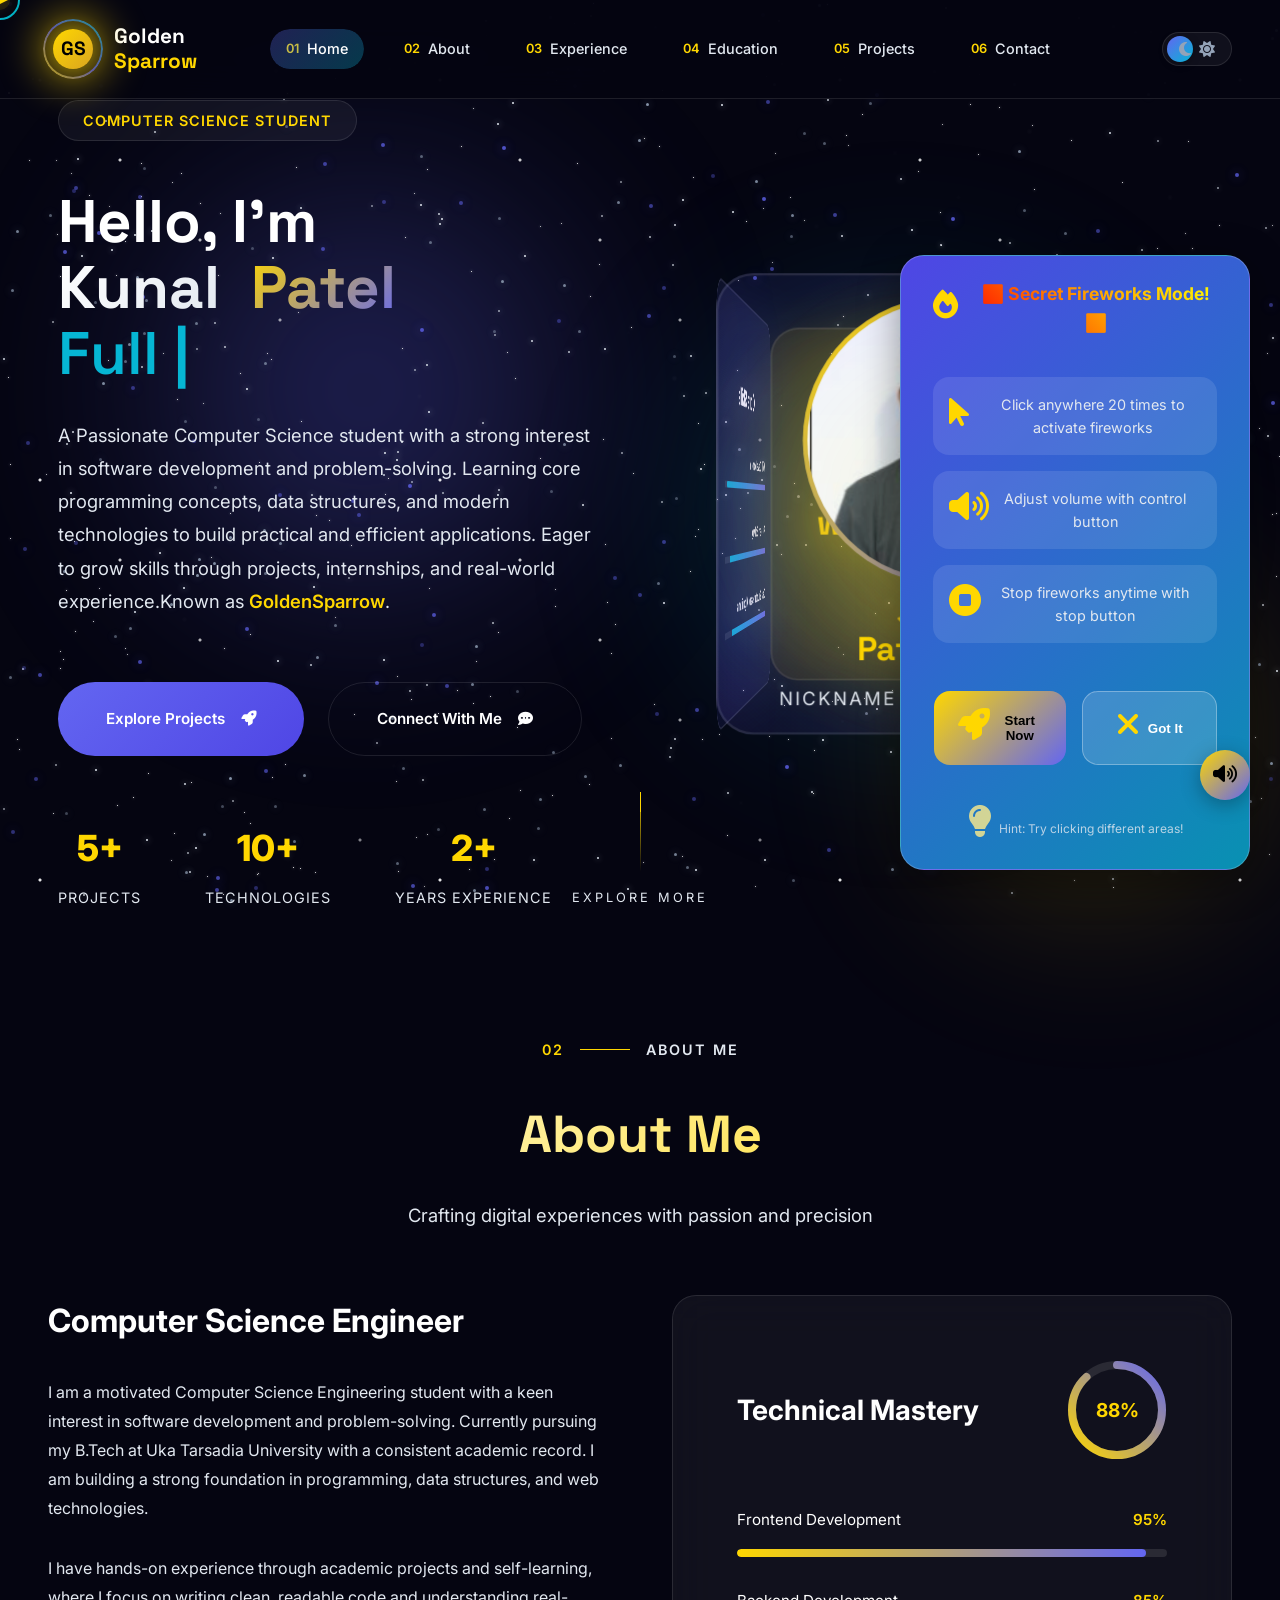
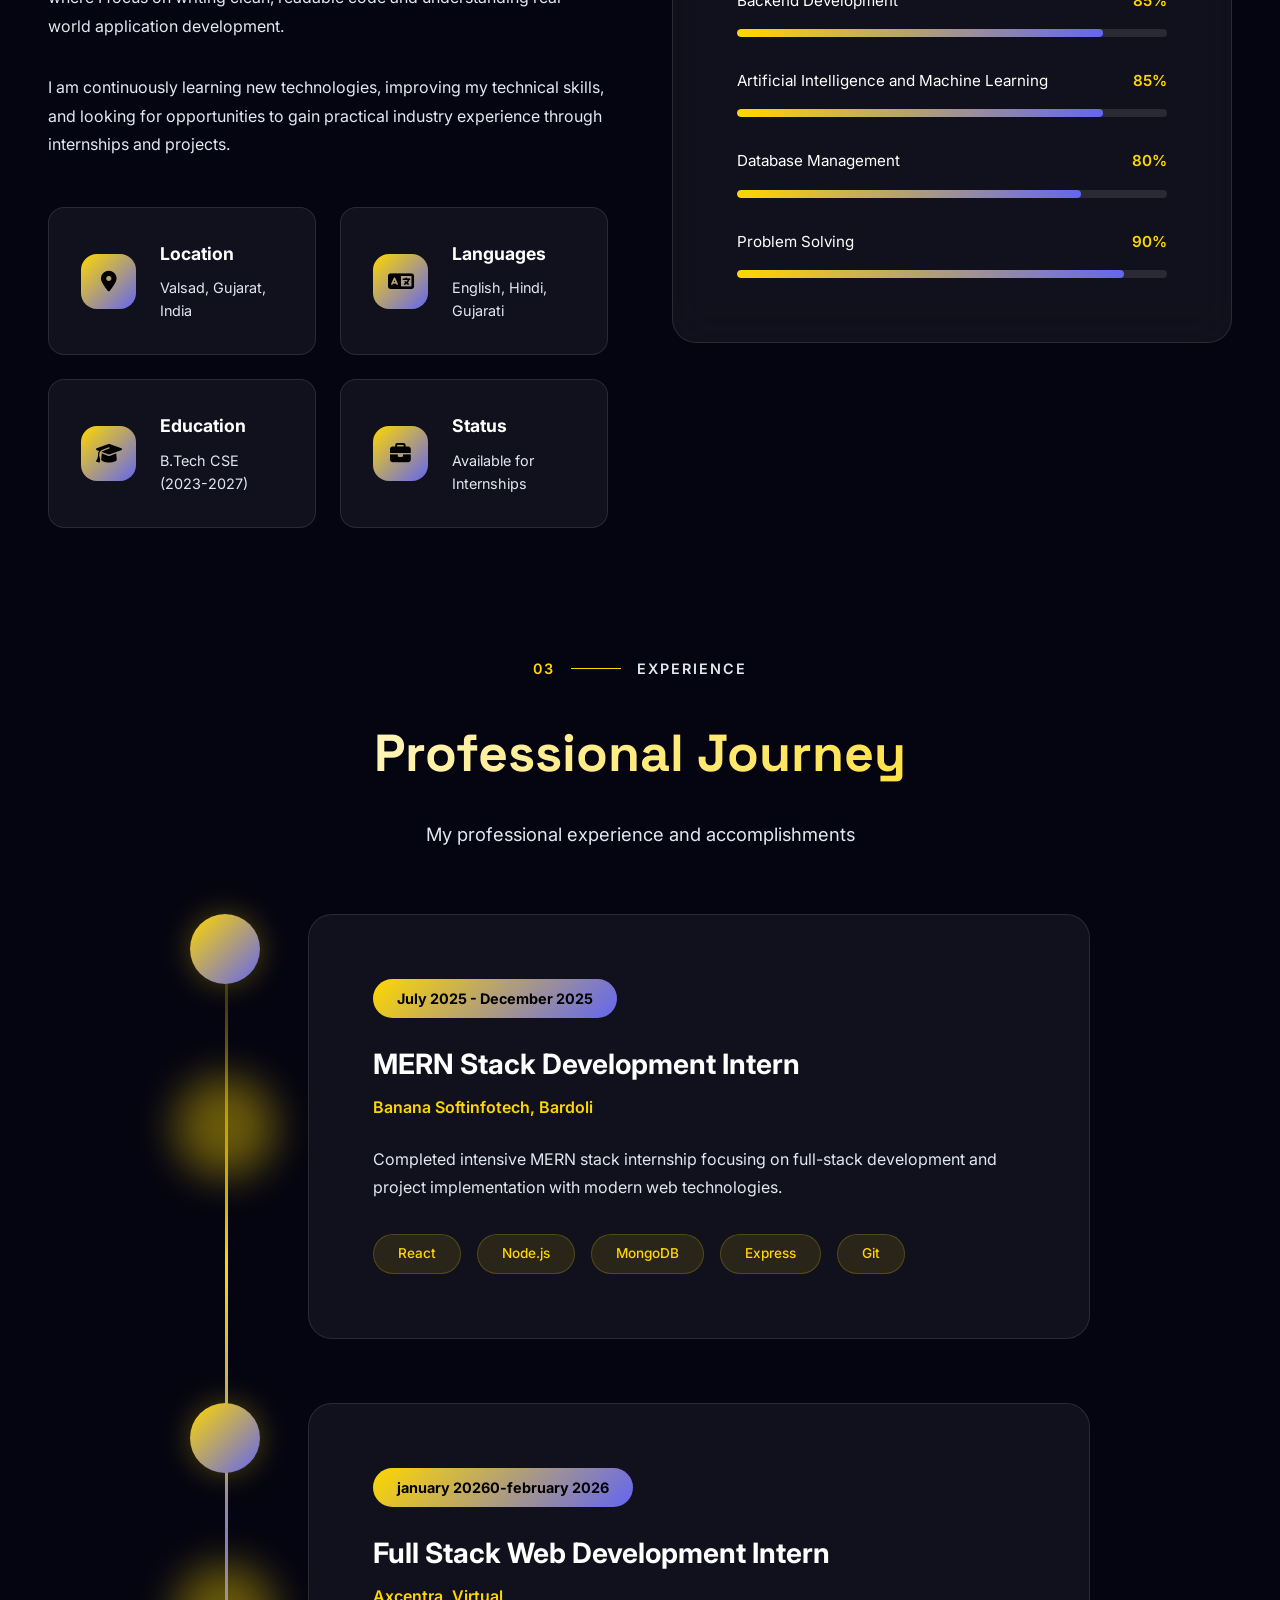
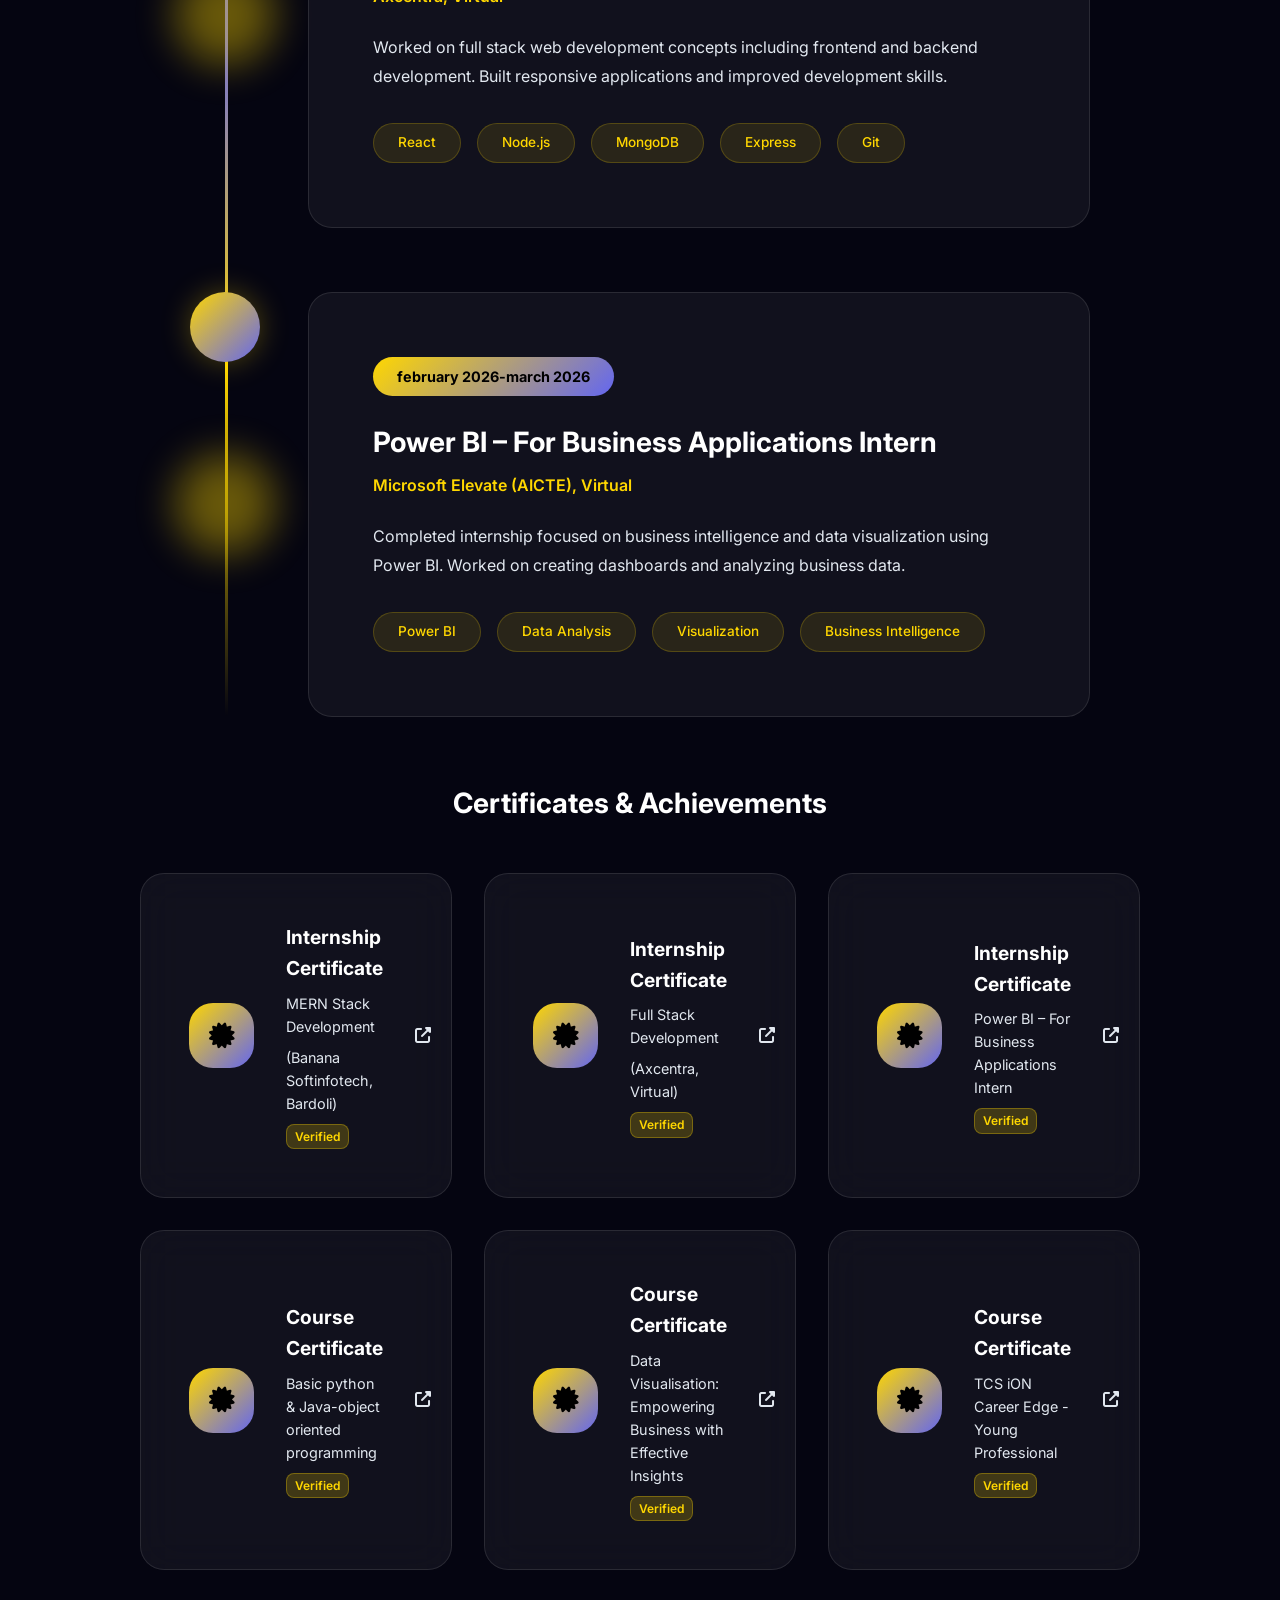
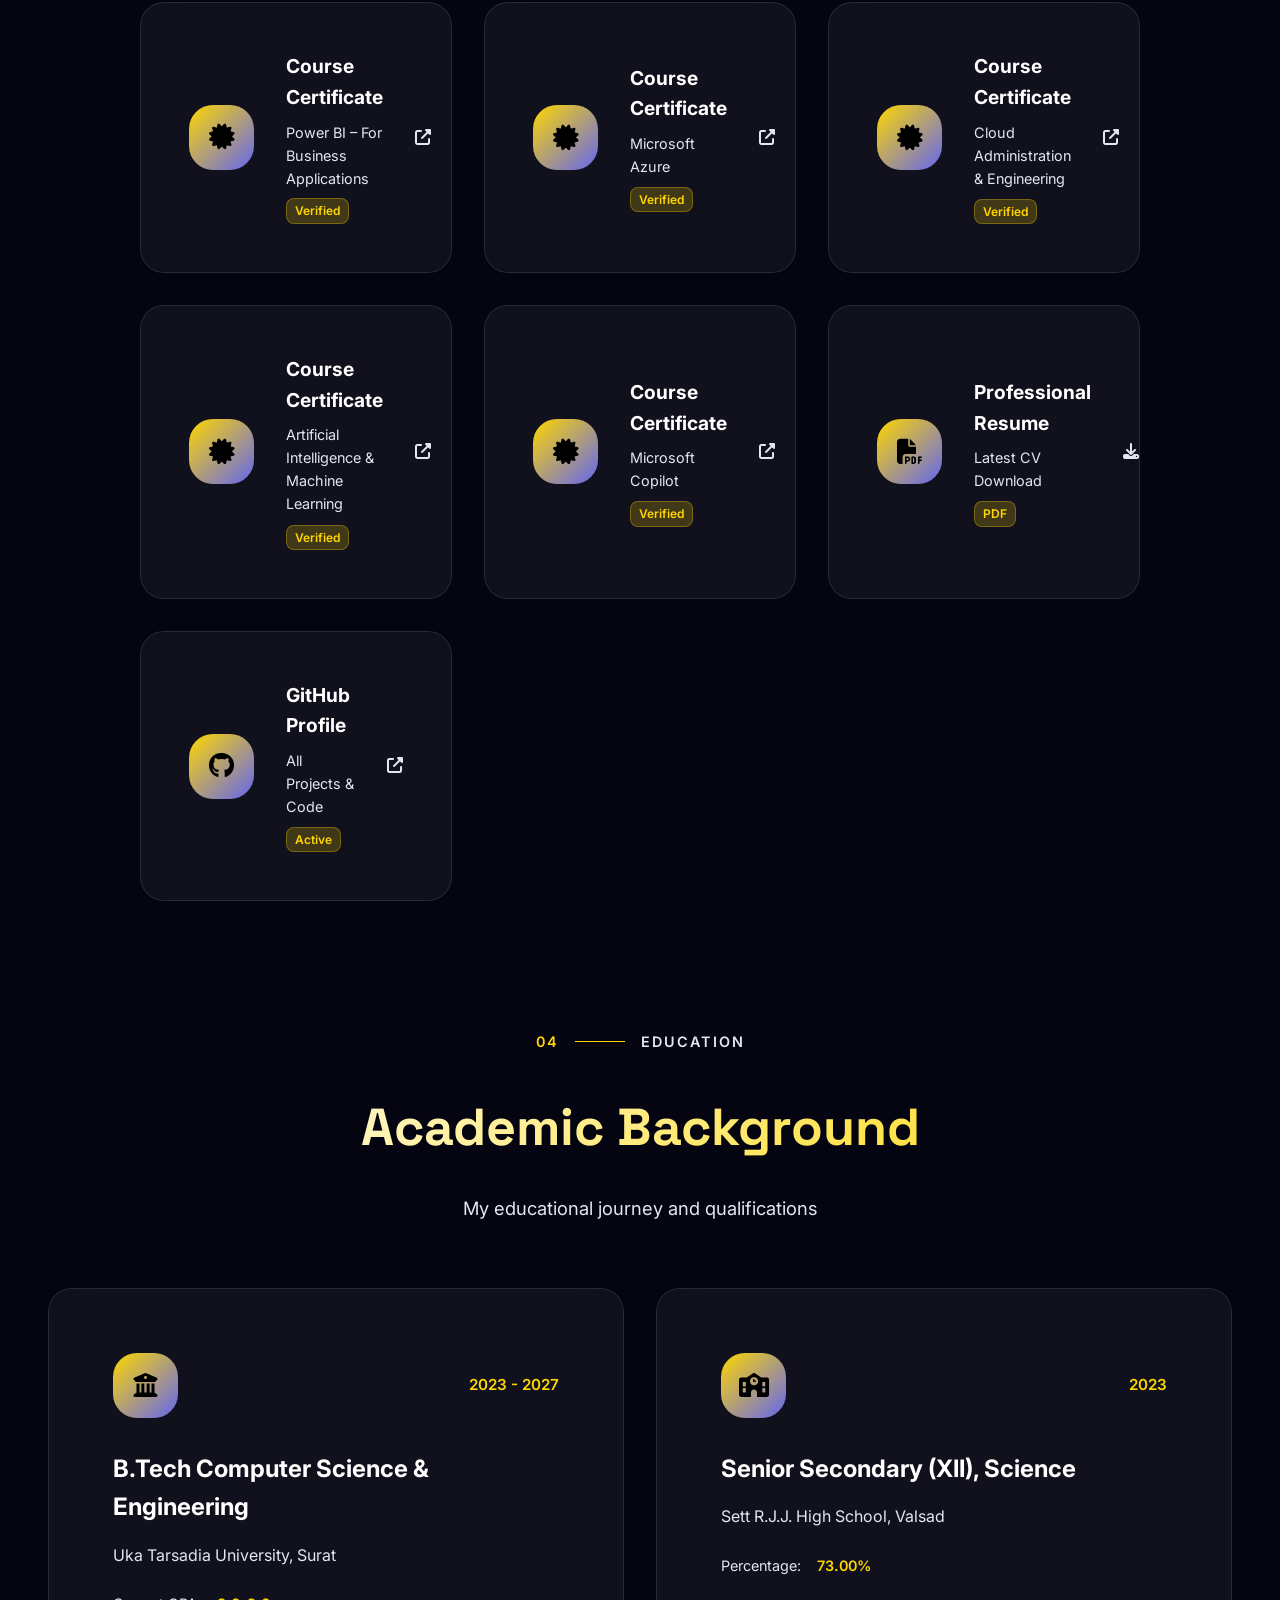
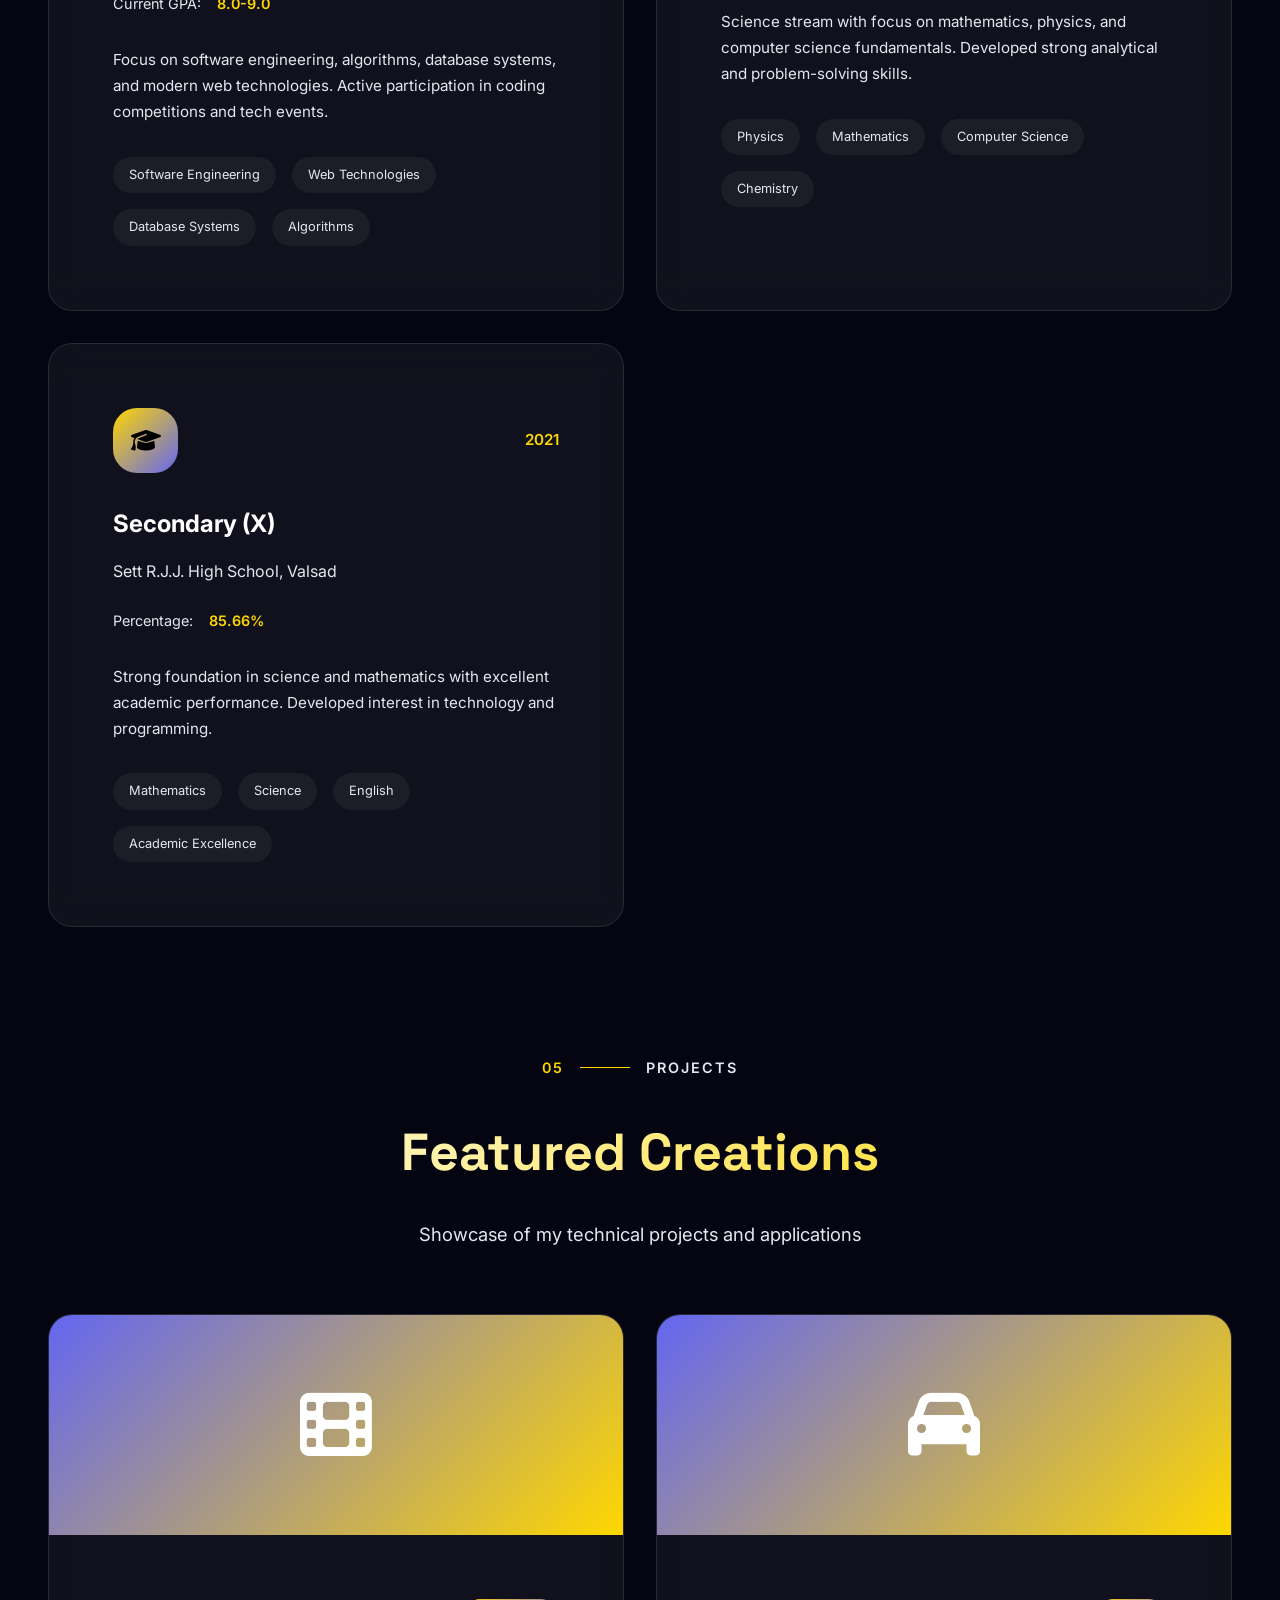
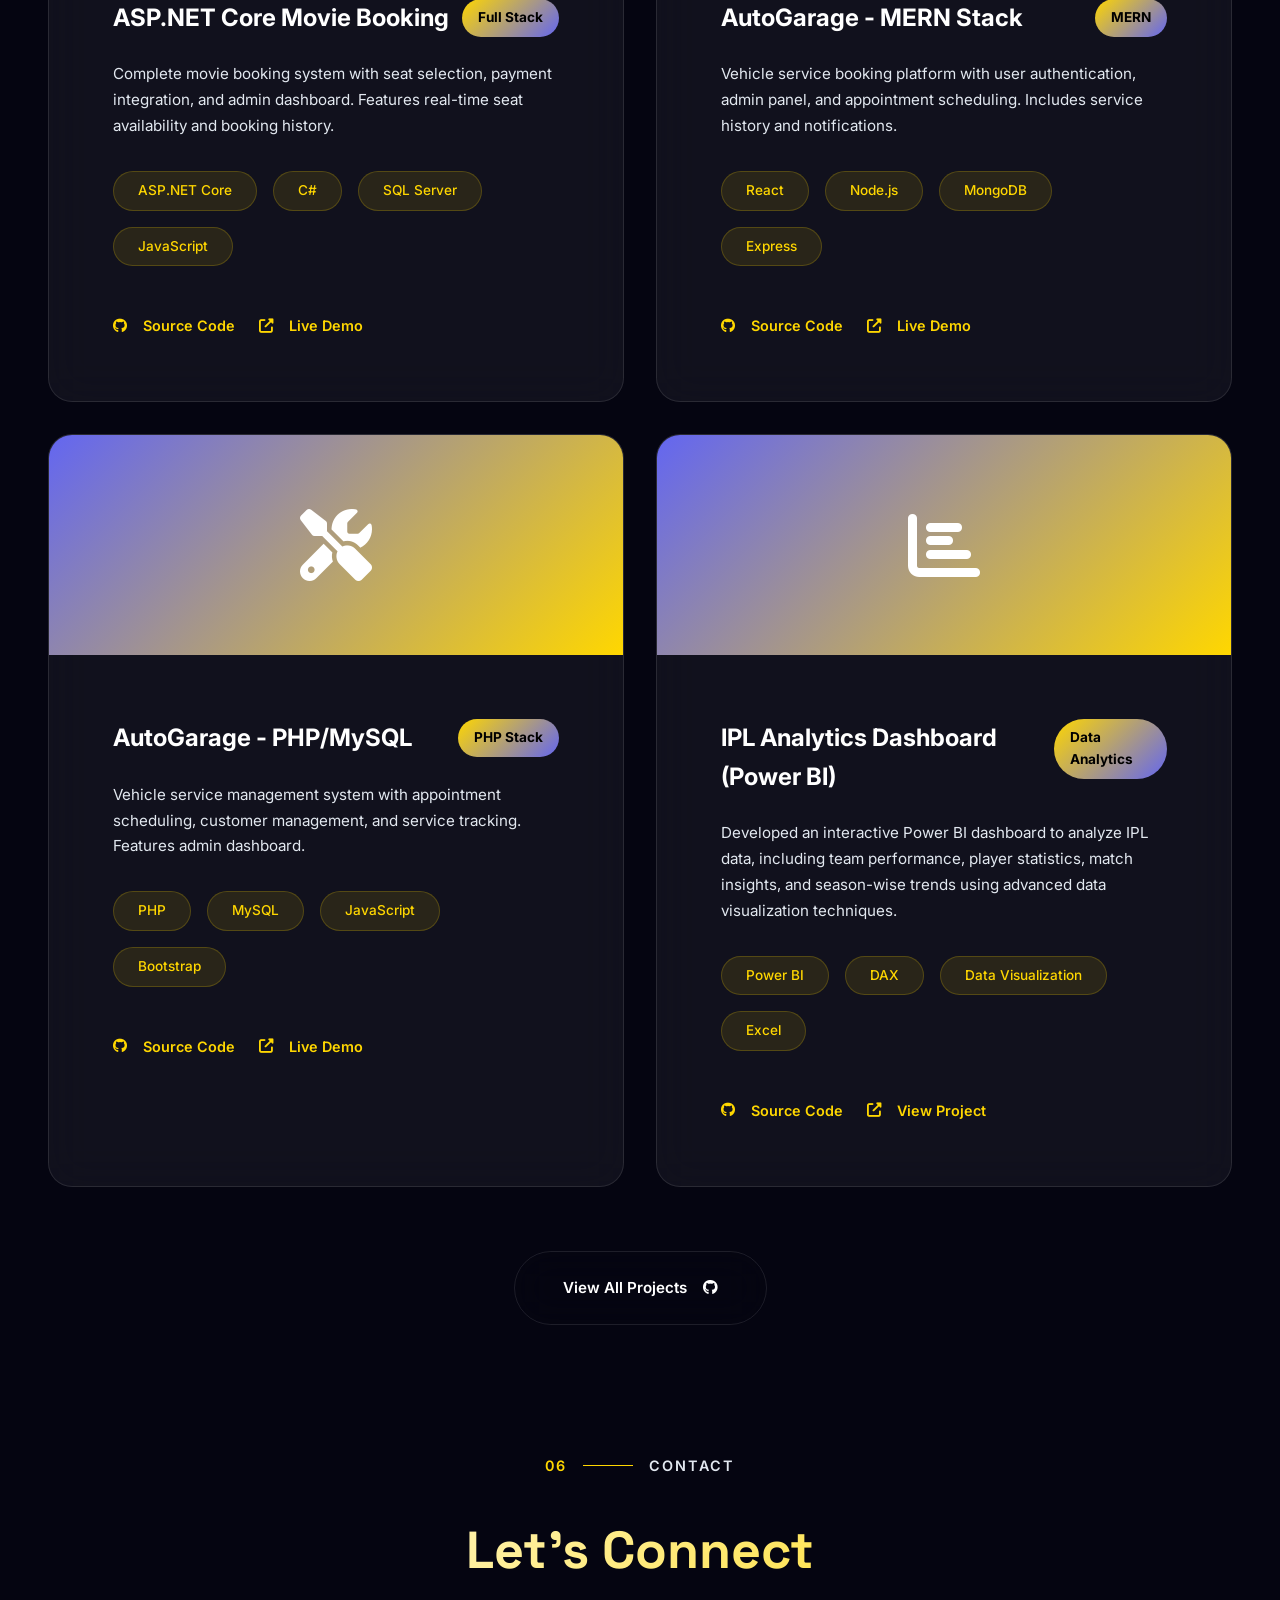
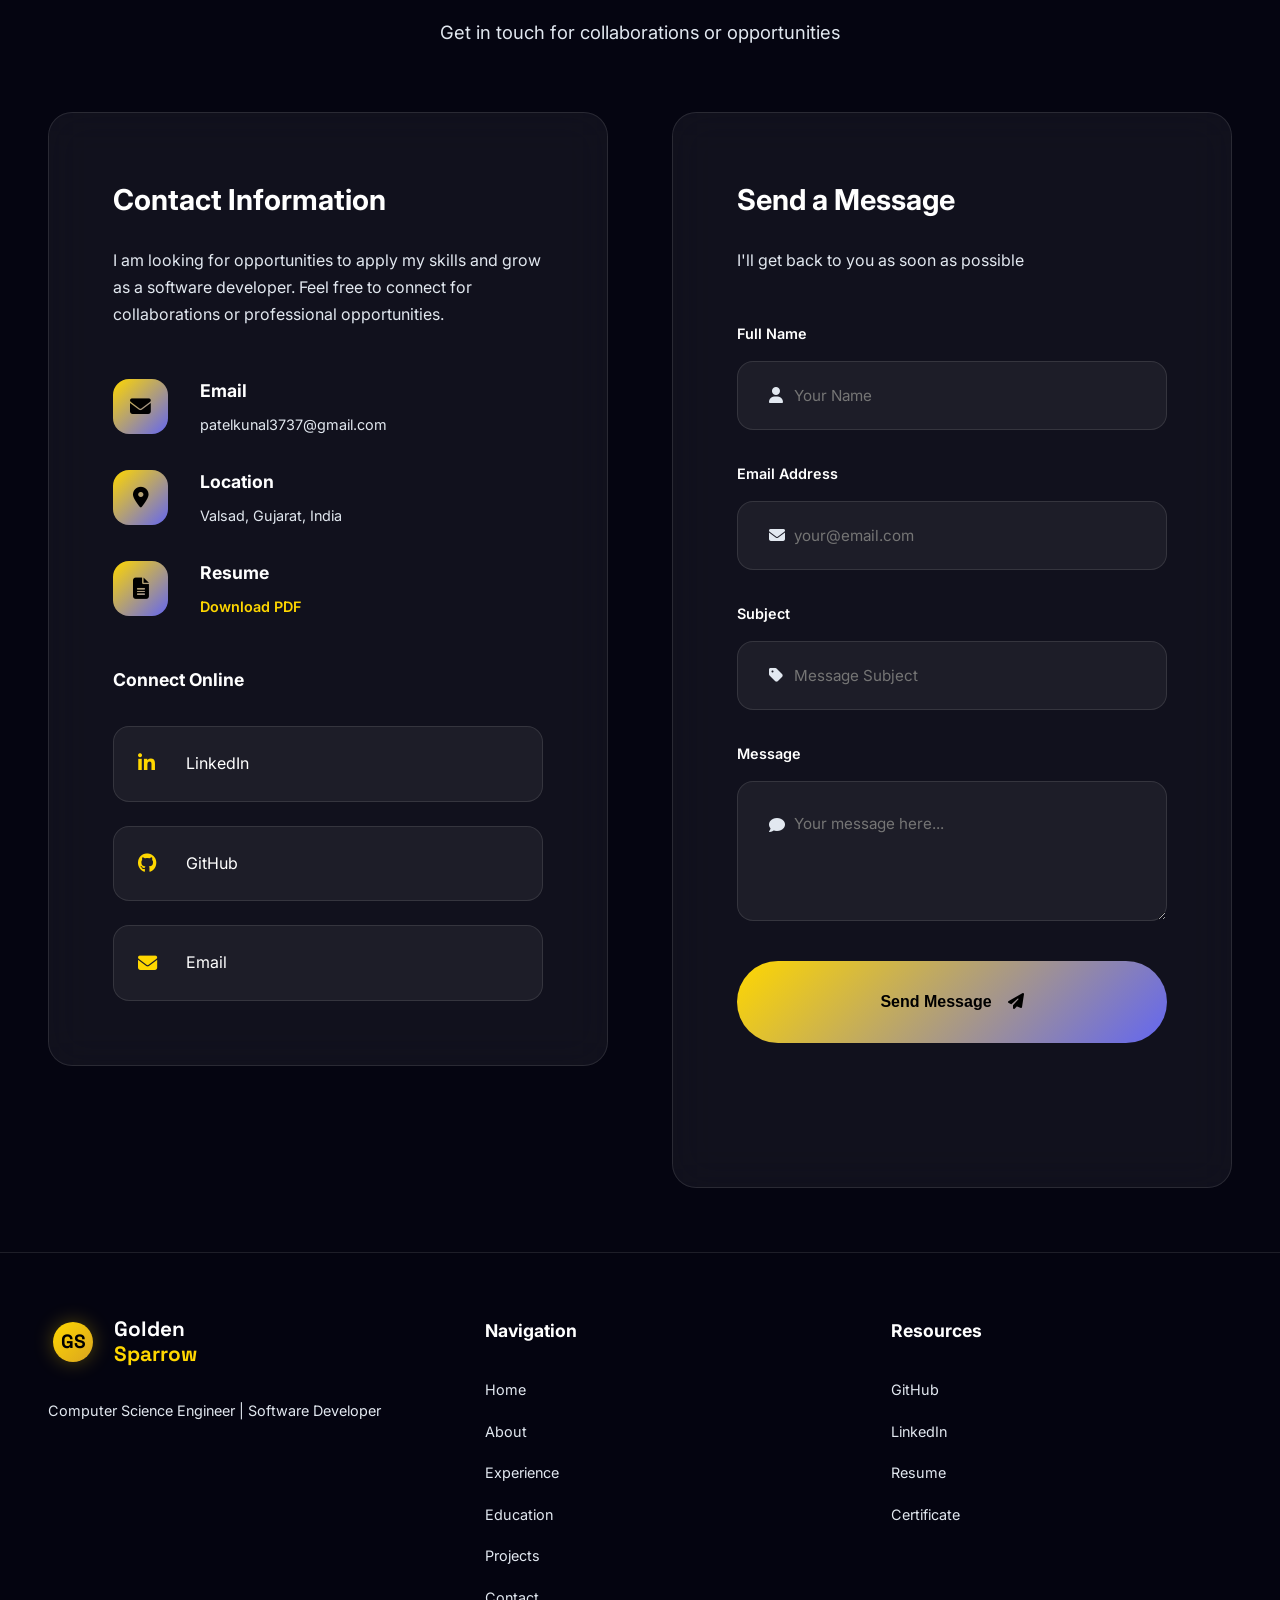
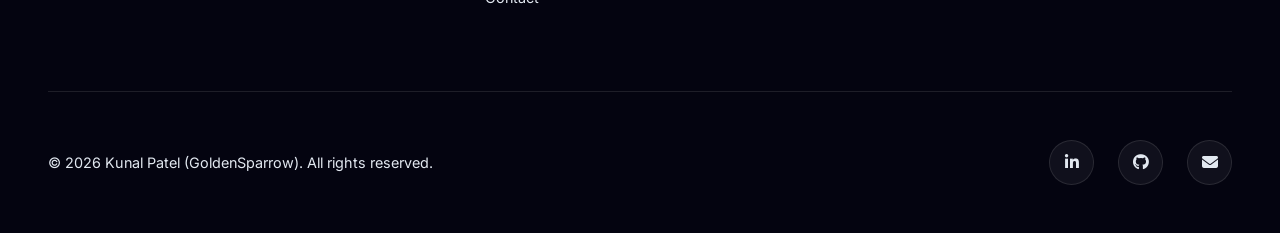
==== commit a207ef67: "Update index.html" ====
--- a/Portfolio-1/index.html
+++ b/Portfolio-1/index.html
@@ -674,7 +674,7 @@
                                 <i class="fas fa-external-link-alt"></i>
                             </div>
                         </a>
-                        <a href="https://drive.google.com/file/d/1_V55lSB5n8sIynmM_DJ6qaWWmM7kdTMv/view?usp=sharing" target="_blank" class="certificate-card">
+                        <a href="https://drive.google.com/file/d/13vCpoz480IH90i89i2CwCXLfzfnnOImQ/view?usp=sharing" target="_blank" class="certificate-card">
 
                             <div class="certificate-icon">
                                 <i class="fas fa-certificate"></i>
@@ -688,7 +688,8 @@
                                 <i class="fas fa-external-link-alt"></i>
                             </div>
                         </a>
-                        <a href="https://drive.google.com/file/d/13vCpoz480IH90i89i2CwCXLfzfnnOImQ/view?usp=sharing" target="_blank" class="certificate-card">
+                        <a href="https://drive.google.com/file/d/1h9gfzfm8tkq8Avv1-hC62fMNULU_BeoD/view?usp=sharing" target="_blank" class="certificate-card">
+                           
 
                             <div class="certificate-icon">
                                 <i class="fas fa-certificate"></i>
@@ -702,9 +703,7 @@
                                 <i class="fas fa-external-link-alt"></i>
                             </div>
                         </a>
-                        <a href="https://drive.google.com/file/d/1h9gfzfm8tkq8Avv1-hC62fMNULU_BeoD/view?usp=sharing" target="_blank" class="certificate-card">
-
-                            
+                        <a href="https://drive.google.com/file/d/1wbHWVI8pYZc8U0RXGrlGCuy23TdHFP_N/view?usp=sharing" target="_blank" class="certificate-card">
                             <div class="certificate-icon">
                                 <i class="fas fa-certificate"></i>
                             </div>
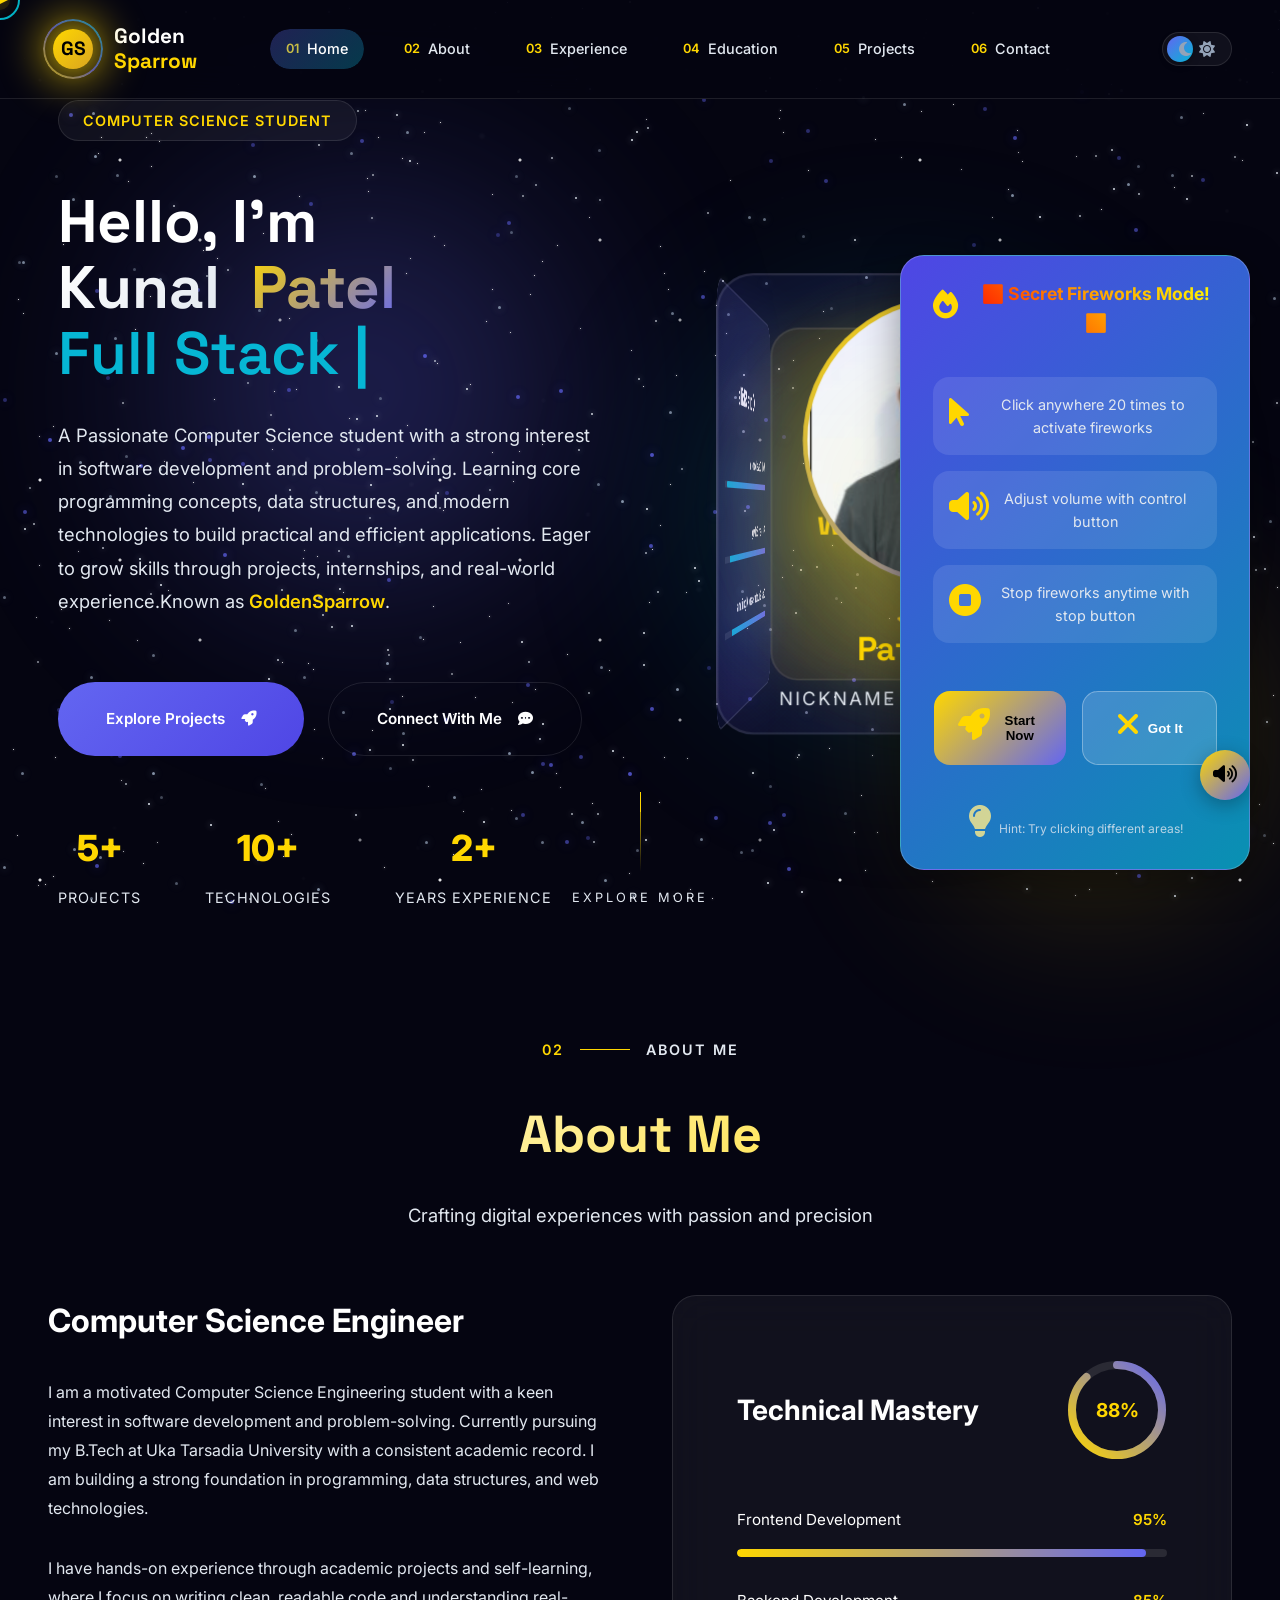
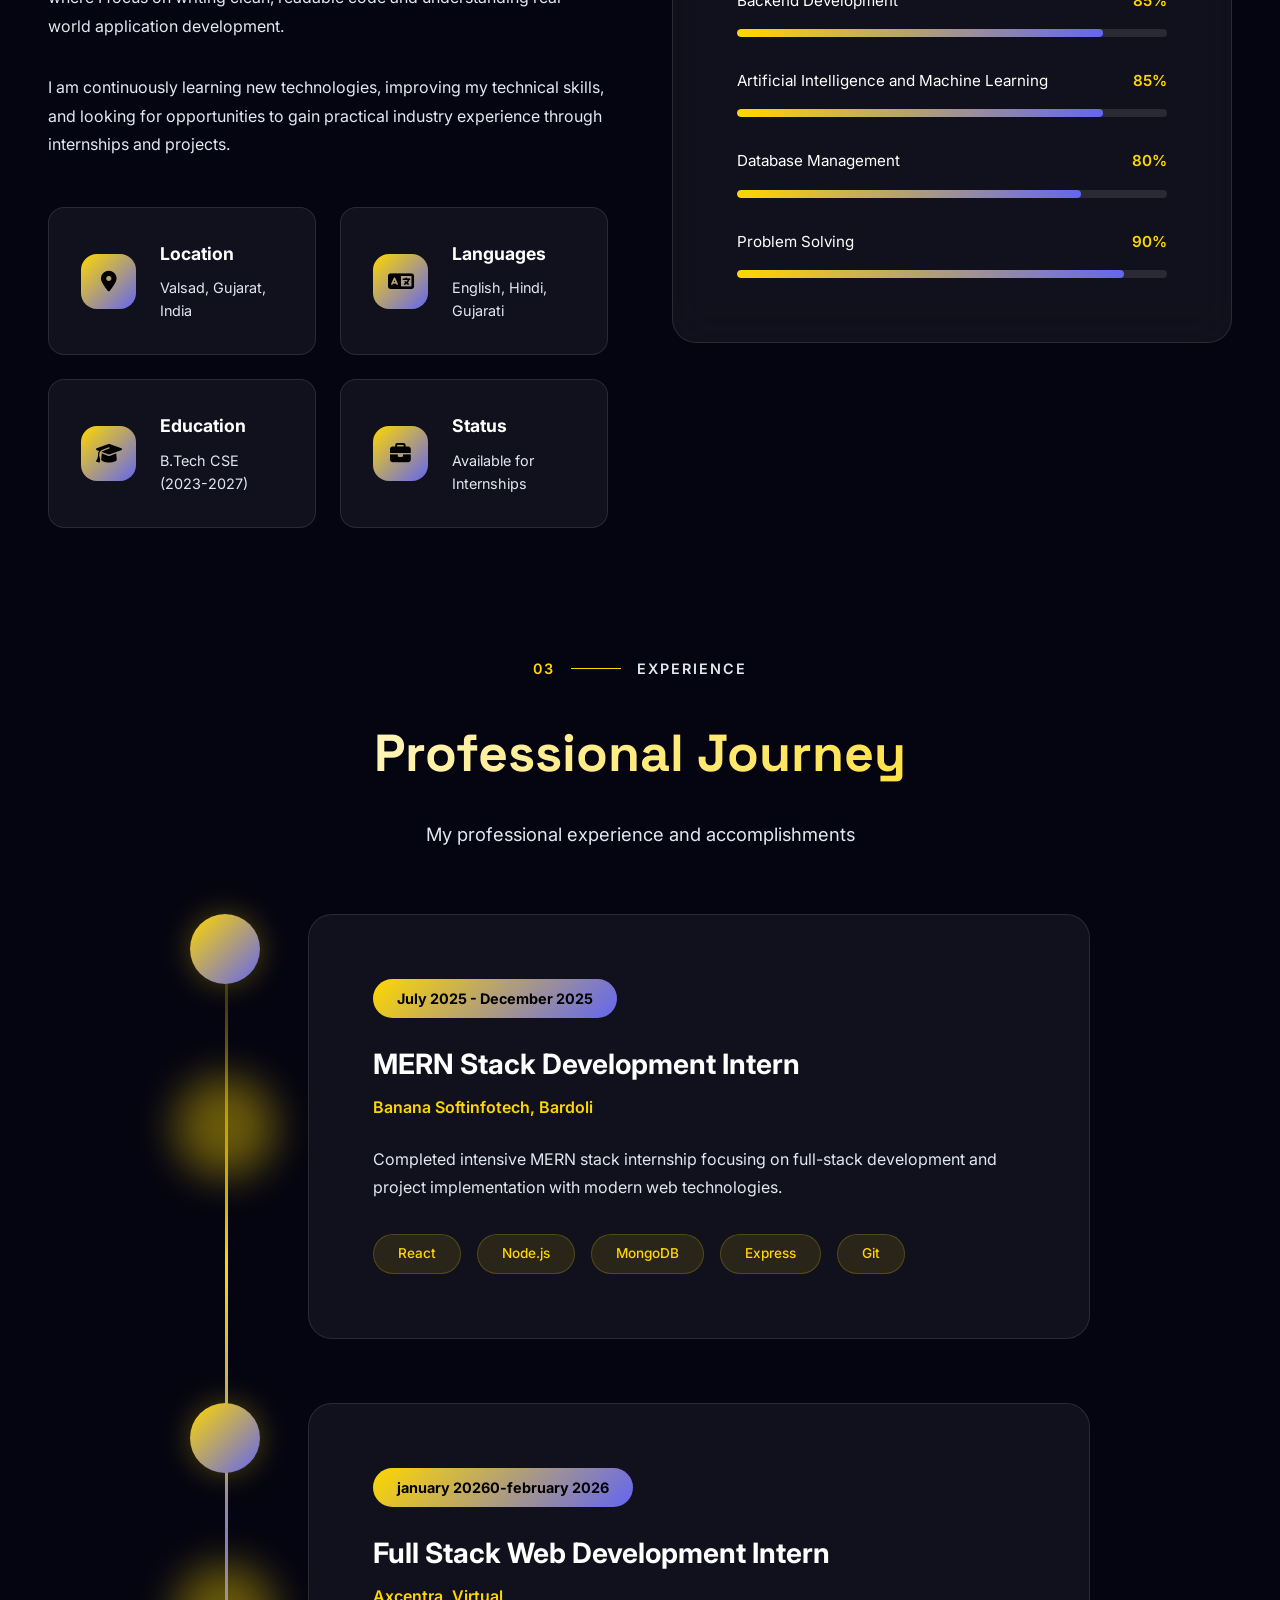
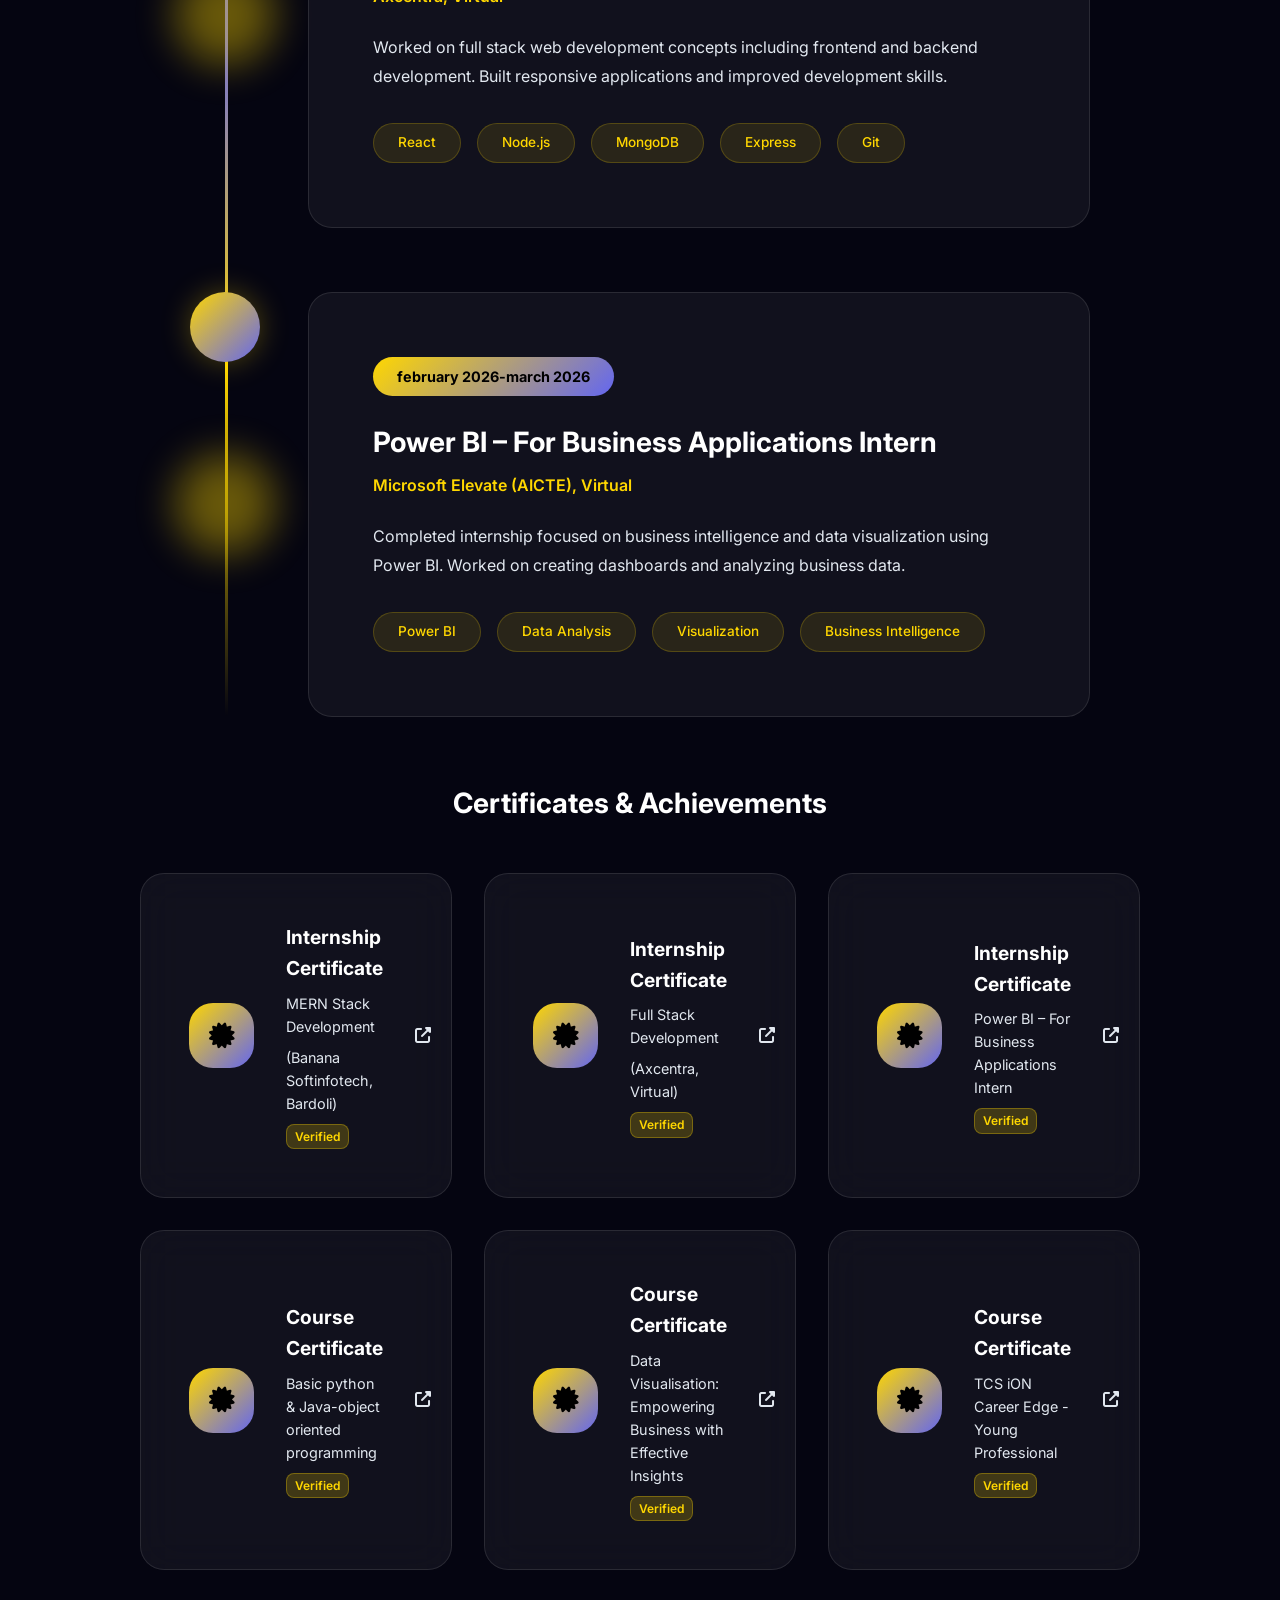
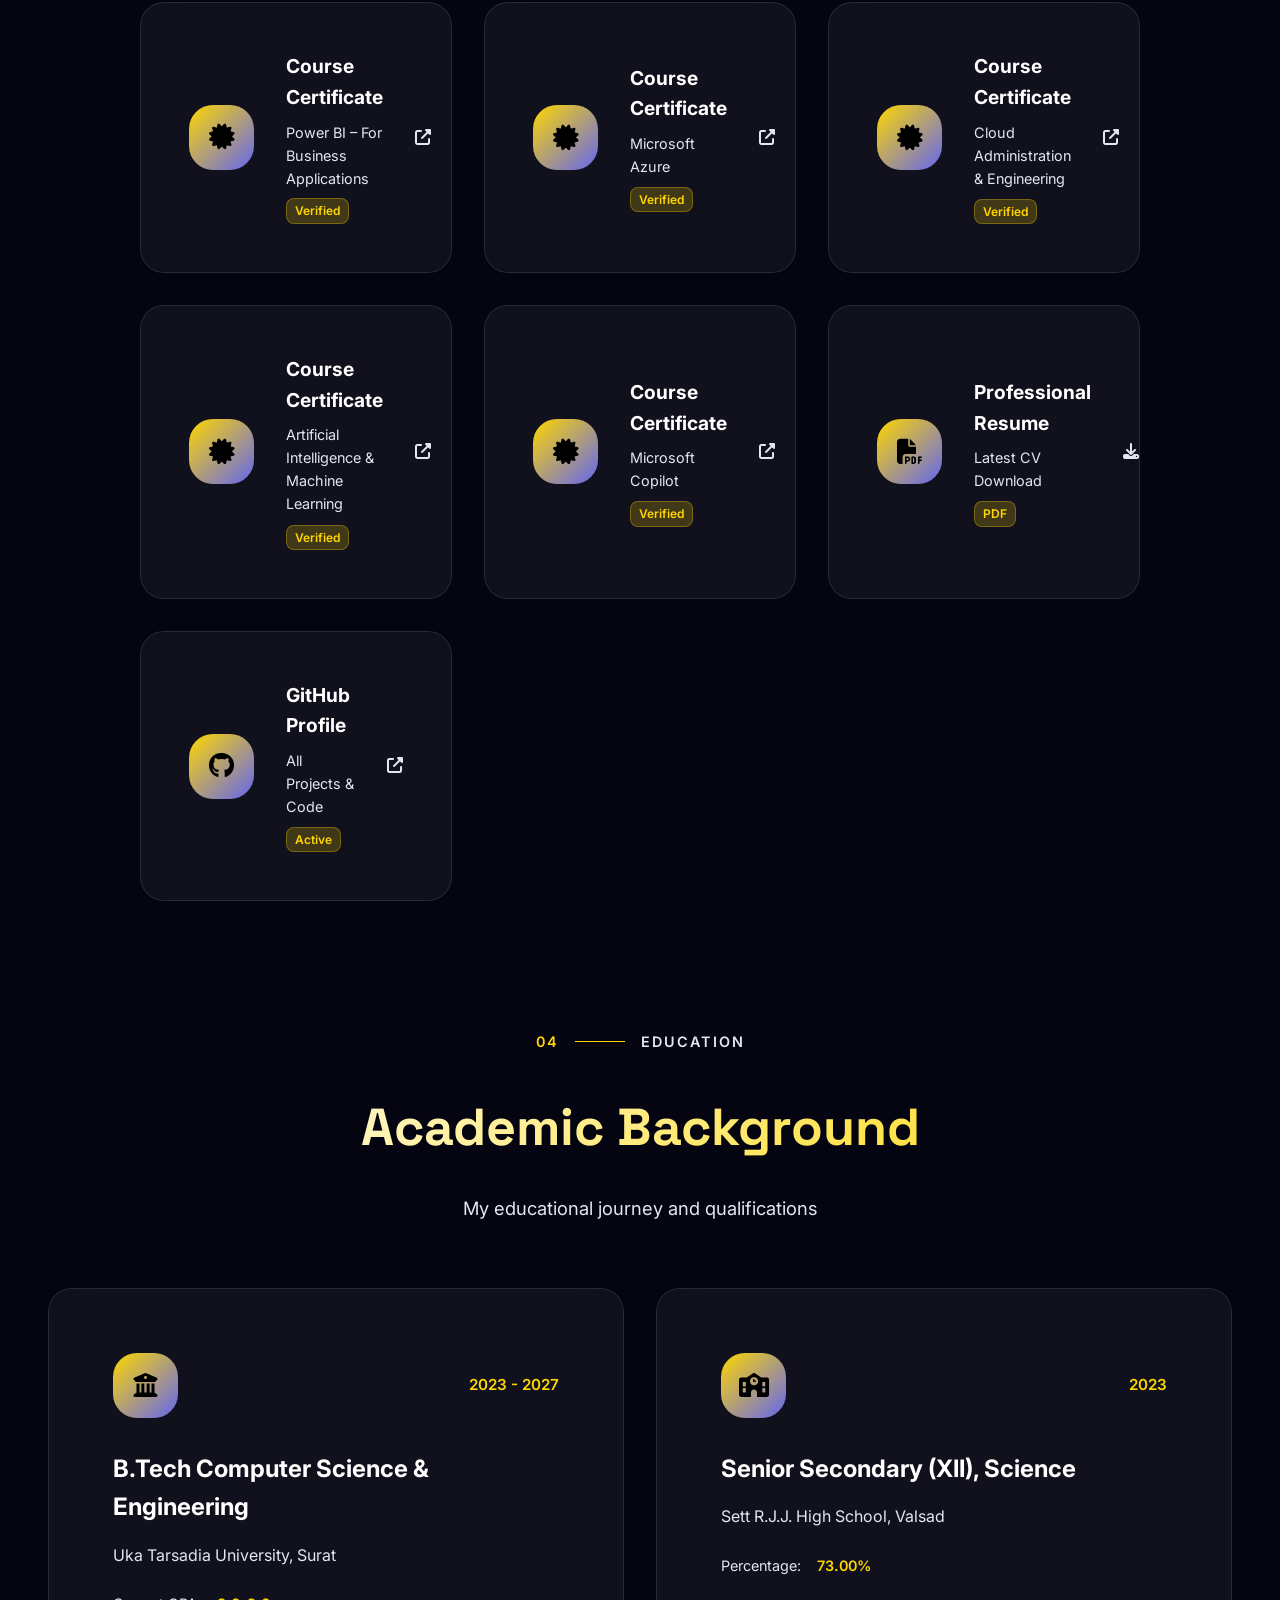
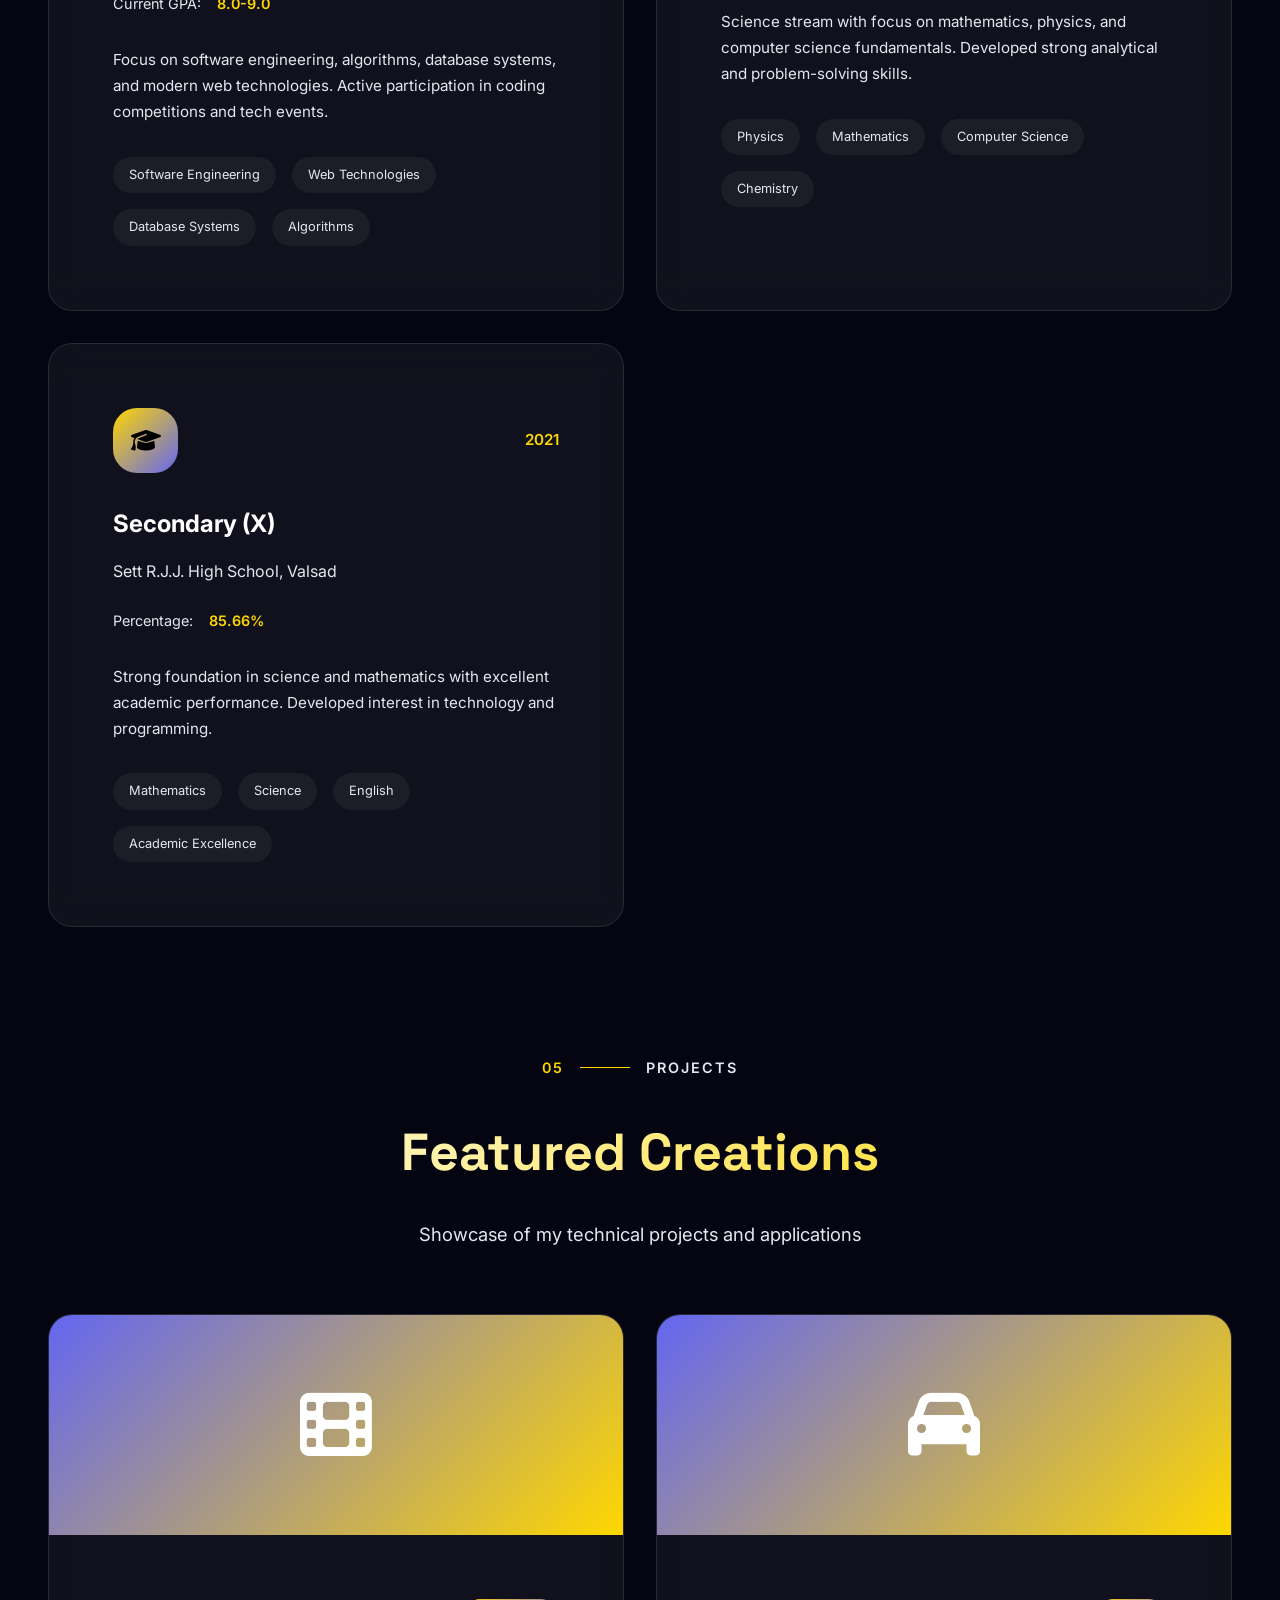
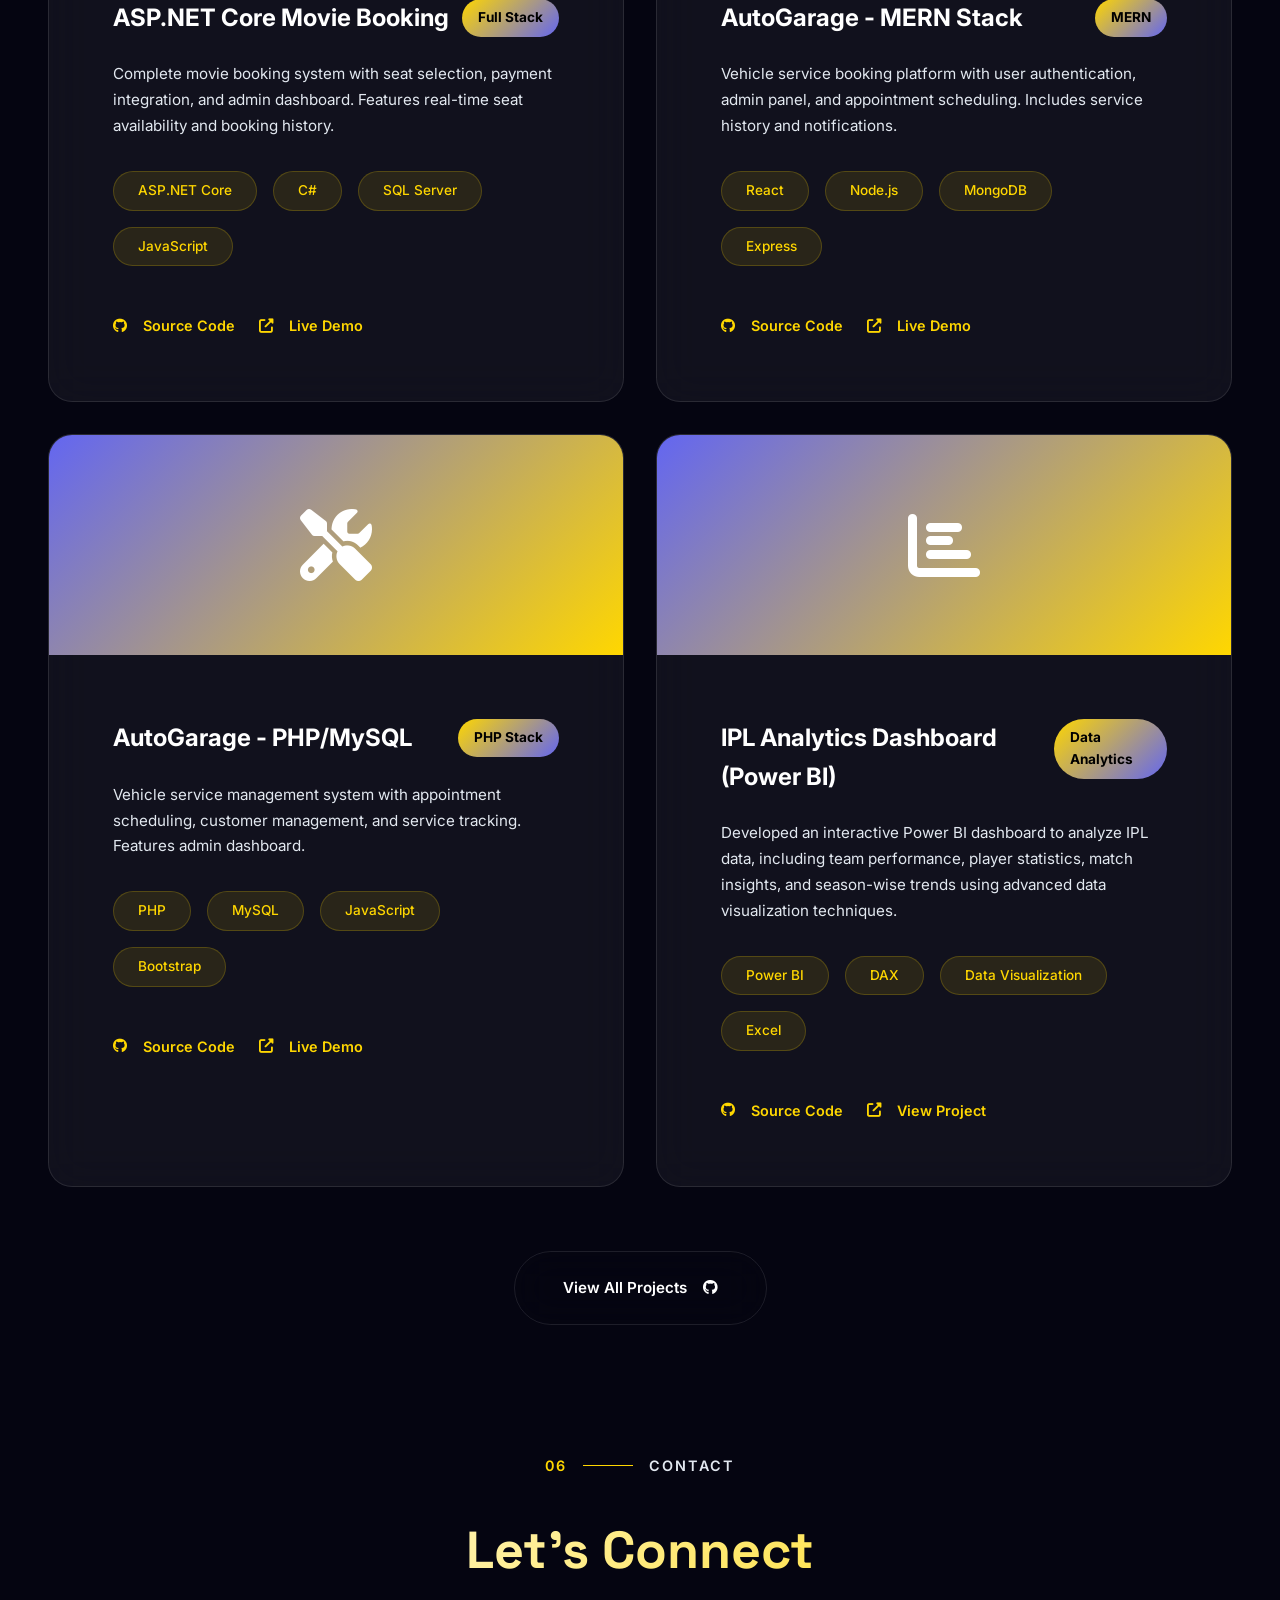
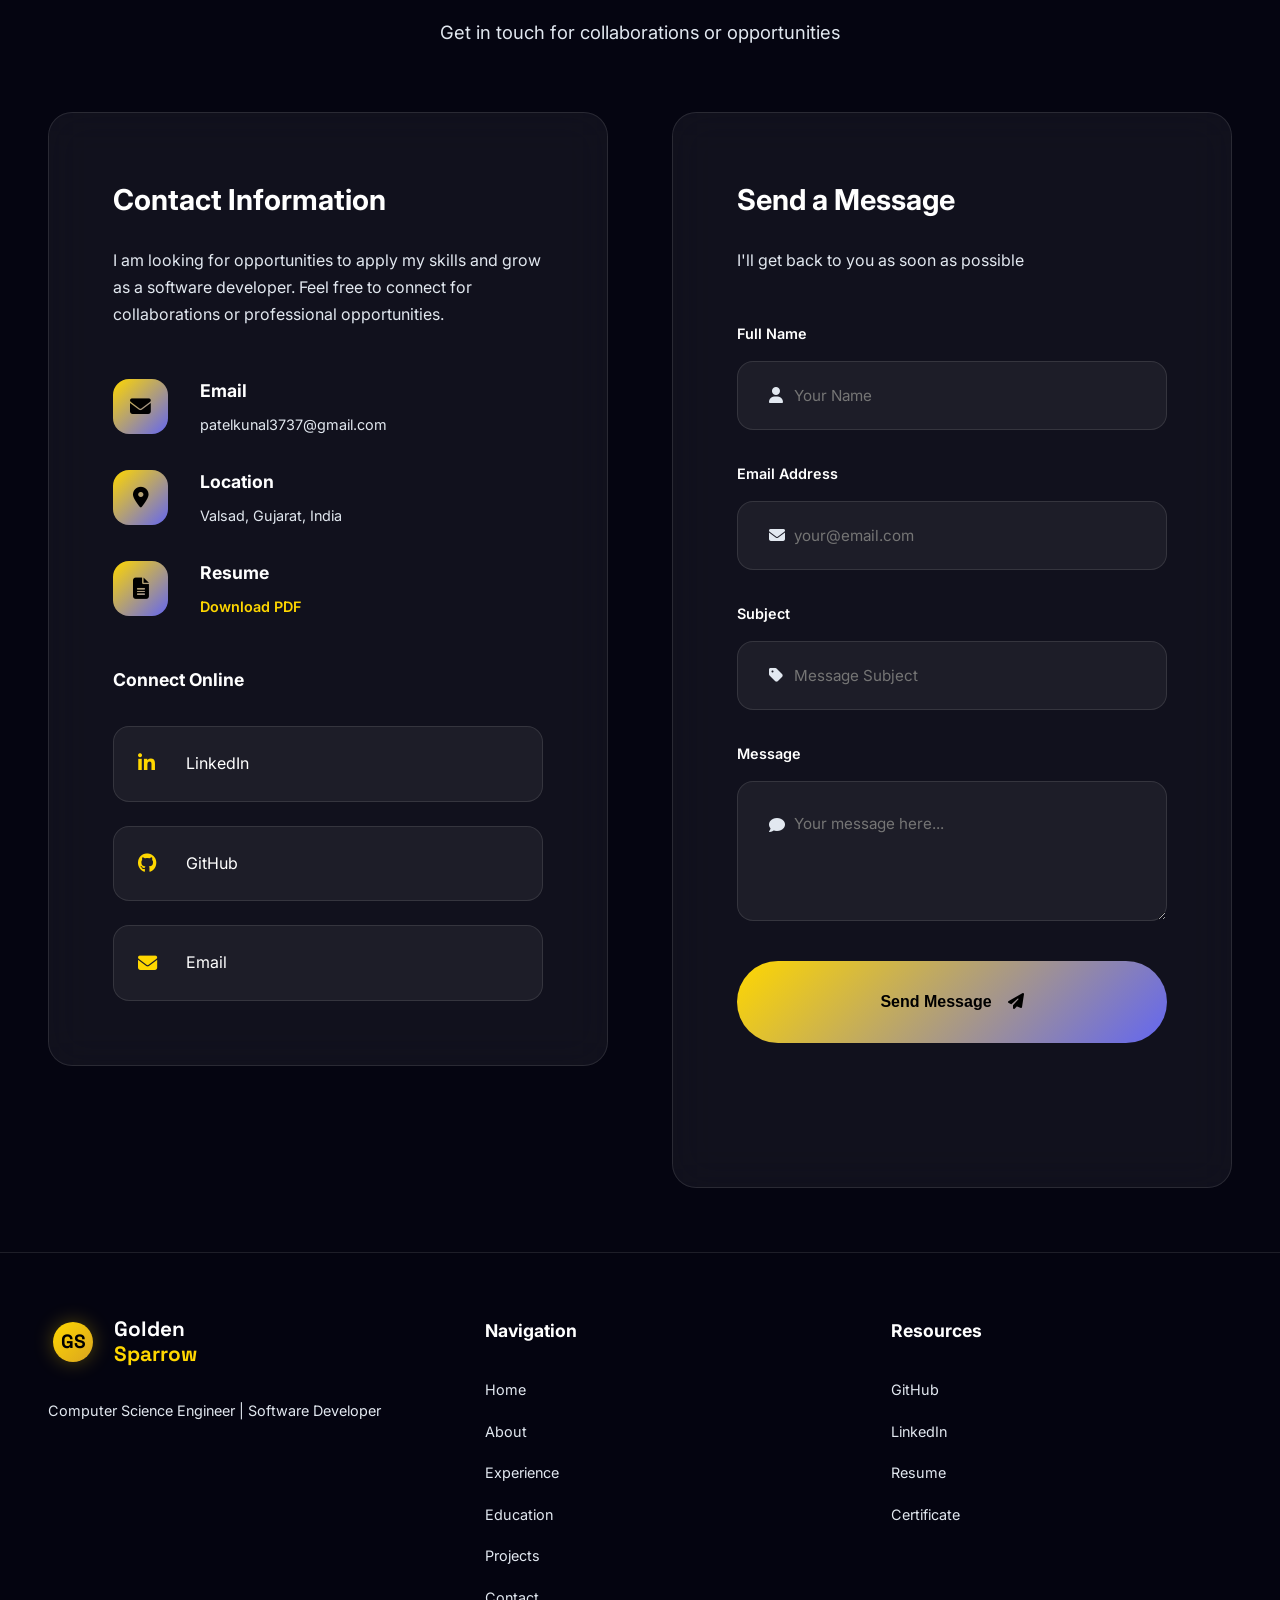
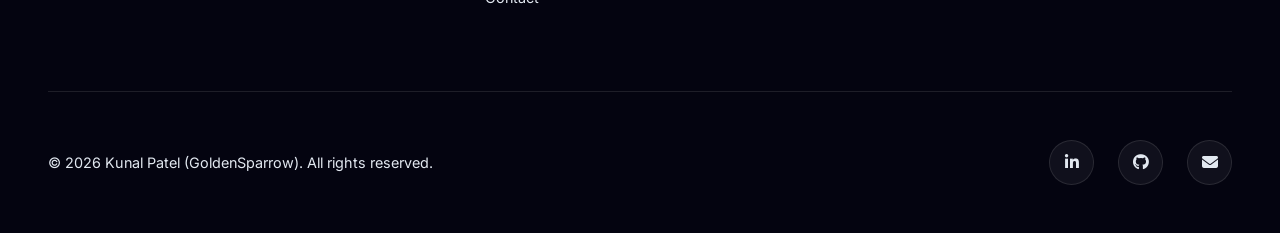
==== commit f7a216dc: "Update index.html" ====
--- a/Portfolio-1/index.html
+++ b/Portfolio-1/index.html
@@ -661,7 +661,7 @@
                                 <i class="fas fa-external-link-alt"></i>
                             </div>
                         </a>
-                        <a href="https://drive.google.com/file/d/1wbHWVI8pYZc8U0RXGrlGCuy23TdHFP_N/view?usp=sharing" target="_blank" class="certificate-card">
+                        <a href="https://drive.google.com/file/d/1_V55lSB5n8sIynmM_DJ6qaWWmM7kdTMv/view?usp=drive_link" target="_blank" class="certificate-card">
                             <div class="certificate-icon">
                                 <i class="fas fa-certificate"></i>
                             </div>
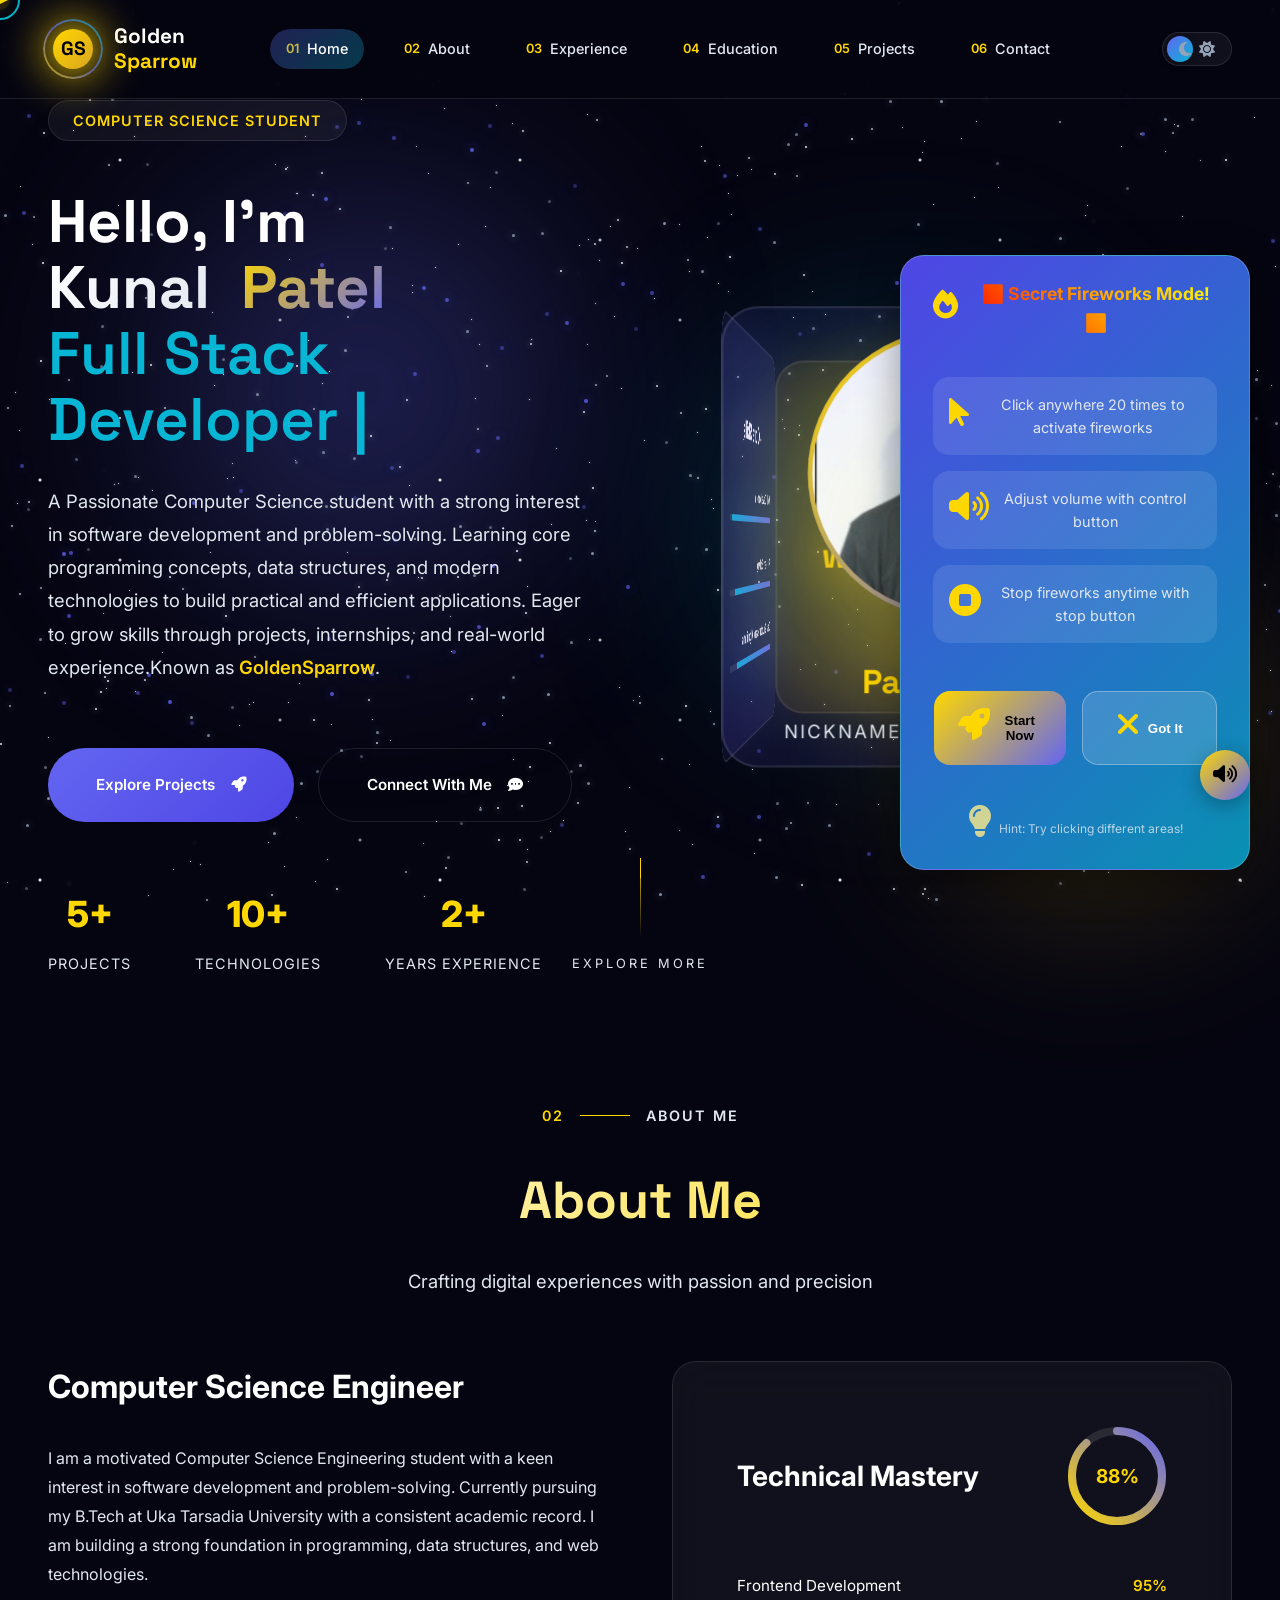
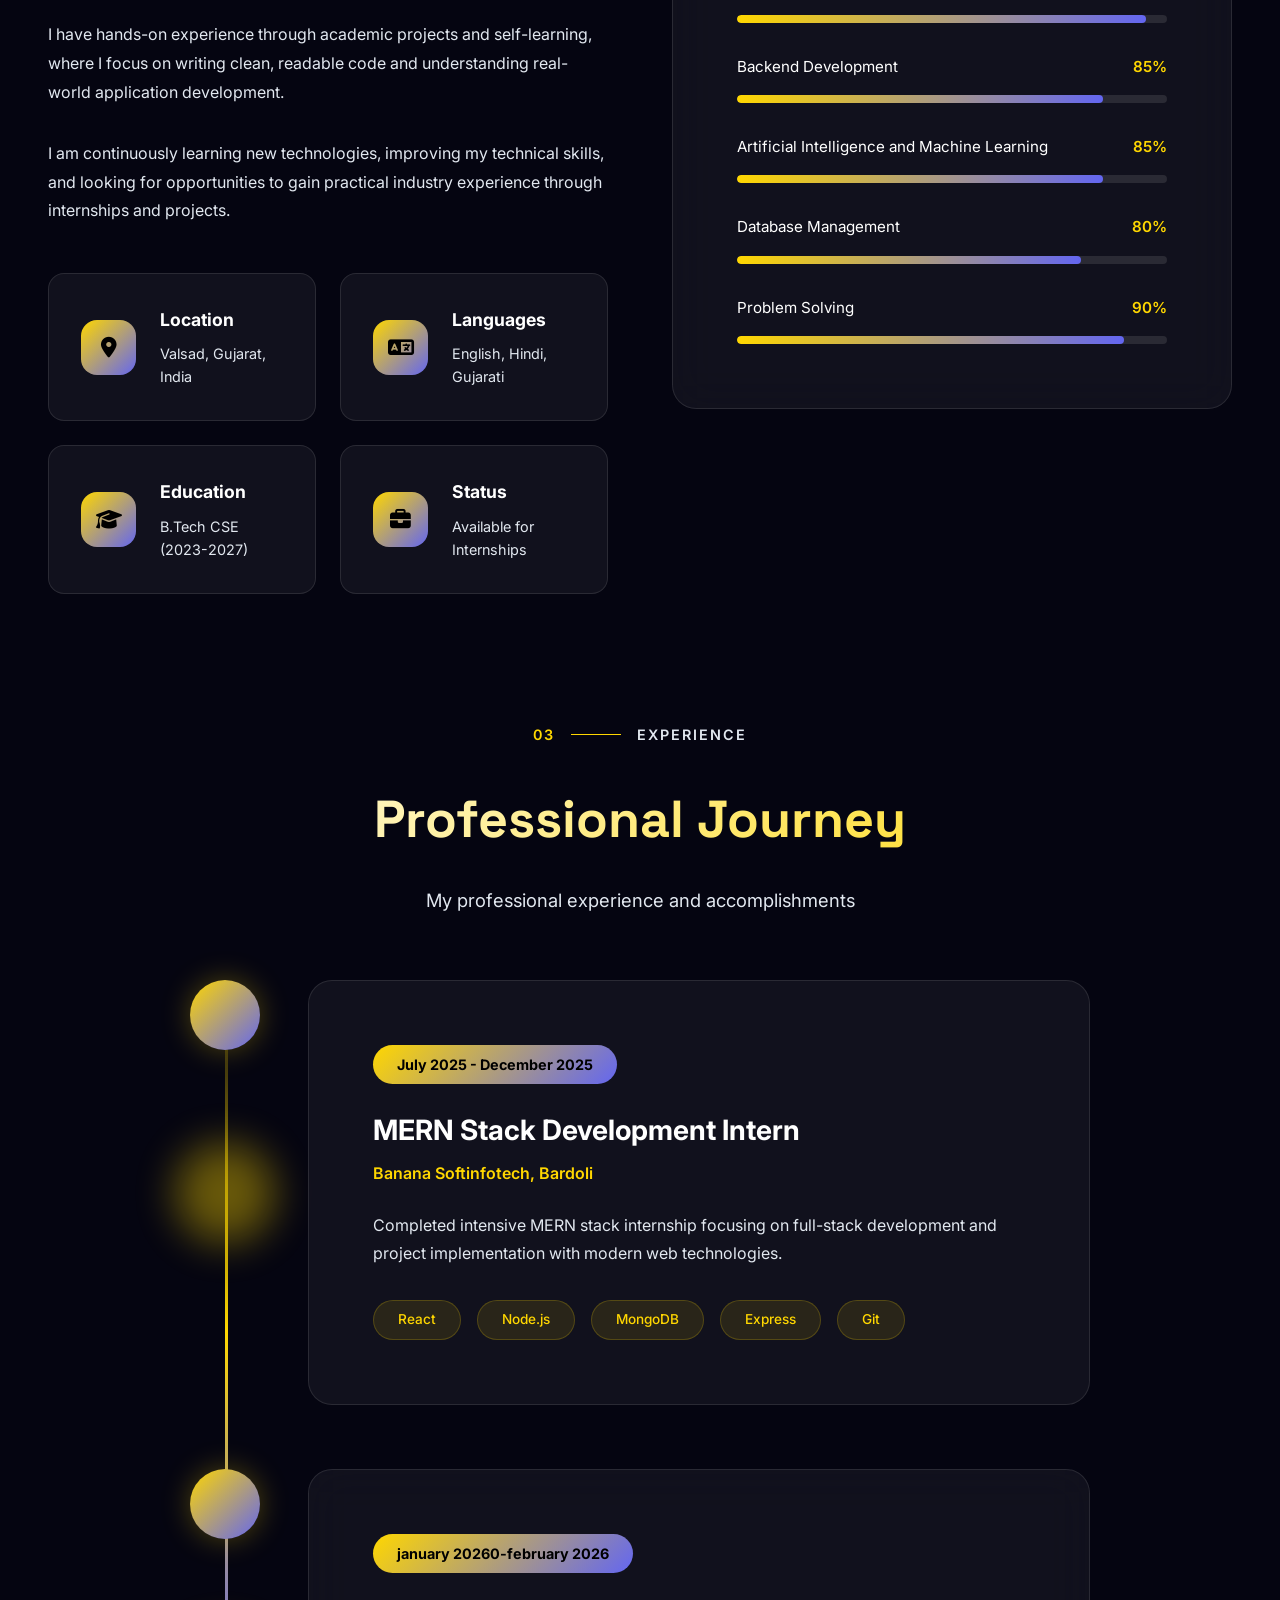
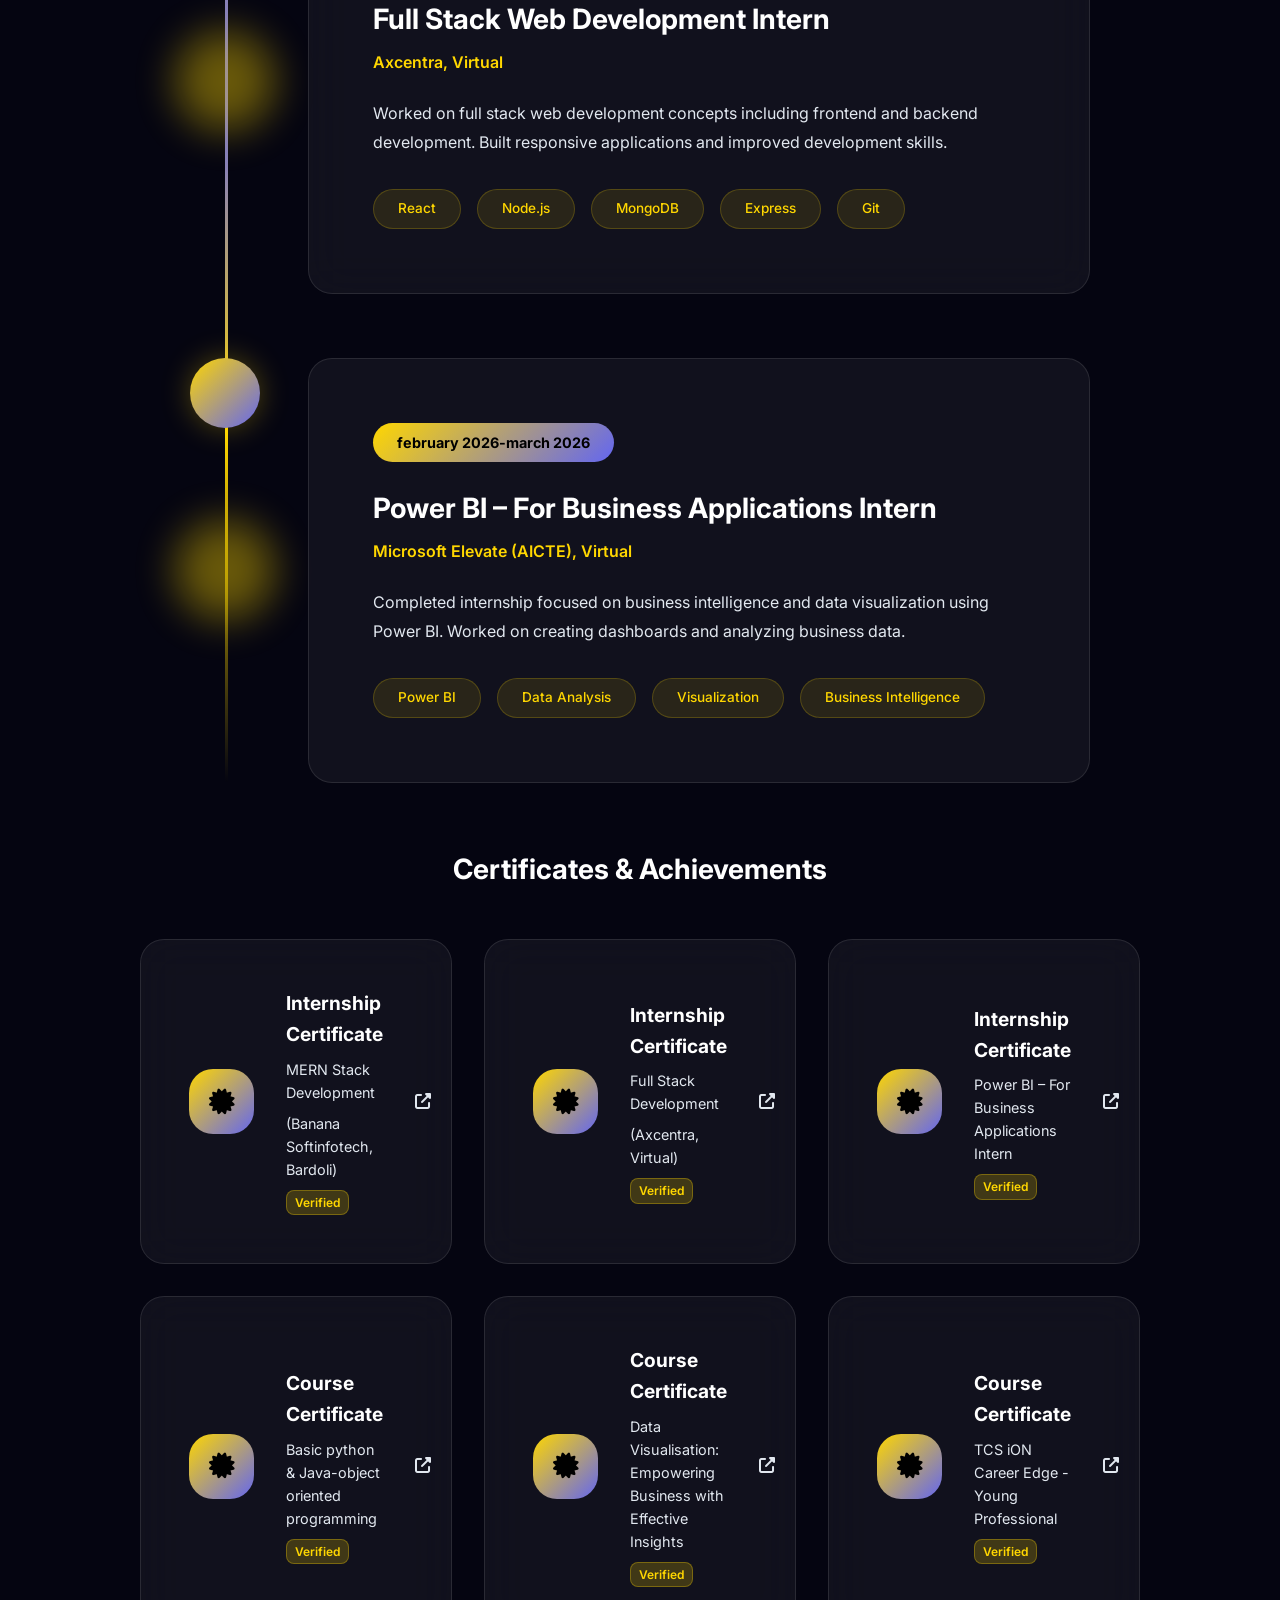
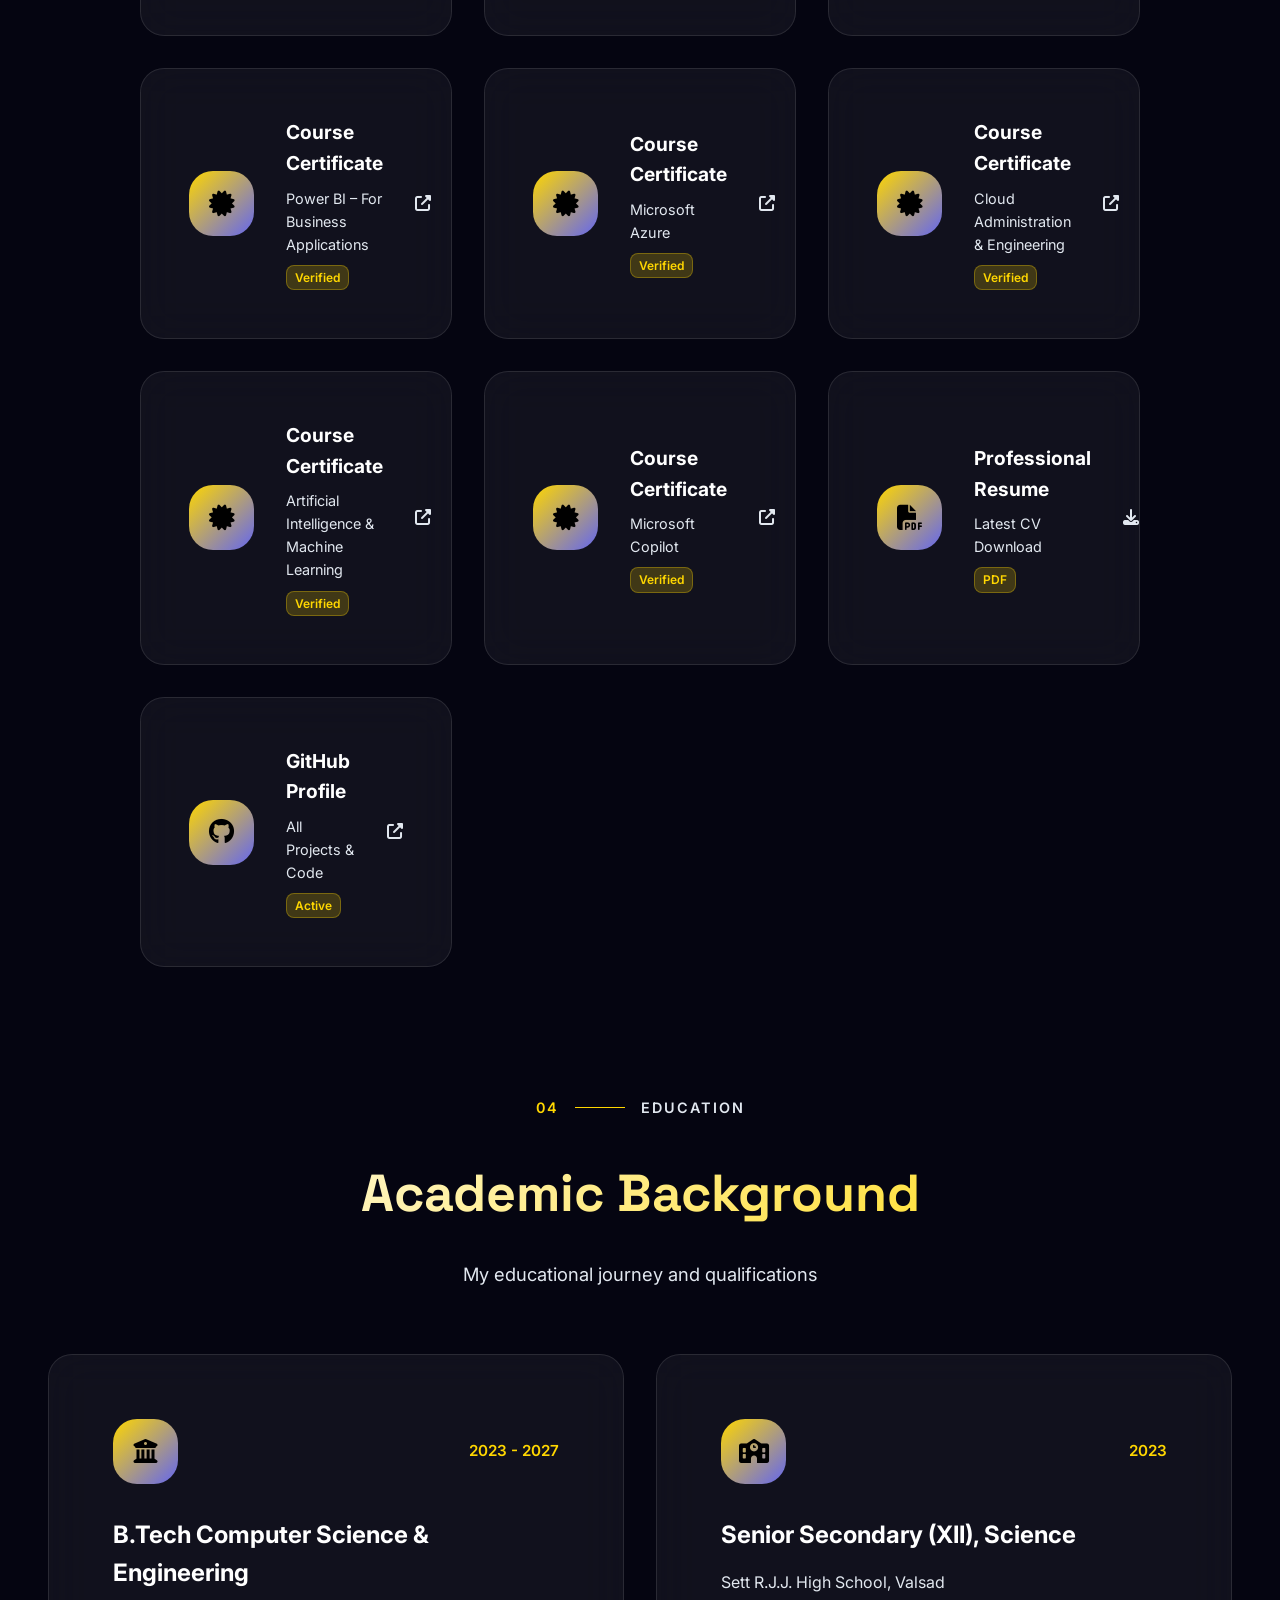
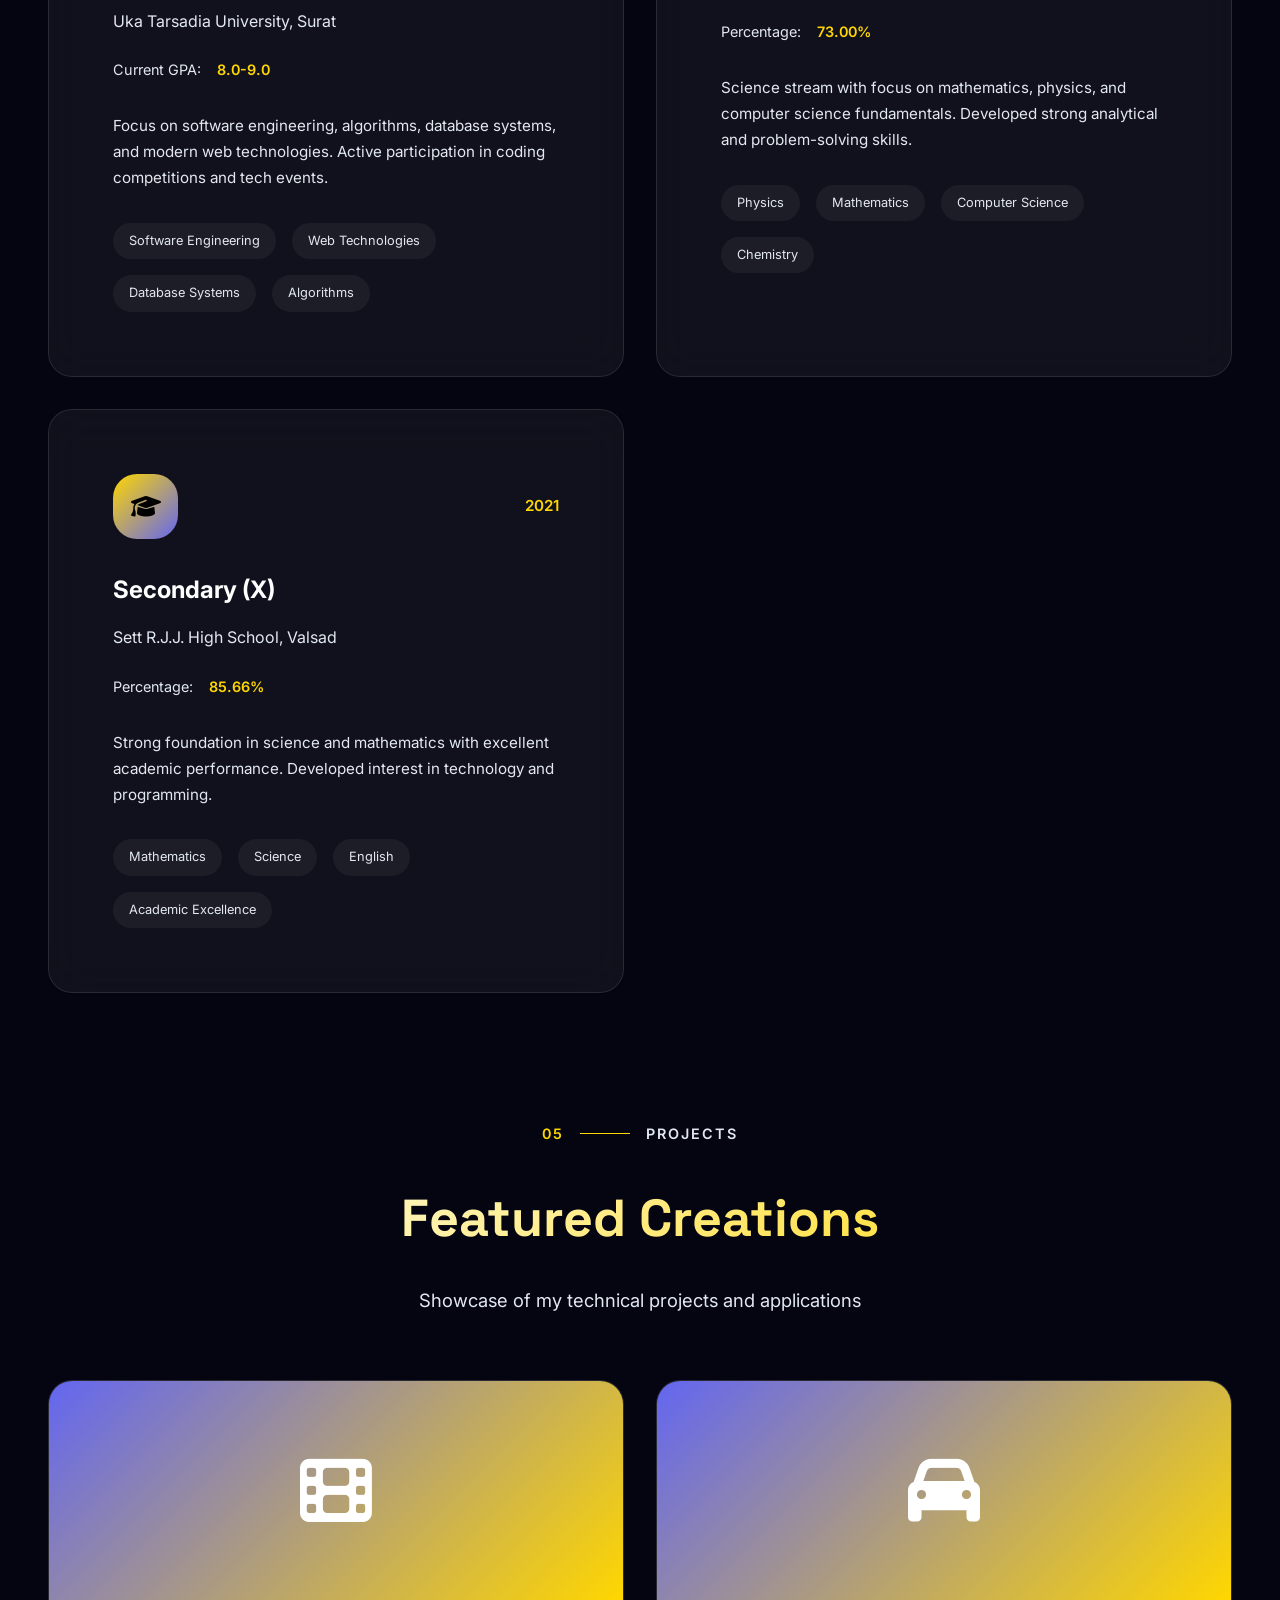
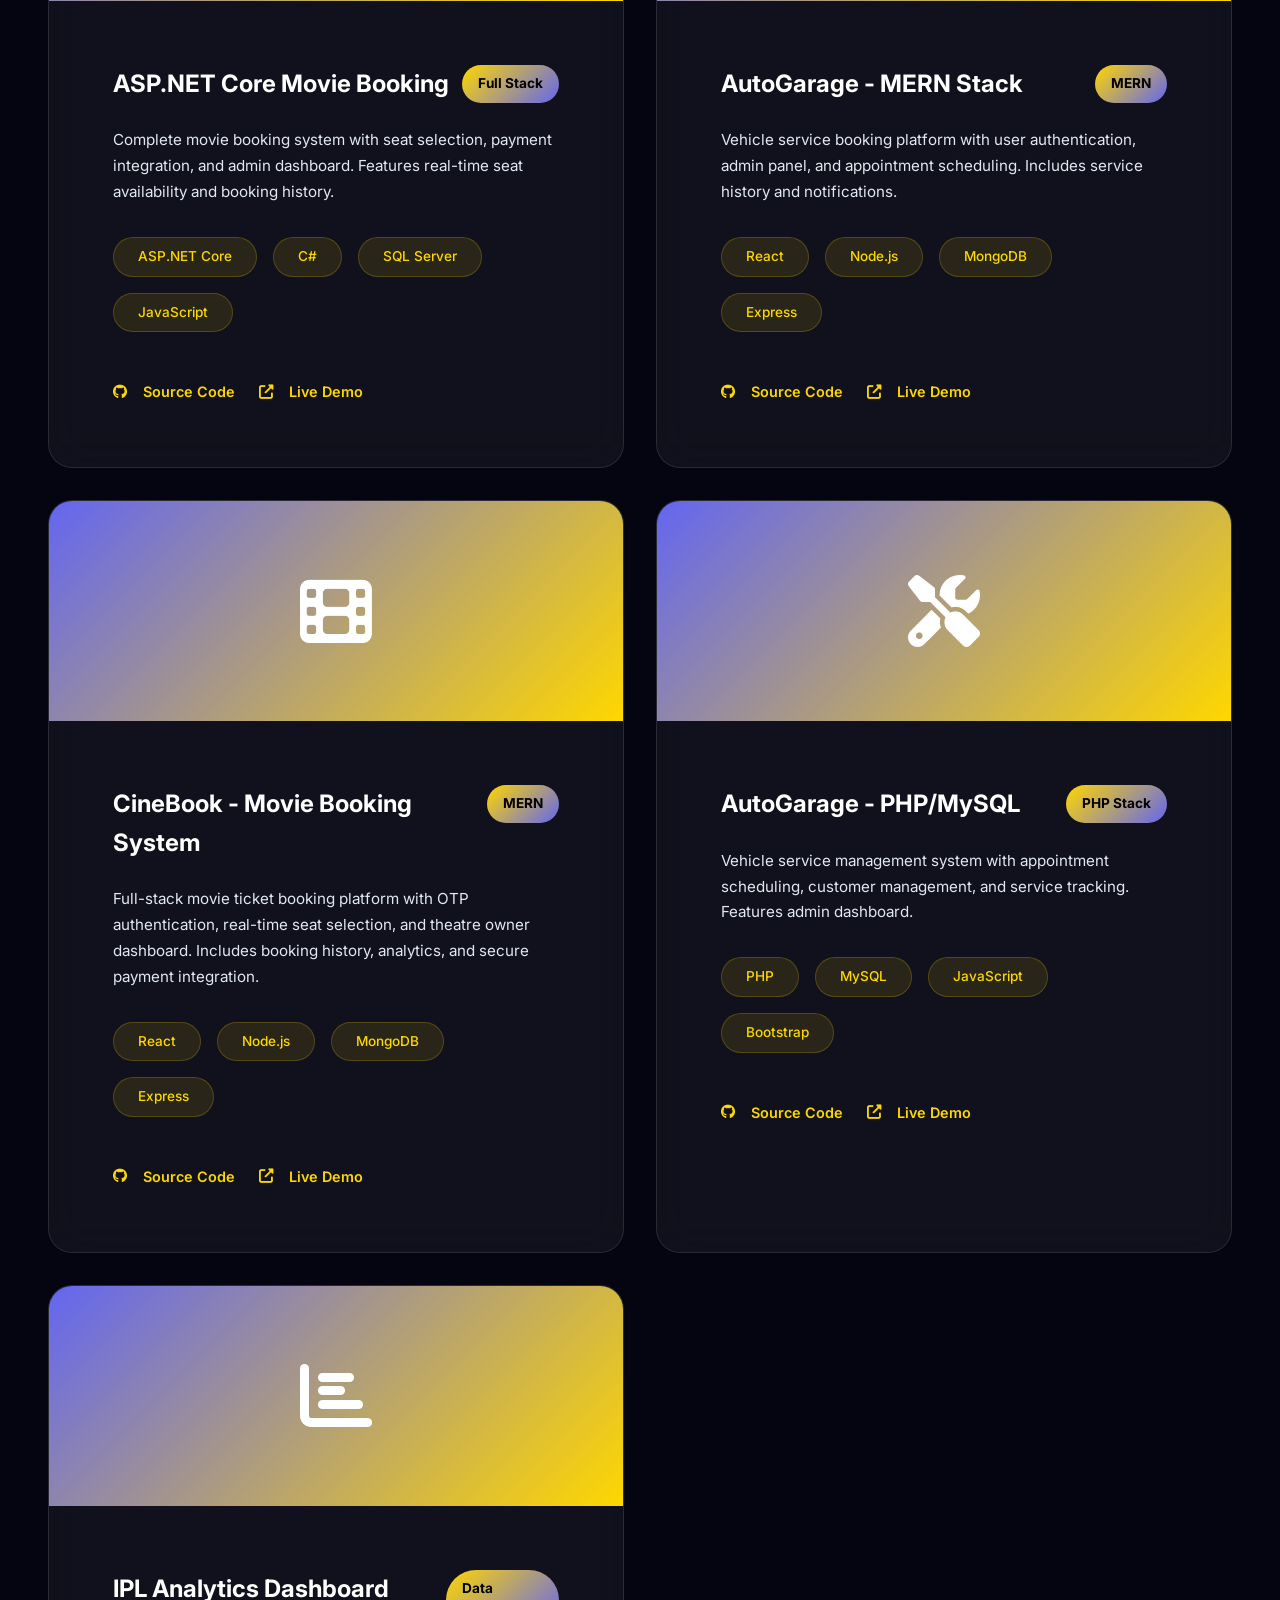
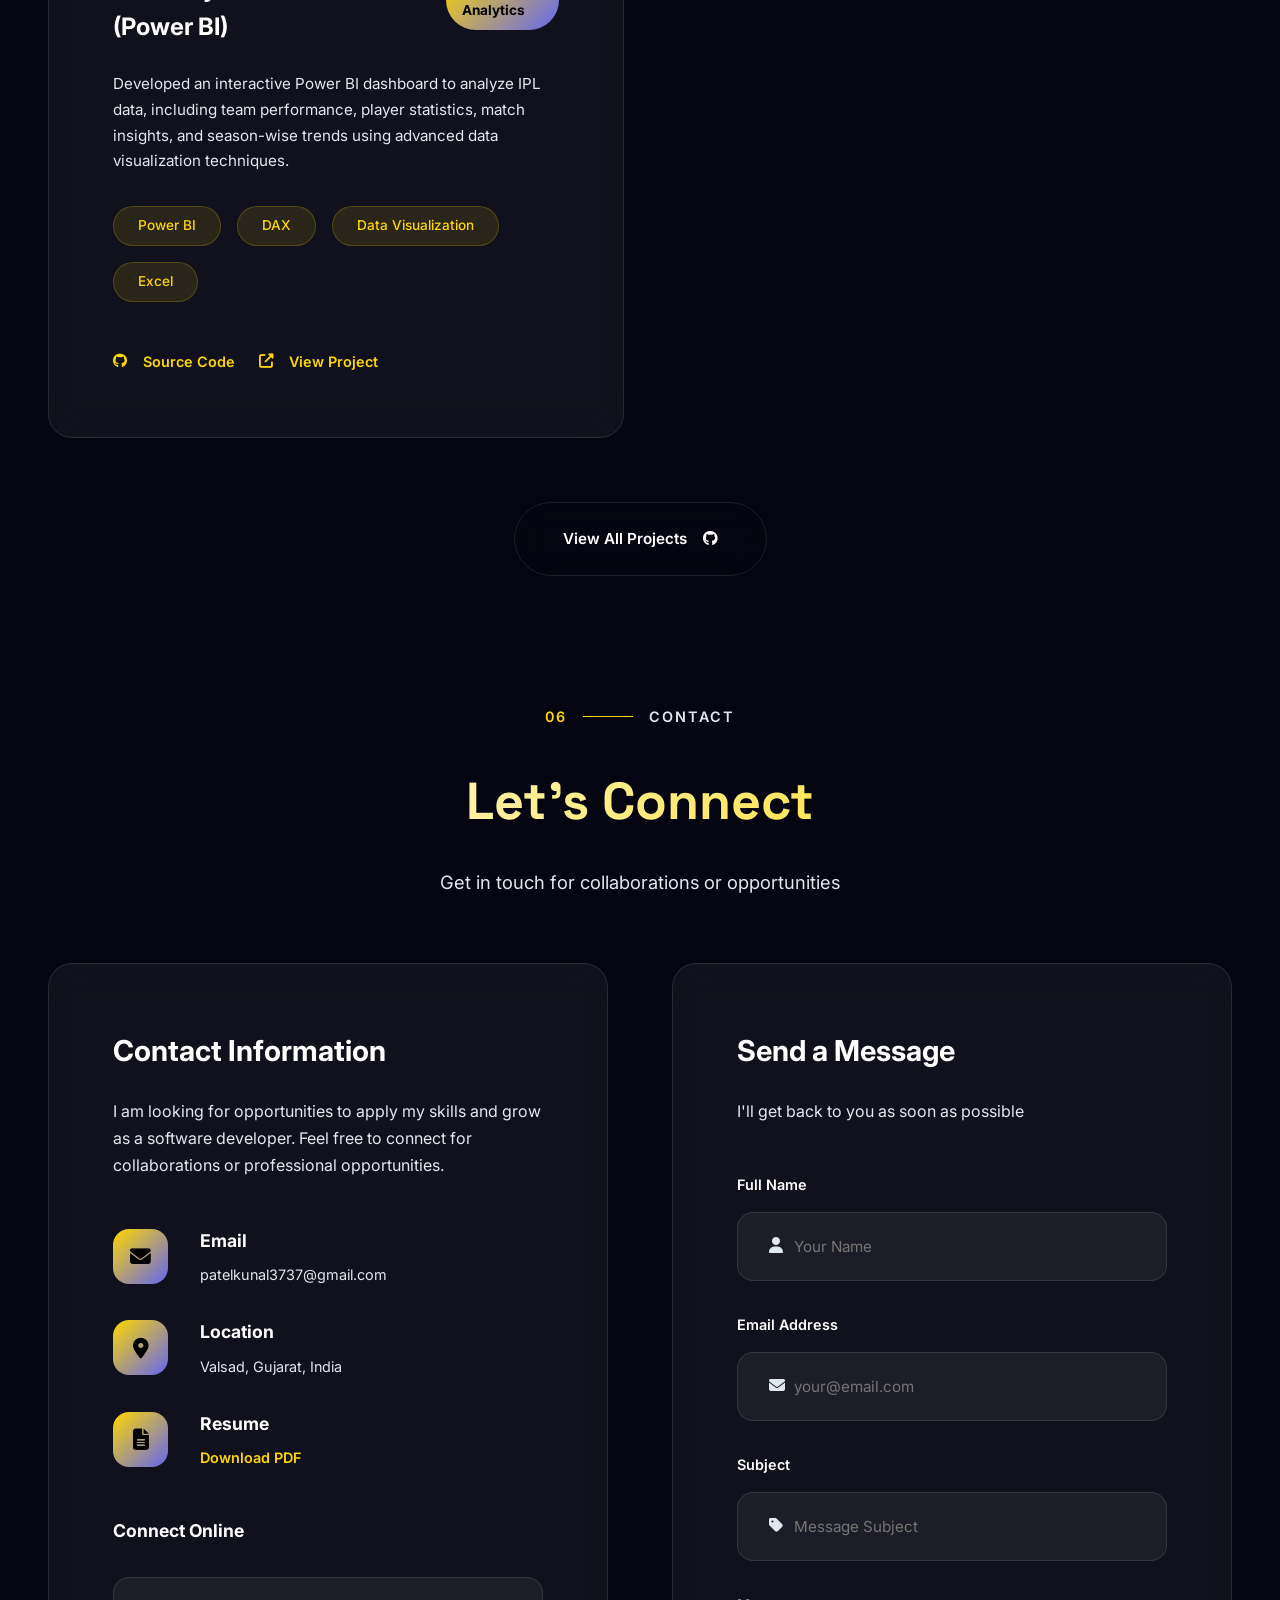
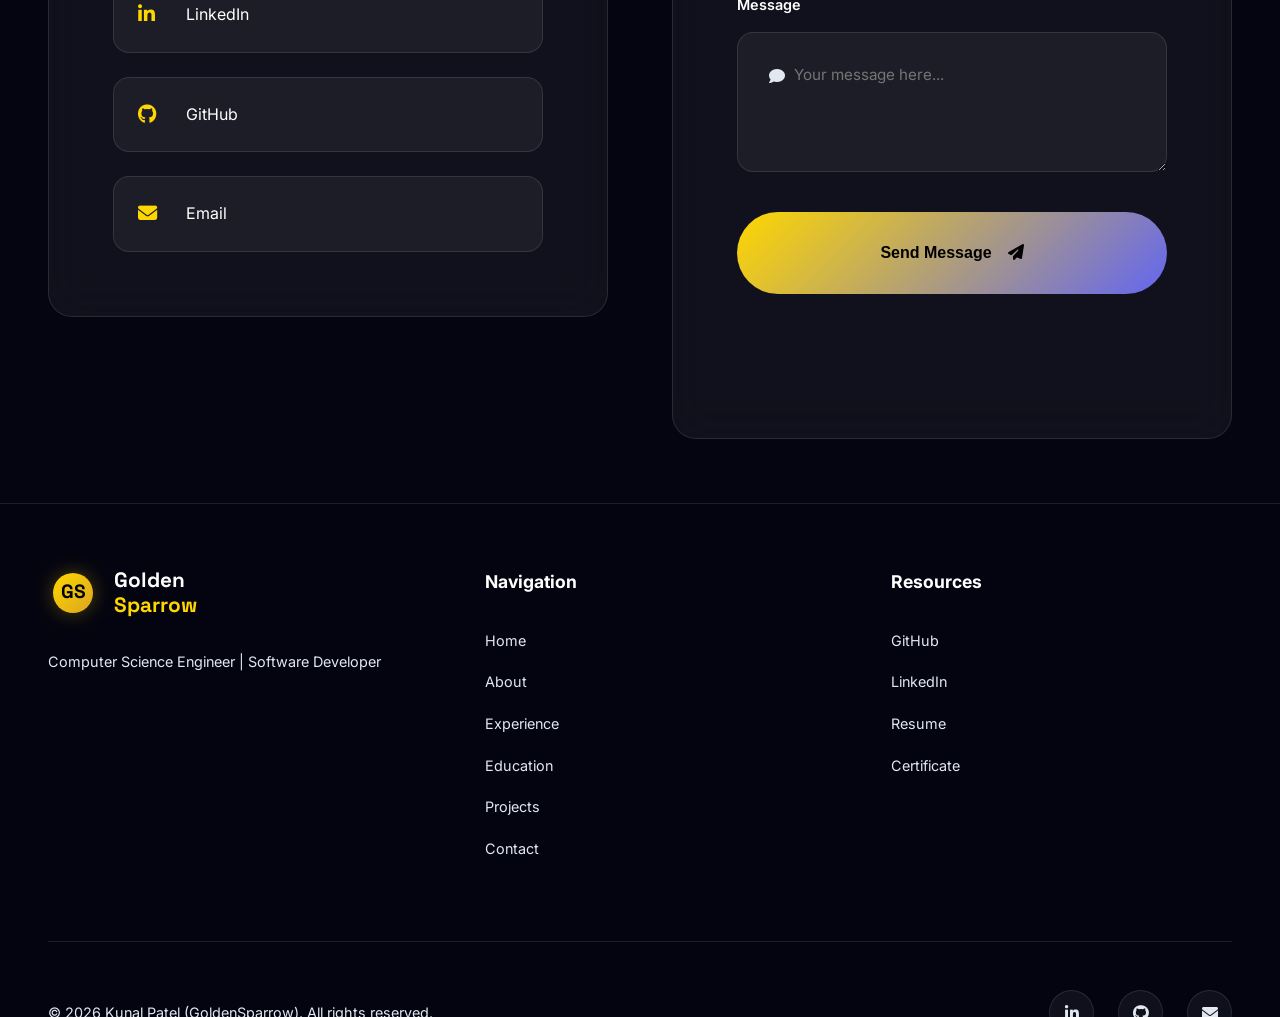
==== commit 2fb66846: "Update index.html" ====
--- a/Portfolio-1/index.html
+++ b/Portfolio-1/index.html
@@ -978,6 +978,51 @@
                         </div>
                     </div>
 
+
+
+                    <div class="project-card">
+    <div class="project-visual">
+        <div class="project-image">
+            <i class="fas fa-film"></i>
+        </div>
+        <div class="project-overlay">
+            <span>View Project</span>
+        </div>
+    </div>
+
+    <div class="project-details">
+        <div class="project-header">
+            <h3 class="project-title">CineBook - Movie Booking System</h3>
+            <span class="project-badge">MERN</span>
+        </div>
+
+        <p class="project-description">
+            Full-stack movie ticket booking platform with OTP authentication, real-time seat selection, and theatre owner dashboard. Includes booking history, analytics, and secure payment integration.
+        </p>
+
+        <div class="project-technologies">
+            <span class="tech-pill">React</span>
+            <span class="tech-pill">Node.js</span>
+            <span class="tech-pill">MongoDB</span>
+            <span class="tech-pill">Express</span>
+        </div>
+
+        <div class="project-links">
+            <a href="https://github.com/kunal37x37/movie-booking-system-mern" target="_blank" class="project-link">
+                <i class="fab fa-github"></i>
+                <span>Source Code</span>
+            </a>
+
+            <a href="#" class="project-link">
+                <i class="fas fa-external-link-alt"></i>
+                <span>Live Demo</span>
+            </a>
+        </div>
+    </div>
+</div>
+
+                    
+
                     <div class="project-card">
                         <div class="project-visual">
                             <div class="project-image">
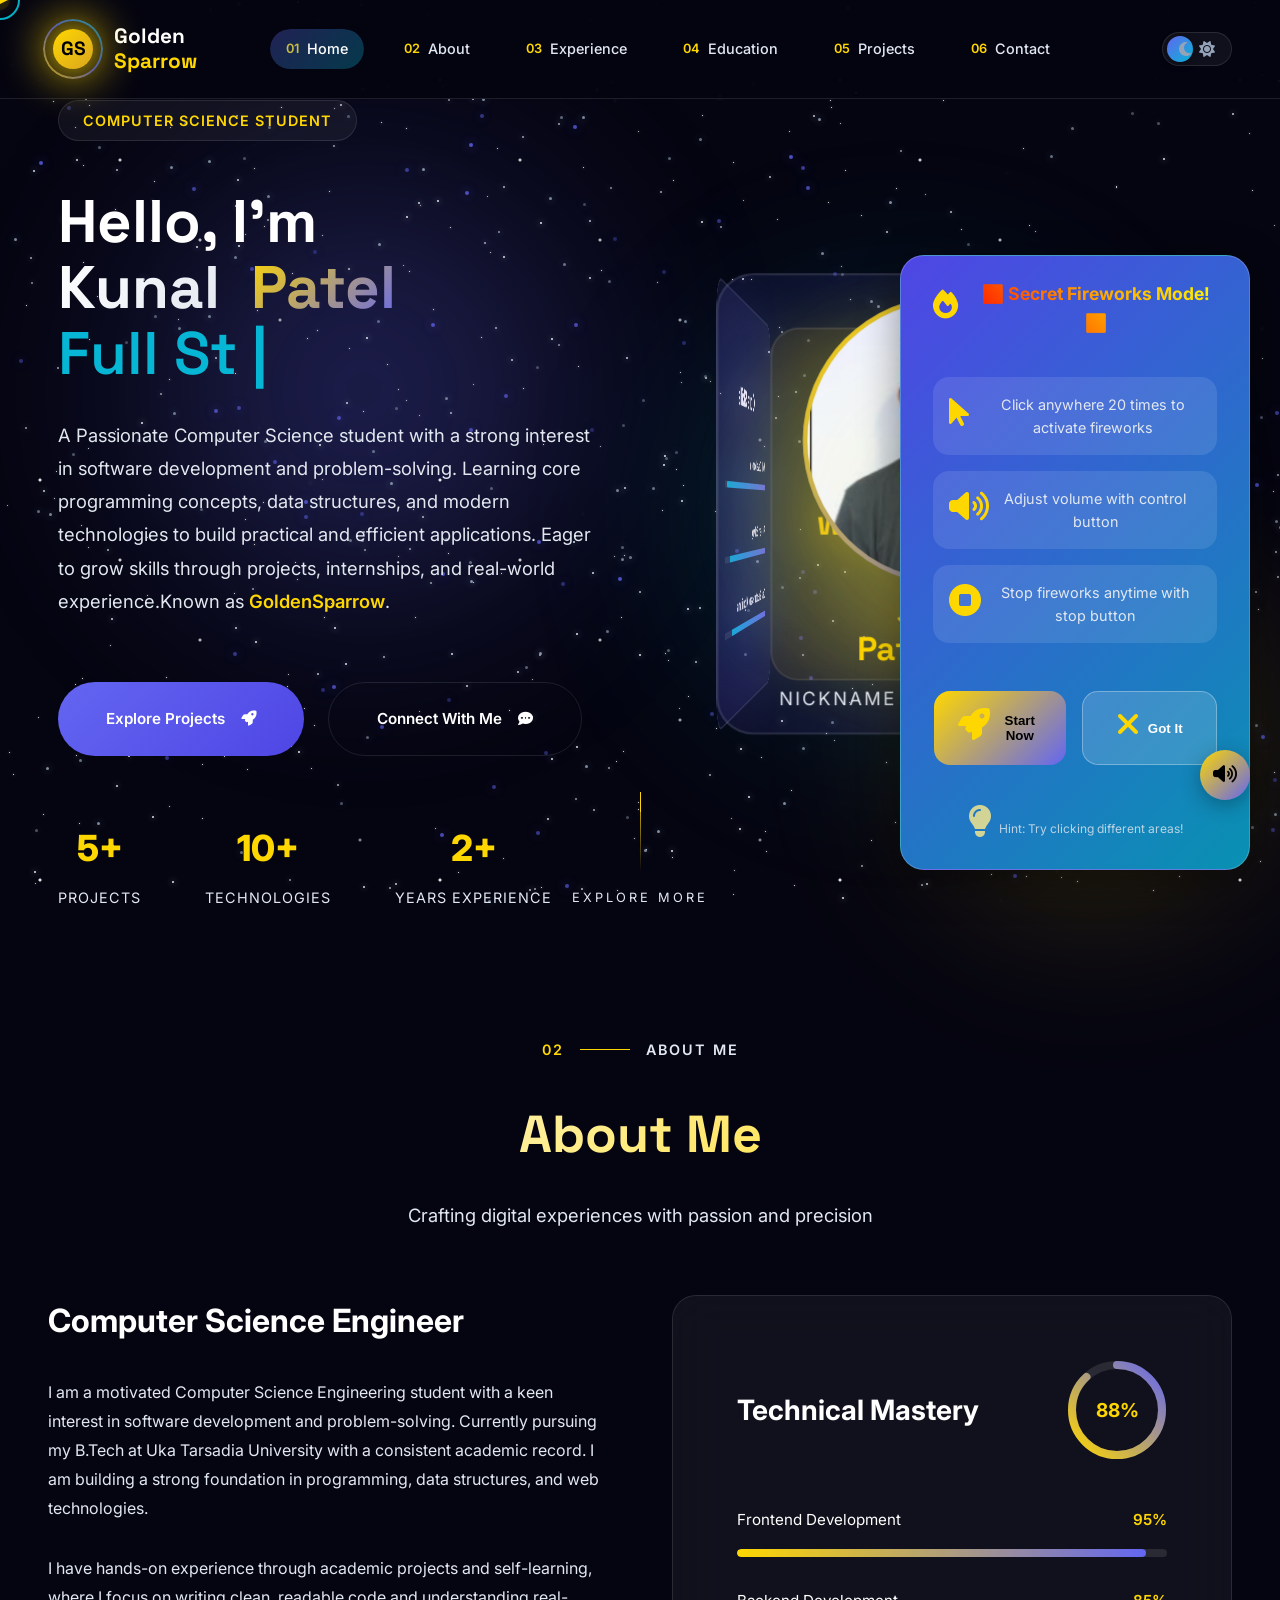
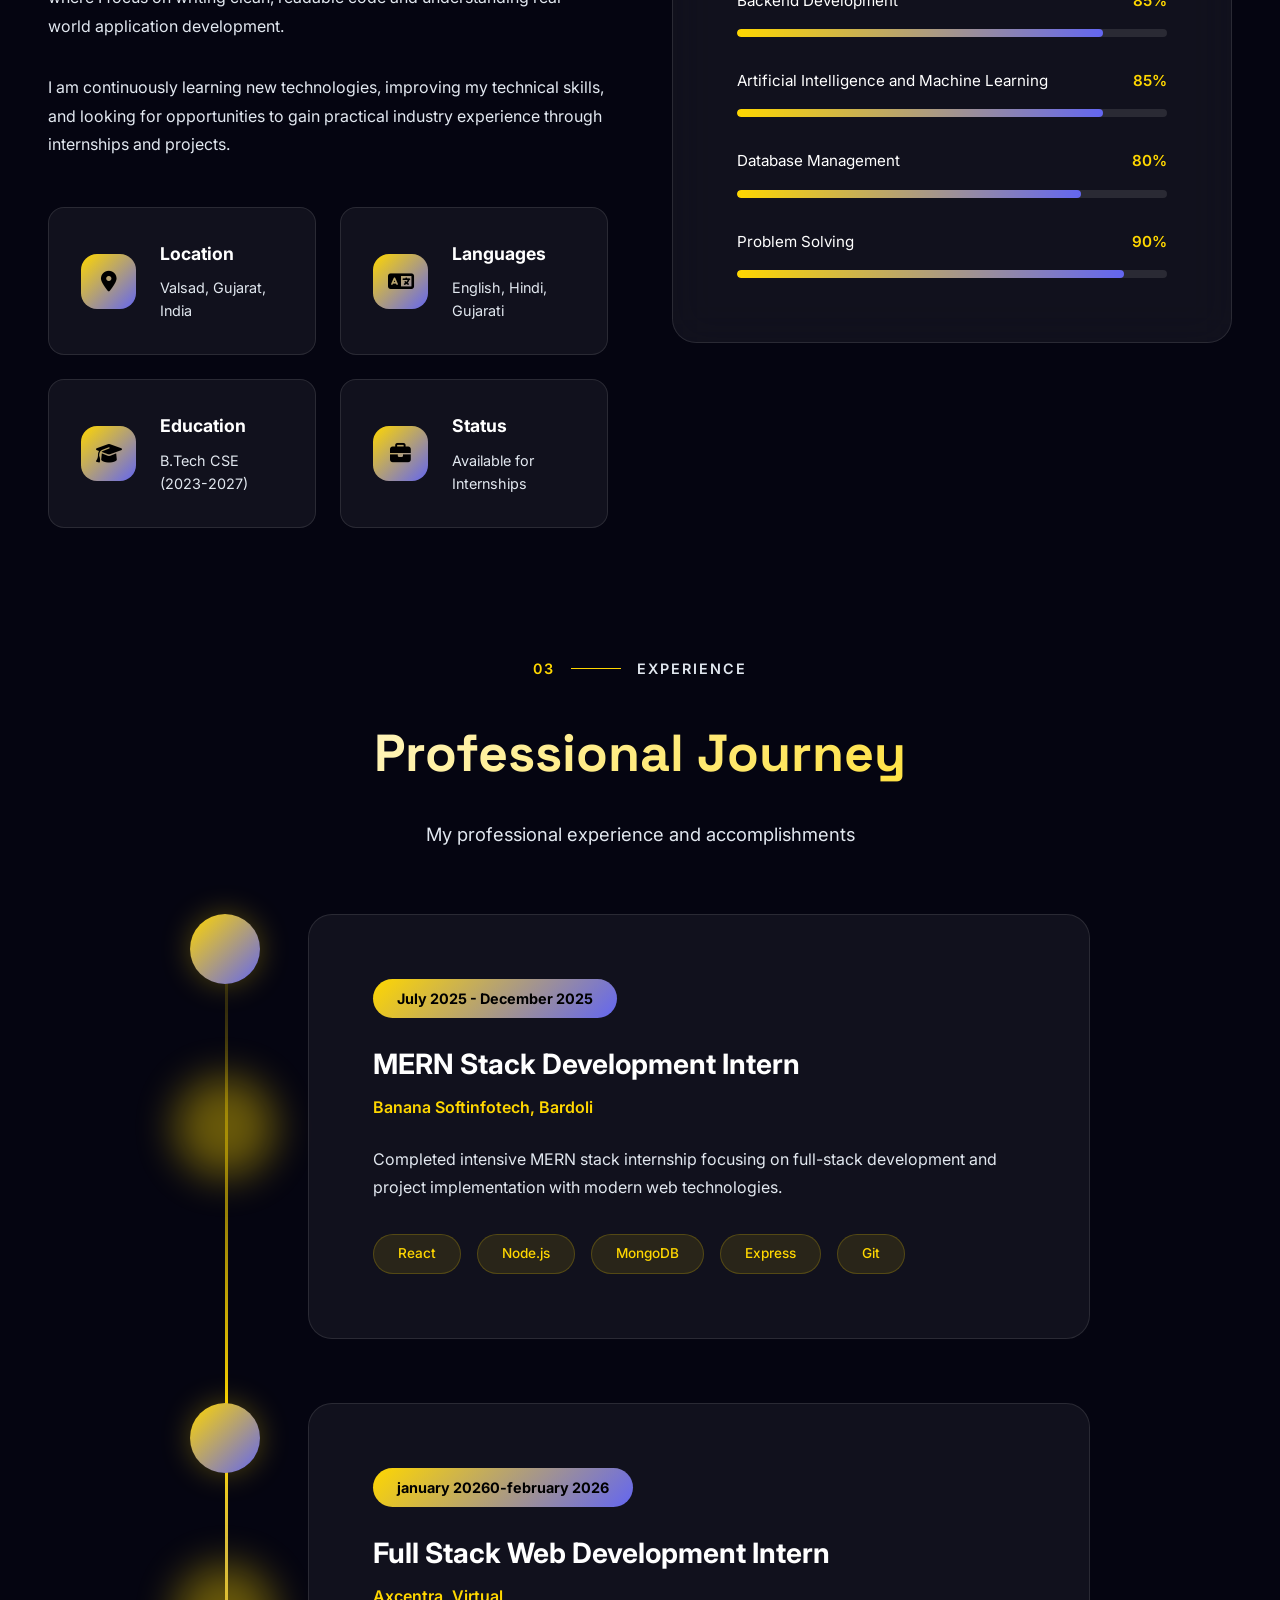
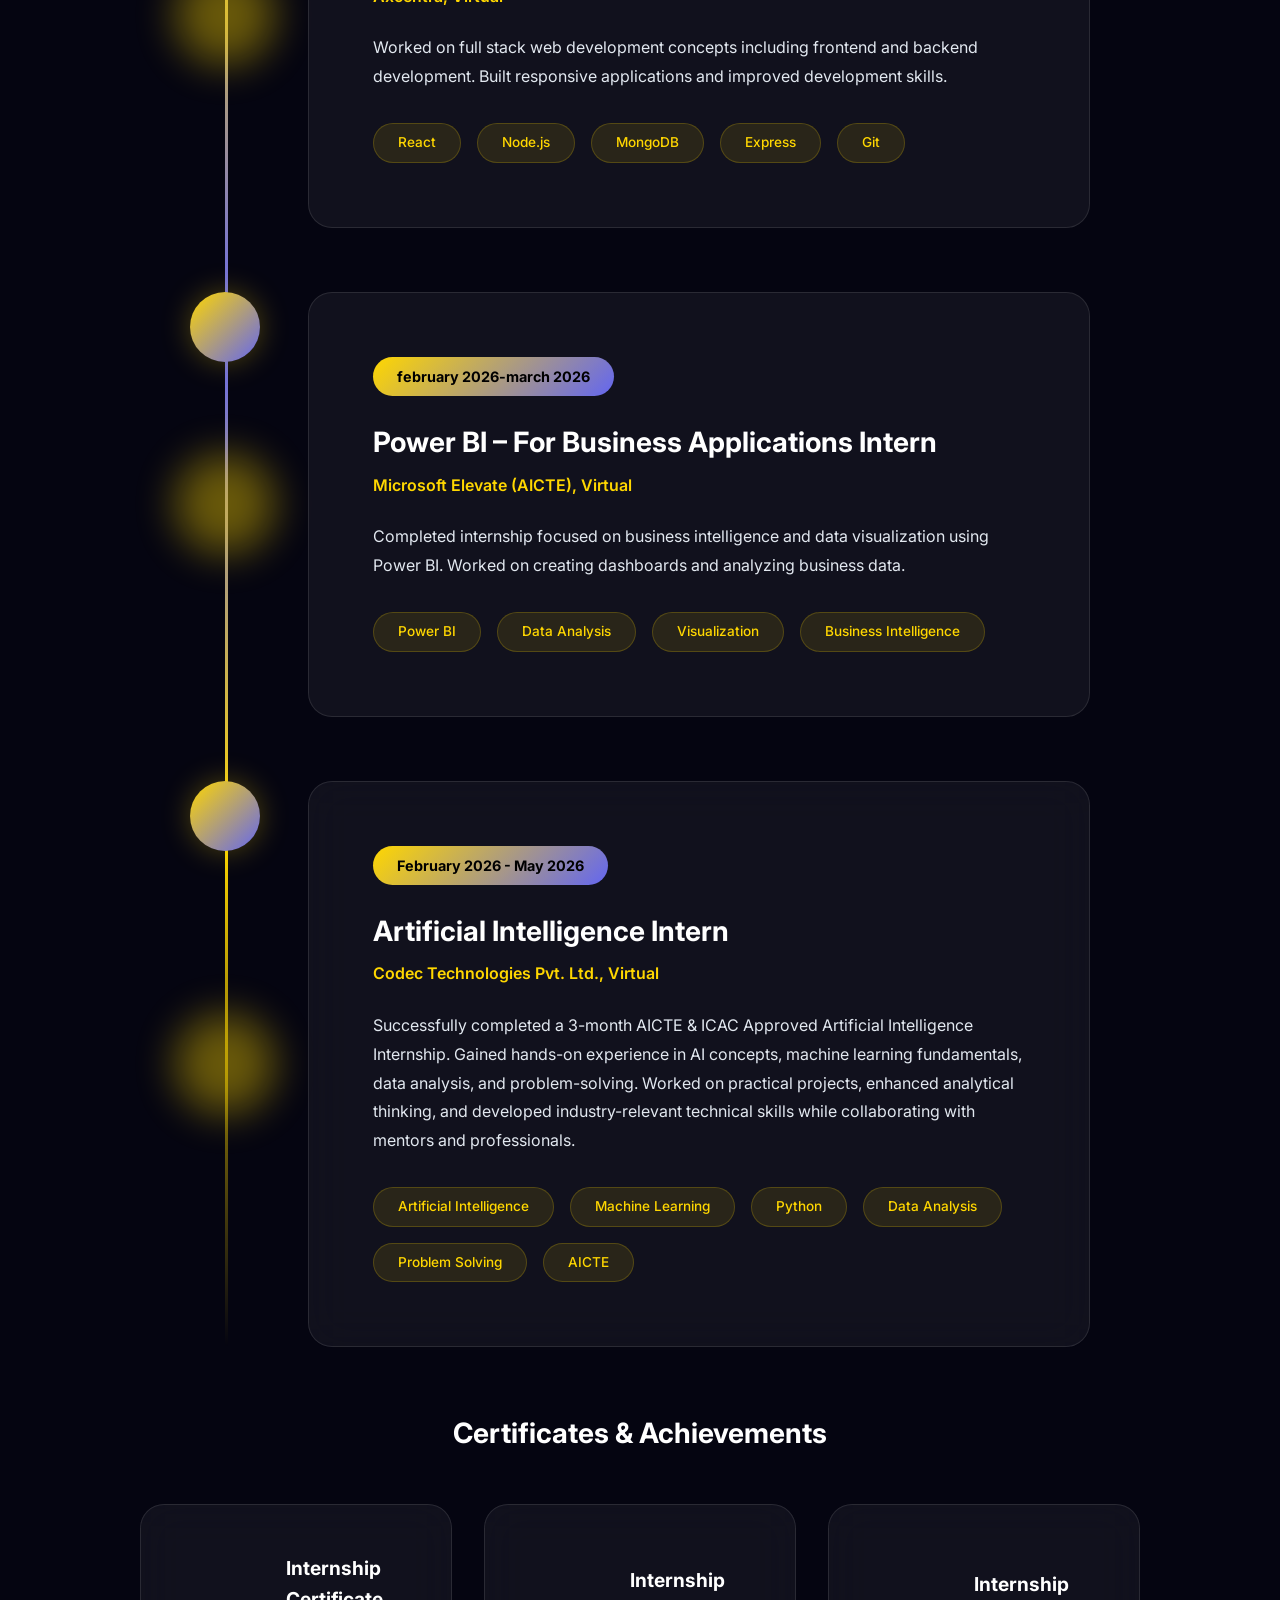
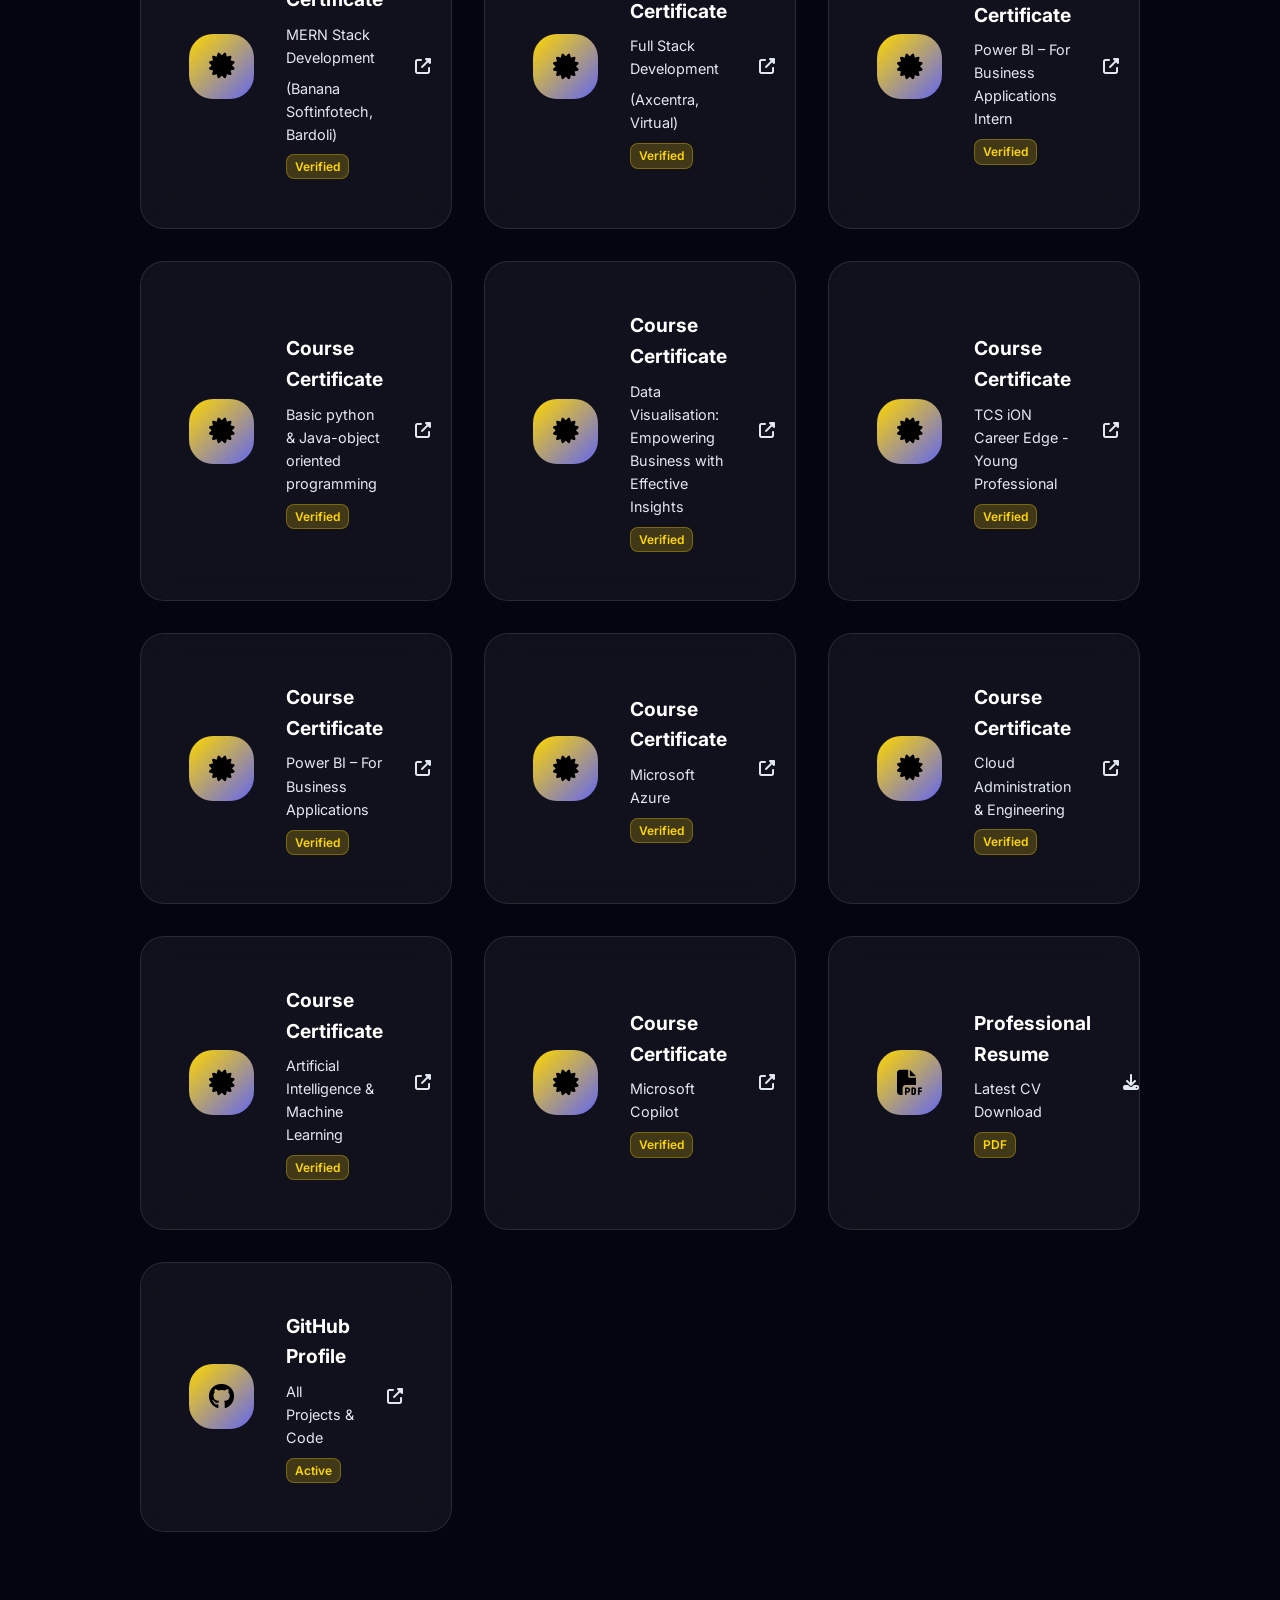
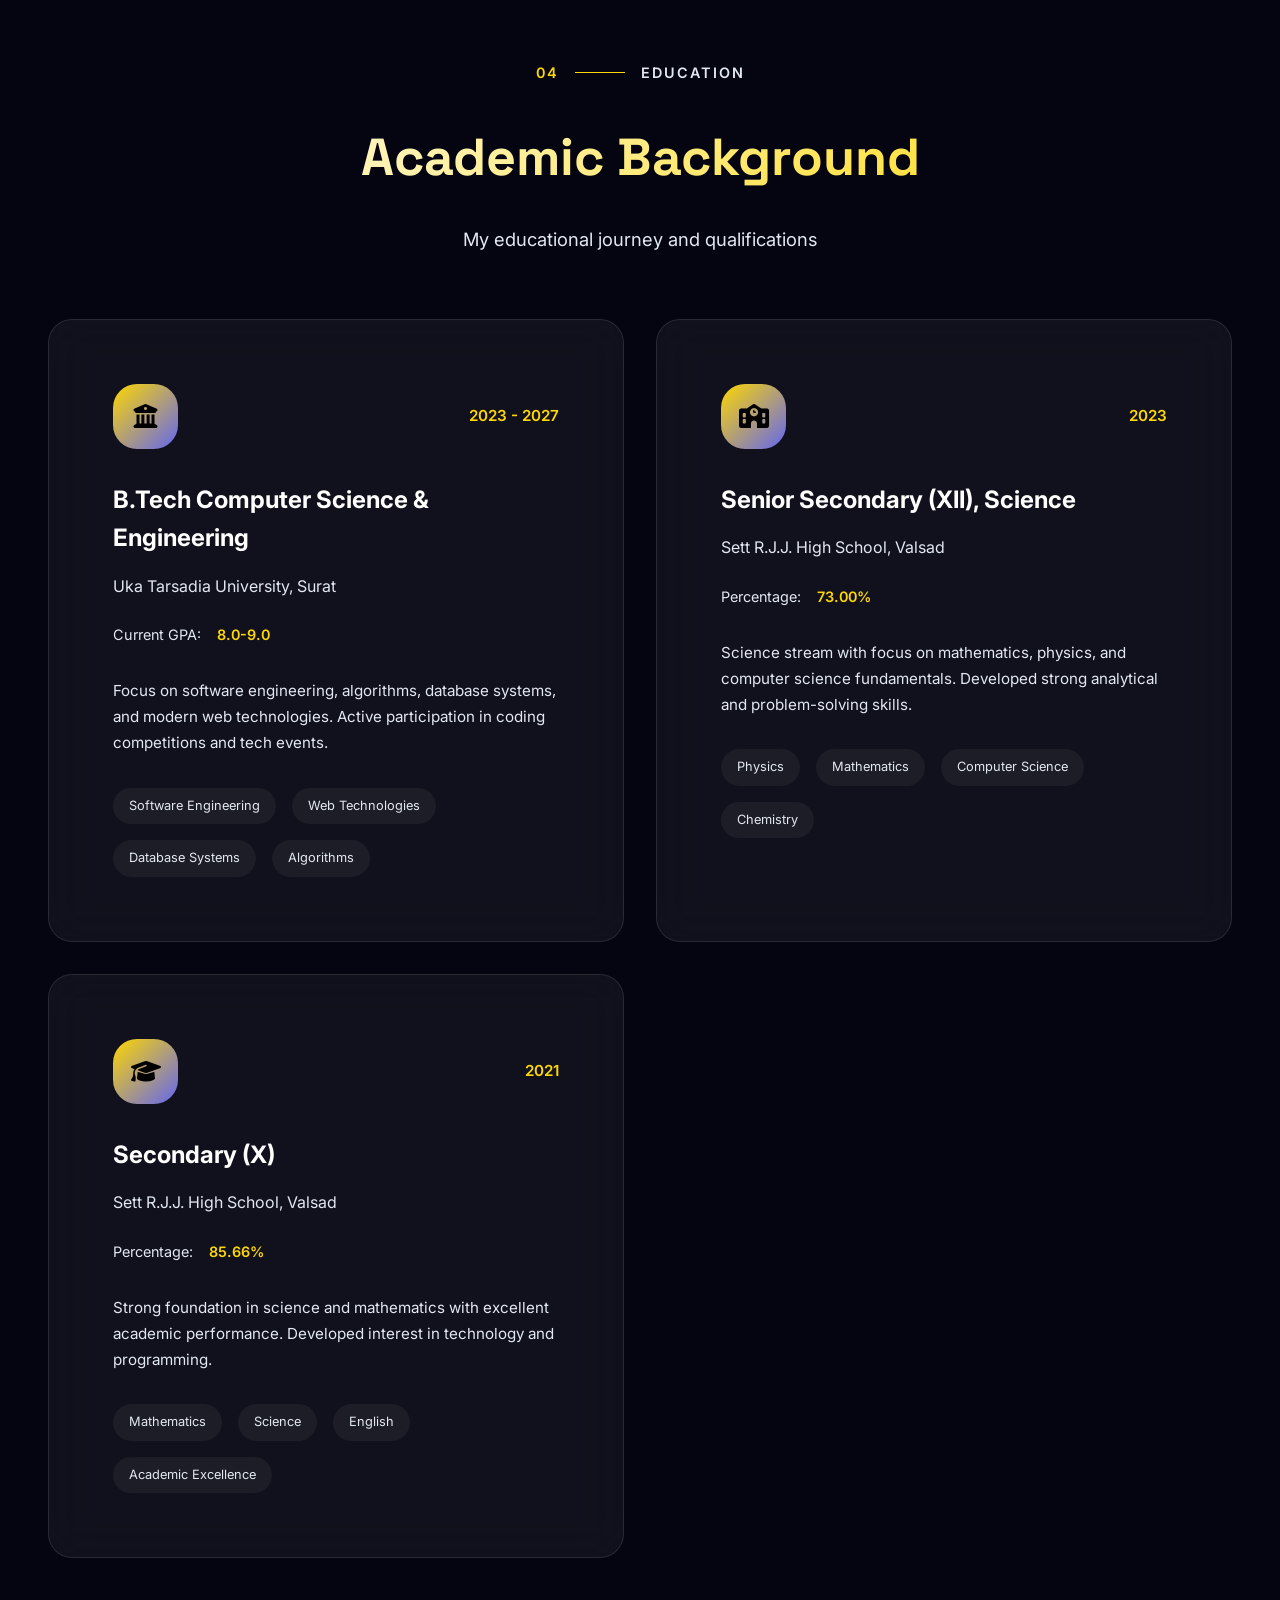
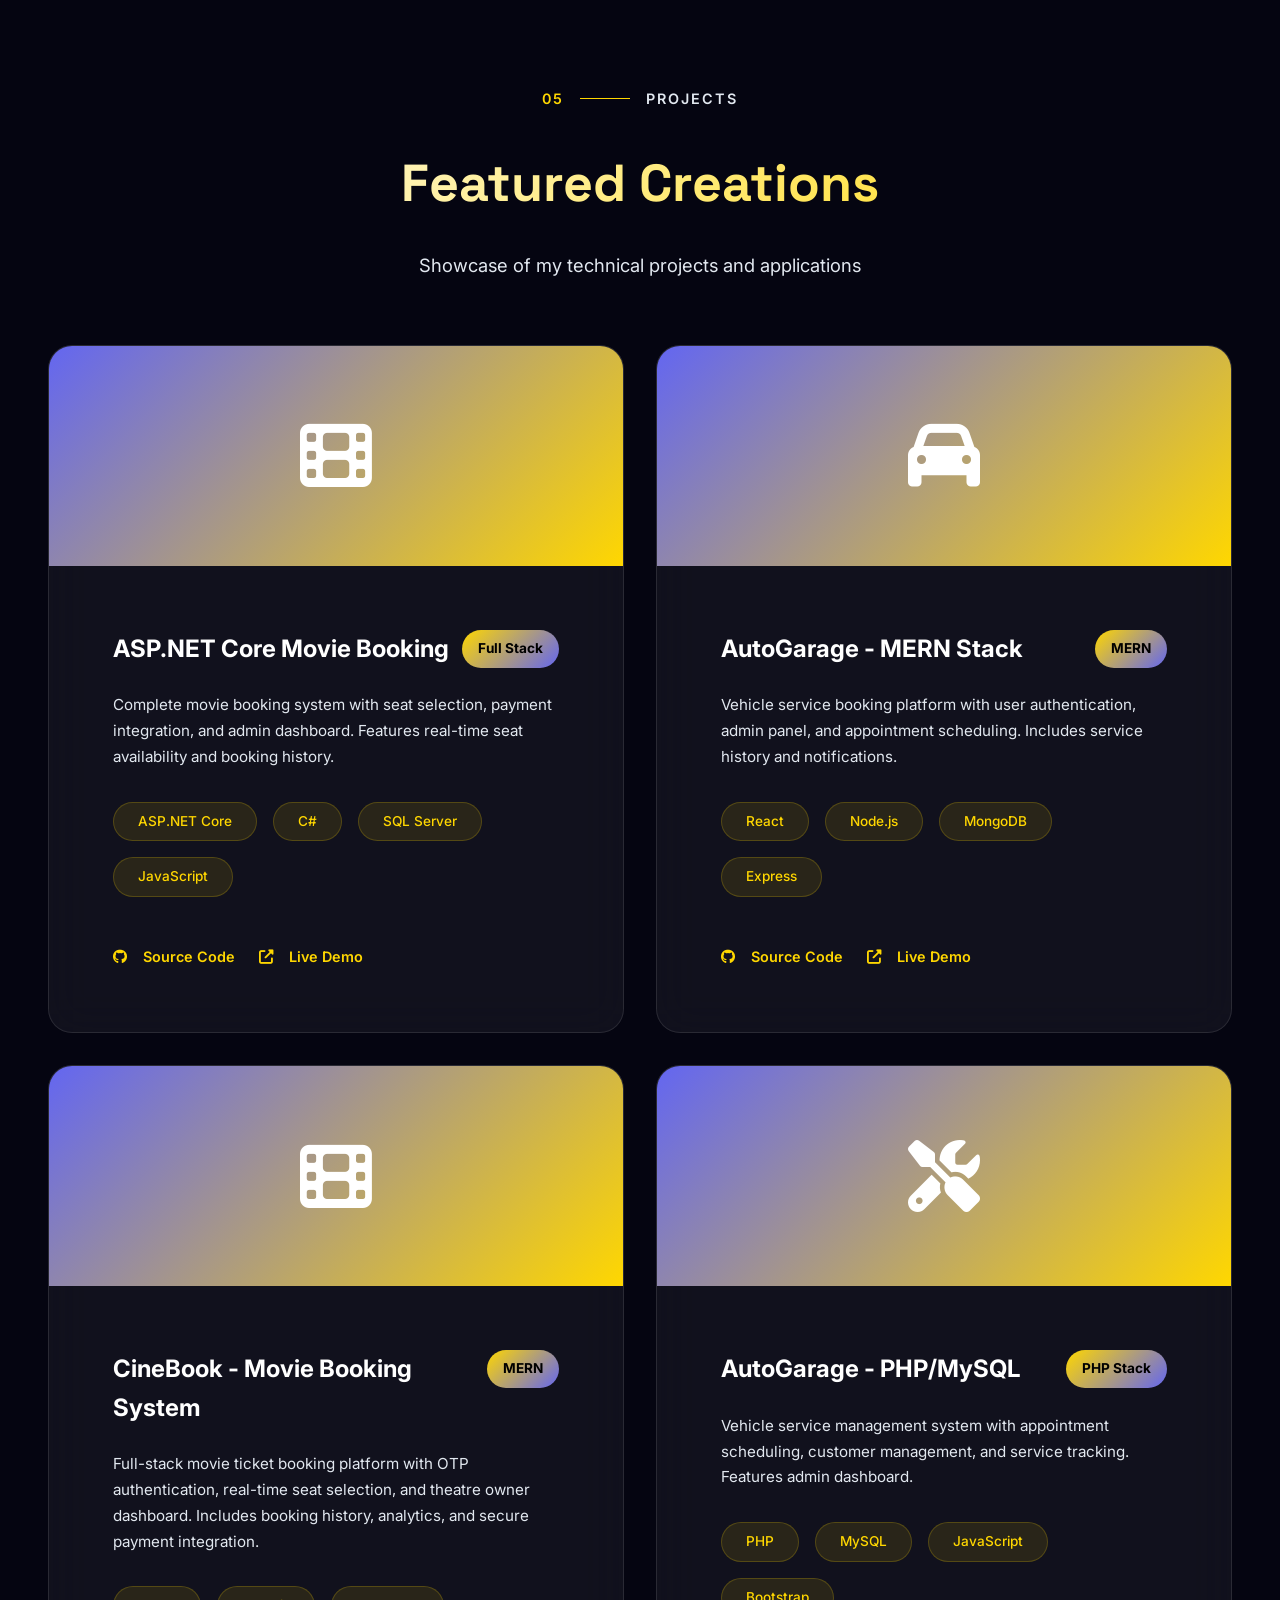
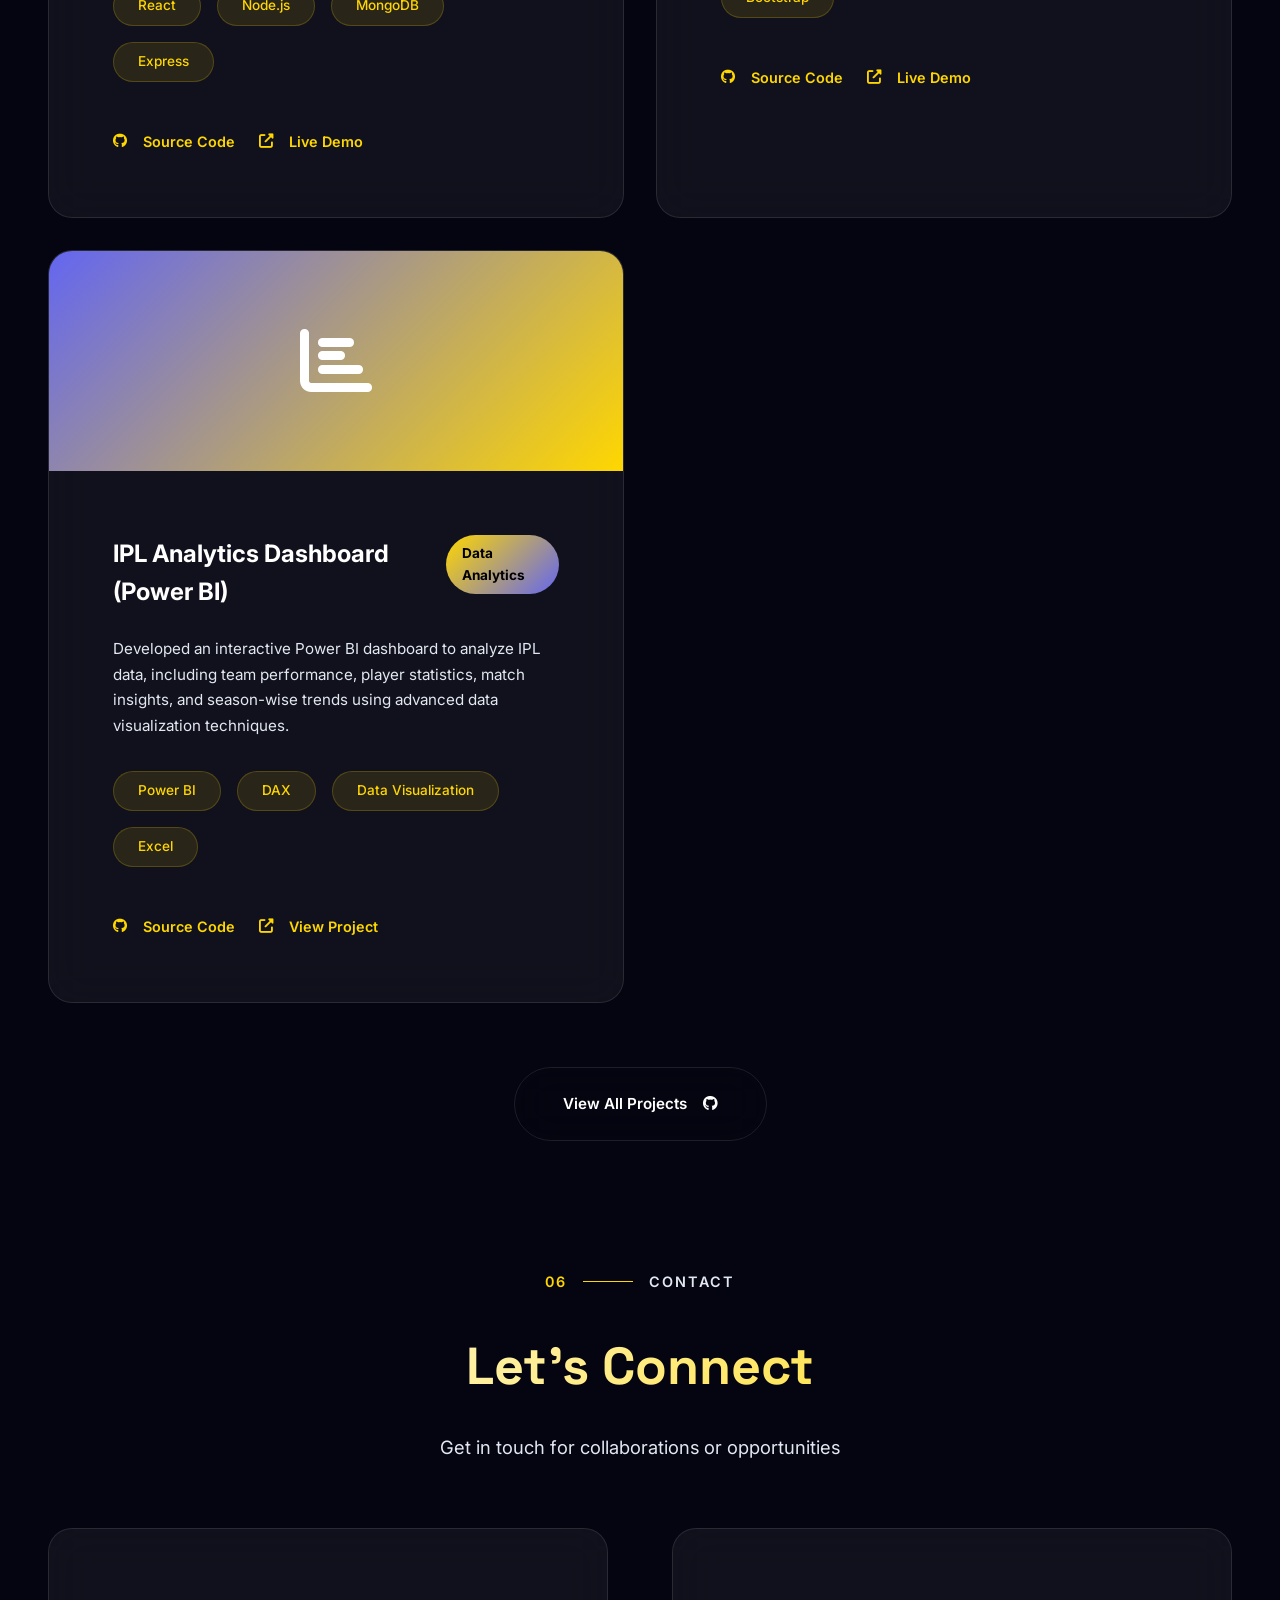
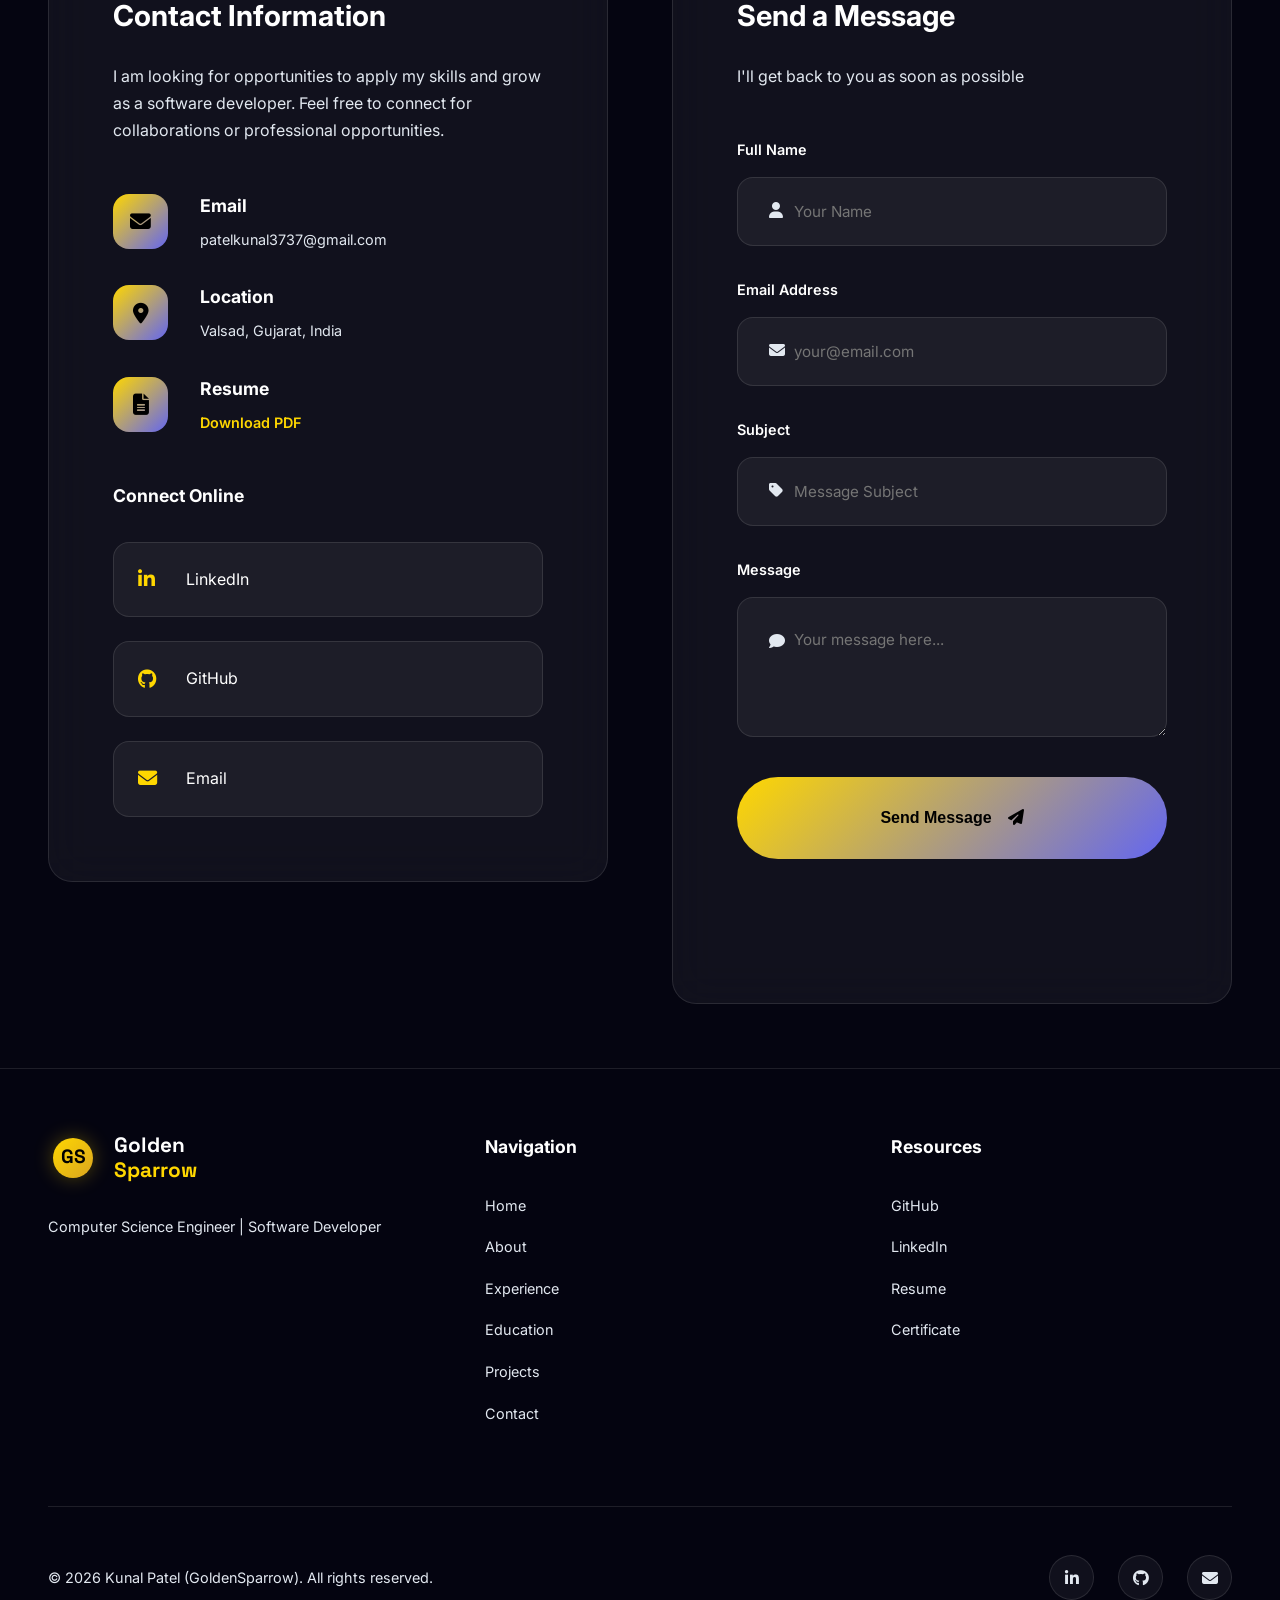
==== commit 599b7f24: "Update index.html" ====
--- a/Portfolio-1/index.html
+++ b/Portfolio-1/index.html
@@ -611,6 +611,36 @@
                             </div>
                         </div>
                     </div>
+
+                    <div class="timeline-item">
+    <div class="timeline-marker">
+        <div class="marker-glow"></div>
+        <div class="marker-core"></div>
+    </div>
+
+    <div class="timeline-content">
+        <div class="timeline-date">February 2026 - May 2026</div>
+        <h3 class="timeline-title">Artificial Intelligence Intern</h3>
+        <div class="timeline-company">Codec Technologies Pvt. Ltd., Virtual</div>
+
+        <p class="timeline-description">
+            Successfully completed a 3-month AICTE & ICAC Approved Artificial Intelligence Internship. 
+            Gained hands-on experience in AI concepts, machine learning fundamentals, data analysis, 
+            and problem-solving. Worked on practical projects, enhanced analytical thinking, and 
+            developed industry-relevant technical skills while collaborating with mentors and professionals.
+        </p>
+
+        <div class="timeline-tags">
+            <span class="tech-tag">Artificial Intelligence</span>
+            <span class="tech-tag">Machine Learning</span>
+            <span class="tech-tag">Python</span>
+            <span class="tech-tag">Data Analysis</span>
+            <span class="tech-tag">Problem Solving</span>
+            <span class="tech-tag">AICTE</span>
+        </div>
+    </div>
+</div>
+                    
                 </div>
 
 
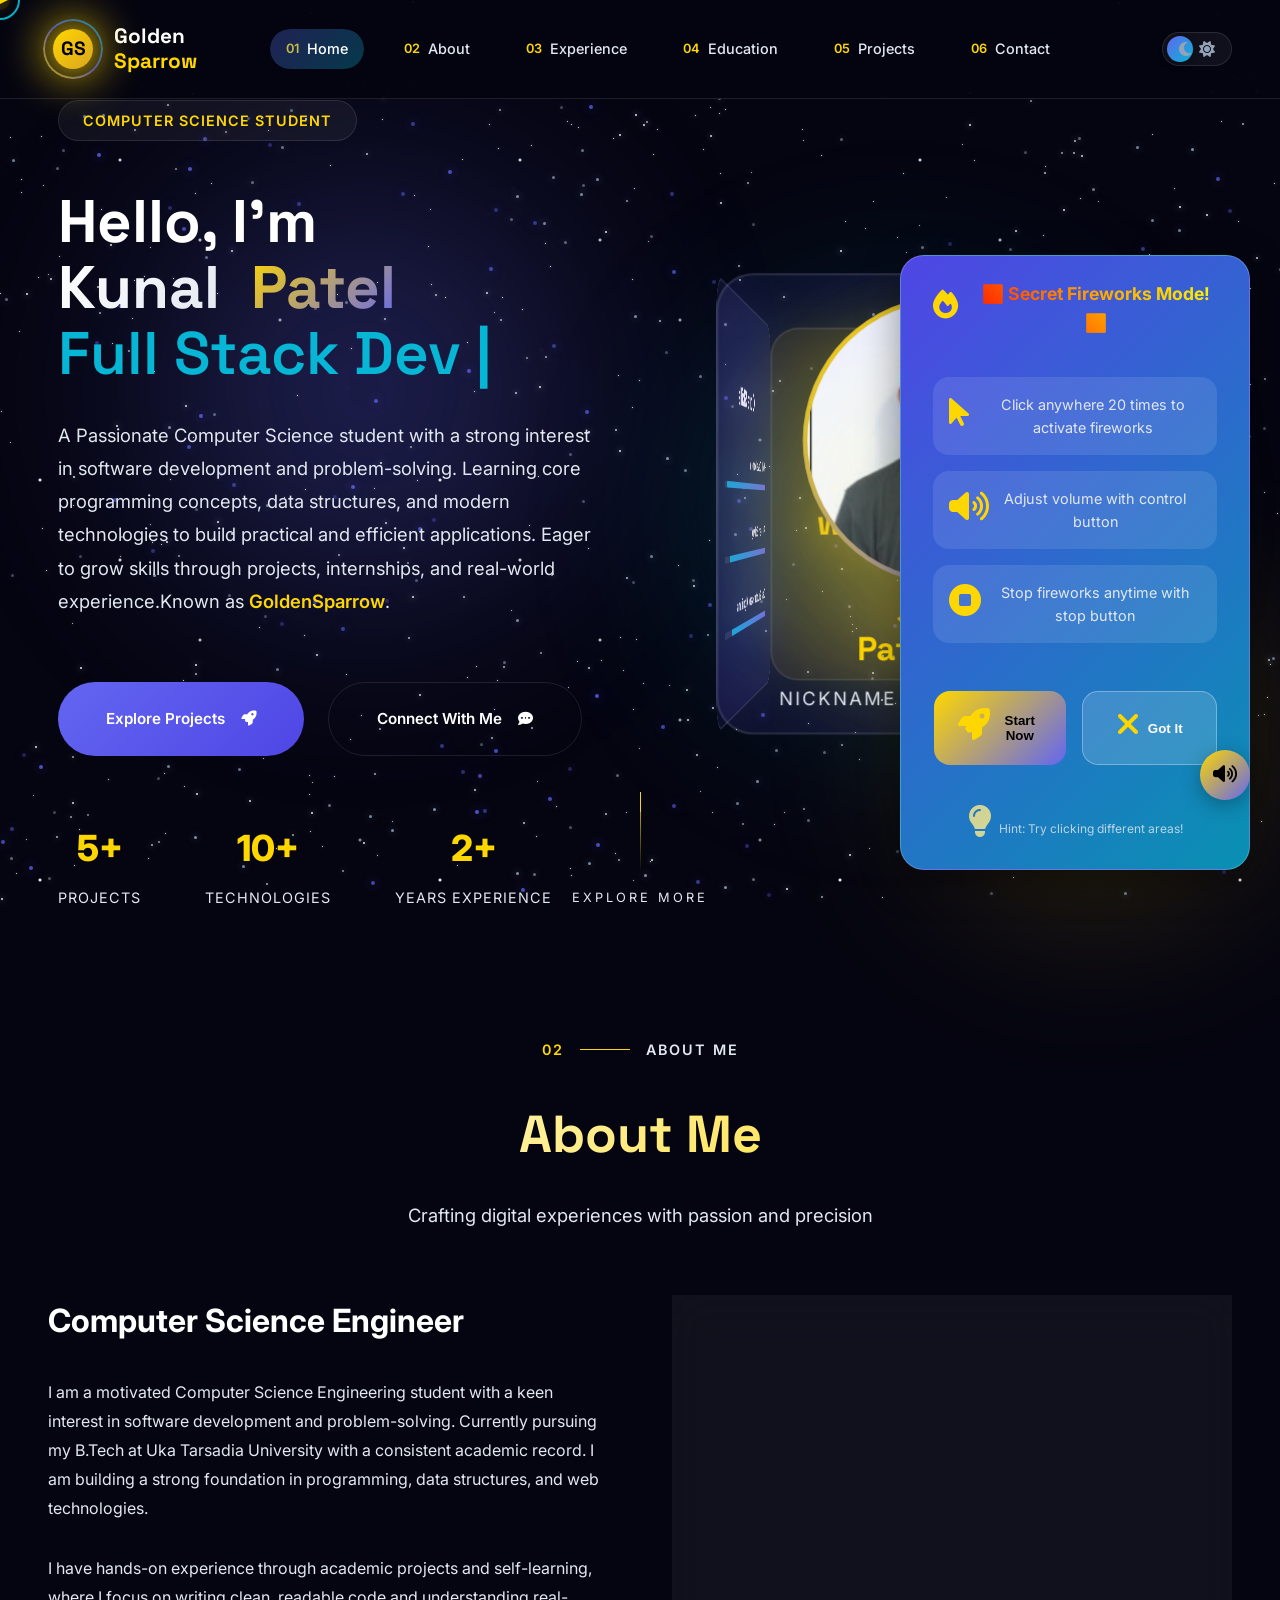
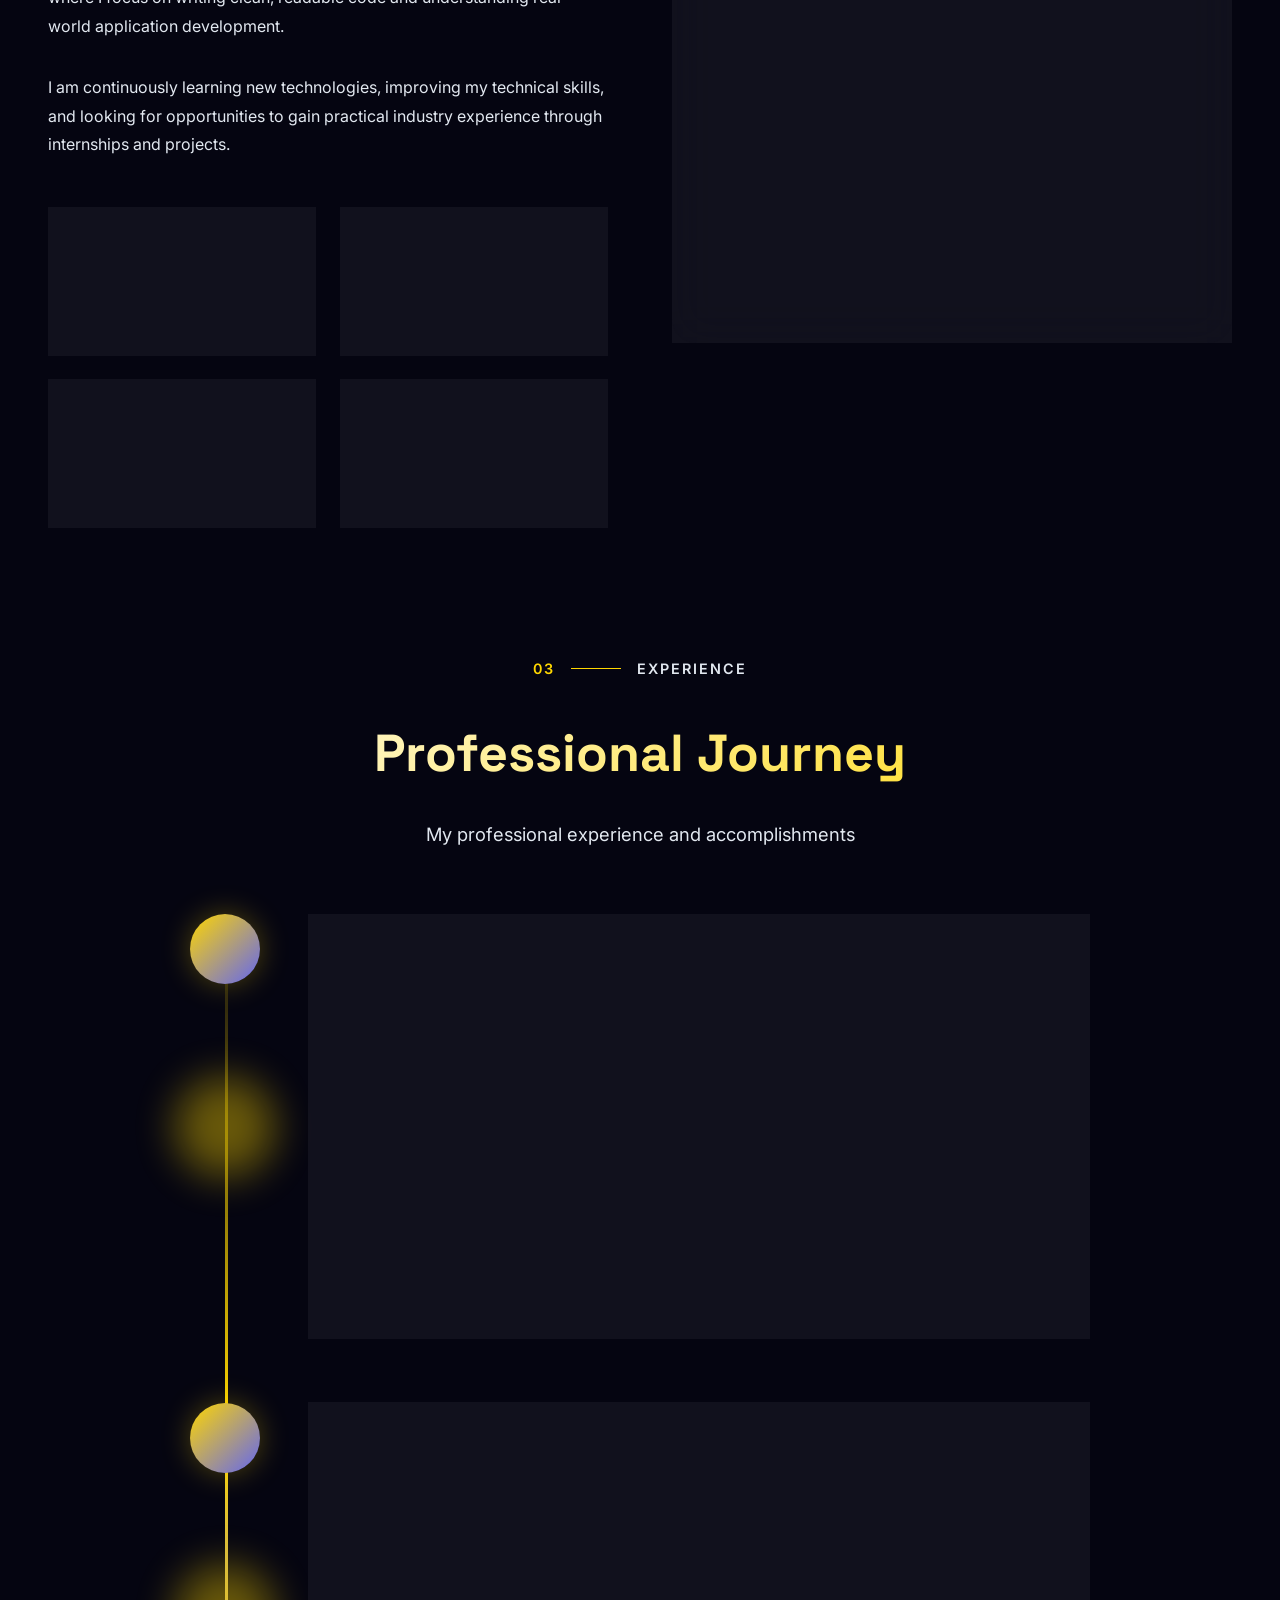
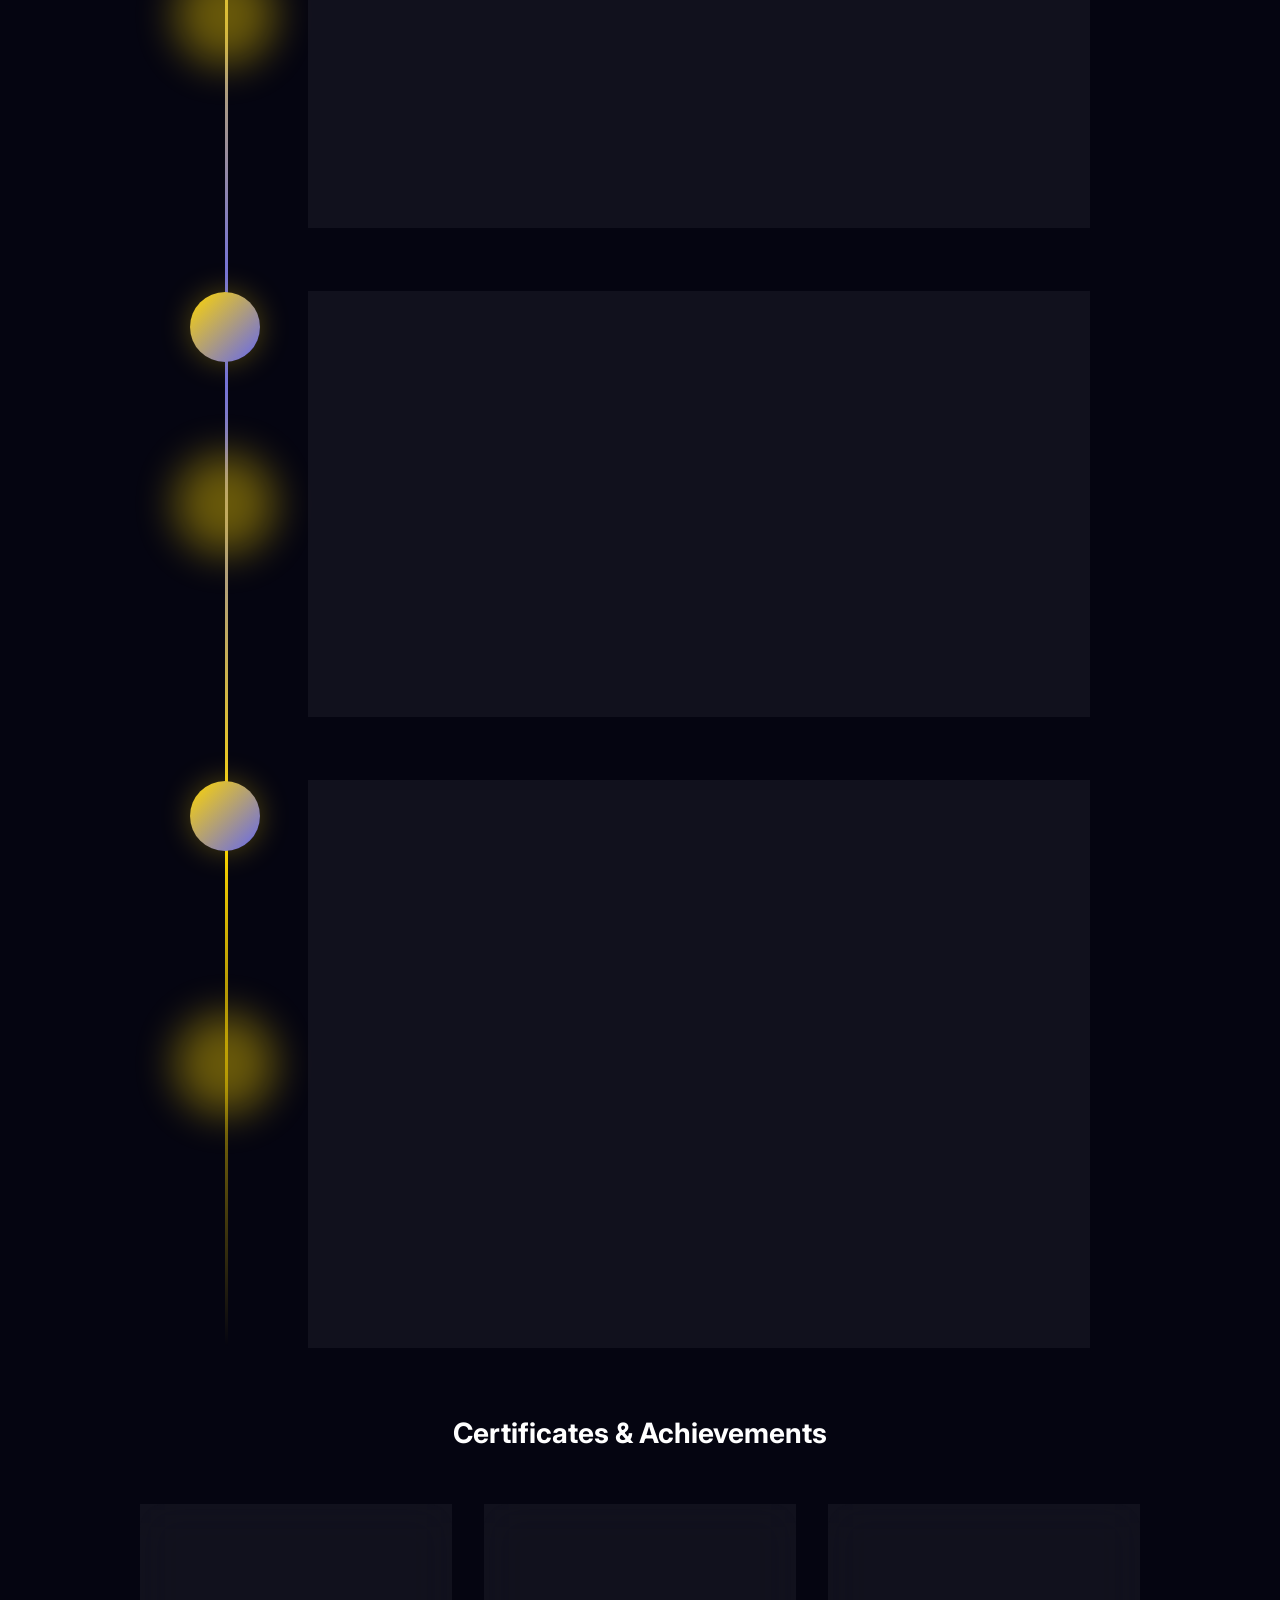
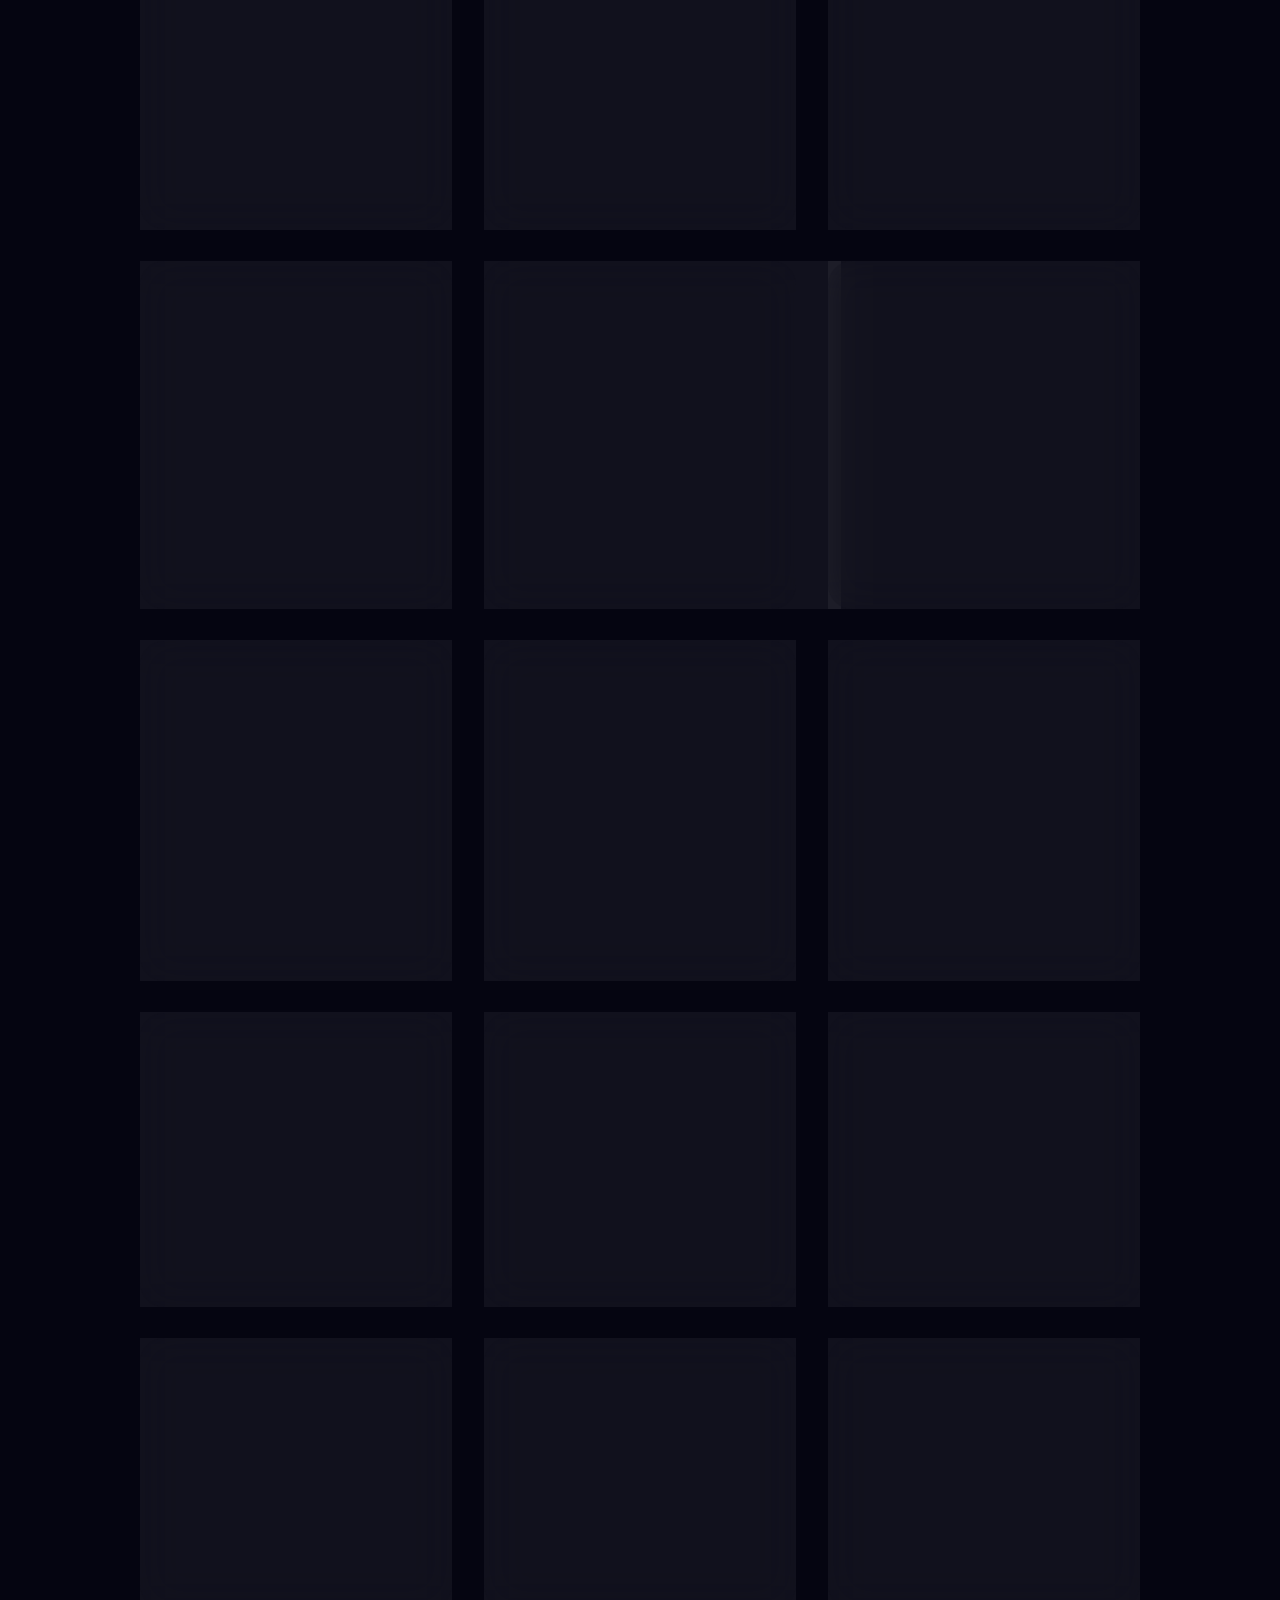
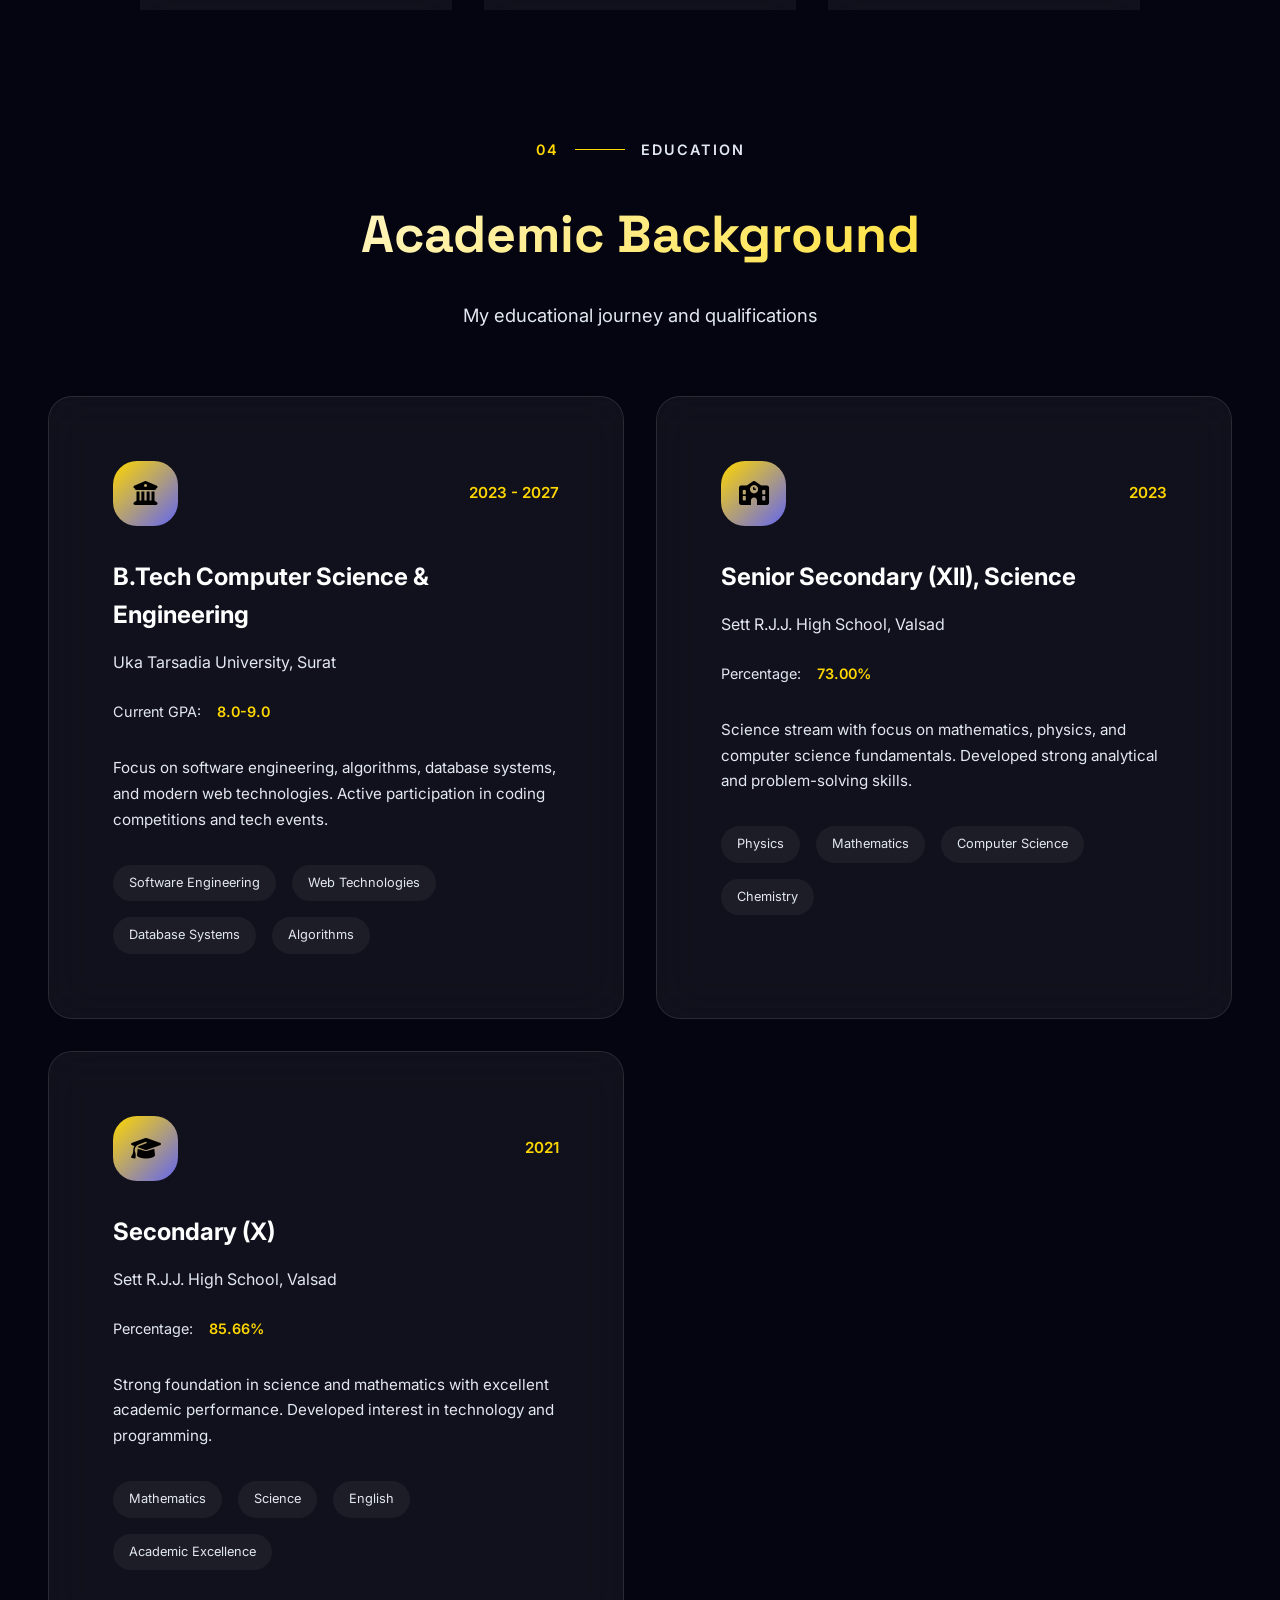
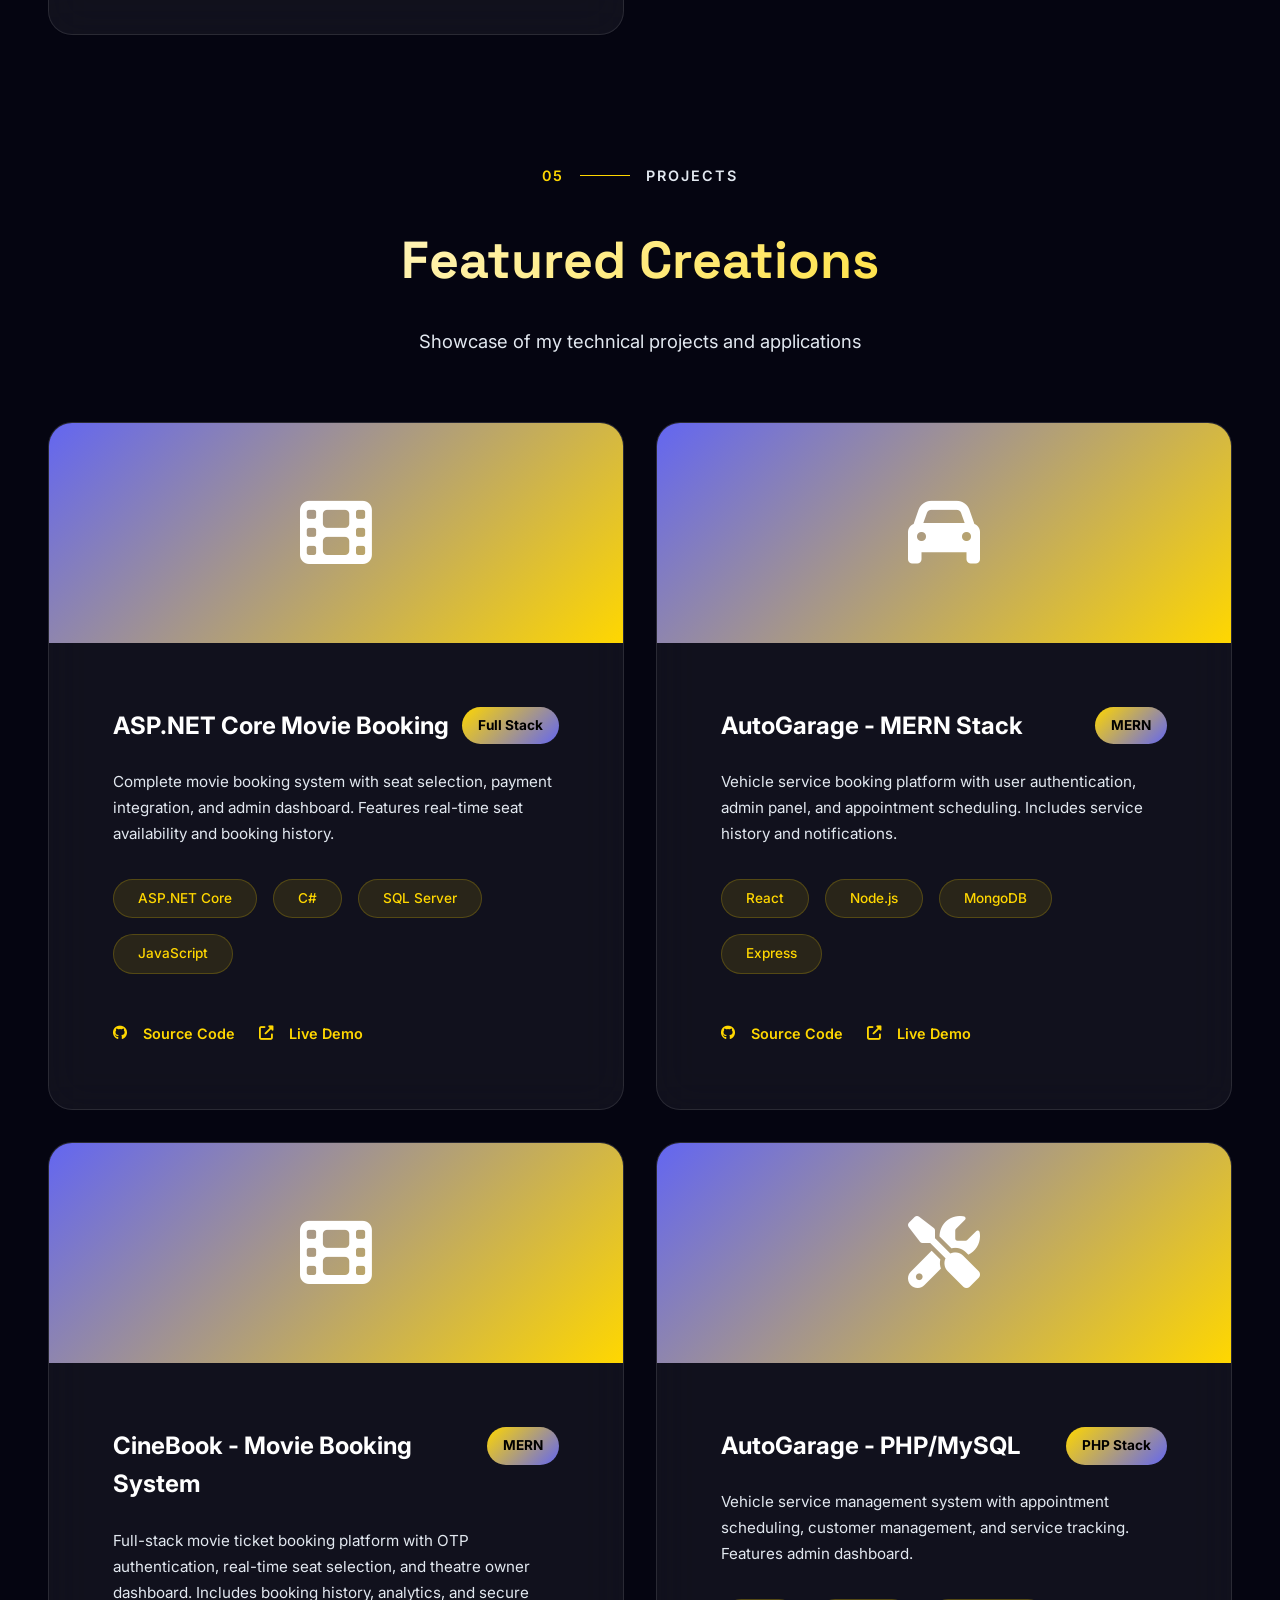
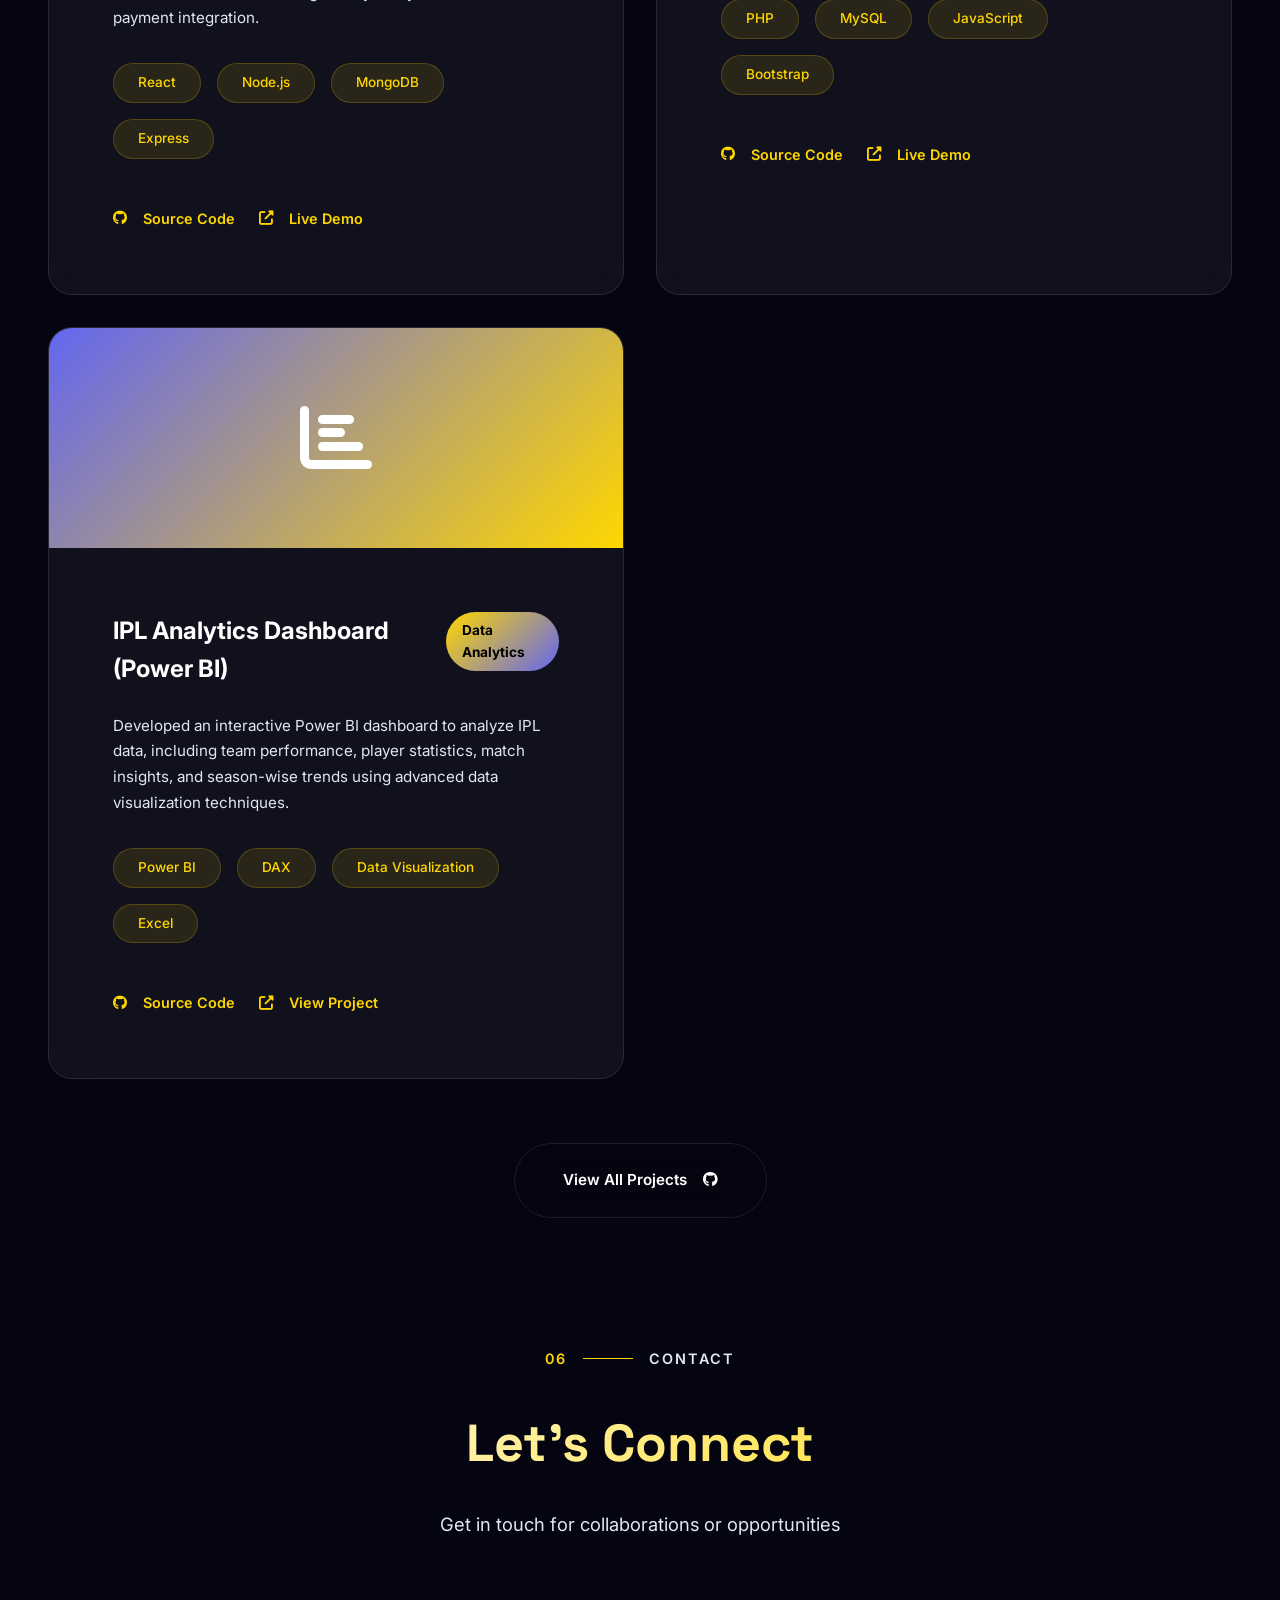
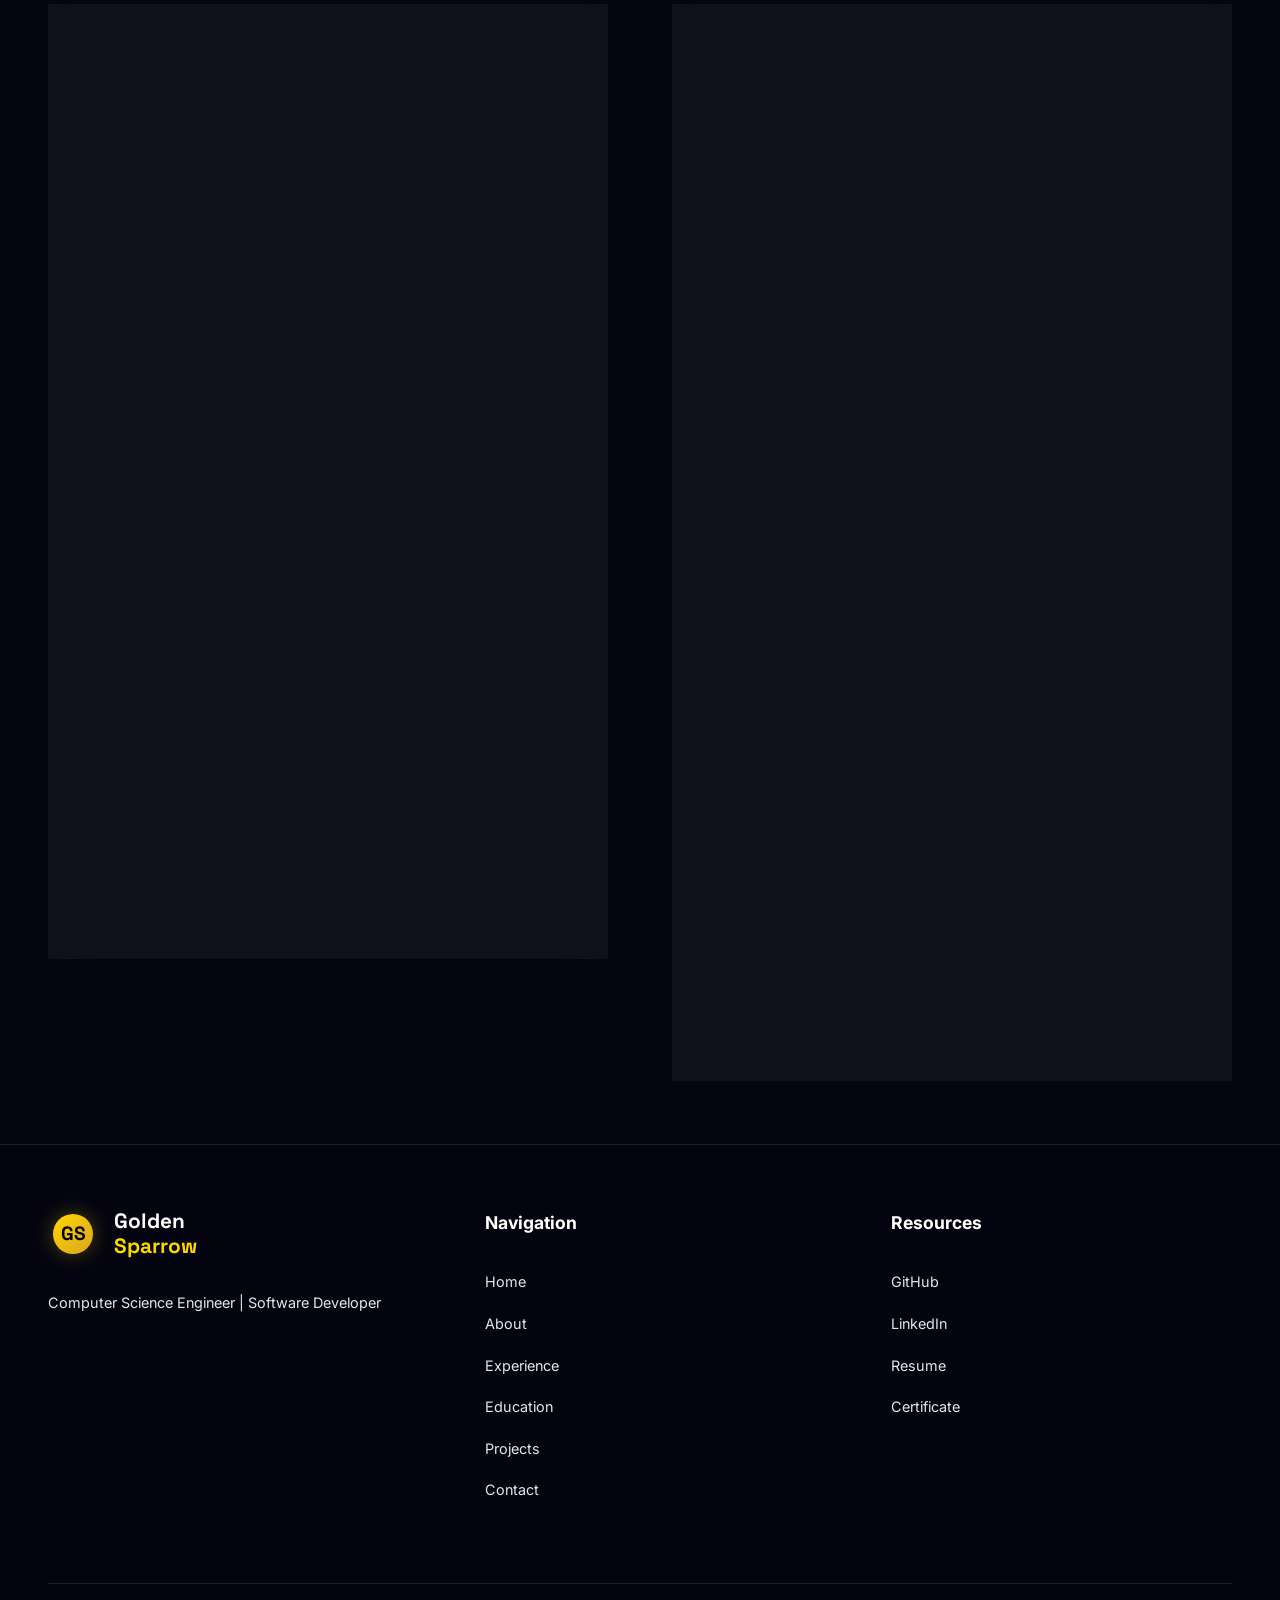
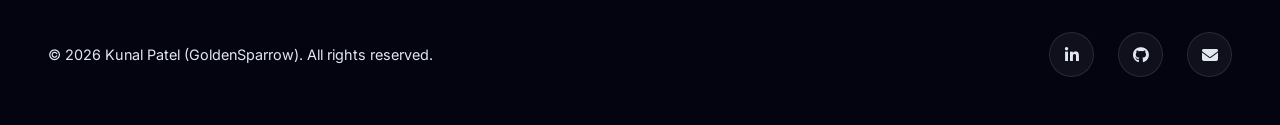
==== commit 62d47d63: "Update index.html" ====
--- a/Portfolio-1/index.html
+++ b/Portfolio-1/index.html
@@ -691,6 +691,35 @@
                                 <i class="fas fa-external-link-alt"></i>
                             </div>
                         </a>
+
+                        <a href="https://drive.google.com/file/d/1Jaw5G8jQFxV_ShDIUQke_v6BsySrtkFg/view?usp=sharing" target="_blank" class="certificate-card">
+    <div class="certificate-icon">
+        <i class="fas fa-certificate"></i>
+    </div>
+    <div class="certificate-content">
+        <h4>AI Internship Certificate</h4>
+        <p>Artificial Intelligence Intern – Codec Technologies</p>
+        <span class="certificate-badge">Verified</span>
+    </div>
+    <div class="certificate-arrow">
+        <i class="fas fa-external-link-alt"></i>
+    </div>
+</a>
+
+<a href="https://drive.google.com/file/d/1_WhFOP2YLZLIuhDV-nWGd4Q6UyAw05p3/view?usp=sharing" target="_blank" class="certificate-card">
+    <div class="certificate-icon">
+        <i class="fas fa-award"></i>
+    </div>
+    <div class="certificate-content">
+        <h4>Letter of Recommendation</h4>
+        <p>Codec Technologies – AI Internship</p>
+        <span class="certificate-badge">Verified</span>
+    </div>
+    <div class="certificate-arrow">
+        <i class="fas fa-external-link-alt"></i>
+    </div>
+</a>
+                        
                         <a href="https://drive.google.com/file/d/1_V55lSB5n8sIynmM_DJ6qaWWmM7kdTMv/view?usp=drive_link" target="_blank" class="certificate-card">
                             <div class="certificate-icon">
                                 <i class="fas fa-certificate"></i>
